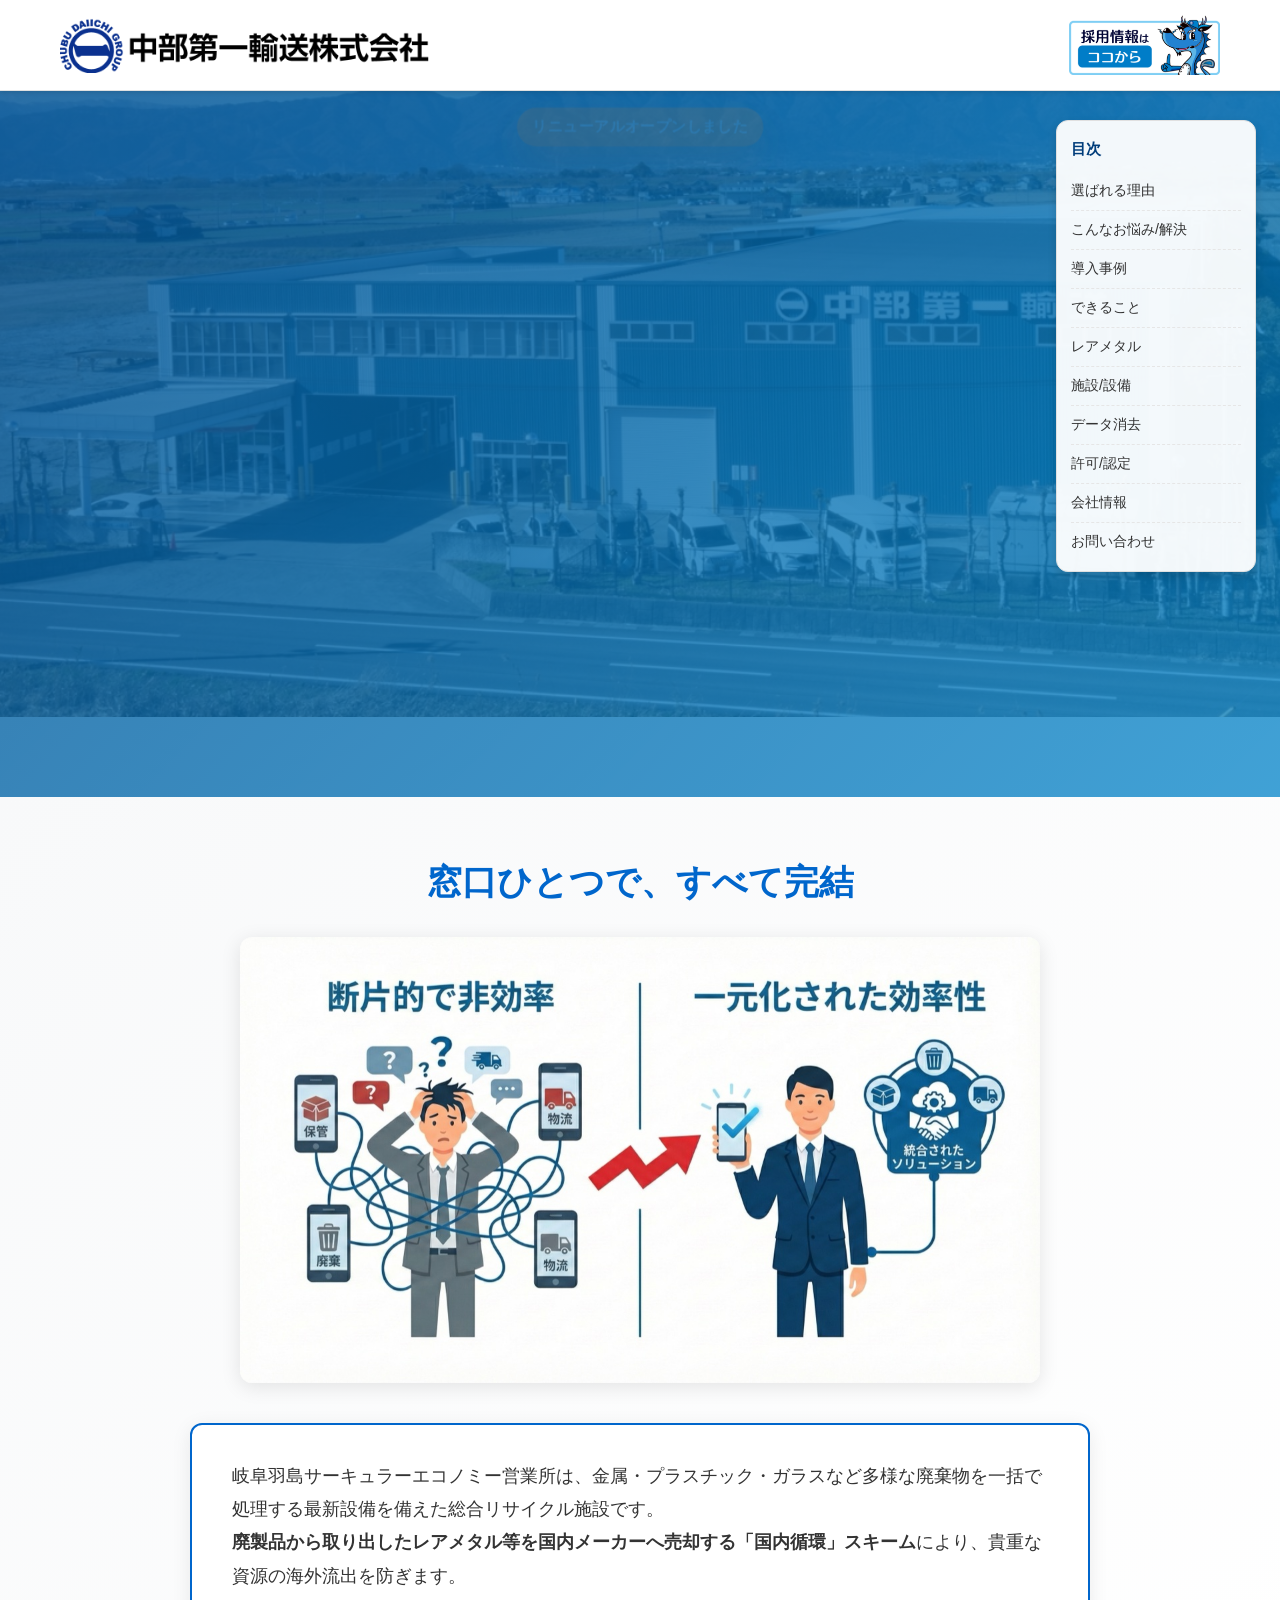
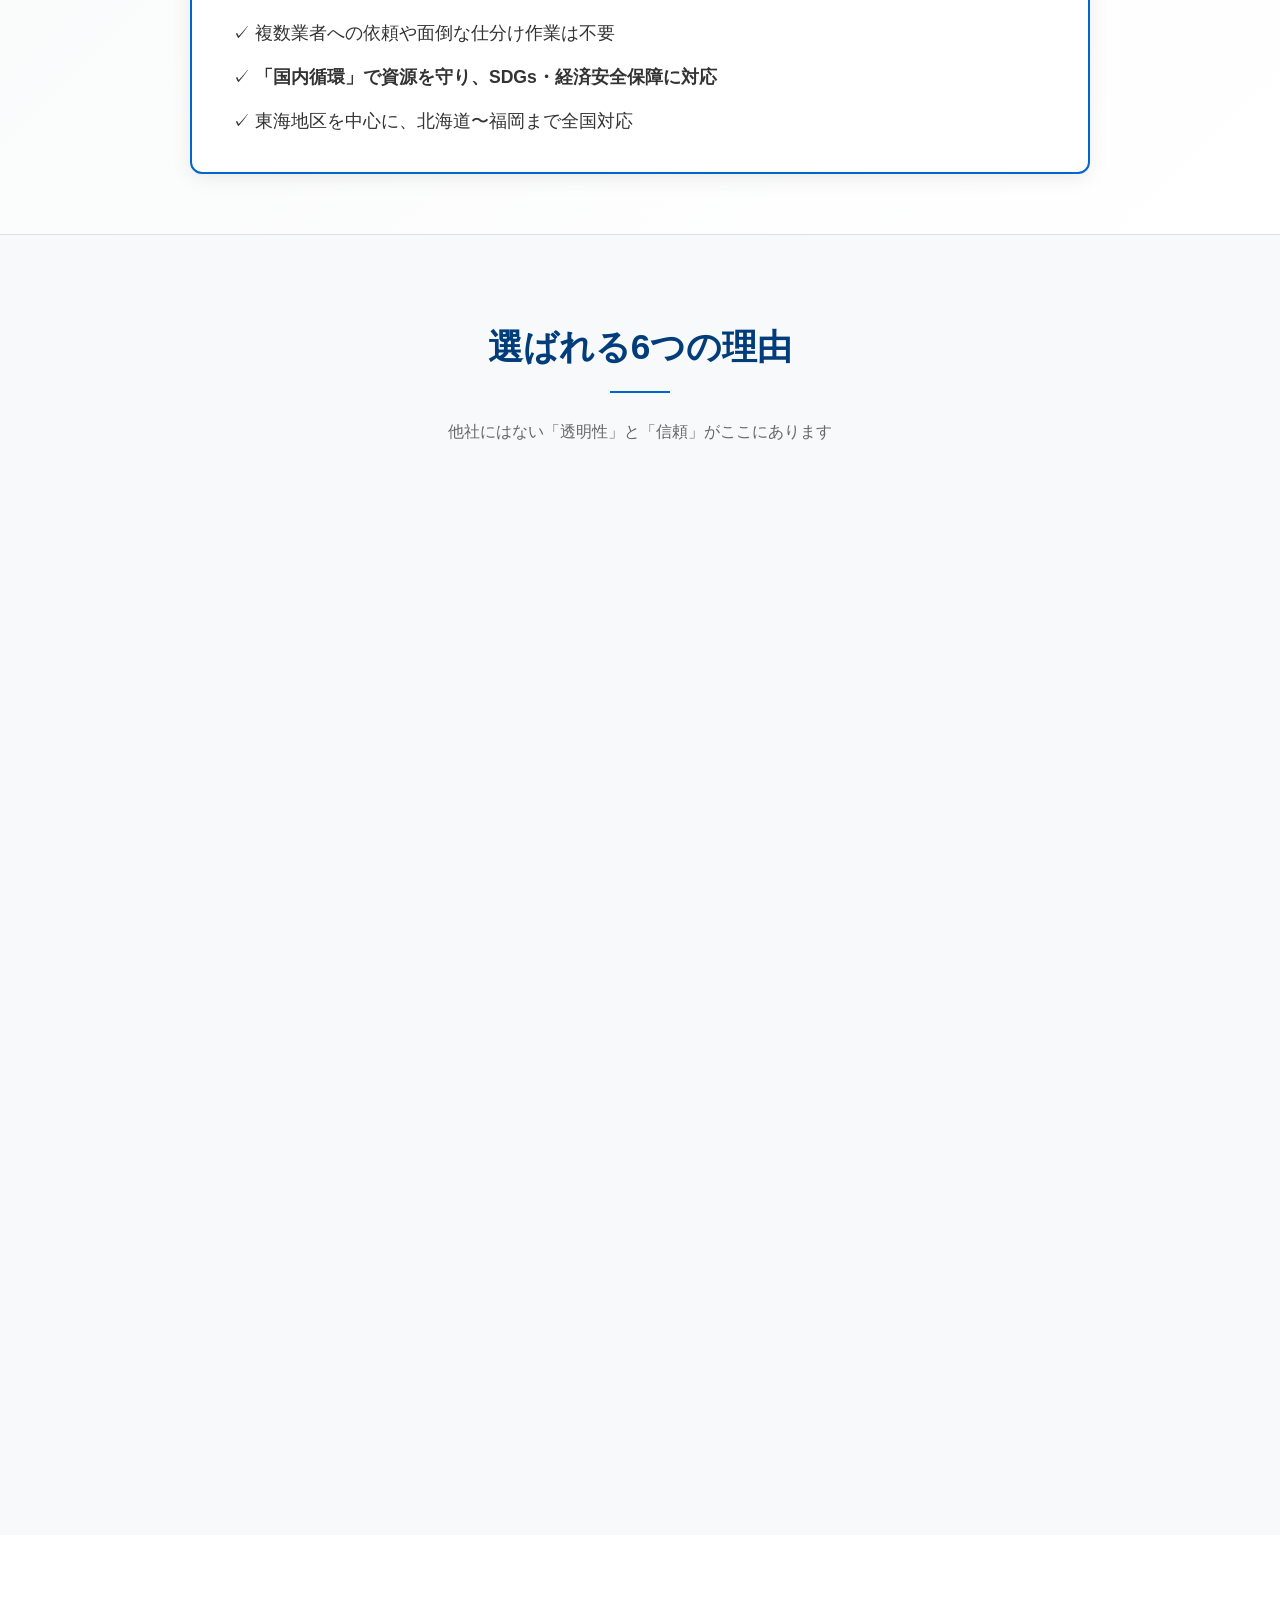
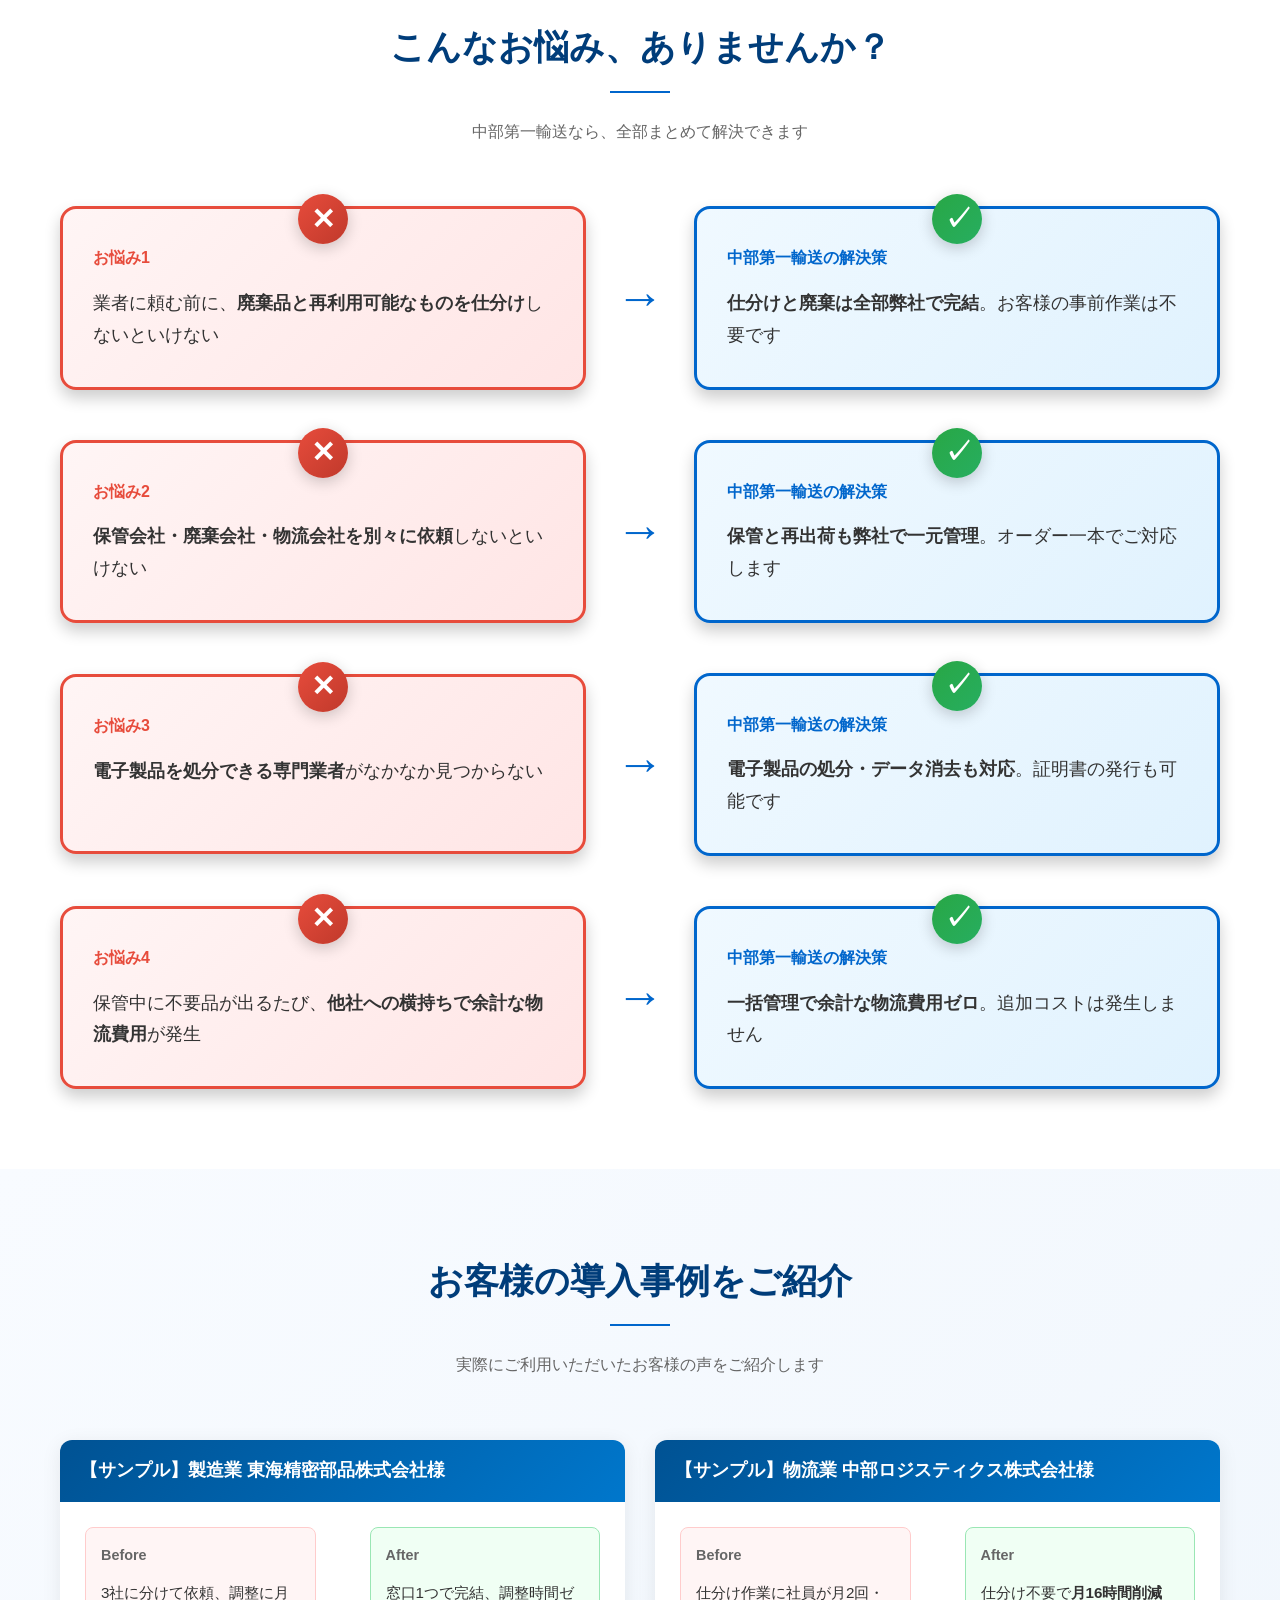
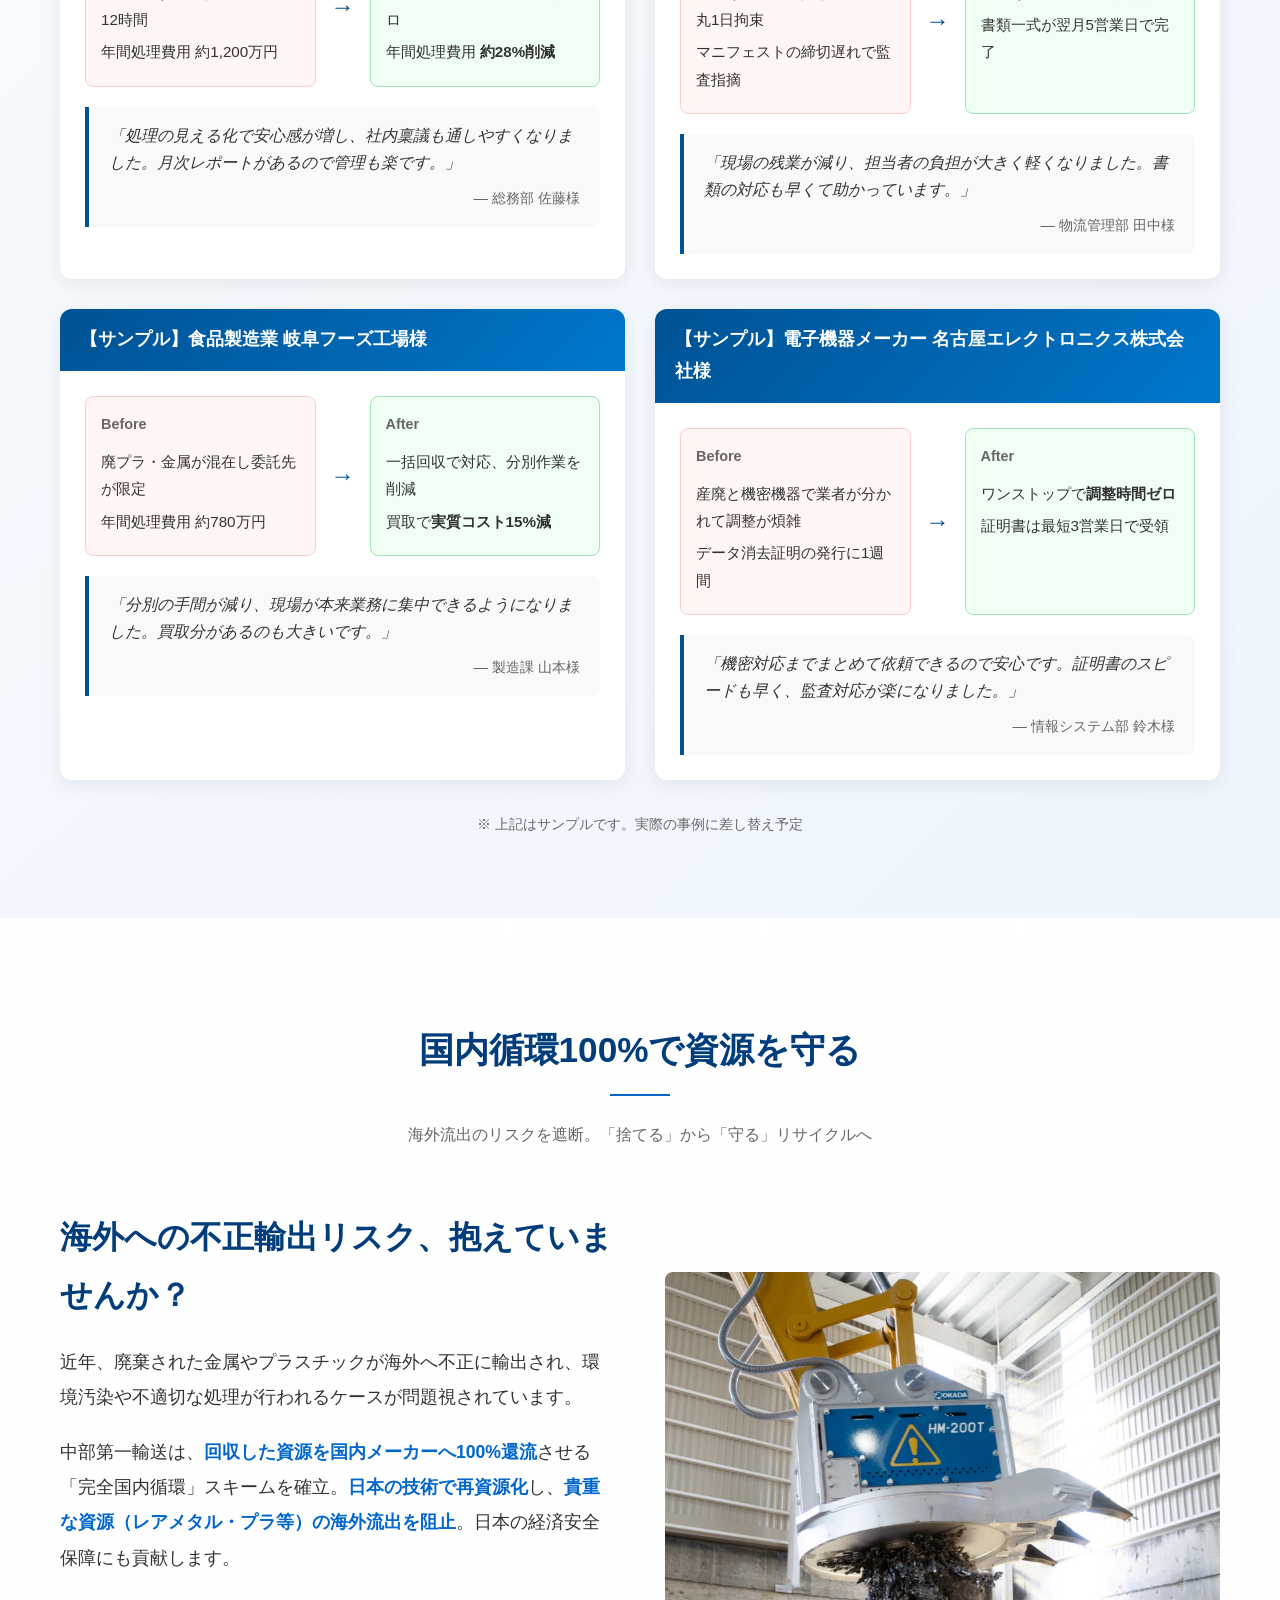
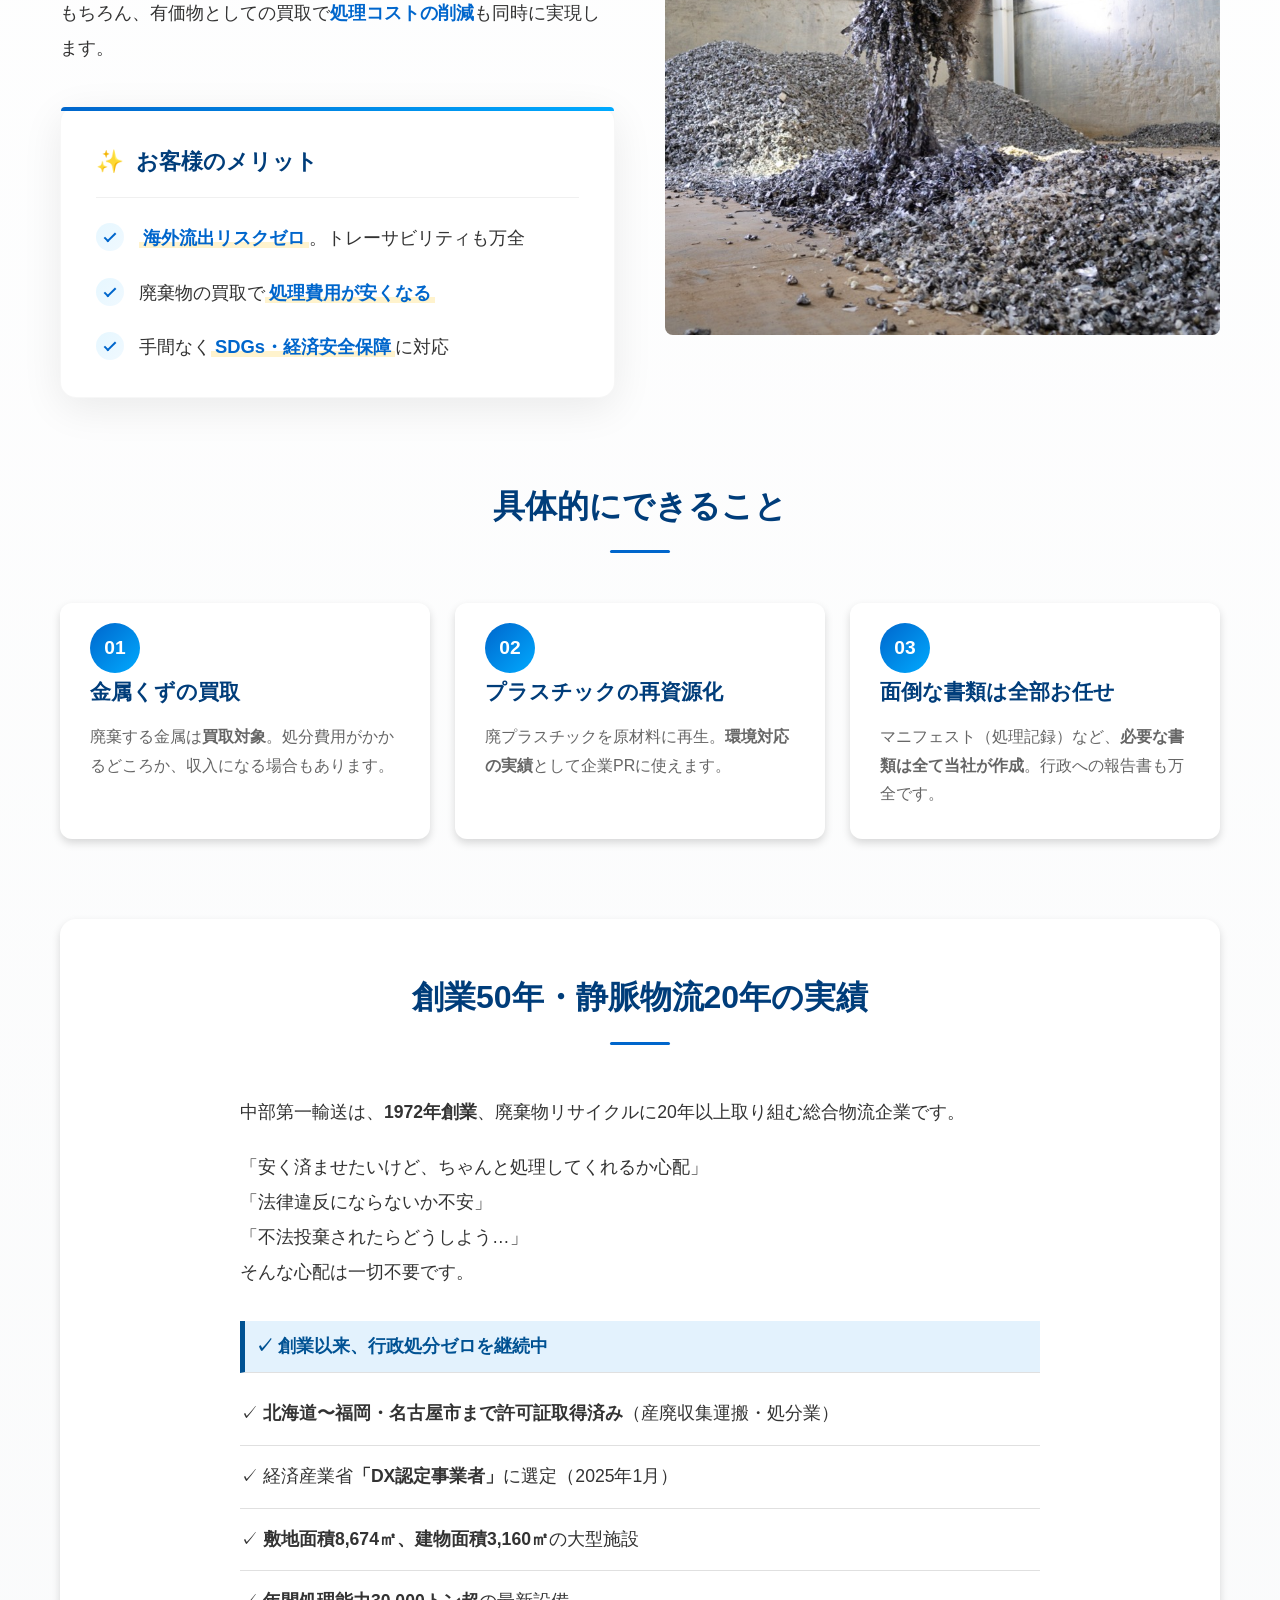
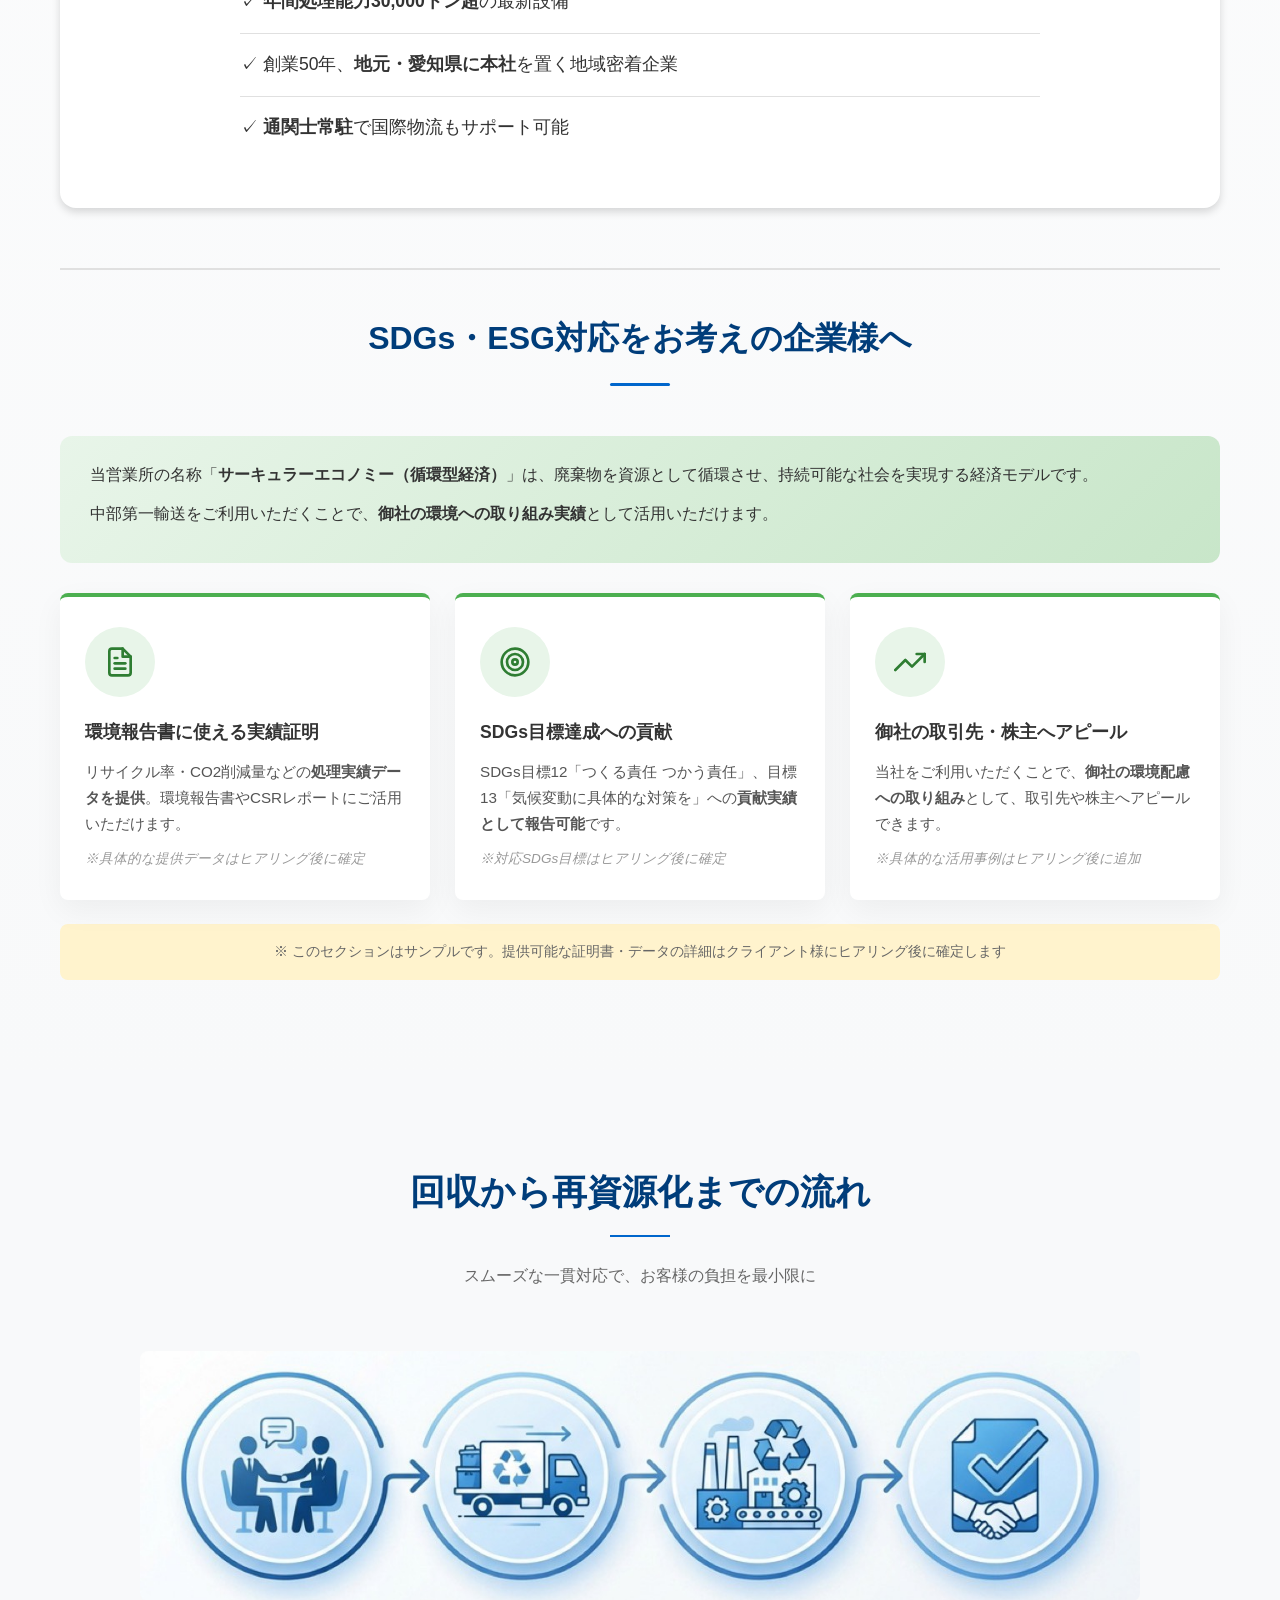
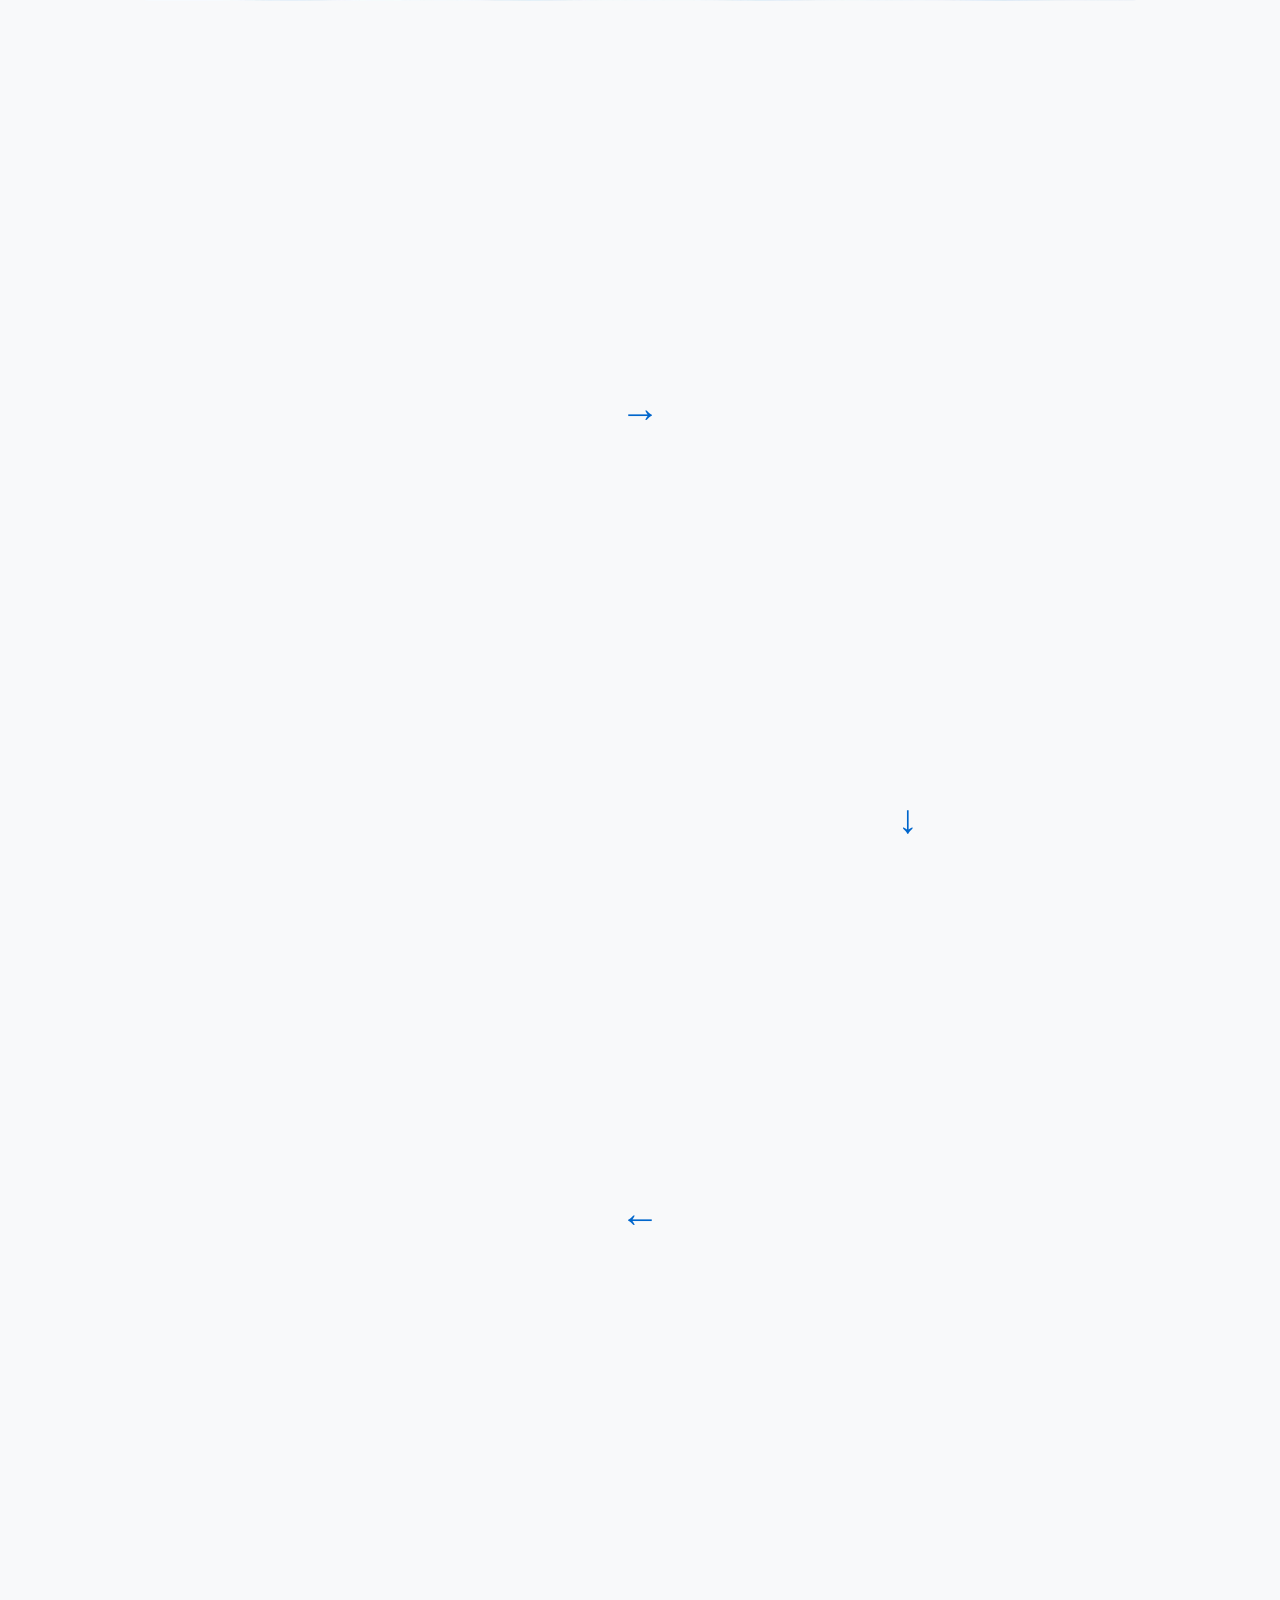
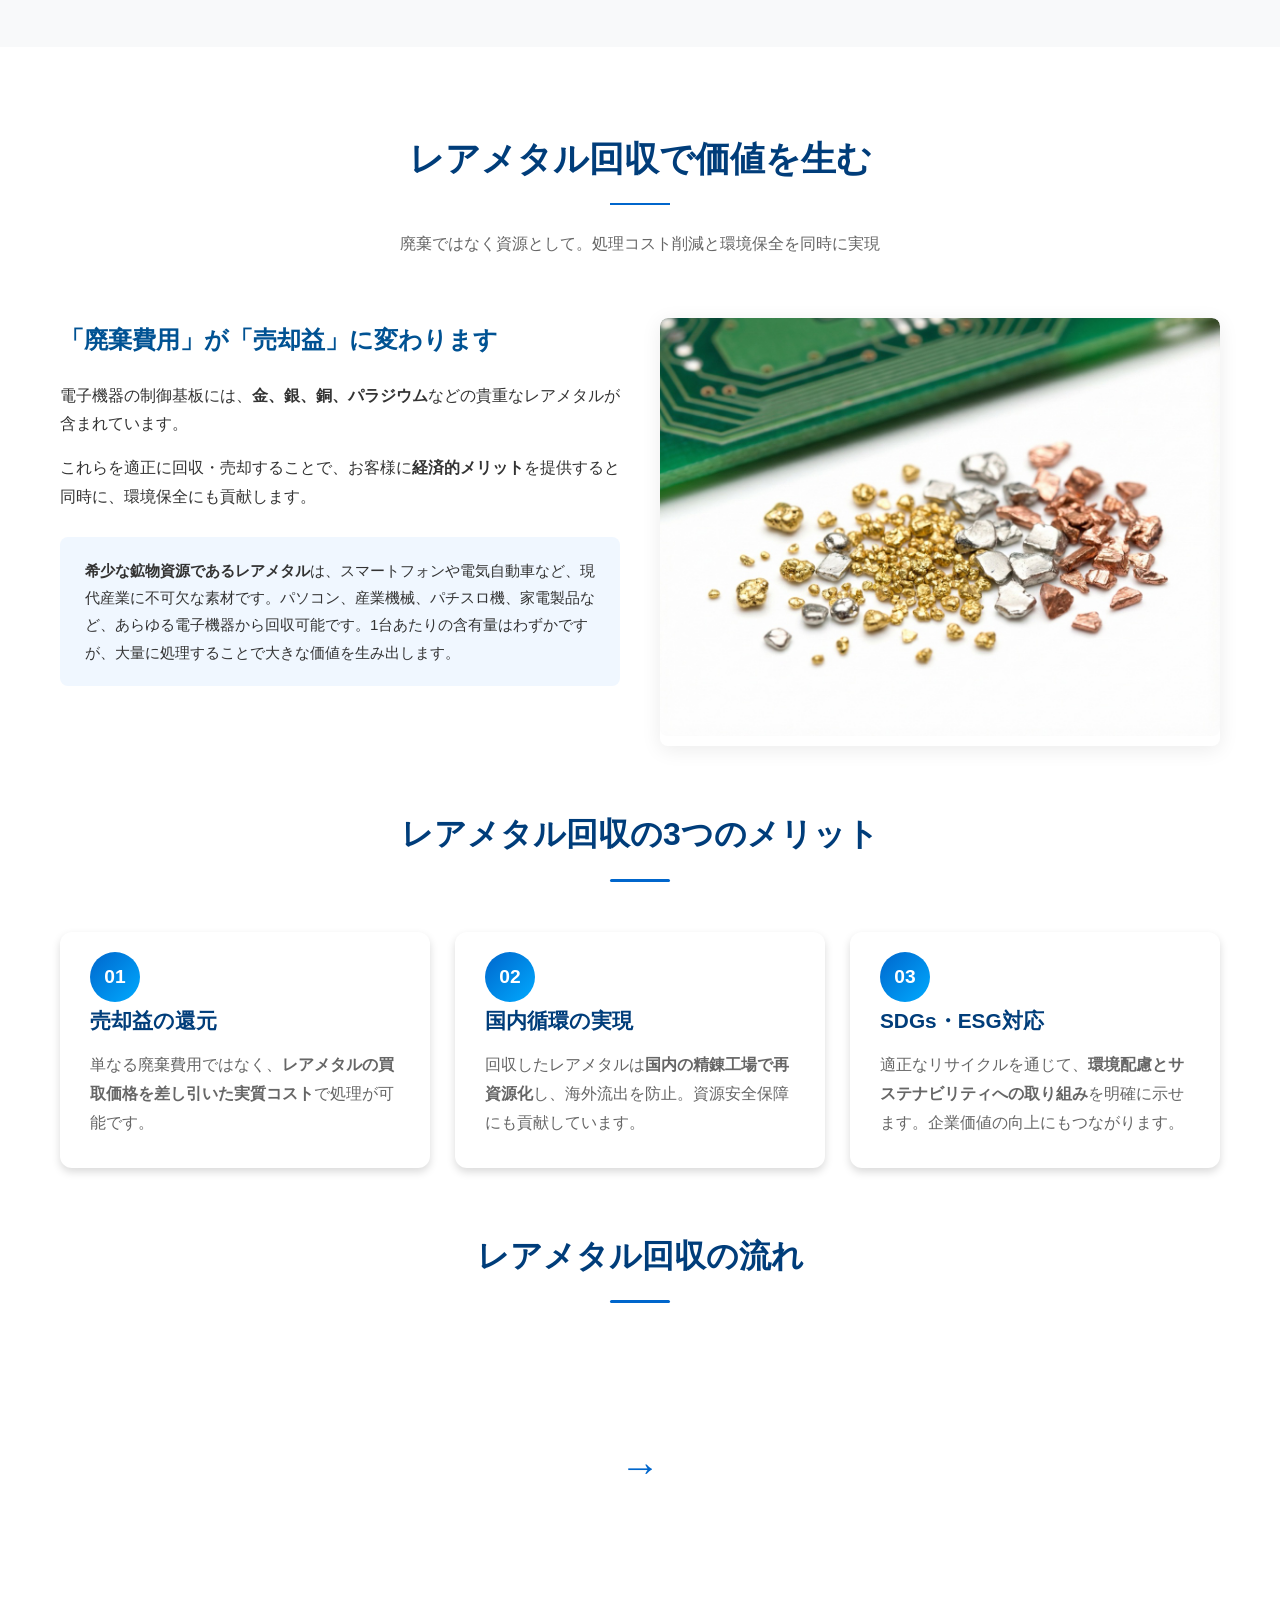
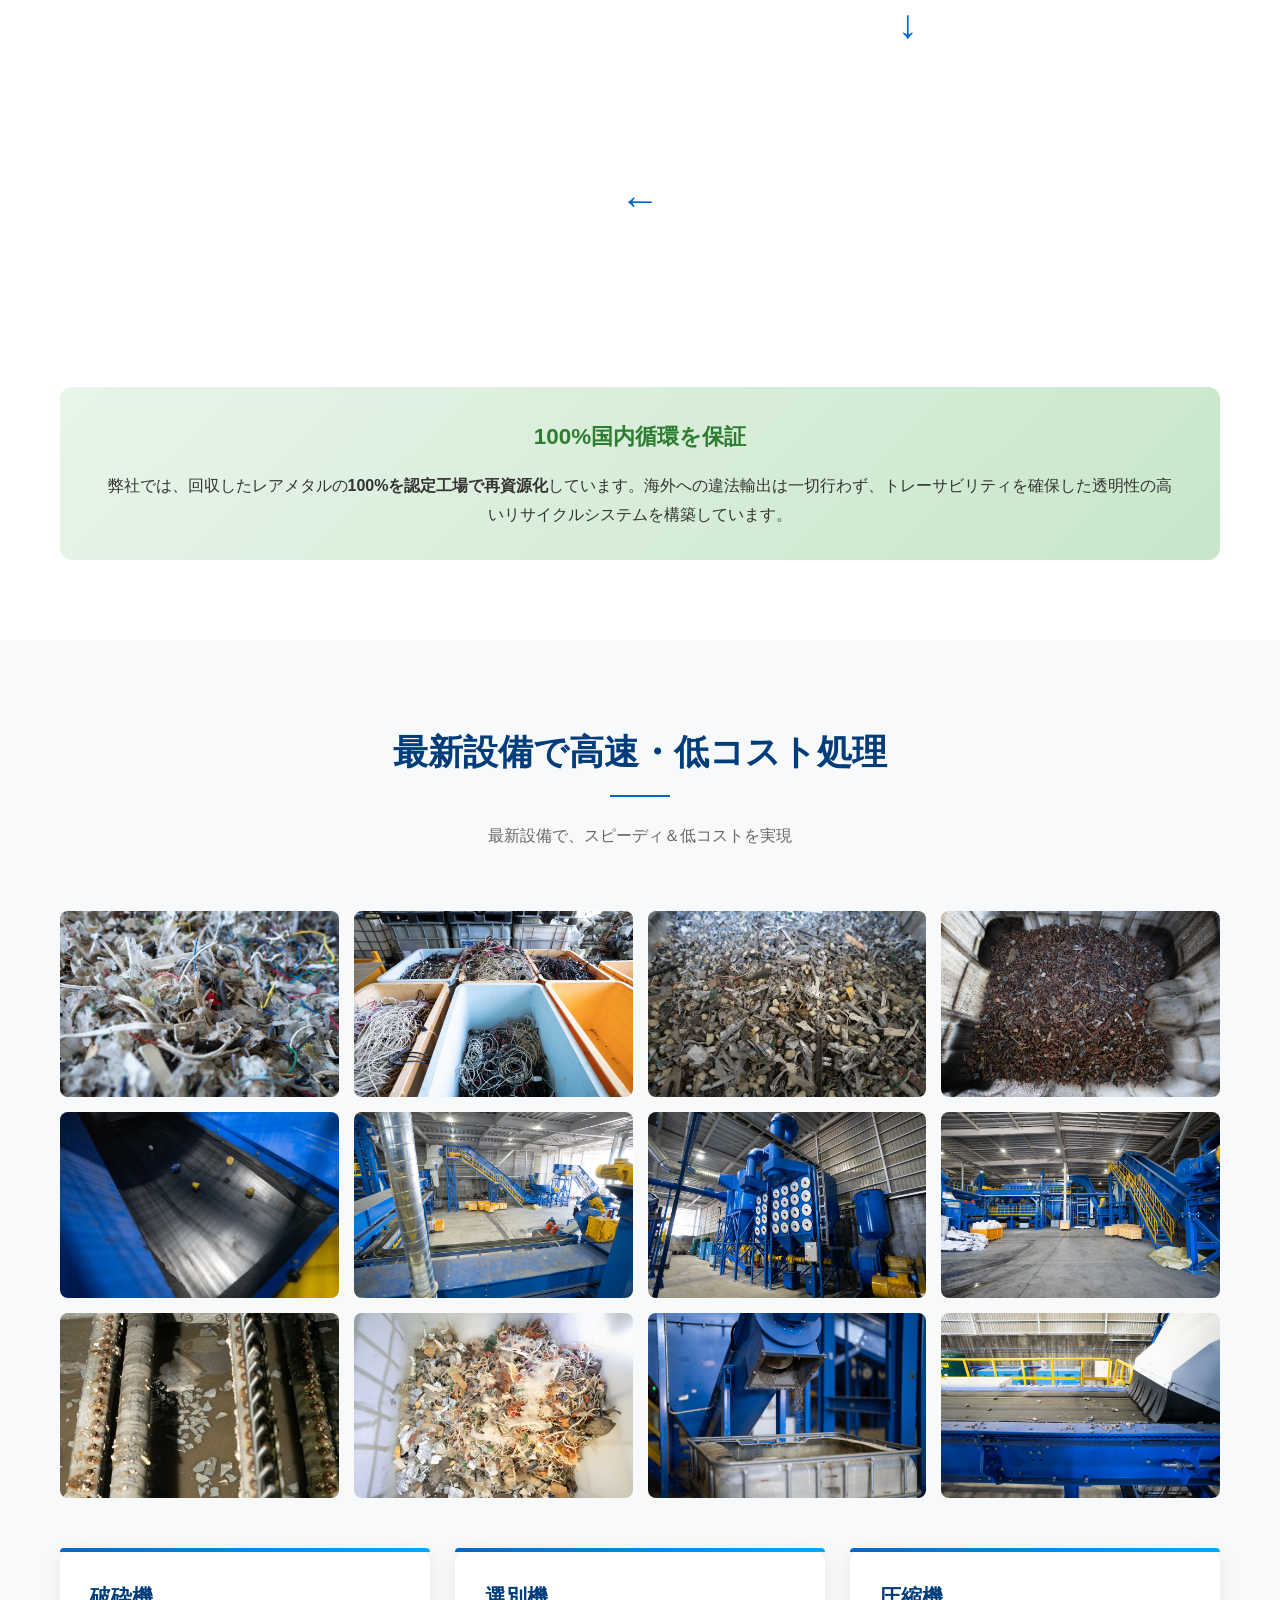
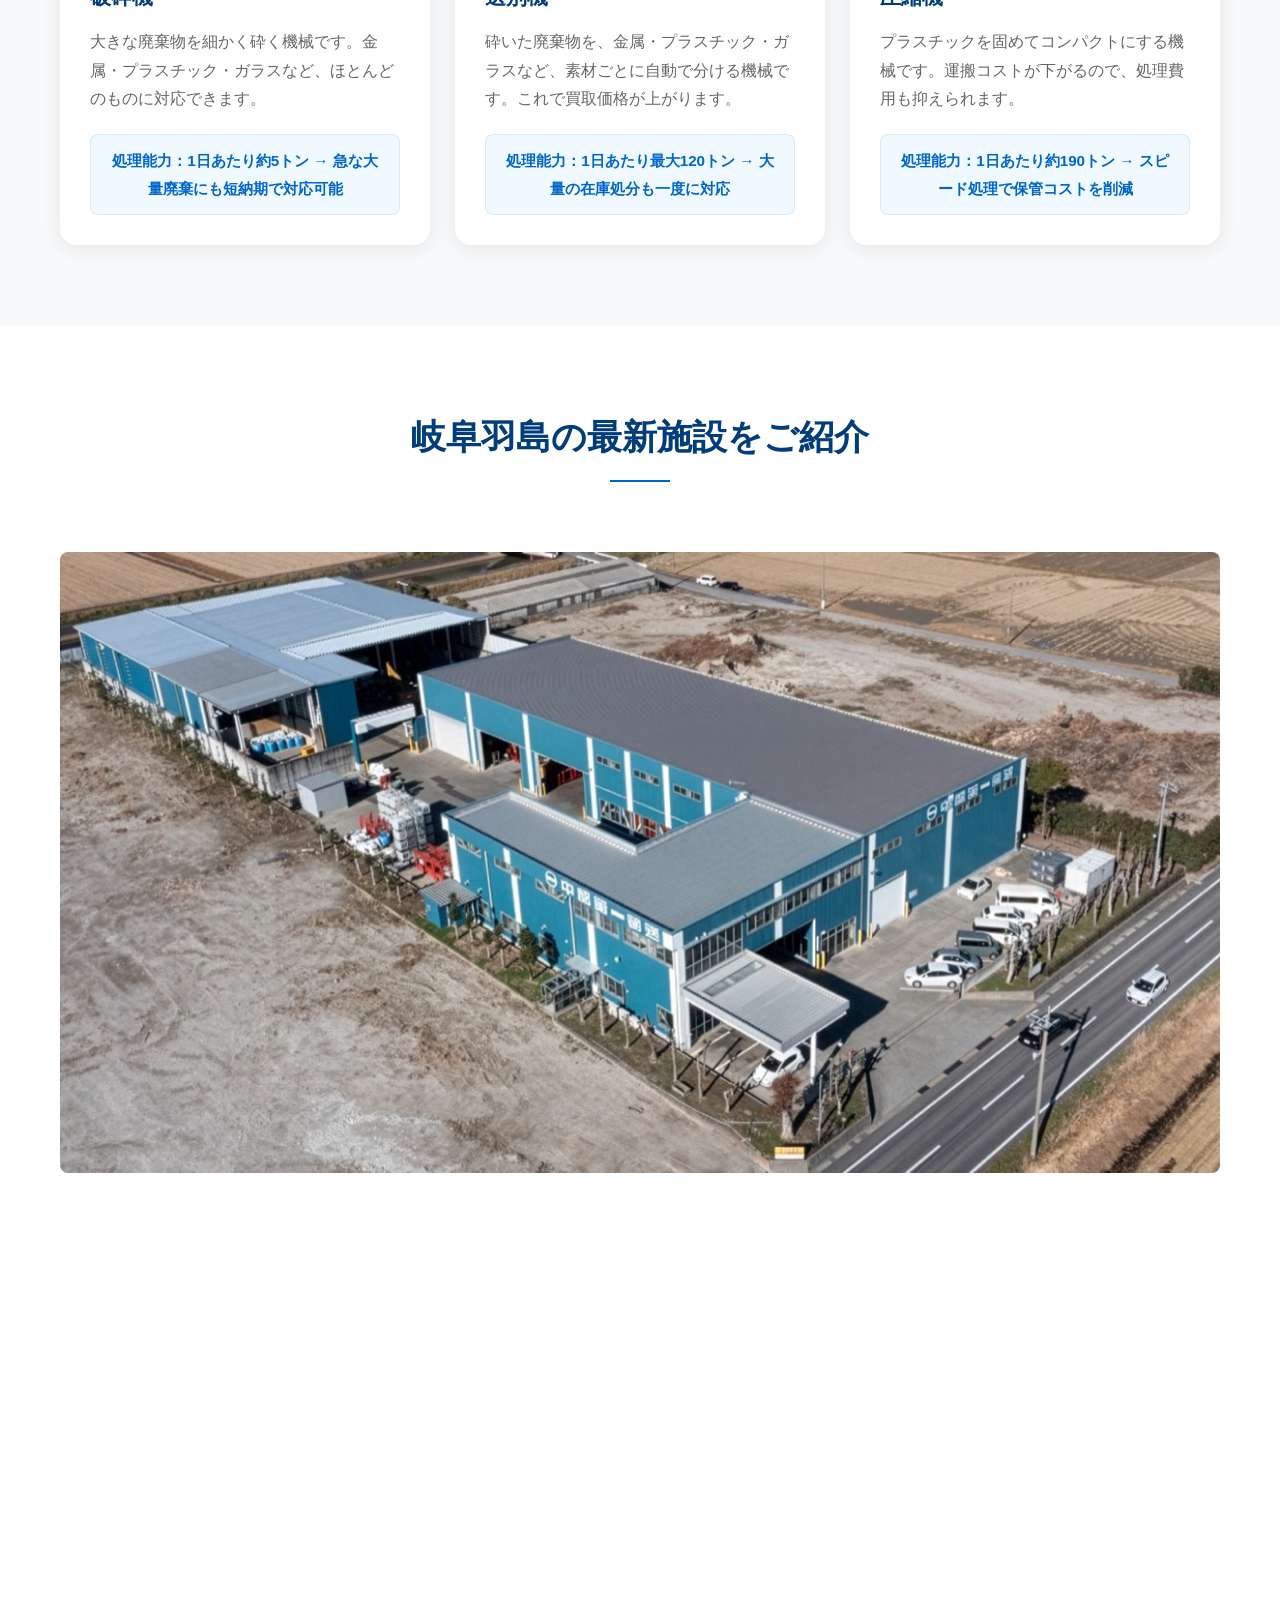
==== index.html @ 8595250b "Fix: ボタンのスタイル競合を解消（btn-whiteクラス導入）" ====
<!DOCTYPE html>
<html lang="ja">

<head>
    <meta charset="UTF-8">
    <meta name="viewport" content="width=device-width, initial-scale=1.0">
    <meta name="robots" content="noindex, nofollow">
    <meta name="googlebot" content="noindex, nofollow">
    <title>産業廃棄物処理・リサイクル｜岐阜羽島サーキュラーエコノミー営業所｜中部第一輸送</title>
    <meta name="description"
        content="岐阜羽島の産業廃棄物処理・リサイクル施設。金属・プラスチック・電子機器の一括処理、レアメタル回収、データ消去サービス。創業50年・行政処分ゼロの信頼。国内循環100%でSDGs・経済安全保障に対応。東海地区から全国対応可能。">
    <meta name="keywords" content="産業廃棄物処理,リサイクル,岐阜,羽島,レアメタル回収,データ消去,電子機器処理,国内循環,SDGs,経済安全保障,東海,中部第一輸送">
    <meta name="author" content="中部第一輸送株式会社">
    <link rel="canonical" href="https://cdy.co.jp/hashima/">

    <!-- Open Graph / Facebook -->
    <meta property="og:type" content="website">
    <meta property="og:url" content="https://cdy.co.jp/hashima/">
    <meta property="og:title" content="産業廃棄物処理・リサイクル｜岐阜羽島サーキュラーエコノミー営業所｜中部第一輸送">
    <meta property="og:description" content="岐阜羽島の産業廃棄物処理・リサイクル施設。創業50年・行政処分ゼロの信頼。国内循環100%でSDGs・経済安全保障に対応。">
    <meta property="og:image" content="https://cdy.co.jp/hashima/images/common/ogp_image.png">
    <meta property="og:locale" content="ja_JP">
    <meta property="og:site_name" content="中部第一輸送株式会社">

    <!-- Twitter Card -->
    <meta name="twitter:card" content="summary_large_image">
    <meta name="twitter:url" content="https://cdy.co.jp/hashima/">
    <meta name="twitter:title" content="産業廃棄物処理・リサイクル｜岐阜羽島サーキュラーエコノミー営業所">
    <meta name="twitter:description" content="岐阜羽島の産業廃棄物処理・リサイクル施設。創業50年・行政処分ゼロの信頼。国内循環100%でSDGs対応。">
    <meta name="twitter:image" content="https://cdy.co.jp/hashima/images/common/ogp_image.png">

    <!-- Additional SEO Meta Tags -->
    <meta name="theme-color" content="#0066cc">
    <meta name="format-detection" content="telephone=no">
    <link rel="stylesheet" href="style.css">
    <link rel="preconnect" href="https://fonts.googleapis.com">
    <link rel="preconnect" href="https://fonts.gstatic.com" crossorigin>
    <link href="https://fonts.googleapis.com/css2?family=Noto+Sans+JP:wght@400;500;700;900&display=swap"
        rel="stylesheet">
    <style>
        /* ヒーロー画像設定 */
        .hero {
            /* 白オーバーレイなし：背景画像用 */
            background-image: url('images/hero/hero_front.jpg');
            background-size: cover;
            background-position: center calc(50% - 80px);
            background-repeat: no-repeat;
        }

        /* スマホ表示用画像の不透明度設定 */
        .hero-image-mobile {
            position: relative;
        }

        .hero-image-mobile::after {
            content: '';
            position: absolute;
            top: 0;
            left: 0;
            width: 100%;
            height: 100%;
            background-color: transparent;
            pointer-events: none;
        }

        /* ヒーローボタンの視認性改善 */
        .hero .btn-secondary {
            background-color: rgba(0, 102, 204, 0.15) !important;
            border: 3px solid white !important;
            color: white !important;
            font-weight: 700 !important;
        }

        .hero .btn-secondary:hover {
            background-color: white !important;
            color: var(--primary-color) !important;
        }

        /* hero-overlayの不透明度を軽く */
        .hero-overlay {
            background: linear-gradient(135deg, rgba(0, 82, 147, 0.8) 0%, rgba(0, 130, 200, 0.75) 100%) !important;
        }

        /* 権威性バッジ（シンプル・信頼重視） */
        .authority-badges {
            display: flex;
            flex-wrap: wrap;
            gap: 10px;
            margin: 0 auto 20px auto;
            justify-content: center;
            max-width: 800px;
        }

        .badge-item {
            display: inline-block;
            background: #005293;
            /* 信頼の濃紺 */
            color: white;
            padding: 6px 14px;
            border-radius: 4px;
            /* ビジネスライクな角丸 */
            font-weight: 700;
            font-size: 0.9rem;
            border: 1px solid rgba(255, 255, 255, 0.4);
            letter-spacing: 0.05em;
        }

        @media (max-width: 768px) {
            .authority-badges {
                gap: 6px;
                margin-bottom: 15px;
            }

            .badge-item {
                font-size: 0.75rem;
                padding: 4px 10px;
            }
        }

        /* 導入事例セクション */
        .case-studies-section {
            padding: 80px 0;
            background: linear-gradient(135deg, #f8fbff 0%, #eef5fc 100%);
        }

        .case-studies-grid {
            display: grid;
            grid-template-columns: repeat(auto-fit, minmax(400px, 1fr));
            gap: 30px;
            margin-top: 40px;
        }

        .case-study-card {
            background: white;
            border-radius: 12px;
            box-shadow: 0 4px 20px rgba(0, 0, 0, 0.08);
            overflow: hidden;
        }

        .case-study-header {
            background: linear-gradient(135deg, #005293 0%, #0077cc 100%);
            color: white;
            padding: 15px 20px;
        }

        .case-industry {
            font-weight: 600;
            font-size: 1.1rem;
        }

        .case-study-content {
            padding: 25px;
        }

        .case-before-after {
            display: flex;
            align-items: stretch;
            gap: 15px;
            margin-bottom: 20px;
        }

        .case-before,
        .case-after {
            flex: 1;
            padding: 15px;
            border-radius: 8px;
        }

        .case-before {
            background: #fff5f5;
            border: 1px solid #ffcccc;
        }

        .case-after {
            background: #f0fff4;
            border: 1px solid #9ae6b4;
        }

        .case-before h4,
        .case-after h4 {
            font-size: 0.9rem;
            margin-bottom: 10px;
            color: #666;
        }

        .case-before ul,
        .case-after ul {
            list-style: none;
            padding: 0;
            margin: 0;
            font-size: 0.95rem;
        }

        .case-before ul li,
        .case-after ul li {
            margin-bottom: 5px;
        }

        .case-arrow {
            display: flex;
            align-items: center;
            font-size: 1.5rem;
            color: #005293;
            font-weight: bold;
        }

        .case-voice {
            background: #f9f9f9;
            border-left: 4px solid #005293;
            padding: 15px 20px;
            border-radius: 0 8px 8px 0;
        }

        .voice-text {
            font-style: italic;
            color: #333;
            margin-bottom: 10px;
            line-height: 1.7;
            overflow-wrap: anywhere;
        }

        .voice-person {
            text-align: right;
            color: #666;
            font-size: 0.9rem;
        }

        @media (max-width: 768px) {
            .case-studies-grid {
                grid-template-columns: 1fr;
            }

            .case-before-after {
                flex-direction: column;
            }

            .case-arrow {
                justify-content: center;
                transform: rotate(90deg);
            }
        }

        /* SDGs/ESGセクション */
        .sdgs-section {
            margin-top: 60px;
            padding-top: 40px;
            border-top: 2px solid #e0e0e0;
        }

        .sdgs-content {
            margin-top: 30px;
        }

        .sdgs-intro {
            background: linear-gradient(135deg, #e8f5e9 0%, #c8e6c9 100%);
            padding: 25px 30px;
            border-radius: 12px;
            margin-bottom: 30px;
        }

        .sdgs-intro p {
            margin-bottom: 10px;
            line-height: 1.8;
        }

        .sdgs-benefits {
            display: grid;
            grid-template-columns: repeat(auto-fit, minmax(280px, 1fr));
            gap: 25px;
        }

        .sdgs-benefit-item {
            background: white;
            padding: 30px 25px;
            border-radius: 8px;
            box-shadow: 0 10px 30px rgba(0, 0, 0, 0.05);
            border-top: 4px solid #4caf50;
            border-left: none;
            transition: transform 0.3s ease;
        }

        .sdgs-benefit-item:hover {
            transform: translateY(-5px);
        }

        .sdgs-icon {
            width: 70px;
            height: 70px;
            background: #e8f5e9;
            border-radius: 50%;
            display: flex;
            align-items: center;
            justify-content: center;
            margin-bottom: 20px;
            color: #2e7d32;
        }

        .sdgs-icon svg {
            width: 32px;
            height: 32px;
        }

        .sdgs-benefit-item h4 {
            font-size: 1.1rem;
            color: #333;
            margin-bottom: 10px;
        }

        .sdgs-benefit-item p {
            font-size: 0.95rem;
            color: #555;
            line-height: 1.7;
        }

        .sample-note {
            font-size: 0.85rem !important;
            color: #999 !important;
            font-style: italic;
            margin-top: 10px !important;
        }

        /* レアメタル回収セクション */
        .rare-metal-section {
            padding: 80px 0;
            background: #ffffff;
        }

        .rare-metal-intro {
            display: grid;
            grid-template-columns: 1fr 1fr;
            gap: 40px;
            align-items: start;
            margin-bottom: 60px;
        }

        .rare-metal-intro-text h3 {
            font-size: 1.5rem;
            color: #005293;
            margin-bottom: 20px;
        }

        .rare-metal-intro-text p {
            line-height: 1.8;
            margin-bottom: 15px;
        }

        .rare-metal-highlight {
            background: #f0f7ff;
            padding: 20px 25px;
            border-radius: 8px;
            margin-top: 25px;
        }

        .rare-metal-highlight p {
            margin: 0;
            font-size: 0.95rem;
            line-height: 1.8;
        }

        .rare-metal-intro-image {
            border-radius: 8px;
            overflow: hidden;
            box-shadow: 0 4px 20px rgba(0, 0, 0, 0.08);
        }

        .rare-metal-benefits-section {
            margin-bottom: 60px;
        }

        .rare-metal-process {
            margin-bottom: 60px;
        }

        .rare-metal-assurance {
            margin-top: 40px;
        }

        .assurance-box {
            background: linear-gradient(135deg, #e8f5e9 0%, #c8e6c9 100%);
            padding: 30px 40px;
            border-radius: 12px;
            text-align: center;
        }

        .assurance-box h3 {
            font-size: 1.4rem;
            color: #2e7d32;
            margin-bottom: 15px;
        }

        .assurance-box p {
            font-size: 1rem;
            line-height: 1.8;
            margin: 0;
        }

        @media (max-width: 768px) {
            .rare-metal-intro {
                grid-template-columns: 1fr;
                gap: 30px;
            }

            .rare-metal-intro-text h3 {
                font-size: 1.3rem;
            }

            .assurance-box {
                padding: 25px 20px;
            }

            .assurance-box h3 {
                font-size: 1.2rem;
            }
        }
    </style>

    <!-- Structured Data (JSON-LD) -->
    <script type="application/ld+json">
    {
      "@context": "https://schema.org",
      "@type": "LocalBusiness",
      "name": "岐阜羽島サーキュラーエコノミー営業所",
      "image": "https://cdy.co.jp/hashima/images/hero/hero_front.jpg",
      "description": "産業廃棄物処理・リサイクル施設。金属・プラスチック・電子機器の一括処理、レアメタル回収、データ消去サービスを提供。",
      "@id": "https://cdy.co.jp/hashima/",
      "url": "https://cdy.co.jp/hashima/",
      "telephone": "+81-567-96-0081",
      "priceRange": "$$",
      "address": {
        "@type": "PostalAddress",
        "streetAddress": "桑原町小沼午南1156番1",
        "addressLocality": "羽島市",
        "addressRegion": "岐阜県",
        "postalCode": "501-6244",
        "addressCountry": "JP"
      },
      "geo": {
        "@type": "GeoCoordinates",
        "latitude": 35.3194,
        "longitude": 136.7053
      },
      "openingHoursSpecification": {
        "@type": "OpeningHoursSpecification",
        "dayOfWeek": [
          "Monday",
          "Tuesday",
          "Wednesday",
          "Thursday",
          "Friday"
        ],
        "opens": "08:00",
        "closes": "17:00"
      },
      "sameAs": [
        "https://cdy.co.jp/"
      ],
      "parentOrganization": {
        "@type": "Organization",
        "name": "中部第一輸送株式会社",
        "url": "https://cdy.co.jp/"
      },
      "areaServed": {
        "@type": "GeoCircle",
        "geoMidpoint": {
          "@type": "GeoCoordinates",
          "latitude": 35.3194,
          "longitude": 136.7053
        },
        "geoRadius": "500000"
      },
      "serviceType": [
        "産業廃棄物処理",
        "リサイクル",
        "レアメタル回収",
        "データ消去サービス",
        "電子機器処理"
      ]
    }
    </script>
</head>

<body>
    <!-- ヘッダー -->
    <header class="header">
        <div class="container">
            <div class="header-content">
                <div class="logo">
                    <img src="images/common/chubu-daiichi_logo.png" alt="中部第一輸送株式会社" class="logo-image">
                </div>
                <!-- PC用ナビゲーション（モバイルでは非表示） -->
                <!-- <nav class="nav">
                    <a href="https://cdy.co.jp/">トップ</a>
                    <a href="#about">選ばれる理由</a>
                    <a href="#circular">環境への取り組み</a>
                    <a href="#capabilities">できること</a>
                    <a href="#facilities">設備紹介</a>
                    <a href="#contact">お問い合わせ</a>
                </nav> -->
                <div class="header-right">
                    <a href="https://cdy.co.jp/recruit/" class="recruit-banner" target="_blank">
                        <img src="images/common/recruit_banner-300x119.png" alt="採用情報はココから" class="recruit-banner-img">
                    </a>
                    <button class="mobile-menu-toggle" aria-label="メニューを開く">
                        <span></span>
                        <span></span>
                        <span></span>
                    </button>
                </div>
            </div>
        </div>
        <!-- モバイルメニュー -->
        <nav class="mobile-nav">
            <a href="https://cdy.co.jp/">トップ</a>
            <a href="#about">選ばれる理由</a>
            <a href="#circular">環境への取り組み</a>
            <a href="#capabilities">できること</a>
            <a href="#facilities">設備紹介</a>
            <a href="#contact">お問い合わせ</a>
            <a href="https://cdy.co.jp/recruit/" target="_blank" class="mobile-recruit-link">
                <img src="images/common/recruit_banner-300x119.png" alt="採用情報はココから">
            </a>
        </nav>
    </header>

    <!-- ページ目次（PCは固定、スマホはボタン展開） -->
    <nav class="outline-nav" aria-label="ページ目次">
        <div class="outline-title">目次</div>
        <a href="#about">選ばれる理由</a>
        <a href="#solution">こんなお悩み/解決</a>
        <a href="#case-studies">導入事例</a>
        <a href="#capabilities">できること</a>
        <a href="#rare-metal">レアメタル</a>
        <a href="#facilities">施設/設備</a>
        <a href="#data-deletion">データ消去</a>
        <a href="#permits">許可/認定</a>
        <a href="#company">会社情報</a>
        <a href="#contact">お問い合わせ</a>
    </nav>
    <button class="outline-toggle" aria-expanded="false" aria-controls="outline-panel">目次</button>
    <div class="outline-overlay" hidden></div>
    <div id="outline-panel" class="outline-panel" aria-hidden="true">
        <div class="outline-panel-header">
            <span>目次</span>
            <button class="outline-panel-close" aria-label="目次を閉じる">X</button>
        </div>
        <nav class="outline-panel-links">
            <a href="#about">選ばれる理由</a>
            <a href="#solution">こんなお悩み/解決</a>
            <a href="#case-studies">導入事例</a>
            <a href="#capabilities">できること</a>
            <a href="#rare-metal">レアメタル</a>
            <a href="#facilities">施設/設備</a>
            <a href="#data-deletion">データ消去</a>
            <a href="#permits">許可/認定</a>
            <a href="#company">会社情報</a>
            <a href="#contact">お問い合わせ</a>
        </nav>
    </div>

    <button class="back-to-top" aria-label="ページ先頭へ">▲ 上へ</button>

    <!-- ヒーローセクション -->
    <section class="hero">
        <div class="limited-banner" role="note" aria-label="リニューアルオープンのお知らせ">
            <span class="limited-text">リニューアルオープンしました</span>
        </div>
        <div class="hero-overlay"></div>
        <!-- PC表示用の画像 -->
        <div class="hero-image-pc"></div>
        <!-- スマホ表示用の画像 -->
        <div class="hero-image-mobile">
            <img src="images/hero/hero_front.jpg" alt="岐阜羽島サーキュラーエコノミー営業所">
        </div>
        <div class="container">
            <div class="hero-content">
                <!-- 権威性バッジエリア -->
                <div class="authority-badges">
                    <div class="badge-item">創業50年の信頼</div>
                    <div class="badge-item">経済産業省 DX認定事業者</div>
                    <div class="badge-item">国内循環100%</div>
                </div>

                <h1 class="hero-title">岐阜羽島サーキュラーエコノミー営業所<br>産業廃棄物処理・リサイクル</h1>

                <p class="hero-catchphrase">仕分け不要・窓口1つ・書類もお任せ<br><strong>お電話一本で、廃棄物処理が全部完結</strong></p>
                <div class="hero-buttons">
                    <a href="#contact" class="btn btn-white"
                        style="background-color: #ffffff; color: #0066cc; border-color: #ffffff;">相談・見積もり（無料）</a>
                    <a href="#facilities" class="btn btn-primary"
                        style="background-color: #ff9800; border-color: #ff9800;">施設見学を申し込む</a>
                </div>
            </div>
        </div>
    </section>

    <!-- リードセクション -->
    <section class="lead-section">
        <div class="container">
            <div class="lead-content">
                <h2 class="lead-heading">窓口ひとつで、すべて完結</h2>
                <div class="lead-visual" style="text-align: center; margin-bottom: 30px;">
                    <img src="images/one_stop_solution_workflow_diagram.jpg"
                        alt="One-stop waste management solution - from fragmented multi-vendor approach to unified efficient service"
                        style="width: 100%; max-width: 800px; height: auto; border-radius: 12px; box-shadow: 0 4px 20px rgba(0,0,0,0.1);">
                </div>
                <div class="lead-box">
                    <p class="lead-description">
                        岐阜羽島サーキュラーエコノミー営業所は、金属・プラスチック・ガラスなど多様な廃棄物を一括で処理する最新設備を備えた総合リサイクル施設です。<br>
                        <strong>廃製品から取り出したレアメタル等を国内メーカーへ売却する「国内循環」スキーム</strong>により、貴重な資源の海外流出を防ぎます。
                    </p>
                    <ul class="lead-simple-list">
                        <li>✓ 複数業者への依頼や面倒な仕分け作業は不要</li>
                        <li>✓ <strong>「国内循環」で資源を守り、SDGs・経済安全保障に対応</strong></li>
                        <li>✓ 東海地区を中心に、北海道〜福岡まで全国対応</li>
                    </ul>
                </div>
            </div>
        </div>
    </section>

    <!-- 特徴セクション -->
    <section id="about" class="features-section">
        <div class="container">
            <div class="section-header">
                <h2 class="section-title">選ばれる6つの理由</h2>
                <p class="section-subtitle">他社にはない「透明性」と「信頼」がここにあります</p>
            </div>
            <div class="features-grid">
                <!-- 1. 遠隔監視（最強の武器） -->
                <div class="feature-card" style="position: relative; overflow: visible;">
                    <div
                        style="position: absolute; top: -15px; left: 50%; transform: translateX(-50%); background: #005293; color: white; padding: 5px 15px; border-radius: 20px; font-weight: bold; font-size: 0.9rem; white-space: nowrap; box-shadow: 0 2px 5px rgba(0,0,0,0.2);">
                        不法投棄の不安ゼロ</div>
                    <div class="feature-image diagram-container">
                        <img src="images/facilities/remote_monitoring_system_24_7.jpg"
                            alt="Industrial waste remote monitoring system with 24/7 smartphone access for real-time tracking"
                            style="width: 100%; height: auto; border-radius: 8px;">
                    </div>
                    <h3>スマホで24時間処理を確認</h3>
                    <p>クラウドカメラにより、<strong>廃棄物の処理をスマホやPCからリアルタイムで監視可能</strong>。「ブラックボックス」になりがちな業界で、透明性を実現しています。</p>
                </div>

                <!-- 2. 行政処分ゼロ（信頼の証） -->
                <div class="feature-card" style="position: relative; overflow: visible;">
                    <div
                        style="position: absolute; top: -15px; left: 50%; transform: translateX(-50%); background: #005293; color: white; padding: 5px 15px; border-radius: 20px; font-weight: bold; font-size: 0.9rem; white-space: nowrap; box-shadow: 0 2px 5px rgba(0,0,0,0.2);">
                        創業50年の信頼</div>
                    <div class="feature-image">
                        <img src="images/facilities/zero_administrative_penalties_compliance.jpg"
                            alt="Zero administrative penalties - 50 years of compliance in industrial waste management"
                            style="width: 100%; height: auto; border-radius: 8px;">
                    </div>
                    <h3>創業50年で行政処分ゼロ</h3>
                    <p>コンプライアンスを最優先に経営し、<strong>行政処分を一度も受けたことがありません</strong>。上場企業様や官公庁様にも選ばれています。</p>
                </div>

                <!-- 3. 国内循環（安全保障） -->
                <div class="feature-card" style="position: relative; overflow: visible;">
                    <div
                        style="position: absolute; top: -15px; left: 50%; transform: translateX(-50%); background: #005293; color: white; padding: 5px 15px; border-radius: 20px; font-weight: bold; font-size: 0.9rem; white-space: nowrap; box-shadow: 0 2px 5px rgba(0,0,0,0.2);">
                        経済安全保障に対応</div>
                    <div class="feature-image">
                        <img src="images/facilities/domestic_recycling_circular_economy.jpg"
                            alt="100% domestic circular economy recycling system for resource recovery"
                            style="width: 100%; height: auto; border-radius: 8px;">
                    </div>
                    <h3>国内技術で資源を100%循環</h3>
                    <p>回収した資源は<strong>日本の技術で100%国内再資源化</strong>。海外への不正輸出リスクを遮断し、御社のCSR活動や経済安全保障に貢献します。</p>
                </div>

                <!-- 4. 窓口一本化（利便性） -->
                <div class="feature-card" style="position: relative; overflow: visible;">
                    <div
                        style="position: absolute; top: -15px; left: 50%; transform: translateX(-50%); background: #005293; color: white; padding: 5px 15px; border-radius: 20px; font-weight: bold; font-size: 0.9rem; white-space: nowrap; box-shadow: 0 2px 5px rgba(0,0,0,0.2);">
                        面倒な手間ゼロ</div>
                    <div class="feature-image">
                        <img src="images/features/reason_one_stop_staff_phone.png" alt="オフィスでの打ち合わせ風景"
                            style="width: 100%; height: auto; aspect-ratio: 16/9; object-fit: cover; border-radius: 8px;">
                    </div>
                    <h3>お電話一本で全てが完結</h3>
                    <p>仕分け、運搬、処理、書類手続きまで全部お任せ。<strong>複数の業者に連絡する必要はありません</strong>。少量からでもお気軽にご依頼いただけます。</p>
                </div>

                <!-- 5. 最新設備（経済性） -->
                <div class="feature-card" style="position: relative; overflow: visible;">
                    <div
                        style="position: absolute; top: -15px; left: 50%; transform: translateX(-50%); background: #005293; color: white; padding: 5px 15px; border-radius: 20px; font-weight: bold; font-size: 0.9rem; white-space: nowrap; box-shadow: 0 2px 5px rgba(0,0,0,0.2);">
                        処理費用を削減</div>
                    <div class="feature-image">
                        <img src="images/features/feature_equipment_real.jpg" alt="最新の破砕機・選別機の稼働写真"
                            style="width: 100%; height: auto; border-radius: 8px;">
                    </div>
                    <h3>最新設備で高速・低コスト</h3>
                    <p>最新の破砕・選別設備により、<strong>スピーディで経済的な処理</strong>を実現。金属・プラスチック・ガラスなど、多様な廃棄物に対応しています。</p>
                </div>

                <!-- 6. データ消去（機密性） -->
                <div class="feature-card" style="position: relative; overflow: visible;">
                    <div
                        style="position: absolute; top: -15px; left: 50%; transform: translateX(-50%); background: #005293; color: white; padding: 5px 15px; border-radius: 20px; font-weight: bold; font-size: 0.9rem; white-space: nowrap; box-shadow: 0 2px 5px rgba(0,0,0,0.2);">
                        情報漏洩リスクゼロ</div>
                    <div class="feature-image">
                        <img src="images/facilities/data_erasure_certificate_security.jpg"
                            alt="Data erasure certificate issuance service for secure electronic waste disposal"
                            style="width: 100%; height: auto; aspect-ratio: 16/9; object-fit: cover; border-radius: 8px; border: 1px solid #e0e0e0;">
                    </div>
                    <h3>データ消去で証明書を発行</h3>
                    <p>電子機器のデータ消去に対応し、<strong>電子証明書を発行</strong>します。物理破壊と論理消去を組み合わせ、機密情報を完全に保護します。</p>
                </div>
            </div>
        </div>
    </section>

    <!-- 課題と解決策セクション -->
    <section id="solution" class="solution-section">
        <div class="container">
            <div class="section-header">
                <h2 class="section-title">こんなお悩み、ありませんか？</h2>
                <p class="section-subtitle">中部第一輸送なら、全部まとめて解決できます</p>
            </div>

            <!-- 問題と解決のペア1 -->
            <div class="problem-solution-pair">
                <div class="problem-box">
                    <div class="problem-icon">✕</div>
                    <h3>お悩み1</h3>
                    <p class="problem-text">業者に頼む前に、<strong>廃棄品と再利用可能なものを仕分け</strong>しないといけない</p>
                </div>
                <div class="arrow-down">→</div>
                <div class="solution-box">
                    <div class="solution-icon">✓</div>
                    <h3>中部第一輸送の解決策</h3>
                    <p class="solution-text"><strong>仕分けと廃棄は全部弊社で完結</strong>。お客様の事前作業は不要です</p>
                </div>
            </div>

            <!-- 問題と解決のペア2 -->
            <div class="problem-solution-pair">
                <div class="problem-box">
                    <div class="problem-icon">✕</div>
                    <h3>お悩み2</h3>
                    <p class="problem-text"><strong>保管会社・廃棄会社・物流会社を別々に依頼</strong>しないといけない</p>
                </div>
                <div class="arrow-down">→</div>
                <div class="solution-box">
                    <div class="solution-icon">✓</div>
                    <h3>中部第一輸送の解決策</h3>
                    <p class="solution-text"><strong>保管と再出荷も弊社で一元管理</strong>。オーダー一本でご対応します</p>
                </div>
            </div>

            <!-- 問題と解決のペア3 -->
            <div class="problem-solution-pair">
                <div class="problem-box">
                    <div class="problem-icon">✕</div>
                    <h3>お悩み3</h3>
                    <p class="problem-text"><strong>電子製品を処分できる専門業者</strong>がなかなか見つからない</p>
                </div>
                <div class="arrow-down">→</div>
                <div class="solution-box">
                    <div class="solution-icon">✓</div>
                    <h3>中部第一輸送の解決策</h3>
                    <p class="solution-text"><strong>電子製品の処分・データ消去も対応</strong>。証明書の発行も可能です</p>
                </div>
            </div>

            <!-- 問題と解決のペア4 -->
            <div class="problem-solution-pair">
                <div class="problem-box">
                    <div class="problem-icon">✕</div>
                    <h3>お悩み4</h3>
                    <p class="problem-text">保管中に不要品が出るたび、<strong>他社への横持ちで余計な物流費用</strong>が発生</p>
                </div>
                <div class="arrow-down">→</div>
                <div class="solution-box">
                    <div class="solution-icon">✓</div>
                    <h3>中部第一輸送の解決策</h3>
                    <p class="solution-text"><strong>一括管理で余計な物流費用ゼロ</strong>。追加コストは発生しません</p>
                </div>
            </div>
        </div>
    </section>

    <!-- 導入事例セクション -->
    <section id="case-studies" class="case-studies-section">
        <div class="container">
            <div class="section-header">
                <h2 class="section-title">お客様の導入事例をご紹介</h2>
                <p class="section-subtitle">実際にご利用いただいたお客様の声をご紹介します</p>
            </div>
            <div class="case-studies-grid">
                <!-- 事例1 -->
                <div class="case-study-card">
                    <div class="case-study-header">
                        <span class="case-industry">【サンプル】製造業 東海精密部品株式会社様</span>
                    </div>
                    <div class="case-study-content">
                        <div class="case-before-after">
                            <div class="case-before">
                                <h4>Before</h4>
                                <ul>
                                    <li>3社に分けて依頼、調整に月12時間</li>
                                    <li>年間処理費用 約1,200万円</li>
                                </ul>
                            </div>
                            <div class="case-arrow">→</div>
                            <div class="case-after">
                                <h4>After</h4>
                                <ul>
                                    <li>窓口1つで完結、調整時間ゼロ</li>
                                    <li>年間処理費用 <strong>約28%削減</strong></li>
                                </ul>
                            </div>
                        </div>
                        <div class="case-voice">
                            <p class="voice-text">「処理の見える化で安心感が増し、社内稟議も通しやすくなりました。月次レポートがあるので管理も楽です。」</p>
                            <p class="voice-person">— 総務部 佐藤様</p>
                        </div>
                    </div>
                </div>

                <!-- 事例2 -->
                <div class="case-study-card">
                    <div class="case-study-header">
                        <span class="case-industry">【サンプル】物流業 中部ロジスティクス株式会社様</span>
                    </div>
                    <div class="case-study-content">
                        <div class="case-before-after">
                            <div class="case-before">
                                <h4>Before</h4>
                                <ul>
                                    <li>仕分け作業に社員が月2回・丸1日拘束</li>
                                    <li>マニフェストの締切遅れで監査指摘</li>
                                </ul>
                            </div>
                            <div class="case-arrow">→</div>
                            <div class="case-after">
                                <h4>After</h4>
                                <ul>
                                    <li>仕分け不要で<strong>月16時間削減</strong></li>
                                    <li>書類一式が翌月5営業日で完了</li>
                                </ul>
                            </div>
                        </div>
                        <div class="case-voice">
                            <p class="voice-text">「現場の残業が減り、担当者の負担が大きく軽くなりました。書類の対応も早くて助かっています。」</p>
                            <p class="voice-person">— 物流管理部 田中様</p>
                        </div>
                    </div>
                </div>

                <!-- 事例3 -->
                <div class="case-study-card">
                    <div class="case-study-header">
                        <span class="case-industry">【サンプル】食品製造業 岐阜フーズ工場様</span>
                    </div>
                    <div class="case-study-content">
                        <div class="case-before-after">
                            <div class="case-before">
                                <h4>Before</h4>
                                <ul>
                                    <li>廃プラ・金属が混在し委託先が限定</li>
                                    <li>年間処理費用 約780万円</li>
                                </ul>
                            </div>
                            <div class="case-arrow">→</div>
                            <div class="case-after">
                                <h4>After</h4>
                                <ul>
                                    <li>一括回収で対応、分別作業を削減</li>
                                    <li>買取で<strong>実質コスト15%減</strong></li>
                                </ul>
                            </div>
                        </div>
                        <div class="case-voice">
                            <p class="voice-text">「分別の手間が減り、現場が本来業務に集中できるようになりました。買取分があるのも大きいです。」</p>
                            <p class="voice-person">— 製造課 山本様</p>
                        </div>
                    </div>
                </div>

                <!-- 事例4 -->
                <div class="case-study-card">
                    <div class="case-study-header">
                        <span class="case-industry">【サンプル】電子機器メーカー 名古屋エレクトロニクス株式会社様</span>
                    </div>
                    <div class="case-study-content">
                        <div class="case-before-after">
                            <div class="case-before">
                                <h4>Before</h4>
                                <ul>
                                    <li>産廃と機密機器で業者が分かれて調整が煩雑</li>
                                    <li>データ消去証明の発行に1週間</li>
                                </ul>
                            </div>
                            <div class="case-arrow">→</div>
                            <div class="case-after">
                                <h4>After</h4>
                                <ul>
                                    <li>ワンストップで<strong>調整時間ゼロ</strong></li>
                                    <li>証明書は最短3営業日で受領</li>
                                </ul>
                            </div>
                        </div>
                        <div class="case-voice">
                            <p class="voice-text">「機密対応までまとめて依頼できるので安心です。証明書のスピードも早く、監査対応が楽になりました。」</p>
                            <p class="voice-person">— 情報システム部 鈴木様</p>
                        </div>
                    </div>
                </div>
            </div>
            <p class="case-note" style="text-align: center; margin-top: 2rem; color: #666; font-size: 0.9rem;">※
                上記はサンプルです。実際の事例に差し替え予定</p>
        </div>
    </section>

    <!-- 環境への取り組みセクション -->
    <section id="circular" class="circular-economy-section">
        <div class="container">
            <div class="section-header">
                <h2 class="section-title">国内循環100%で資源を守る</h2>
                <p class="section-subtitle">海外流出のリスクを遮断。「捨てる」から「守る」リサイクルへ</p>
            </div>

            <div class="circular-intro">
                <div class="circular-intro-text">
                    <h3>海外への不正輸出リスク、抱えていませんか？</h3>
                    <p>近年、廃棄された金属やプラスチックが海外へ不正に輸出され、環境汚染や不適切な処理が行われるケースが問題視されています。</p>
                    <p>中部第一輸送は、<strong>回収した資源を国内メーカーへ100%還流</strong>させる「完全国内循環」スキームを確立。<strong>日本の技術で再資源化</strong>し、<strong>貴重な資源（レアメタル・プラ等）の海外流出を阻止</strong>。日本の経済安全保障にも貢献します。
                    </p>
                    <p>もちろん、有価物としての買取で<strong>処理コストの削減</strong>も同時に実現します。</p>
                    <div class="merit-highlight-box">
                        <h4 class="merit-title">
                            <span class="merit-icon">✨</span> お客様のメリット
                        </h4>
                        <ul class="merit-points">
                            <li>
                                <div class="check-mark-wrapper">
                                    <span class="check-mark"></span>
                                </div>
                                <span class="text"><strong>海外流出リスクゼロ</strong>。トレーサビリティも万全</span>
                            </li>
                            <li>
                                <div class="check-mark-wrapper">
                                    <span class="check-mark"></span>
                                </div>
                                <span class="text">廃棄物の買取で<strong>処理費用が安くなる</strong></span>
                            </li>
                            <li>
                                <div class="check-mark-wrapper">
                                    <span class="check-mark"></span>
                                </div>
                                <span class="text">手間なく<strong>SDGs・経済安全保障</strong>に対応</span>
                            </li>
                        </ul>
                    </div>
                </div>
                <div class="circular-intro-image">
                    <img src="images/facilities/circular_materials_real.jpg" alt="リサイクル素材・再生品"
                        style="width: 100%; height: auto; border-radius: 8px;">
                </div>
            </div>

            <div class="circular-benefits" id="capabilities">
                <h3 class="subsection-title">具体的にできること</h3>
                <div class="simple-benefits-grid">
                    <div class="simple-benefit-item">
                        <div class="benefit-number">01</div>
                        <h4>金属くずの買取</h4>
                        <p>廃棄する金属は<strong>買取対象</strong>。処分費用がかかるどころか、収入になる場合もあります。</p>
                    </div>
                    <div class="simple-benefit-item">
                        <div class="benefit-number">02</div>
                        <h4>プラスチックの再資源化</h4>
                        <p>廃プラスチックを原材料に再生。<strong>環境対応の実績</strong>として企業PRに使えます。</p>
                    </div>
                    <div class="simple-benefit-item">
                        <div class="benefit-number">03</div>
                        <h4>面倒な書類は全部お任せ</h4>
                        <p>マニフェスト（処理記録）など、<strong>必要な書類は全て当社が作成</strong>。行政への報告書も万全です。</p>
                    </div>
                </div>
            </div>

            <div class="why-choose-us">
                <h3 class="subsection-title">創業50年・静脈物流20年の実績</h3>
                <div class="trust-content">
                    <p>中部第一輸送は、<strong>1972年創業</strong>、廃棄物リサイクルに20年以上取り組む総合物流企業です。</p>
                    <p>「安く済ませたいけど、ちゃんと処理してくれるか心配」<br>
                        「法律違反にならないか不安」<br>
                        「不法投棄されたらどうしよう…」<br>
                        そんな心配は一切不要です。</p>
                    <ul class="trust-points">
                        <li
                            style="background: #e3f2fd; border-left: 5px solid #005293; padding: 10px; font-weight: bold; font-size: 1.1em; margin-bottom: 10px; color: #005293;">
                            ✓ 創業以来、行政処分ゼロを継続中</li>
                        <li>✓ <strong>北海道〜福岡・名古屋市まで許可証取得済み</strong>（産廃収集運搬・処分業）</li>
                        <li>✓ 経済産業省<strong>「DX認定事業者」</strong>に選定（2025年1月）</li>
                        <li>✓ <strong>敷地面積8,674㎡、建物面積3,160㎡</strong>の大型施設</li>
                        <li>✓ <strong>年間処理能力30,000トン超</strong>の最新設備</li>
                        <li>✓ 創業50年、<strong>地元・愛知県に本社</strong>を置く地域密着企業</li>
                        <li>✓ <strong>通関士常駐</strong>で国際物流もサポート可能</li>
                    </ul>
                </div>
            </div>

            <!-- SDGs/ESG対応セクション -->
            <div class="sdgs-section">
                <h3 class="subsection-title">SDGs・ESG対応をお考えの企業様へ</h3>
                <div class="sdgs-content">
                    <div class="sdgs-intro">
                        <p>当営業所の名称「<strong>サーキュラーエコノミー（循環型経済）</strong>」は、廃棄物を資源として循環させ、持続可能な社会を実現する経済モデルです。</p>
                        <p>中部第一輸送をご利用いただくことで、<strong>御社の環境への取り組み実績</strong>として活用いただけます。</p>
                    </div>
                    <div class="sdgs-benefits">
                        <div class="sdgs-benefit-item">
                            <div class="sdgs-icon">
                                <svg xmlns="http://www.w3.org/2000/svg" viewBox="0 0 24 24" fill="none"
                                    stroke="currentColor" stroke-width="2" stroke-linecap="round"
                                    stroke-linejoin="round">
                                    <path d="M14 2H6a2 2 0 0 0-2 2v16a2 2 0 0 0 2 2h12a2 2 0 0 0 2-2V8z"></path>
                                    <polyline points="14 2 14 8 20 8"></polyline>
                                    <line x1="16" y1="13" x2="8" y2="13"></line>
                                    <line x1="16" y1="17" x2="8" y2="17"></line>
                                    <polyline points="10 9 9 9 8 9"></polyline>
                                </svg>
                            </div>
                            <h4>環境報告書に使える実績証明</h4>
                            <p>リサイクル率・CO2削減量などの<strong>処理実績データを提供</strong>。環境報告書やCSRレポートにご活用いただけます。</p>
                            <p class="sample-note">※具体的な提供データはヒアリング後に確定</p>
                        </div>
                        <div class="sdgs-benefit-item">
                            <div class="sdgs-icon">
                                <svg xmlns="http://www.w3.org/2000/svg" viewBox="0 0 24 24" fill="none"
                                    stroke="currentColor" stroke-width="2" stroke-linecap="round"
                                    stroke-linejoin="round">
                                    <circle cx="12" cy="12" r="10"></circle>
                                    <circle cx="12" cy="12" r="6"></circle>
                                    <circle cx="12" cy="12" r="2"></circle>
                                </svg>
                            </div>
                            <h4>SDGs目標達成への貢献</h4>
                            <p>SDGs目標12「つくる責任 つかう責任」、目標13「気候変動に具体的な対策を」への<strong>貢献実績として報告可能</strong>です。</p>
                            <p class="sample-note">※対応SDGs目標はヒアリング後に確定</p>
                        </div>
                        <div class="sdgs-benefit-item">
                            <div class="sdgs-icon">
                                <svg xmlns="http://www.w3.org/2000/svg" viewBox="0 0 24 24" fill="none"
                                    stroke="currentColor" stroke-width="2" stroke-linecap="round"
                                    stroke-linejoin="round">
                                    <polyline points="23 6 13.5 15.5 8.5 10.5 1 18"></polyline>
                                    <polyline points="17 6 23 6 23 12"></polyline>
                                </svg>
                            </div>
                            <h4>御社の取引先・株主へアピール</h4>
                            <p>当社をご利用いただくことで、<strong>御社の環境配慮への取り組み</strong>として、取引先や株主へアピールできます。</p>
                            <p class="sample-note">※具体的な活用事例はヒアリング後に追加</p>
                        </div>
                    </div>
                    <p class="sdgs-note"
                        style="text-align: center; margin-top: 1.5rem; color: #666; font-size: 0.9rem; background: #fff3cd; padding: 15px; border-radius: 8px;">
                        ※ このセクションはサンプルです。提供可能な証明書・データの詳細はクライアント様にヒアリング後に確定します</p>
                </div>
            </div>
        </div>
    </section>

    <!-- サービスフローセクション -->
    <section id="workflow" class="workflow-section">
        <div class="container">
            <div class="section-header">
                <h2 class="section-title">回収から再資源化までの流れ</h2>
                <p class="section-subtitle">スムーズな一貫対応で、お客様の負担を最小限に</p>
            </div>
            <div class="workflow-visual">
                <img src="images/workflow/workflow_diagram.png" alt="サービスフロー全体図"
                    style="width: 100%; height: auto; border-radius: 8px;">
            </div>
            <div class="workflow-steps">
                <div class="workflow-step">
                    <div class="workflow-image">
                        <img src="images/workflow/workflow_meeting_uniform.png" alt="打ち合わせ風景"
                            style="width: 100%; height: auto; border-radius: 8px;">
                    </div>
                    <div class="step-number">STEP 1</div>
                    <div class="step-title">お打ち合わせ・お見積り</div>
                    <div class="step-content">
                        <p>廃棄資料に基づくお打ち合わせを行い、お見積りを提出いたします。</p>
                    </div>
                </div>
                <div class="workflow-arrow">→</div>
                <div class="workflow-step">
                    <div class="workflow-image">
                        <img src="images/workflow/workflow_truck_real_style.png" alt="中部第一輸送のトラック"
                            style="width: 100%; height: auto; border-radius: 8px;">
                    </div>
                    <div class="step-number">STEP 2</div>
                    <div class="step-title">回収・輸送</div>
                    <div class="step-content">
                        <p>お客様の工場・倉庫・事業所・店舗へ回収に伺い、トラックにて弊社リサイクル工場へ輸送します。トラック1台からの少量回収もOK。段ボールゴミや周辺機器も同時に回収可能です。</p>
                    </div>
                </div>
                <div class="workflow-arrow">→</div>
                <div class="workflow-step">
                    <div class="workflow-image">
                        <img src="images/workflow/workflow_processing_uniform.png" alt="処理工程の作業風景"
                            style="width: 100%; height: auto; border-radius: 8px;">
                    </div>
                    <div class="step-number">STEP 3</div>
                    <div class="step-title">処理・リサイクル</div>
                    <div class="step-content">
                        <p>中部第一輸送倉庫にて解体作業を実施。マテリアル・サーマルリサイクル、国内処理先・メーカーへの部品売却、パーツリサイクル、残渣処理を行います。</p>
                    </div>
                </div>
                <div class="workflow-arrow">→</div>
                <div class="workflow-step">
                    <div class="workflow-image">
                        <img src="images/workflow/workflow_payment_uniform.png" alt="明細確認・お支払い"
                            style="width: 100%; height: auto; border-radius: 8px;">
                    </div>
                    <div class="step-number">STEP 4</div>
                    <div class="step-title">明細確認・お支払い</div>
                    <div class="step-content">
                        <p>引取明細書をご確認いただき、お支払いとなります。</p>
                    </div>
                </div>
            </div>
        </div>
    </section>

    <!-- レアメタル回収セクション -->
    <section id="rare-metal" class="rare-metal-section">
        <div class="container">
            <div class="section-header">
                <h2 class="section-title">レアメタル回収で価値を生む</h2>
                <p class="section-subtitle">廃棄ではなく資源として。処理コスト削減と環境保全を同時に実現</p>
            </div>

            <div class="rare-metal-intro">
                <div class="rare-metal-intro-text">
                    <h3>「廃棄費用」が「売却益」に変わります</h3>
                    <p>電子機器の制御基板には、<strong>金、銀、銅、パラジウム</strong>などの貴重なレアメタルが含まれています。</p>
                    <p>これらを適正に回収・売却することで、お客様に<strong>経済的メリット</strong>を提供すると同時に、環境保全にも貢献します。</p>
                    <div class="rare-metal-highlight">
                        <p><strong>希少な鉱物資源であるレアメタル</strong>は、スマートフォンや電気自動車など、現代産業に不可欠な素材です。パソコン、産業機械、パチスロ機、家電製品など、あらゆる電子機器から回収可能です。1台あたりの含有量はわずかですが、大量に処理することで大きな価値を生み出します。
                        </p>
                    </div>
                </div>
                <div class="rare-metal-intro-image">
                    <img src="images/rare_metals_recovery_recycling.jpg"
                        alt="Rare metals recovery from electronic circuit boards - gold, silver, copper recycling"
                        style="width: 100%; height: auto; border-radius: 8px;">
                </div>
            </div>

            <div class="rare-metal-benefits-section">
                <h3 class="subsection-title">レアメタル回収の3つのメリット</h3>
                <div class="simple-benefits-grid">
                    <div class="simple-benefit-item">
                        <div class="benefit-number">01</div>
                        <h4>売却益の還元</h4>
                        <p>単なる廃棄費用ではなく、<strong>レアメタルの買取価格を差し引いた実質コスト</strong>で処理が可能です。</p>
                    </div>
                    <div class="simple-benefit-item">
                        <div class="benefit-number">02</div>
                        <h4>国内循環の実現</h4>
                        <p>回収したレアメタルは<strong>国内の精錬工場で再資源化</strong>し、海外流出を防止。資源安全保障にも貢献しています。</p>
                    </div>
                    <div class="simple-benefit-item">
                        <div class="benefit-number">03</div>
                        <h4>SDGs・ESG対応</h4>
                        <p>適正なリサイクルを通じて、<strong>環境配慮とサステナビリティへの取り組み</strong>を明確に示せます。企業価値の向上にもつながります。</p>
                    </div>
                </div>
            </div>

            <div class="rare-metal-process">
                <h3 class="subsection-title">レアメタル回収の流れ</h3>
                <div class="workflow-steps">
                    <div class="workflow-step">
                        <div class="step-number">01</div>
                        <div class="step-title">回収・搬入</div>
                        <div class="step-content">
                            <p>廃棄予定の電子機器を弊社施設へ搬入します。</p>
                        </div>
                    </div>
                    <div class="workflow-arrow">→</div>
                    <div class="workflow-step">
                        <div class="step-number">02</div>
                        <div class="step-title">解体・選別</div>
                        <div class="step-content">
                            <p>制御基板など、レアメタルを含む部品を丁寧に選別します。</p>
                        </div>
                    </div>
                    <div class="workflow-arrow">→</div>
                    <div class="workflow-step">
                        <div class="step-number">03</div>
                        <div class="step-title">国内工場へ売却</div>
                        <div class="step-content">
                            <p>選別したレアメタルは国内の精錬工場へ売却し、新たな製品へと生まれ変わります。</p>
                        </div>
                    </div>
                    <div class="workflow-arrow">→</div>
                    <div class="workflow-step">
                        <div class="step-number">04</div>
                        <div class="step-title">証明書発行</div>
                        <div class="step-content">
                            <p>適正処理とリサイクル実績を証明する書類を発行します。</p>
                        </div>
                    </div>
                </div>
            </div>

            <div class="rare-metal-assurance">
                <div class="assurance-box">
                    <h3>100%国内循環を保証</h3>
                    <p>弊社では、回収したレアメタルの<strong>100%を認定工場で再資源化</strong>しています。海外への違法輸出は一切行わず、トレーサビリティを確保した透明性の高いリサイクルシステムを構築しています。
                    </p>
                </div>
            </div>
        </div>
    </section>

    <!-- 処理設備詳細セクション -->
    <section id="facilities" class="facilities-section">
        <div class="container">
            <div class="section-header">
                <h2 class="section-title">最新設備で高速・低コスト処理</h2>
                <p class="section-subtitle">最新設備で、スピーディ＆低コストを実現</p>
            </div>

            <!-- フォトギャラリー -->
            <div class="photo-gallery">
                <div class="gallery-grid-4col">
                    <!-- 実際の画像 -->
                    <div class="gallery-item" onclick="openLightbox(this)">
                        <img src="images/gallery/recycling_materials_sorted.jpg"
                            alt="Sorted recycling materials at industrial waste processing facility">
                    </div>
                    <div class="gallery-item" onclick="openLightbox(this)">
                        <img src="images/gallery/cable_wire_collection.jpg"
                            alt="Cable and wire collection for metal recovery and recycling">
                    </div>
                    <div class="gallery-item" onclick="openLightbox(this)">
                        <img src="images/gallery/shredded_materials_processing.jpg"
                            alt="Shredded materials after industrial crushing process">
                    </div>
                    <div class="gallery-item" onclick="openLightbox(this)">
                        <img src="images/gallery/metal_recovery_collection.jpg"
                            alt="Metal recovery and collection from industrial waste">
                    </div>
                    <div class="gallery-item" onclick="openLightbox(this)">
                        <img src="images/gallery/conveyor_belt_system.jpg"
                            alt="Conveyor belt system for automated waste sorting">
                    </div>
                    <!-- プレースホルダー（追加画像用） -->
                    <div class="gallery-item" onclick="openLightbox(this)">
                        <img src="images/gallery/facility_exterior_overview.jpg"
                            alt="Recycling facility exterior overview and warehouse">
                    </div>
                    <div class="gallery-item" onclick="openLightbox(this)">
                        <img src="images/gallery/dust_collector_equipment.jpg"
                            alt="Dust collector equipment for clean air processing">
                    </div>
                    <div class="gallery-item" onclick="openLightbox(this)">
                        <img src="images/gallery/processing_line_operation.jpg"
                            alt="Processing line operation in recycling facility">
                    </div>
                    <div class="gallery-item" onclick="openLightbox(this)">
                        <img src="images/gallery/facility_interior_warehouse.jpg"
                            alt="Facility interior warehouse with organized waste storage">
                    </div>
                    <div class="gallery-item" onclick="openLightbox(this)">
                        <img src="images/gallery/recovered_materials_storage.jpg"
                            alt="Recovered materials storage and inventory management">
                    </div>
                    <div class="gallery-item" onclick="openLightbox(this)">
                        <img src="images/gallery/material_input_feeding.jpg"
                            alt="Material input and feeding system for processing">
                    </div>
                    <div class="gallery-item" onclick="openLightbox(this)">
                        <img src="images/gallery/conveyor_system_automation.jpg"
                            alt="Automated conveyor system for efficient material handling">
                    </div>
                </div>
            </div>

            <!-- 設備説明（テキストのみ） -->
            <div class="equipment-list">
                <div class="equipment-item">
                    <h3>破砕機</h3>
                    <p class="equipment-description">大きな廃棄物を細かく砕く機械です。金属・プラスチック・ガラスなど、ほとんどのものに対応できます。</p>
                    <p class="equipment-capacity"><strong>処理能力：1日あたり約5トン</strong> → 急な大量廃棄にも短納期で対応可能</p>
                </div>
                <div class="equipment-item">
                    <h3>選別機</h3>
                    <p class="equipment-description">砕いた廃棄物を、金属・プラスチック・ガラスなど、素材ごとに自動で分ける機械です。これで買取価格が上がります。</p>
                    <p class="equipment-capacity"><strong>処理能力：1日あたり最大120トン</strong> → 大量の在庫処分も一度に対応</p>
                </div>
                <div class="equipment-item">
                    <h3>圧縮機</h3>
                    <p class="equipment-description">プラスチックを固めてコンパクトにする機械です。運搬コストが下がるので、処理費用も抑えられます。</p>
                    <p class="equipment-capacity"><strong>処理能力：1日あたり約190トン</strong> → スピード処理で保管コストを削減</p>
                </div>
            </div>
        </div>
    </section>

    <!-- 施設概要セクション -->
    <section id="office" class="office-info-section">
        <div class="container">
            <div class="section-header">
                <h2 class="section-title">岐阜羽島の最新施設をご紹介</h2>
            </div>
            <div class="office-info-visual">
                <div class="office-grid-images">
                    <img src="images/facilities/facility_aerial.jpg" alt="施設の航空写真"
                        style="width: 100%; height: auto; border-radius: 8px;">
                </div>
                <div class="office-map-embed" style="margin-top: 2rem;">
                    <iframe
                        src="https://www.google.com/maps/embed?pb=!1m14!1m8!1m3!1d1839.7231557993903!2d136.67809629715416!3d35.26073325975561!3m2!1i1024!2i768!4f13.1!3m3!1m2!1s0x6003a53b9b385c05%3A0x6333c746b1cb41b2!2z5Lit6YOo56ys5LiA6Ly46YCBIOagquW8j-S8muekvue-veWztuWWtualreaJgA!5e0!3m2!1sja!2smy!4v1768592801949!5m2!1sja!2smy"
                        width="100%" height="450" style="border:0; border-radius: 8px;" allowfullscreen=""
                        loading="lazy" referrerpolicy="no-referrer-when-downgrade"></iframe>
                </div>
                <div class="access-map-image" style="margin-top: 2rem;">
                    <img src="images/facilities/access_map.png" alt="アクセスマップ"
                        style="width: 100%; max-width: 600px; height: auto; border-radius: 8px; display: block; margin: 0 auto;">
                </div>
            </div>
            <div class="office-info-content">
                <div class="info-grid">
                    <div class="info-item">
                        <div class="info-label">営業所名</div>
                        <div class="info-value">岐阜羽島サーキュラーエコノミー営業所</div>
                    </div>
                    <div class="info-item">
                        <div class="info-label">所在地</div>
                        <div class="info-value">岐阜県羽島市桑原町小沼午南1156番1</div>
                    </div>
                    <div class="info-item">
                        <div class="info-label">敷地面積</div>
                        <div class="info-value">8,674㎡</div>
                    </div>
                    <div class="info-item">
                        <div class="info-label">建物面積</div>
                        <div class="info-value">3,160㎡</div>
                    </div>
                    <div class="info-item">
                        <div class="info-label">積替え保管容量</div>
                        <div class="info-value">3,621.6㎡</div>
                    </div>
                    <div class="info-item">
                        <div class="info-label">保管面積</div>
                        <div class="info-value">649.8㎡</div>
                    </div>
                </div>
                <div class="handled-waste">
                    <h3>取扱品目</h3>
                    <div class="waste-tags">
                        <span class="waste-tag">金属くず</span>
                        <span class="waste-tag">廃プラスチック類</span>
                        <span class="waste-tag">ガラスくず・コンクリートくず・陶磁器くず</span>
                    </div>
                </div>
            </div>
        </div>
        </div>
    </section>

    <!-- データ消去サービスセクション -->
    <section id="data-deletion" class="data-deletion-section">
        <div class="container">
            <div class="section-header">
                <h2 class="section-title">データ消去で情報を完全保護</h2>
                <p class="section-subtitle">情報保護を最優先に、安全・確実な処理をお約束します</p>
            </div>
            <div class="data-deletion-content">
                <div class="data-deletion-intro">
                    <p>電子製品の処理に特化し、各種証明書の発行に対応しています。ご売却いただいた製品に記録されたデータを適正に消去し、電子証明書を発行します。</p>
                </div>

                <!-- データ消去フロー図 -->
                <div class="data-wiping-visual" style="text-align: center; margin: 30px 0;">
                    <img src="images/facilities/data_wiping_flow.jpg"
                        alt="Data wiping and erasure service workflow diagram for secure disposal"
                        style="width: 100%; max-width: 900px; height: auto; border-radius: 8px; box-shadow: 0 4px 12px rgba(0,0,0,0.1);">
                </div>

                <div class="data-deletion-steps">
                    <div class="data-step">
                        <div class="data-step-number">1</div>
                        <div class="data-step-content">
                            <h4>お申込み及びお品物のご売却</h4>
                            <p>まずはお問い合わせください。廃棄予定の電子製品をお預かりします。</p>
                        </div>
                    </div>
                    <div class="data-step">
                        <div class="data-step-number">2</div>
                        <div class="data-step-content">
                            <h4>専用センターにてデータ消去作業</h4>
                            <p>政府機関採用の専用ソフトウェアを使用し、確実にデータを消去します。</p>
                        </div>
                    </div>
                    <div class="data-step">
                        <div class="data-step-number">3</div>
                        <div class="data-step-content">
                            <h4>データ消去証明書（電子証明書）を発行</h4>
                            <p>Eメールにて電子証明書を発行。情報漏洩のリスクをゼロにします。</p>
                        </div>
                    </div>
                </div>
            </div>
        </div>
    </section>

    <!-- 許可取得セクション -->
    <section id="permits" class="permits-section">
        <div class="container">
            <div class="section-header">
                <h2 class="section-title">許可取得一覧</h2>
                <p class="section-subtitle">全国ネットワークで迅速な回収が可能です</p>
            </div>
            <div class="permits-content">
                <div class="permits-description">
                    <p>
                        北海道から福岡県、名古屋市まで、産業廃棄物収集運搬業許可および<br>処分業許可を多数取得しています。<br>
                        総合物流企業として、全国どこからでも迅速な回収が可能です。
                    </p>
                    <div class="permits-visual" style="margin-top: 30px; text-align: center;">
                        <img src="images/common/permits_network_visual.jpg"
                            alt="Nationwide industrial waste collection and transport permits network map"
                            style="width: 100%; height: auto; border-radius: 8px; box-shadow: 0 4px 12px rgba(0,0,0,0.05);">
                    </div>
                </div>
            </div>
        </div>
    </section>

    <!-- 会社概要セクション -->
    <section id="company" class="company-info-section">
        <div class="container">
            <div class="section-header">
                <h2 class="section-title">中部第一輸送について</h2>
            </div>
            <div class="company-visual" style="text-align: center;">
                <img src="images/common/chubu-daiichi.jpg" alt="中部第一輸送 本社外観"
                    style="width: 100%; height: auto; border-radius: 8px; box-shadow: 0 4px 6px rgba(0,0,0,0.1);">
            </div>
            <div class="company-info-content">
                <div class="info-grid">
                    <div class="info-item">
                        <div class="info-label">会社名</div>
                        <div class="info-value">中部第一輸送株式会社</div>
                    </div>
                    <div class="info-item">
                        <div class="info-label">所在地</div>
                        <div class="info-value">愛知県海部郡蟹江町須成西十丁目8番地</div>
                    </div>
                    <div class="info-item">
                        <div class="info-label">設立</div>
                        <div class="info-value">1972年11月</div>
                    </div>
                    <div class="info-item">
                        <div class="info-label">代表取締役会長</div>
                        <div class="info-value">森 敏彦</div>
                    </div>
                    <div class="info-item">
                        <div class="info-label">代表取締役社長</div>
                        <div class="info-value">森 英貴</div>
                    </div>
                    <div class="info-item">
                        <div class="info-label">資本金</div>
                        <div class="info-value">1,000万円</div>
                    </div>
                    <div class="info-item">
                        <div class="info-label">従業員</div>
                        <div class="info-value">正社員110名、パート30名</div>
                    </div>
                    <div class="info-item">
                        <div class="info-label">経営理念</div>
                        <div class="info-value">「人に寄り添い、地球に寄り添う」</div>
                    </div>
                    <div class="info-item">
                        <div class="info-label">認定</div>
                        <div class="info-value">経済産業省「DX認定事業者」（2025年1月取得）</div>
                    </div>
                </div>
                <div class="company-achievements">
                    <h3>認定・実績</h3>
                    <div class="achievements-grid">
                        <div style="display: flex; flex-direction: column; height: 100%;">
                            <h4
                                style="font-size: 0.95rem; font-weight: 600; color: #333; margin-bottom: 10px; text-align: center;">
                                経済産業省 DX認定</h4>
                            <a href="https://cdy.co.jp/news/dx-nintei-chubu-daiichi/" target="_blank"
                                rel="noopener noreferrer"
                                style="text-decoration: none; display: flex; flex-direction: column; flex: 1;">
                                <div class="achievement-media"
                                    style="display: flex; align-items: center; justify-content: center; background: #fff; padding: 20px; border-radius: 8px; border: 1px solid #ddd;">
                                    <img src="images/common/dx_logo_square.jpg" alt="DX認定（経済産業省）"
                                        style="width: 100%; height: auto; max-width: 220px;">
                                </div>
                                <p
                                    style="text-align: right; color: #005293; font-weight: bold; margin: 8px 0 0 0; display: flex; align-items: center; justify-content: flex-end; gap: 4px;">
                                    DX認定の詳細はこちら
                                    <svg xmlns="http://www.w3.org/2000/svg" width="16" height="16" viewBox="0 0 24 24"
                                        fill="none" stroke="currentColor" stroke-width="2" stroke-linecap="round"
                                        stroke-linejoin="round">
                                        <path d="M18 13v6a2 2 0 0 1-2 2H5a2 2 0 0 1-2-2V8a2 2 0 0 1 2-2h6"></path>
                                        <polyline points="15 3 21 3 21 9"></polyline>
                                        <line x1="10" y1="14" x2="21" y2="3"></line>
                                    </svg>
                                </p>
                            </a>
                        </div>
                        <div style="display: flex; flex-direction: column; height: 100%;">
                            <h4
                                style="font-size: 0.95rem; font-weight: 600; color: #333; margin-bottom: 10px; text-align: center;">
                                産業廃棄物処理業 許可証</h4>
                            <a href="https://cdy.co.jp/permit/" target="_blank" rel="noopener noreferrer"
                                style="text-decoration: none; display: flex; flex-direction: column; transition: opacity 0.3s; flex: 1;">
                                <div class="license-images achievement-media"
                                    style="text-align: center; margin-bottom: 20px; display: flex; align-items: center; justify-content: center;">
                                    <img src="images/common/license_collage_16_9.png" alt="産業廃棄物処理業等の許可証一覧"
                                        style="width: 100%; height: auto; border-radius: 6px; box-shadow: var(--shadow-sm);">
                                </div>
                                <p
                                    style="text-align: right; color: #005293; font-weight: bold; margin: 0; display: flex; align-items: center; justify-content: flex-end; gap: 4px;">
                                    許可証一覧はこちら
                                    <svg xmlns="http://www.w3.org/2000/svg" width="16" height="16" viewBox="0 0 24 24"
                                        fill="none" stroke="currentColor" stroke-width="2" stroke-linecap="round"
                                        stroke-linejoin="round">
                                        <path d="M18 13v6a2 2 0 0 1-2 2H5a2 2 0 0 1-2-2V8a2 2 0 0 1 2-2h6"></path>
                                        <polyline points="15 3 21 3 21 9"></polyline>
                                        <line x1="10" y1="14" x2="21" y2="3"></line>
                                    </svg>
                                </p>
                            </a>
                        </div>
                        <div style="display: flex; flex-direction: column; height: 100%;">
                            <h4
                                style="font-size: 0.95rem; font-weight: 600; color: #333; margin-bottom: 10px; text-align: center;">
                                事業所ネットワーク</h4>
                            <div class="network-diagram-container" style="cursor: zoom-in;"
                                onclick="openNetworkLightbox()">
                                <div class="network-diagram achievement-media"
                                    style="text-align: center; margin-bottom: 20px;">
                                    <img src="images/common/group_network_diagram.png" alt="中部第一グループの事業所ネットワーク図"
                                        style="width: 100%; height: auto; border-radius: 6px; box-shadow: var(--shadow-sm);">
                                </div>
                                <p style="text-align: center; color: #666; font-size: 0.9em; margin-top: 5px;">
                                    ※クリック等で拡大表示</p>
                            </div>
                        </div>
                    </div>
                </div>
            </div>
        </div>
    </section>

    <!-- お問い合わせセクション -->
    <section id="contact" class="contact-section">
        <div class="container">
            <div class="section-header">
                <h2 class="section-title">まずはお気軽にご相談ください</h2>
                <p class="section-subtitle">
                    <strong>まずは無料で「見積・相談」</strong>。今月中のお見積もりで、現在の処理費用と比較できます<br>お急ぎの方はお電話でもすぐ対応します（相談・見積もり無料）
                </p>
            </div>
            <div class="contact-content">
                <div class="contact-visual" style="text-align: center; margin-bottom: 30px;">
                    <img src="images/contact/consultation_staff_phone.jpg" alt="お電話でのお問い合わせ対応（女性スタッフ）"
                        style="width: 70%; max-width: 600px; height: auto; border-radius: 16px; box-shadow: 0 4px 12px rgba(0,0,0,0.1);">
                </div>
                <div class="consultation-box">
                    <h3>よくあるご相談内容</h3>
                    <ul class="consultation-examples">
                        <li>✓ 「今の処理費用が高すぎる。削減できる？」</li>
                        <li>✓ 「複数業者に依頼しているのを1社にまとめたい」</li>
                        <li>✓ 「金属くずを買い取ってもらえる？」</li>
                        <li>✓ 「マニフェスト管理が面倒。代行してほしい」</li>
                        <li>✓ 「少量だけど頼める？」</li>
                        <li>✓ 「見積もりだけでもOK？」</li>
                    </ul>
                    <p class="consultation-note"><strong>年間100社以上</strong>のお悩みを解決しています。まずはお気軽にご相談ください。</p>
                </div>
                <div class="contact-buttons-grid">
                    <a href="https://cdy.co.jp/contact_form/" class="contact-btn contact-btn-email" target="_blank">
                        <svg viewBox="0 0 24 24" fill="none" stroke="currentColor" stroke-width="2">
                            <path d="M4 4h16c1.1 0 2 .9 2 2v12c0 1.1-.9 2-2 2H4c-1.1 0-2-.9-2-2V6c0-1.1.9-2 2-2z">
                            </path>
                            <polyline points="22,6 12,13 2,6"></polyline>
                        </svg>
                        <span class="btn-text">見積・相談フォーム（無料）</span>
                    </a>
                    <a href="tel:058-260-9337" class="contact-btn contact-btn-phone">
                        <svg viewBox="0 0 24 24" fill="none" stroke="currentColor" stroke-width="2">
                            <path
                                d="M22 16.92v3a2 2 0 0 1-2.18 2 19.79 19.79 0 0 1-8.63-3.07 19.5 19.5 0 0 1-6-6 19.79 19.79 0 0 1-3.07-8.67A2 2 0 0 1 4.11 2h3a2 2 0 0 1 2 1.72 12.84 12.84 0 0 0 .7 2.81 2 2 0 0 1-.45 2.11L8.09 9.91a16 16 0 0 0 6 6l1.27-1.27a2 2 0 0 1 2.11-.45 12.84 12.84 0 0 0 2.81.7A2 2 0 0 1 22 16.92z">
                            </path>
                        </svg>
                        <span class="btn-number">058-260-9337</span>
                        <span class="btn-label">羽島営業所へ直通｜営業時間 9:00〜17:00（日祝日休み）</span>
                    </a>
                    <a href="https://cdy.co.jp/request_pickup/" class="contact-btn contact-btn-request" target="_blank">
                        <svg viewBox="0 0 24 24" fill="none" stroke="currentColor" stroke-width="2">
                            <rect x="1" y="3" width="15" height="13"></rect>
                            <polygon points="16 8 20 8 23 11 23 16 16 16 16 8"></polygon>
                            <circle cx="5.5" cy="18.5" r="2.5"></circle>
                            <circle cx="18.5" cy="18.5" r="2.5"></circle>
                        </svg>
                        <span class="btn-text">引取依頼（お急ぎの方）</span>
                    </a>
                </div>
                <div class="facility-visit">
                    <h3>施設見学も大歓迎です</h3>
                    <div class="feature-image">
                        <img src="images/facilities/facility_tour_visit.png" alt="施設見学の様子（ヘルメットをかぶった見学者とガイドスタッフ）"
                            style="width: 100%; height: auto; border-radius: 8px;">
                    </div>
                    <div class="visit-text">
                        <p>「実際にどんな風に処理しているのか見てみたい」という方、大歓迎です。</p>
                        <p>最新設備をご自身の目でご確認いただけます。<strong>見学は無料</strong>です。</p>
                        <ul>
                            <li>✓ スタッフが分かりやすく説明します</li>
                            <li>✓ 最新機械を間近で見られます</li>
                            <li>✓ その場でお見積りも可能です</li>
                            <li>✓ 安全対策もバッチリ</li>
                        </ul>
                    </div>
                </div>
            </div>
            <div class="cta-buttons">
                <a href="https://cdy.co.jp/" class="btn btn-primary btn-large" target="_blank">公式サイトへ戻る</a>
            </div>
        </div>
        </div>
    </section>

    <!-- 事業カテゴリーナビ -->
    <section class="business-nav">
        <div class="container">
            <div class="business-nav-grid">
                <a href="https://cdy.co.jp/transport/" class="business-nav-item">
                    <svg viewBox="0 0 24 24" fill="none" stroke="currentColor" stroke-width="2">
                        <rect x="1" y="3" width="15" height="13"></rect>
                        <polygon points="16 8 20 8 23 11 23 16 16 16 16 8"></polygon>
                        <circle cx="5.5" cy="18.5" r="2.5"></circle>
                        <circle cx="18.5" cy="18.5" r="2.5"></circle>
                    </svg>
                    <span>輸送事業</span>
                </a>
                <a href="https://cdy.co.jp/warehouse/" class="business-nav-item">
                    <svg viewBox="0 0 24 24" fill="none" stroke="currentColor" stroke-width="2">
                        <rect x="2" y="7" width="20" height="14" rx="2" ry="2"></rect>
                        <path d="M16 21V5a2 2 0 0 0-2-2h-4a2 2 0 0 0-2 2v16"></path>
                    </svg>
                    <span>倉庫・流通加工事業</span>
                </a>
                <a href="https://cdy.co.jp/trade/" class="business-nav-item">
                    <svg viewBox="0 0 24 24" fill="none" stroke="currentColor" stroke-width="2">
                        <path d="M3 9l9-7 9 7v11a2 2 0 0 1-2 2H5a2 2 0 0 1-2-2z"></path>
                        <polyline points="9 22 9 12 15 12 15 22"></polyline>
                    </svg>
                    <span>貿易支援事業</span>
                </a>
                <a href="https://cdy.co.jp/environment/" class="business-nav-item active">
                    <svg viewBox="0 0 24 24" fill="none" stroke="currentColor" stroke-width="2">
                        <path
                            d="M21 16V8a2 2 0 0 0-1-1.73l-7-4a2 2 0 0 0-2 0l-7 4A2 2 0 0 0 3 8v8a2 2 0 0 0 1 1.73l7 4a2 2 0 0 0 2 0l7-4A2 2 0 0 0 21 16z">
                        </path>
                        <polyline points="3.27 6.96 12 12.01 20.73 6.96"></polyline>
                        <line x1="12" y1="22.08" x2="12" y2="12"></line>
                    </svg>
                    <span>環境保全事業</span>
                </a>
                <a href="https://cdy.co.jp/cleaning/" class="business-nav-item">
                    <svg viewBox="0 0 24 24" fill="none" stroke="currentColor" stroke-width="2">
                        <circle cx="12" cy="12" r="10"></circle>
                        <path d="M12 6v6l4 2"></path>
                    </svg>
                    <span>クリーン事業</span>
                </a>
            </div>
        </div>
    </section>

    <!-- ギャラリーライトボックス -->
    <div id="gallery-lightbox" class="gallery-lightbox" onclick="closeLightbox()">
        <span class="lightbox-close">&times;</span>
        <img id="lightbox-img" class="lightbox-image" onclick="event.stopPropagation()">
    </div>

    <!-- フッター -->
    <footer class="footer">
        <div class="container">
            <div class="footer-content">
                <div class="footer-company">
                    <h3>中部第一輸送株式会社</h3>
                    <p>岐阜羽島サーキュラーエコノミー営業所</p>
                    <p>〒501-6244 岐阜県羽島市桑原町小沼午南1156番1</p>
                    <p style="margin-top: 15px;">TEL: (0567) 96-0081（本社代表） / FAX: (0567) 96-3357</p>
                </div>
                <div class="footer-links">
                    <a href="https://cdy.co.jp/" target="_blank">トップページ</a>
                    <a href="https://cdy.co.jp/company/" target="_blank">会社紹介</a>
                    <a href="#about">選ばれる理由</a>
                    <a href="#circular">環境への取り組み</a>
                    <a href="#capabilities">できること</a>
                    <a href="#contact">お問い合わせ</a>
                </div>
            </div>
            <div class="footer-bottom">
                <p>&copy; 2025 CHUBU DAIICHI UNSOU CO.,LTD. All rights reserved.</p>
            </div>
        </div>
    </footer>

    <script src="script.js"></script>
    <script>
        // モバイルメニューの開閉
        document.addEventListener('DOMContentLoaded', function () {
            const menuToggle = document.querySelector('.mobile-menu-toggle');
            const mobileNav = document.querySelector('.mobile-nav');
            const outlineToggle = document.querySelector('.outline-toggle');
            const outlinePanel = document.querySelector('.outline-panel');
            const outlineOverlay = document.querySelector('.outline-overlay');
            const outlineClose = document.querySelector('.outline-panel-close');
            const backToTop = document.querySelector('.back-to-top');

            if (menuToggle && mobileNav) {
                menuToggle.addEventListener('click', function () {
                    this.classList.toggle('active');
                    mobileNav.classList.toggle('active');
                });

                // メニュー内のリンクをクリックしたらメニューを閉じる
                const mobileNavLinks = mobileNav.querySelectorAll('a');
                mobileNavLinks.forEach(link => {
                    link.addEventListener('click', function () {
                        menuToggle.classList.remove('active');
                        mobileNav.classList.remove('active');
                    });
                });
            }

            if (outlineToggle && outlinePanel && outlineOverlay && outlineClose) {
                const openOutline = () => {
                    outlinePanel.classList.add('active');
                    outlineOverlay.classList.add('active');
                    outlineOverlay.hidden = false;
                    outlinePanel.setAttribute('aria-hidden', 'false');
                    outlineToggle.setAttribute('aria-expanded', 'true');
                };

                const closeOutline = () => {
                    outlinePanel.classList.remove('active');
                    outlineOverlay.classList.remove('active');
                    outlineOverlay.hidden = true;
                    outlinePanel.setAttribute('aria-hidden', 'true');
                    outlineToggle.setAttribute('aria-expanded', 'false');
                };

                outlineToggle.addEventListener('click', openOutline);
                outlineClose.addEventListener('click', closeOutline);
                outlineOverlay.addEventListener('click', closeOutline);

                outlinePanel.querySelectorAll('a').forEach(link => {
                    link.addEventListener('click', closeOutline);
                });
            }

            if (backToTop) {
                const toggleBackToTop = () => {
                    if (window.scrollY > 400) {
                        backToTop.classList.add('is-visible');
                    } else {
                        backToTop.classList.remove('is-visible');
                    }
                };

                toggleBackToTop();
                window.addEventListener('scroll', toggleBackToTop, { passive: true });
                backToTop.addEventListener('click', () => {
                    window.scrollTo({ top: 0, behavior: 'smooth' });
                });
            }
        });
    </script>
    <script>
        // ギャラリーライトボックス
        function openLightbox(element) {
            const img = element.querySelector('img');
            if (img) {
                const lightbox = document.getElementById('gallery-lightbox');
                const lightboxImg = document.getElementById('lightbox-img');
                lightboxImg.src = img.src;
                lightbox.classList.add('active');
                document.body.style.overflow = 'hidden';
            }
        }

        function closeLightbox() {
            const lightbox = document.getElementById('gallery-lightbox');
            lightbox.classList.remove('active');
            document.body.style.overflow = '';
        }

        // ESCキーでライトボックスを閉じる
        document.addEventListener('keydown', function (e) {
            if (e.key === 'Escape') {
                closeLightbox();
            }
        });
    </script>
    <!-- Network Diagram Lightbox Modal -->
    <div id="networkLightbox" class="lightbox-modal" onclick="closeNetworkLightbox()">
        <span class="close-lightbox">&times;</span>
        <img class="lightbox-content" id="img01">
        <div id="caption"></div>
    </div>

    <style>
        /* Lightbox Styles */
        .lightbox-modal {
            display: none;
            position: fixed;
            z-index: 9999;
            padding-top: 50px;
            left: 0;
            top: 0;
            width: 100%;
            height: 100%;
            overflow: auto;
            background-color: rgb(0, 0, 0);
            background-color: rgba(0, 0, 0, 0.9);
        }

        .lightbox-content {
            margin: auto;
            display: block;
            width: 80%;
            max-width: 900px;
            max-height: 80vh;
            object-fit: contain;
        }

        #caption {
            margin: auto;
            display: block;
            width: 80%;
            max-width: 700px;
            text-align: center;
            color: #ccc;
            padding: 10px 0;
            height: 150px;
        }

        .lightbox-content,
        #caption {
            animation-name: zoom;
            animation-duration: 0.3s;
        }

        @keyframes zoom {
            from {
                transform: scale(0)
            }

            to {
                transform: scale(1)
            }
        }

        .close-lightbox {
            position: absolute;
            top: 15px;
            right: 35px;
            color: #f1f1f1;
            font-size: 40px;
            font-weight: bold;
            transition: 0.3s;
        }

        .close-lightbox:hover,
        .close-lightbox:focus {
            color: #bbb;
            text-decoration: none;
            cursor: pointer;
        }

        @media only screen and (max-width: 700px) {
            .lightbox-content {
                width: 100%;
            }
        }
    </style>

    <script>
        // Lightbox Functions
        function openNetworkLightbox() {
            var modal = document.getElementById("networkLightbox");
            var img = document.querySelector(".network-diagram-container img");
            var modalImg = document.getElementById("img01");
            var captionText = document.getElementById("caption");

            modal.style.display = "block";
            modalImg.src = img.src;
            captionText.innerHTML = img.alt;
        }

        function closeNetworkLightbox() {
            var modal = document.getElementById("networkLightbox");
            modal.style.display = "none";
        }
    </script>
</body>

</html>
---- style.css ----
/* リセットとベース設定 */
* {
    margin: 0;
    padding: 0;
    box-sizing: border-box;
}

:root {
    --primary-color: #0066cc;
    --secondary-color: #003d7a;
    --accent-color: #00aaff;
    --success-color: #28a745;
    --danger-color: #dc3545;
    --text-color: #333;
    --text-light: #666;
    --bg-light: #f8f9fa;
    --bg-white: #ffffff;
    --border-color: #e0e0e0;
    --shadow-sm: 0 2px 4px rgba(0, 0, 0, 0.1);
    --shadow-md: 0 4px 8px rgba(0, 0, 0, 0.15);
    --shadow-lg: 0 8px 16px rgba(0, 0, 0, 0.2);
}

html {
    scroll-behavior: smooth;
    -webkit-overflow-scrolling: touch;
}

body {
    font-family: 'Noto Sans JP', sans-serif;
    color: var(--text-color);
    line-height: 1.8;
    overflow-x: hidden;
    -webkit-overflow-scrolling: touch;
}

.container {
    max-width: 1200px;
    margin: 0 auto;
    padding: 0 20px;
}

/* ヘッダー */
.header {
    background-color: var(--bg-white);
    box-shadow: var(--shadow-sm);
    position: sticky;
    top: 0;
    z-index: 1000;
    border-bottom: 1px solid #e0e0e0;
}

/* ページ目次 */
.outline-nav {
    position: fixed;
    top: 120px;
    right: 24px;
    width: 200px;
    background: rgba(255, 255, 255, 0.95);
    border: 1px solid var(--border-color);
    border-radius: 12px;
    padding: 14px 14px 10px;
    box-shadow: var(--shadow-md);
    z-index: 900;
}

.outline-title {
    font-weight: 700;
    color: var(--secondary-color);
    margin-bottom: 10px;
    font-size: 0.95rem;
}

.outline-nav a {
    display: block;
    text-decoration: none;
    color: var(--text-color);
    font-size: 0.9rem;
    padding: 6px 0;
    border-bottom: 1px dashed #e6e6e6;
}

.outline-nav a:last-child {
    border-bottom: none;
}

.outline-nav a:hover {
    color: var(--primary-color);
}

.outline-toggle {
    position: fixed;
    right: 16px;
    bottom: 16px;
    border: none;
    background: var(--primary-color);
    color: white;
    font-weight: 700;
    padding: 12px 16px;
    border-radius: 999px;
    box-shadow: var(--shadow-lg);
    z-index: 950;
}

.outline-panel {
    position: fixed;
    left: 0;
    right: 0;
    bottom: 0;
    background: white;
    border-radius: 16px 16px 0 0;
    box-shadow: 0 -8px 24px rgba(0, 0, 0, 0.2);
    transform: translateY(100%);
    transition: transform 0.3s ease;
    z-index: 960;
    max-height: 70vh;
    overflow: auto;
}

.outline-panel.active {
    transform: translateY(0);
}

.outline-panel-header {
    display: flex;
    justify-content: space-between;
    align-items: center;
    padding: 16px 20px;
    border-bottom: 1px solid var(--border-color);
    font-weight: 700;
}

.outline-panel-close {
    border: none;
    background: transparent;
    font-size: 1rem;
    font-weight: 700;
    cursor: pointer;
}

.outline-panel-links {
    display: grid;
    gap: 6px;
    padding: 10px 20px 20px;
}

.outline-panel-links a {
    text-decoration: none;
    color: var(--text-color);
    padding: 8px 0;
    border-bottom: 1px dashed #e6e6e6;
    font-size: 0.95rem;
}

.outline-panel-links a:last-child {
    border-bottom: none;
}

.outline-overlay {
    position: fixed;
    inset: 0;
    background: rgba(0, 0, 0, 0.4);
    opacity: 0;
    pointer-events: none;
    transition: opacity 0.2s ease;
    z-index: 955;
}

.outline-overlay.active {
    opacity: 1;
    pointer-events: auto;
}

/* ページ先頭へ戻るボタン */
.back-to-top {
    position: fixed;
    right: 16px;
    bottom: 70px;
    border: none;
    background: #1f3f6b;
    color: white;
    font-weight: 700;
    padding: 10px 14px;
    border-radius: 999px;
    box-shadow: var(--shadow-lg);
    z-index: 940;
    opacity: 0;
    pointer-events: none;
    transform: translateY(6px);
    transition: opacity 0.2s ease, transform 0.2s ease;
}

.back-to-top.is-visible {
    opacity: 1;
    pointer-events: auto;
    transform: translateY(0);
}

.header-content {
    display: flex;
    justify-content: space-between;
    align-items: center;
    padding: 15px 0;
    gap: 30px;
}

.logo {
    display: flex;
    align-items: center;
}

.logo-image {
    height: 55px;
    width: auto;
    display: block;
}

.nav {
    display: flex;
    gap: 25px;
    align-items: center;
    flex: 1;
    justify-content: center;
}

.nav a {
    color: var(--text-color);
    text-decoration: none;
    font-weight: 500;
    font-size: 0.95rem;
    transition: color 0.3s;
    white-space: nowrap;
}

.nav a:hover {
    color: var(--primary-color);
}

.header-right {
    display: flex;
    align-items: center;
    gap: 15px;
}

.recruit-banner {
    display: block;
    transition: all 0.3s;
}

.recruit-banner:hover {
    transform: translateY(-2px);
    opacity: 0.9;
}

.recruit-banner-img {
    height: 60px;
    width: auto;
    display: block;
}

/* モバイルメニュートグル */
.mobile-menu-toggle {
    display: none;
    flex-direction: column;
    justify-content: space-around;
    width: 32px;
    height: 28px;
    background: transparent;
    border: none;
    cursor: pointer;
    padding: 5px;
    z-index: 1001;
}

.mobile-menu-toggle span {
    width: 100%;
    height: 3px;
    background-color: var(--primary-color);
    border-radius: 2px;
    transition: all 0.3s;
}

.mobile-menu-toggle.active span:nth-child(1) {
    transform: rotate(45deg) translate(8px, 8px);
}

.mobile-menu-toggle.active span:nth-child(2) {
    opacity: 0;
}

.mobile-menu-toggle.active span:nth-child(3) {
    transform: rotate(-45deg) translate(7px, -7px);
}

/* モバイルナビゲーション */
.mobile-nav {
    display: none;
    position: fixed;
    top: 80px;
    left: 0;
    right: 0;
    background-color: white;
    box-shadow: 0 4px 20px rgba(0, 0, 0, 0.1);
    max-height: 0;
    overflow: hidden;
    transition: max-height 0.3s ease;
    z-index: 1000;
}

.mobile-nav.active {
    max-height: 500px;
}

.mobile-nav a {
    display: block;
    padding: 15px 20px;
    color: var(--text-dark);
    text-decoration: none;
    border-bottom: 1px solid var(--border-color);
    transition: background-color 0.3s;
}

.mobile-nav a:hover {
    background-color: var(--bg-light);
}

.mobile-recruit-link {
    padding: 20px !important;
    text-align: center;
    background-color: var(--bg-light);
}

.mobile-recruit-link img {
    height: 50px;
    width: auto;
}

/* ヒーローセクション */
.hero {
    position: relative;
    background: linear-gradient(135deg, var(--primary-color) 0%, var(--secondary-color) 100%);
    background-size: 100% auto;
    background-position: center top;
    background-repeat: no-repeat;
    color: white;
    padding: 120px 0 120px;
    overflow: hidden;
    min-height: 600px;
    margin-bottom: 0;
    z-index: 0;
}

.limited-banner {
    position: absolute;
    top: 18px;
    left: 50%;
    transform: translateX(-50%);
    display: inline-flex;
    align-items: center;
    gap: 10px;
    padding: 6px 14px;
    border-radius: 999px;
    background: rgba(255, 255, 255, 0.9);
    color: #1f3f6b;
    font-weight: 700;
    font-size: 0.85rem;
    letter-spacing: 0.02em;
    box-shadow: 0 6px 18px rgba(0, 0, 0, 0.15);
    z-index: 2;
    animation: bannerFlash 2.4s ease-out 0.1s 1 both, bannerGlow 1.6s ease-in-out 0.1s 2;
    overflow: hidden;
}

.limited-text {
    white-space: nowrap;
}

.limited-banner::before,
.limited-banner::after {
    content: '';
    position: absolute;
    top: -40%;
    width: 34px;
    height: 34px;
    background: radial-gradient(circle, rgba(255, 255, 255, 0.95) 0%, rgba(255, 255, 255, 0) 70%);
    opacity: 0;
    pointer-events: none;
    filter: drop-shadow(0 0 16px rgba(255, 255, 255, 0.95));
}

.limited-banner::before {
    left: 8%;
    animation: sparkleLeft 1.8s ease-out 0.1s 1 both;
}

.limited-banner::after {
    right: 10%;
    animation: sparkleRight 1.8s ease-out 0.25s 1 both;
}

@keyframes sparkleLeft {
    0% {
        transform: scale(0.2) rotate(0deg);
        opacity: 0;
    }

    30% {
        opacity: 1;
    }

    60% {
        transform: scale(1.6) rotate(25deg);
        opacity: 0.9;
    }

    100% {
        transform: scale(0.3) rotate(40deg);
        opacity: 0;
    }
}

@keyframes sparkleRight {
    0% {
        transform: scale(0.2) rotate(0deg);
        opacity: 0;
    }

    35% {
        opacity: 1;
    }

    70% {
        transform: scale(1.8) rotate(-30deg);
        opacity: 0.9;
    }

    100% {
        transform: scale(0.3) rotate(-45deg);
        opacity: 0;
    }
}

@keyframes bannerFlash {
    0% {
        transform: translateX(-50%) scale(1.08);
        background: #ff7a00;
        color: white;
        box-shadow: 0 14px 36px rgba(255, 122, 0, 0.7);
        opacity: 0.1;
    }

    40% {
        opacity: 1;
    }

    70% {
        transform: translateX(-50%) scale(1);
        background: rgba(255, 255, 255, 0.95);
        color: #1f3f6b;
        box-shadow: 0 8px 22px rgba(0, 0, 0, 0.18);
    }

    100% {
        transform: translateX(-50%);
        background: rgba(255, 255, 255, 0.9);
        color: #1f3f6b;
        box-shadow: 0 6px 18px rgba(0, 0, 0, 0.15);
        opacity: 1;
    }
}

@keyframes bannerGlow {
    0% {
        box-shadow: 0 10px 30px rgba(255, 122, 0, 0.65), 0 0 0 rgba(255, 255, 255, 0);
    }

    50% {
        box-shadow: 0 18px 44px rgba(255, 122, 0, 0.85), 0 0 22px rgba(255, 255, 255, 0.8);
    }

    100% {
        box-shadow: 0 8px 22px rgba(255, 122, 0, 0.6), 0 0 0 rgba(255, 255, 255, 0);
    }
}

.hero-image-pc {
    display: block;
}

.hero-image-mobile {
    display: none;
}

.hero-image-mobile img {
    width: 100%;
    height: auto;
    display: block;
}

.hero::before {
    content: '';
    position: absolute;
    top: 0;
    left: 0;
    right: 0;
    bottom: 0;
    background-image:
        radial-gradient(circle at 20% 50%, rgba(255, 255, 255, 0.1) 0%, transparent 50%),
        radial-gradient(circle at 80% 80%, rgba(255, 255, 255, 0.1) 0%, transparent 50%);
    pointer-events: none;
}

.hero-overlay {
    position: absolute;
    top: 0;
    left: 0;
    right: 0;
    bottom: 0;
    background: linear-gradient(135deg, rgba(0, 82, 147, 0.9) 0%, rgba(0, 130, 200, 0.85) 100%);
    background-image: url('data:image/svg+xml,%3Csvg width="60" height="60" viewBox="0 0 60 60" xmlns="http://www.w3.org/2000/svg"%3E%3Cg fill="none" fill-rule="evenodd"%3E%3Cg fill="%23ffffff" fill-opacity="0.05"%3E%3Cpath d="M36 34v-4h-2v4h-4v2h4v4h2v-4h4v-2h-4zm0-30V0h-2v4h-4v2h4v4h2V6h4V4h-4zM6 34v-4H4v4H0v2h4v4h2v-4h4v-2H6zM6 4V0H4v4H0v2h4v4h2V6h4V4H6z"/%3E%3C/g%3E%3C/g%3E%3C/svg%3E');
}

.hero-content {
    position: relative;
    z-index: 1;
    text-align: center;
    max-width: 1100px;
    margin: 0 auto;
}

.renewal-badge {
    display: inline-block;
    background: linear-gradient(135deg, #FF6B35 0%, #FF8E53 100%);
    backdrop-filter: blur(10px);
    color: white;
    padding: 16px 48px;
    border-radius: 50px;
    font-weight: 900;
    font-size: 1.3rem;
    letter-spacing: 4px;
    margin-bottom: 30px;
    border: 3px solid rgba(255, 255, 255, 0.9);
    box-shadow: 0 8px 32px rgba(255, 107, 53, 0.6),
        0 0 40px rgba(255, 107, 53, 0.4),
        inset 0 0 20px rgba(255, 255, 255, 0.2);
    animation: renewalPulse 2s ease-in-out infinite, renewalGlow 3s ease-in-out infinite;
    transform-origin: center;
    position: relative;
}

.renewal-badge::before {
    content: '✨';
    position: absolute;
    left: 15px;
    font-size: 1.2rem;
    animation: sparkle 1.5s ease-in-out infinite;
}

.renewal-badge::after {
    content: '✨';
    position: absolute;
    right: 15px;
    font-size: 1.2rem;
    animation: sparkle 1.5s ease-in-out infinite 0.75s;
}

@keyframes renewalPulse {

    0%,
    100% {
        transform: scale(1);
    }

    50% {
        transform: scale(1.08);
    }
}

@keyframes renewalGlow {

    0%,
    100% {
        box-shadow: 0 8px 32px rgba(255, 107, 53, 0.6),
            0 0 40px rgba(255, 107, 53, 0.4),
            inset 0 0 20px rgba(255, 255, 255, 0.2);
    }

    50% {
        box-shadow: 0 8px 40px rgba(255, 107, 53, 0.9),
            0 0 60px rgba(255, 107, 53, 0.7),
            inset 0 0 30px rgba(255, 255, 255, 0.3);
    }
}

@keyframes sparkle {

    0%,
    100% {
        opacity: 0.3;
        transform: scale(0.8);
    }

    50% {
        opacity: 1;
        transform: scale(1.2);
    }
}

.hero-title {
    font-size: 3.5rem;
    font-weight: 900;
    margin-bottom: 10px;
    text-shadow: 0 4px 20px rgba(0, 0, 0, 0.8), 0 2px 10px rgba(0, 0, 0, 0.6);
}

.hero-subtitle {
    font-size: 1.2rem;
    margin-bottom: 30px;
    opacity: 0.9;
    text-shadow: 0 2px 10px rgba(0, 0, 0, 0.6);
}

.hero-catchphrase {
    font-size: 1.8rem;
    font-weight: 700;
    margin-bottom: 20px;
    line-height: 1.6;
    text-shadow: 0 3px 15px rgba(0, 0, 0, 0.7);
}

.hero-description {
    font-size: 1.1rem;
    line-height: 2;
    margin-bottom: 40px;
    max-width: 800px;
    margin-left: auto;
    margin-right: auto;
    opacity: 0.95;
    text-shadow: 0 2px 10px rgba(0, 0, 0, 0.6);
}

.hero-buttons {
    display: flex;
    gap: 20px;
    justify-content: center;
    margin-top: 40px;
    position: relative;
    z-index: 10;
}

/* リードセクション */
.lead-section {
    padding: 60px 0;
    background: linear-gradient(135deg, #f8f9fa 0%, #ffffff 100%);
    border-bottom: 1px solid var(--border-color);
    position: relative;
    z-index: 1;
}

.lead-content {
    max-width: 900px;
    margin: 0 auto;
}

.lead-heading {
    font-size: 2.2rem;
    font-weight: 900;
    color: var(--primary-color);
    text-align: center;
    margin-bottom: 30px;
    line-height: 1.4;
}

.lead-box {
    background: white;
    border-radius: 12px;
    padding: 35px 40px;
    box-shadow: 0 4px 20px rgba(0, 0, 0, 0.08);
    border: 2px solid var(--primary-color);
}

.lead-description {
    font-size: 1.1rem;
    line-height: 1.9;
    color: var(--text-dark);
    margin: 0 0 25px 0;
    text-align: left;
}

.lead-benefits {
    display: flex;
    flex-direction: column;
    gap: 15px;
}

.lead-benefit-item {
    display: flex;
    align-items: flex-start;
    gap: 12px;
}

.benefit-icon {
    font-size: 1.4rem;
    color: var(--secondary-color);
    font-weight: 900;
    flex-shrink: 0;
}

.benefit-text {
    font-size: 1.05rem;
    color: var(--text-dark);
    line-height: 1.7;
    font-weight: 500;
}

/* Hero詳細情報（モバイル用） */
.hero-details-mobile {
    display: none;
    background-color: var(--bg-light);
    padding: 0;
}

.hero-details-box {
    background: white;
    border-radius: 16px;
    padding: 35px 30px;
    box-shadow: var(--shadow-md);
    border-left: 5px solid var(--primary-color);
}

.hero-details-box h3 {
    font-size: 1.4rem;
    font-weight: 700;
    color: var(--primary-color);
    margin-bottom: 25px;
    line-height: 1.5;
}

.details-intro {
    font-size: 1.05rem;
    line-height: 2;
    margin-bottom: 25px;
    color: var(--text-dark);
}

.details-list {
    list-style: none;
    padding: 0;
    margin: 0;
}

.details-list li {
    font-size: 1rem;
    line-height: 2;
    margin-bottom: 12px;
    color: var(--text-dark);
}

.details-list li:last-child {
    margin-bottom: 0;
}

.details-credential {
    font-size: 0.95rem;
    color: var(--text-light);
    margin: 0;
    padding-top: 20px;
    border-top: 1px solid var(--border-color);
    line-height: 1.8;
}

/* ボタンスタイル */
.btn {
    display: inline-block;
    padding: 15px 40px;
    border-radius: 50px;
    text-decoration: none;
    font-weight: 700;
    font-size: 1rem;
    transition: all 0.3s;
    border: 2px solid transparent;
}

.btn-primary {
    background-color: white;
    color: var(--primary-color);
}

.btn-primary:hover {
    background-color: transparent;
    color: white;
    border-color: white;
    transform: translateY(-2px);
    box-shadow: 0 4px 12px rgba(0, 0, 0, 0.2);
}

.btn-secondary {
    background-color: transparent;
    color: white;
    border-color: white;
}

.btn-secondary:hover {
    background-color: white;
    color: var(--primary-color);
    transform: translateY(-2px);
    box-shadow: 0 4px 12px rgba(0, 0, 0, 0.2);
}

.btn-white {
    background-color: white !important;
    color: var(--primary-color) !important;
    border: 2px solid white !important;
}

.btn-white:hover {
    background-color: #f0f0f0 !important;
    transform: translateY(-2px);
    box-shadow: 0 4px 12px rgba(0, 0, 0, 0.2);
}

.btn-large {
    padding: 18px 50px;
    font-size: 1.1rem;
}

/* セクション共通スタイル */
section {
    padding: 80px 0;
    scroll-margin-top: 100px;
    position: relative;
    background-color: white;
}

#capabilities {
    scroll-margin-top: 100px;
}

.section-header {
    text-align: center;
    margin-bottom: 60px;
}

.section-title {
    font-size: 2.2rem;
    font-weight: 700;
    color: var(--secondary-color);
    margin-bottom: 10px;
    position: relative;
    display: inline-block;
}

.section-title::after {
    content: '';
    display: block;
    width: 60px;
    height: 2px;
    background: var(--primary-color);
    margin: 12px auto 0;
}

.section-subtitle {
    font-size: 1rem;
    color: var(--text-light);
    margin-top: 15px;
}

/* 特徴セクション */
.features-section {
    background-color: var(--bg-light);
    position: relative;
    z-index: 3;
}

.features-grid {
    display: grid;
    grid-template-columns: repeat(auto-fit, minmax(320px, 1fr));
    gap: 50px;
}

.feature-card {
    background-color: white;
    padding: 40px 30px;
    border-radius: 16px;
    box-shadow: var(--shadow-md);
    transition: all 0.3s;
    text-align: center;
}

.feature-card:hover {
    transform: translateY(-8px);
    box-shadow: var(--shadow-lg);
}

.feature-icon {
    width: 80px;
    height: 80px;
    margin: 0 auto 25px;
    background: linear-gradient(135deg, var(--primary-color), var(--accent-color));
    border-radius: 50%;
    display: flex;
    align-items: center;
    justify-content: center;
    color: white;
}

.feature-icon svg {
    width: 40px;
    height: 40px;
}

.feature-card h3 {
    font-size: 1.5rem;
    font-weight: 700;
    margin-bottom: 15px;
    color: var(--secondary-color);
}

.feature-card p {
    color: var(--text-light);
    line-height: 1.8;
}

/* 遠隔監視画像の枠線 */
.diagram-container img {
    border: 1px solid var(--border-color);
}

/* 課題と解決策セクション */
.solution-section {
    background-color: var(--bg-white);
}

/* 導入事例セクション */
.case-studies-section {
    background-color: var(--bg-light);
}

/* レアメタル回収セクション */
.rare-metal-section {
    background-color: var(--bg-white);
}

/* 問題と解決のペア */
.problem-solution-pair {
    display: grid;
    grid-template-columns: 1fr auto 1fr;
    gap: 30px;
    align-items: center;
    max-width: 1200px;
    margin: 0 auto 50px;
}

/* Data Deletion Diagram Labels */
.label-step1 {
    bottom: 25%;
    left: 10%;
}

.label-step2 {
    bottom: 25%;
    left: 50%;
    transform: translateX(-50%);
}

.label-step3 {
    bottom: 25%;
    right: 10%;
}

.diagram-steps-text {
    display: flex;
    justify-content: space-between;
    margin-top: 15px;
    padding: 0 10px;
}

.step-text-item {
    font-size: 14px;
    font-weight: bold;
    color: var(--text-color);
    text-align: center;
    width: 30%;
}

@media (max-width: 600px) {
    .data-deletion-diagram .diagram-label {
        font-size: 12px;
        padding: 2px 6px;
        bottom: 30%;
    }

    .diagram-steps-text {
        flex-direction: column;
        gap: 10px;
    }

    .step-text-item {
        width: 100%;
        text-align: left;
        border-bottom: 1px dotted #ccc;
        padding-bottom: 5px;
        font-size: 0.95rem;
    }
}

.problem-solution-pair:last-child {
    margin-bottom: 0;
}

.problem-box,
.solution-box {
    background-color: white;
    border-radius: 16px;
    padding: 35px 30px;
    box-shadow: var(--shadow-lg);
    position: relative;
    min-height: 180px;
    display: flex;
    flex-direction: column;
}

.problem-box {
    background: linear-gradient(135deg, #fff5f5 0%, #ffe5e5 100%);
    border: 3px solid #e74c3c;
}

.solution-box {
    background: linear-gradient(135deg, #f0f9ff 0%, #e0f2fe 100%);
    border: 3px solid var(--primary-color);
}

.problem-box h3,
.solution-box h3 {
    font-size: 1rem;
    font-weight: 700;
    margin-bottom: 15px;
    color: var(--text-dark);
}

.problem-box h3 {
    color: #e74c3c;
}

.solution-box h3 {
    color: var(--primary-color);
}

.problem-text,
.solution-text {
    font-size: 1.1rem;
    line-height: 1.8;
    color: var(--text-dark);
}

.problem-icon,
.solution-icon {
    position: absolute;
    top: -15px;
    left: 50%;
    transform: translateX(-50%);
    width: 50px;
    height: 50px;
    border-radius: 50%;
    display: flex;
    align-items: center;
    justify-content: center;
    font-weight: 900;
    font-size: 1.8rem;
    box-shadow: 0 4px 15px rgba(0, 0, 0, 0.2);
}

.problem-icon {
    background: linear-gradient(135deg, #e74c3c, #c0392b);
    color: white;
}

.solution-icon {
    background: linear-gradient(135deg, var(--success-color), #27ae60);
    color: white;
}

.arrow-down {
    font-size: 3rem;
    color: var(--primary-color);
    font-weight: 900;
    display: flex;
    align-items: center;
    justify-content: center;
    animation: arrowPulse 2s ease-in-out infinite;
}

@keyframes arrowPulse {

    0%,
    100% {
        transform: translateX(0);
    }

    50% {
        transform: translateX(10px);
    }
}

/* ワークフローセクション */
.workflow-section {
    background-color: var(--bg-light);
}

.workflow-steps {
    display: grid;
    grid-template-columns: 1fr auto 1fr;
    grid-template-rows: auto auto auto;
    gap: 30px 20px;
    padding: 20px 0;
    max-width: 1000px;
    margin: 0 auto;
}

.workflow-step {
    background-color: white;
    padding: 30px 25px;
    border-radius: 16px;
    box-shadow: var(--shadow-md);
    position: relative;
    display: flex;
    flex-direction: column;
}

.workflow-step:nth-child(1) {
    grid-column: 1;
    grid-row: 1;
}

.workflow-step:nth-child(3) {
    grid-column: 3;
    grid-row: 1;
}

.workflow-step:nth-child(5) {
    grid-column: 3;
    grid-row: 3;
}

.workflow-step:nth-child(7) {
    grid-column: 1;
    grid-row: 3;
}

.step-number {
    display: inline-block;
    background: linear-gradient(135deg, var(--primary-color), var(--accent-color));
    color: white;
    padding: 8px 20px;
    border-radius: 30px;
    font-weight: 700;
    font-size: 0.85rem;
    margin-bottom: 15px;
    letter-spacing: 1px;
}

.step-title {
    font-size: 1.2rem;
    font-weight: 700;
    color: var(--secondary-color);
    margin-bottom: 12px;
}

.workflow-step .image-placeholder {
    margin-bottom: 20px;
    min-height: 120px;
    display: flex;
    align-items: center;
    justify-content: center;
}

.workflow-step .image-placeholder p {
    font-size: 0.75rem;
    line-height: 1.4;
}

.step-content {
    flex: 1;
    display: flex;
    flex-direction: column;
}

.step-content p {
    color: var(--text-light);
    font-size: 0.95rem;
    line-height: 1.7;
}

.workflow-arrow {
    font-size: 2.5rem;
    color: var(--primary-color);
    font-weight: 700;
    display: flex;
    align-items: center;
    justify-content: center;
}

.workflow-arrow:nth-child(2) {
    grid-column: 2;
    grid-row: 1;
}

.workflow-arrow:nth-child(4) {
    grid-column: 3;
    grid-row: 2;
    transform: rotate(90deg);
}

.workflow-arrow:nth-child(6) {
    grid-column: 2;
    grid-row: 3;
    transform: scaleX(-1);
}

/* 強みセクション */
.strengths-section {
    background-color: var(--bg-white);
}

.strengths-grid {
    display: grid;
    grid-template-columns: repeat(auto-fit, minmax(280px, 1fr));
    gap: 30px;
}

.strength-card {
    background-color: var(--bg-light);
    padding: 35px 25px;
    border-radius: 16px;
    text-align: center;
    transition: all 0.3s;
    border: 2px solid transparent;
}

.strength-card:hover {
    background-color: white;
    border-color: var(--primary-color);
    box-shadow: var(--shadow-md);
    transform: translateY(-5px);
}

.strength-icon {
    width: 70px;
    height: 70px;
    margin: 0 auto 20px;
    background: linear-gradient(135deg, var(--primary-color), var(--accent-color));
    border-radius: 50%;
    display: flex;
    align-items: center;
    justify-content: center;
    color: white;
}

.strength-icon svg {
    width: 35px;
    height: 35px;
}

.strength-card h3 {
    font-size: 1.3rem;
    font-weight: 700;
    color: var(--secondary-color);
    margin-bottom: 12px;
}

.strength-card p {
    color: var(--text-light);
    font-size: 0.95rem;
    line-height: 1.7;
}

/* 処理設備セクション */
.facilities-section {
    background-color: var(--bg-light);
}

.facilities-grid {
    display: grid;
    grid-template-columns: repeat(auto-fit, minmax(350px, 1fr));
    gap: 30px;
}

.facility-card {
    background-color: white;
    padding: 35px;
    border-radius: 16px;
    box-shadow: var(--shadow-md);
}

.facility-card h3 {
    font-size: 1.5rem;
    font-weight: 700;
    color: var(--secondary-color);
    margin-bottom: 25px;
    padding-bottom: 15px;
    border-bottom: 3px solid var(--primary-color);
}

.facility-specs {
    display: flex;
    flex-direction: column;
    gap: 18px;
}

.spec-item {
    display: flex;
    justify-content: space-between;
    align-items: center;
    padding: 15px;
    background-color: var(--bg-light);
    border-radius: 8px;
}

.spec-label {
    font-weight: 500;
    color: var(--text-color);
    flex: 1;
}

.spec-value {
    font-weight: 700;
    color: var(--primary-color);
    font-size: 1.1rem;
}

.lead-simple-list {
    list-style: none;
    padding: 0;
    margin: 20px 0 0 0;
}

.lead-simple-list li {
    font-size: 1.1rem;
    line-height: 1.8;
    color: var(--text-color);
    margin-bottom: 12px;
    padding-left: 0;
}

.lead-simple-list li:last-child {
    margin-bottom: 0;
}

/* 処理工程ギャラリー */
.process-gallery {
    margin-bottom: 50px;
}

.process-gallery-grid {
    display: grid;
    grid-template-columns: repeat(3, 1fr);
    gap: 25px;
}

.process-gallery-item {
    text-align: center;
}

.process-gallery-item p {
    margin-top: 12px;
    font-weight: 600;
    color: var(--secondary-color);
}

/* フォトギャラリー（4列グリッド） */
.photo-gallery {
    margin-bottom: 50px;
}

.gallery-grid-4col {
    display: grid;
    grid-template-columns: repeat(4, 1fr);
    gap: 15px;
}

.gallery-item {
    position: relative;
    overflow: hidden;
    border-radius: 8px;
    cursor: pointer;
    aspect-ratio: 3/2;
}

.gallery-item img {
    width: 100%;
    height: 100%;
    object-fit: cover;
    transition: transform 0.3s ease, filter 0.3s ease;
}

.gallery-item:hover img {
    transform: scale(1.08);
    filter: brightness(1.1);
}

.gallery-item::after {
    content: '';
    position: absolute;
    inset: 0;
    background: linear-gradient(180deg, transparent 60%, rgba(0, 0, 0, 0.3) 100%);
    opacity: 0;
    transition: opacity 0.3s ease;
}

.gallery-item:hover::after {
    opacity: 1;
}

/* プレースホルダー */
.gallery-placeholder {
    width: 100%;
    height: 100%;
    background: linear-gradient(135deg, #e0e5ec 0%, #c8d0d8 100%);
    display: flex;
    align-items: center;
    justify-content: center;
    color: #888;
    font-size: 1.5rem;
    font-weight: 700;
}

/* ライトボックス */
.lightbox {
    display: none;
    position: fixed;
    inset: 0;
    background: rgba(0, 0, 0, 0.9);
    z-index: 9999;
    align-items: center;
    justify-content: center;
    padding: 40px;
}

.lightbox.active {
    display: flex;
}

.lightbox img {
    max-width: 90%;
    max-height: 90vh;
    border-radius: 8px;
    box-shadow: 0 20px 60px rgba(0, 0, 0, 0.5);
}

.lightbox-close {
    position: absolute;
    top: 20px;
    right: 30px;
    font-size: 3rem;
    color: white;
    cursor: pointer;
    transition: transform 0.2s;
}

.lightbox-close:hover {
    transform: scale(1.2);
}

/* レスポンシブ対応 */
@media (max-width: 1024px) {
    .gallery-grid-4col {
        grid-template-columns: repeat(3, 1fr);
    }
}

@media (max-width: 768px) {
    .gallery-grid-4col {
        grid-template-columns: repeat(2, 1fr);
        gap: 10px;
    }
}

/* 設備説明リスト（テキストのみ） */
.equipment-list {
    display: grid;
    grid-template-columns: repeat(auto-fit, minmax(300px, 1fr));
    gap: 25px;
}

.equipment-item {
    background-color: white;
    padding: 30px;
    border-radius: 16px;
    box-shadow: 0 4px 20px rgba(0, 0, 0, 0.08);
    position: relative;
}

.equipment-item::before {
    content: '';
    position: absolute;
    top: 0;
    left: 0;
    width: 100%;
    height: 4px;
    background: linear-gradient(90deg, var(--primary-color), var(--accent-color));
    border-radius: 16px 16px 0 0;
}

.equipment-item h3 {
    font-size: 1.3rem;
    font-weight: 700;
    color: var(--secondary-color);
    margin-bottom: 12px;
}

.equipment-description {
    color: var(--text-light);
    line-height: 1.8;
    margin-bottom: 20px;
}

.equipment-capacity {
    background: #f0f9ff;
    color: var(--primary-color);
    padding: 12px 16px;
    border-radius: 8px;
    text-align: center;
    font-size: 0.95rem;
    font-weight: 700;
    border: 1px solid rgba(0, 102, 204, 0.1);
}

/* データ消去サービスセクション */
.data-deletion-section {
    background: linear-gradient(135deg, var(--bg-light) 0%, white 100%);
}

.data-deletion-intro {
    text-align: center;
    max-width: 800px;
    margin: 0 auto 50px;
    font-size: 1.1rem;
    line-height: 2;
    color: var(--text-color);
}

.data-deletion-steps {
    display: grid;
    grid-template-columns: repeat(auto-fit, minmax(300px, 1fr));
    gap: 30px;
}

.data-step {
    background-color: white;
    padding: 35px;
    border-radius: 16px;
    box-shadow: var(--shadow-md);
    position: relative;
}

.data-step-number {
    width: 50px;
    height: 50px;
    background: linear-gradient(135deg, var(--primary-color), var(--accent-color));
    color: white;
    border-radius: 50%;
    display: flex;
    align-items: center;
    justify-content: center;
    font-weight: 900;
    font-size: 1.3rem;
    margin-bottom: 20px;
}

.data-step-content h4 {
    font-size: 1.2rem;
    font-weight: 700;
    color: var(--secondary-color);
    margin-bottom: 12px;
}

.data-step-content p {
    color: var(--text-light);
    line-height: 1.8;
}

/* 許可取得セクション */
.permits-section {
    background-color: var(--bg-light);
}

.permits-content {
    max-width: 900px;
    margin: 0 auto;
    text-align: center;
}

.permits-description {
    font-size: 1.1rem;
    line-height: 2;
    color: var(--text-color);
    background-color: white;
    padding: 40px;
    border-radius: 16px;
    box-shadow: 0 4px 20px rgba(0, 0, 0, 0.08);
    position: relative;
}

.permits-description::before {
    content: '';
    position: absolute;
    top: 0;
    left: 0;
    width: 100%;
    height: 4px;
    background: linear-gradient(90deg, var(--primary-color), var(--accent-color));
    border-radius: 16px 16px 0 0;
}

/* 施設概要セクション */
.office-info-section {
    background-color: var(--bg-white);
}

.office-info-content {
    max-width: 900px;
    margin: 0 auto;
}

.info-grid {
    display: grid;
    grid-template-columns: repeat(auto-fit, minmax(280px, 1fr));
    gap: 20px;
    margin-bottom: 40px;
}

.info-item {
    background-color: white;
    padding: 25px;
    border-radius: 12px;
    box-shadow: var(--shadow-sm);
}

.info-item.full-width {
    grid-column: 1 / -1;
}

.info-label {
    font-weight: 700;
    color: var(--primary-color);
    font-size: 0.9rem;
    margin-bottom: 8px;
    text-transform: uppercase;
    letter-spacing: 1px;
}

.info-value {
    font-size: 1.1rem;
    color: var(--text-color);
    font-weight: 500;
}

.handled-waste {
    background-color: white;
    padding: 35px;
    border-radius: 12px;
    box-shadow: var(--shadow-sm);
}

.handled-waste h3 {
    font-size: 1.3rem;
    font-weight: 700;
    color: var(--secondary-color);
    margin-bottom: 20px;
}

.waste-tags {
    display: flex;
    flex-wrap: wrap;
    gap: 12px;
}

.waste-tag {
    display: inline-block;
    background: linear-gradient(135deg, var(--primary-color), var(--accent-color));
    color: white;
    padding: 10px 20px;
    border-radius: 30px;
    font-weight: 500;
    font-size: 0.95rem;
}

/* 会社概要セクション */
.company-info-section {
    background-color: var(--bg-white);
}

.company-info-content {
    max-width: 900px;
    margin: 0 auto;
}

/* お問い合わせセクション */
.contact-section {
    background: linear-gradient(135deg, var(--primary-color) 0%, var(--secondary-color) 100%);
    color: white;
}

.contact-section .section-title {
    color: white;
}

.contact-section .section-title::after {
    background: white;
}

.contact-section .section-subtitle {
    color: rgba(255, 255, 255, 0.9);
}

.contact-content {
    max-width: 1000px;
    margin: 0 auto;
}

.contact-methods {
    display: grid;
    grid-template-columns: repeat(auto-fit, minmax(280px, 1fr));
    gap: 30px;
    margin-bottom: 50px;
}

.contact-method {
    background-color: rgba(255, 255, 255, 0.1);
    backdrop-filter: blur(10px);
    padding: 40px 30px;
    border-radius: 16px;
    text-align: center;
    border: 2px solid rgba(255, 255, 255, 0.2);
    transition: all 0.3s;
}

.contact-method:hover {
    background-color: rgba(255, 255, 255, 0.15);
    transform: translateY(-5px);
}

.contact-icon {
    width: 70px;
    height: 70px;
    margin: 0 auto 20px;
    background-color: rgba(255, 255, 255, 0.2);
    border-radius: 50%;
    display: flex;
    align-items: center;
    justify-content: center;
}

.contact-icon svg {
    width: 35px;
    height: 35px;
}

.contact-method h3 {
    font-size: 1.2rem;
    font-weight: 700;
    margin-bottom: 15px;
}

.contact-detail {
    font-size: 1.5rem;
    font-weight: 700;
    margin-bottom: 10px;
    display: block;
    color: white;
    text-decoration: none;
}

.contact-detail:hover {
    text-decoration: underline;
}

.contact-note {
    font-size: 0.9rem;
    opacity: 0.8;
}

.cta-buttons {
    text-align: center;
    margin-top: 50px;
}

/* 事業カテゴリーナビ */
.business-nav {
    background-color: var(--bg-white);
    padding: 40px 0;
    border-top: 1px solid var(--border-color);
}

.business-nav-grid {
    display: grid;
    grid-template-columns: repeat(5, 1fr);
    gap: 0;
}

.business-nav-item {
    display: flex;
    flex-direction: column;
    align-items: center;
    justify-content: center;
    padding: 30px 20px;
    text-decoration: none;
    color: var(--text-color);
    border-right: 1px solid var(--border-color);
    transition: all 0.3s;
    text-align: center;
}

.business-nav-item:last-child {
    border-right: none;
}

.business-nav-item svg {
    width: 50px;
    height: 50px;
    margin-bottom: 15px;
    stroke: #4a90e2;
    transition: all 0.3s;
}

.business-nav-item span {
    font-size: 0.95rem;
    font-weight: 600;
    line-height: 1.4;
}

.business-nav-item:hover {
    background-color: var(--bg-light);
}

.business-nav-item:hover svg {
    stroke: var(--primary-color);
    transform: scale(1.1);
}

.business-nav-item.active {
    background-color: #e8f4fd;
}

.business-nav-item.active svg {
    stroke: var(--primary-color);
}

/* フッター */
.footer {
    background-color: #2c3e50;
    color: white;
    padding: 50px 0 30px;
}

.footer-content {
    display: flex;
    justify-content: space-between;
    margin-bottom: 30px;
    padding-bottom: 30px;
    border-bottom: 1px solid rgba(255, 255, 255, 0.2);
}

.footer-company h3 {
    font-size: 1.3rem;
    font-weight: 700;
    margin-bottom: 15px;
    color: white;
}

.footer-company p {
    color: rgba(255, 255, 255, 0.8);
    margin-bottom: 8px;
    font-size: 0.95rem;
}

.footer-links {
    display: flex;
    gap: 30px;
    align-items: center;
    flex-wrap: wrap;
}

.footer-links a {
    color: rgba(255, 255, 255, 0.8);
    text-decoration: none;
    transition: color 0.3s;
    font-size: 0.95rem;
}

.footer-links a:hover {
    color: white;
}

.footer-bottom {
    text-align: center;
}

.footer-bottom p {
    color: rgba(255, 255, 255, 0.6);
    font-size: 0.9rem;
}

/* レスポンシブ対応 */
@media (max-width: 1024px) {
    .outline-nav {
        display: none;
    }

    .header-content {
        flex-wrap: nowrap;
        justify-content: space-between;
    }

    .nav {
        display: none !important;
    }

    .mobile-menu-toggle {
        display: flex;
    }

    .workflow-steps {
        max-width: 900px;
        gap: 20px 15px;
    }

    .workflow-step {
        padding: 25px 20px;
    }

    .workflow-step .image-placeholder {
        min-height: 100px;
    }

    .step-content p {
        font-size: 0.9rem;
    }
}

@media (min-width: 1025px) {

    .outline-toggle,
    .outline-panel,
    .outline-overlay {
        display: none;
    }

    .back-to-top {
        right: 24px;
        bottom: 24px;
    }
}

@media (max-width: 768px) {
    .header {
        position: sticky;
        top: 0;
        z-index: 100;
        transform: translateZ(0);
        -webkit-transform: translateZ(0);
    }

    .header-content {
        justify-content: space-between;
        align-items: center;
        padding: 12px 0;
    }

    .logo-image {
        height: 50px;
        max-width: 250px;
        object-fit: contain;
    }

    .nav {
        display: none !important;
    }

    .header-right {
        display: flex;
        justify-content: flex-end;
        align-items: center;
        margin-left: auto;
    }

    .recruit-banner {
        display: none !important;
    }

    .mobile-menu-toggle {
        display: flex;
        margin-left: 0;
    }

    .mobile-nav {
        display: block;
    }

    .hero {
        background-image: none !important;
        padding: 0;
        min-height: auto;
        overflow: visible;
        margin-bottom: 0;
        transform: translateZ(0);
        -webkit-transform: translateZ(0);
    }

    .limited-banner {
        display: inline-flex;
        justify-content: center;
        align-items: center;
        position: relative;
        top: 0;
        left: 50%;
        /* Force center even without width */
        transform: translateX(-50%);
        /* Center align correction */
        right: auto;
        width: auto;
        max-width: 90%;
        margin: 15px 0 20px;
        /* Remove auto margins */
        font-size: 11px;
        padding: 8px 16px;
        white-space: nowrap;
    }

    .limited-text {
        white-space: nowrap;
        text-align: center;
    }

    .hero .container {
        padding: 0;
    }

    .hero-image-pc {
        display: none;
    }

    .hero-image-mobile {
        display: block;
        margin: 0;
        padding: 0;
        line-height: 0;
    }

    .hero-overlay {
        display: none;
    }

    .hero-content {
        padding: 25px 20px 40px;
        background-color: white;
        color: var(--text-dark);
        box-shadow: 0 -4px 20px rgba(0, 0, 0, 0.1);
        position: relative;
        z-index: 1;
    }

    .renewal-badge {
        font-size: 1.1rem;
        padding: 14px 40px;
        letter-spacing: 3px;
        background: linear-gradient(135deg, #FF6B35 0%, #FF8E53 100%);
        color: white;
        margin-bottom: 25px;
    }

    .renewal-badge::before,
    .renewal-badge::after {
        font-size: 1rem;
    }

    .hero-title {
        font-size: 1.8rem;
        color: var(--primary-color);
        text-shadow: none;
        font-weight: 900;
        line-height: 1.4;
        margin-bottom: 15px;
    }

    .hero-subtitle {
        font-size: 1.2rem;
        color: var(--text-dark);
        opacity: 1;
        text-shadow: none;
        font-weight: 700;
        line-height: 1.6;
        margin-bottom: 25px;
    }

    .hero-catchphrase {
        display: none;
        margin: 0;
    }

    .hero-description {
        display: none;
        margin: 0;
    }

    .hero-buttons {
        flex-direction: column;
        margin-top: 25px;
        gap: 12px;
        width: 100%;
    }

    .hero-buttons .btn-primary {
        background-color: var(--primary-color);
        color: white;
        border-color: var(--primary-color);
    }

    .hero-buttons .btn-secondary {
        background-color: white;
        color: var(--primary-color);
        border-color: var(--primary-color);
    }

    .hero-details-mobile {
        display: block;
        padding: 30px 0;
    }

    /* リードセクション（モバイル） */
    .lead-section {
        padding: 40px 0;
        position: relative;
        z-index: 2;
        background-color: #f8f9fa;
        transform: translateZ(0);
        -webkit-transform: translateZ(0);
    }

    .lead-heading {
        font-size: 1.6rem;
        margin-bottom: 20px;
        padding: 0 15px;
    }

    .lead-box {
        padding: 25px 20px;
        margin: 0 15px;
    }

    .lead-description {
        font-size: 1rem;
        line-height: 1.8;
        margin-bottom: 20px;
    }

    .benefit-icon {
        font-size: 1.2rem;
    }

    .benefit-text {
        font-size: 0.95rem;
        line-height: 1.6;
    }

    .section-subtitle {
        font-size: 0.95rem;
    }

    .step-number {
        font-size: 0.9rem;
    }

    .step-content p {
        font-size: 1rem;
    }

    .workflow-step .image-placeholder p {
        font-size: 0.85rem;
    }

    .section-title {
        font-size: 2rem;
    }

    .problem-solution-pair {
        grid-template-columns: 1fr;
        gap: 20px;
    }

    .problem-box,
    .solution-box {
        padding: 25px 20px;
        min-height: auto;
    }

    .problem-box,
    .solution-box {
        padding-top: 50px;
    }

    .problem-icon,
    .solution-icon {
        top: -20px;
        width: 44px;
        height: 44px;
        font-size: 1.6rem;
    }

    .problem-text,
    .solution-text {
        font-size: 1rem;
    }

    .arrow-down {
        font-size: 2.5rem;
        transform: rotate(90deg);
    }

    @keyframes arrowPulse {

        0%,
        100% {
            transform: rotate(90deg) translateX(0);
        }

        50% {
            transform: rotate(90deg) translateX(10px);
        }
    }

    .workflow-steps {
        grid-template-columns: 1fr;
        grid-template-rows: auto;
        gap: 15px;
    }

    .workflow-step:nth-child(1),
    .workflow-step:nth-child(3),
    .workflow-step:nth-child(5),
    .workflow-step:nth-child(7) {
        grid-column: 1;
        grid-row: auto;
    }

    .workflow-arrow {
        transform: rotate(90deg);
    }

    .workflow-arrow:nth-child(2),
    .workflow-arrow:nth-child(4),
    .workflow-arrow:nth-child(6) {
        grid-column: 1;
        grid-row: auto;
        transform: rotate(90deg);
    }

    .workflow-step .image-placeholder {
        min-height: 120px;
    }

    .contact-buttons-grid {
        grid-template-columns: 1fr;
        gap: 15px;
    }

    .contact-btn {
        min-height: 120px;
    }

    .btn-label {
        font-size: 0.9rem;
    }

    .btn-text {
        font-size: 1.15rem;
    }

    .business-nav-grid {
        grid-template-columns: 1fr;
    }

    .business-nav-item {
        border-right: none;
        border-bottom: 1px solid var(--border-color);
    }

    .business-nav-item:last-child {
        border-bottom: none;
    }

    .footer-content {
        flex-direction: column;
        gap: 30px;
    }

    .footer-links {
        flex-direction: column;
        gap: 15px;
        align-items: flex-start;
    }
}

@media (max-width: 480px) {
    .logo-image {
        height: 45px;
        max-width: 220px;
        object-fit: contain;
    }

    .hero {
        padding: 0;
    }

    .renewal-badge {
        font-size: 1rem;
        padding: 12px 32px;
        letter-spacing: 2px;
        margin-bottom: 20px;
    }

    .renewal-badge::before,
    .renewal-badge::after {
        font-size: 0.9rem;
        left: 10px;
    }

    .renewal-badge::after {
        right: 10px;
    }

    .hero-title {
        font-size: 1.5rem;
        line-height: 1.3;
        margin-bottom: 12px;
    }

    .hero-subtitle {
        font-size: 1.1rem;
        margin-bottom: 20px;
    }

    .hero-content {
        padding: 20px 15px 40px;
    }

    .btn {
        padding: 16px 28px;
        font-size: 1.05rem;
        width: 100%;
        display: block;
        font-weight: 600;
    }

    .hero-buttons {
        gap: 15px;
        width: 100%;
        margin-top: 30px;
    }

    .hero-details-mobile {
        padding: 20px 0;
    }

    .hero-details-box {
        padding: 25px 20px;
    }

    .hero-details-box h3 {
        font-size: 1.2rem;
        margin-bottom: 20px;
    }

    .details-intro {
        font-size: 1rem;
        line-height: 1.9;
    }

    .details-list li {
        font-size: 0.95rem;
        line-height: 1.9;
    }

    /* リードセクション（480px以下） */
    .lead-heading {
        font-size: 1.4rem;
    }

    .lead-box {
        padding: 20px 15px;
        margin: 0 10px;
    }

    section {
        padding: 60px 0;
        scroll-margin-top: 80px;
        transform: translateZ(0);
        -webkit-transform: translateZ(0);
        will-change: transform;
    }

    #capabilities {
        scroll-margin-top: 80px;
    }

    .features-grid,
    .strengths-grid,
    .facilities-grid,
    .contact-methods {
        grid-template-columns: 1fr;
    }

    .recruit-banner-img {
        height: 40px;
    }

    .workflow-step {
        padding: 20px 15px;
    }

    .workflow-step .image-placeholder {
        min-height: 100px;
    }

    .step-content p {
        font-size: 0.85rem;
    }
}

/* アニメーション */
@keyframes fadeInUp {
    from {
        opacity: 0;
        transform: translateY(30px);
    }

    to {
        opacity: 1;
        transform: translateY(0);
    }
}

.hero-content,
.feature-card,
.strength-card,
.facility-card {
    animation: fadeInUp 0.8s ease-out;
}

/* スムーズスクロール */
html {
    scroll-behavior: smooth;
}

/* 画像プレースホルダー（薄いグレー） */
.image-placeholder {
    background-color: #e8e8e8;
    border: 2px dashed #c0c0c0;
    border-radius: 8px;
    padding: 40px 20px;
    display: flex;
    align-items: center;
    justify-content: center;
    text-align: center;
    min-height: 200px;
    margin-bottom: 20px;
    transition: all 0.3s;
}

.image-placeholder:hover {
    background-color: #f0f0f0;
    border-color: #a0a0a0;
}

.image-placeholder p {
    color: #888;
    font-size: 0.95rem;
    line-height: 1.6;
    font-weight: 500;
    margin: 0;
}

.image-placeholder.large {
    min-height: 300px;
    padding: 60px 30px;
}

.image-placeholder.extra-large {
    min-height: 400px;
    padding: 80px 40px;
}

.image-placeholder.large p,
.image-placeholder.extra-large p {
    font-size: 1.05rem;
}

/* ヒーローセクション画像プレースホルダー */
.hero-image-placeholder {
    position: absolute;
    top: 0;
    left: 0;
    right: 0;
    bottom: 0;
    background-color: #d0d0d0;
    display: flex;
    align-items: center;
    justify-content: center;
    z-index: 0;
}

.hero-image-placeholder p {
    color: #666;
    font-size: 1.1rem;
    font-weight: 600;
    text-align: center;
    padding: 20px;
    background-color: rgba(255, 255, 255, 0.9);
    border-radius: 8px;
    max-width: 600px;
    margin: 0 20px;
}

/* サーキュラーエコノミーセクション */
.circular-economy-section {
    background: linear-gradient(180deg, var(--bg-white) 0%, var(--bg-light) 100%);
    padding: 100px 0;
}

.circular-intro {
    display: grid;
    grid-template-columns: 1fr 1fr;
    gap: 50px;
    margin-bottom: 80px;
    align-items: center;
}

.circular-intro-text h3 {
    font-size: 2rem;
    font-weight: 700;
    color: var(--secondary-color);
    margin-bottom: 20px;
}

.circular-intro-text p {
    font-size: 1.1rem;
    line-height: 2;
    margin-bottom: 20px;
    color: var(--text-color);
}

.circular-intro-text strong {
    color: var(--primary-color);
    font-weight: 700;
}

.circular-intro-image {
    display: flex;
    align-items: center;
    justify-content: center;
}

.circular-benefits {
    margin-bottom: 80px;
}

.subsection-title {
    font-size: 2rem;
    font-weight: 700;
    color: var(--secondary-color);
    text-align: center;
    margin-bottom: 50px;
    position: relative;
}

.subsection-title::after {
    content: '';
    display: block;
    width: 60px;
    height: 3px;
    background: var(--primary-color);
    margin: 15px auto 0;
    border-radius: 2px;
}

.benefits-grid {
    display: grid;
    grid-template-columns: repeat(auto-fit, minmax(350px, 1fr));
    gap: 30px;
}

.benefit-card {
    background-color: white;
    border-radius: 16px;
    padding: 30px;
    box-shadow: var(--shadow-md);
    transition: all 0.3s;
    position: relative;
    overflow: hidden;
}

.benefit-card:hover {
    transform: translateY(-5px);
    box-shadow: var(--shadow-lg);
}

.benefit-card::before {
    content: '';
    position: absolute;
    top: 0;
    left: 0;
    width: 5px;
    height: 100%;
    background: linear-gradient(180deg, var(--primary-color), var(--accent-color));
}

.benefit-number {
    display: inline-block;
    width: 50px;
    height: 50px;
    background: linear-gradient(135deg, var(--primary-color), var(--accent-color));
    color: white;
    border-radius: 50%;
    font-size: 1.2rem;
    font-weight: 900;
    display: flex;
    align-items: center;
    justify-content: center;
    margin-bottom: 20px;
}

.benefit-card h4 {
    font-size: 1.4rem;
    font-weight: 700;
    color: var(--secondary-color);
    margin-bottom: 15px;
}

.benefit-card p {
    color: var(--text-light);
    line-height: 1.8;
}

.circular-stats {
    margin-bottom: 80px;
}

.circular-vision {
    background-color: white;
    border-radius: 16px;
    padding: 50px;
    box-shadow: var(--shadow-md);
}

.vision-content {
    text-align: center;
    margin-bottom: 40px;
}

.vision-content p {
    font-size: 1.2rem;
    line-height: 2;
    color: var(--text-color);
    margin-bottom: 20px;
}

/* 中小企業向けスタイル追加 */
/* お客様のメリット（リデザイン） */
.merit-highlight-box {
    background-color: white;
    border-radius: 16px;
    padding: 35px;
    margin-top: 40px;
    box-shadow: 0 10px 40px rgba(0, 0, 0, 0.08);
    position: relative;
    border: 1px solid rgba(0, 0, 0, 0.03);
}

.merit-highlight-box::before {
    content: '';
    position: absolute;
    top: 0;
    left: 0;
    width: 100%;
    height: 4px;
    background: linear-gradient(90deg, var(--primary-color), var(--accent-color));
    border-radius: 16px 16px 0 0;
}

.merit-title {
    font-size: 1.4rem;
    font-weight: 800;
    color: var(--secondary-color);
    margin-bottom: 25px;
    display: flex;
    align-items: center;
    gap: 12px;
    padding-bottom: 15px;
    border-bottom: 1px solid #f0f0f0;
}

.merit-icon {
    font-size: 1.4rem;
}

.merit-points {
    list-style: none;
    padding: 0;
}

.merit-points li {
    display: flex;
    align-items: flex-start;
    margin-bottom: 25px;
    gap: 15px;
}

.merit-points li:last-child {
    margin-bottom: 0;
}

.check-mark-wrapper {
    flex-shrink: 0;
    width: 28px;
    height: 28px;
    background: linear-gradient(135deg, #e6f7ff, #f0f9ff);
    border-radius: 50%;
    display: flex;
    align-items: center;
    justify-content: center;
}

.check-mark {
    display: block;
    width: 6px;
    height: 12px;
    border: solid var(--primary-color);
    border-width: 0 2px 2px 0;
    transform: rotate(45deg);
    margin-top: -2px;
}

.merit-points .text {
    font-size: 1.15rem;
    font-weight: 500;
    line-height: 1.6;
    color: var(--text-color);
}

.merit-points strong {
    color: var(--primary-color);
    background: linear-gradient(transparent 70%, #fff3cd 70%);
    padding: 0 4px;
    font-weight: 700;
}

.merit-points .sub-text {
    font-size: 0.95rem;
    color: #888;
    font-weight: normal;
    display: inline-block;
    margin-top: 4px;
}

.simple-benefits-grid {
    display: grid;
    grid-template-columns: repeat(auto-fit, minmax(300px, 1fr));
    gap: 25px;
    margin-top: 40px;
}

.simple-benefit-item {
    background-color: white;
    padding: 30px;
    border-radius: 12px;
    box-shadow: var(--shadow-md);
    position: relative;
    padding-top: 70px;
}

.simple-benefit-item .benefit-number {
    position: absolute;
    top: 20px;
    left: 30px;
}

.simple-benefit-item h4 {
    font-size: 1.3rem;
    font-weight: 700;
    color: var(--secondary-color);
    margin-bottom: 12px;
}

.simple-benefit-item p {
    color: var(--text-light);
    line-height: 1.8;
}

.why-choose-us {
    margin-top: 60px;
    background-color: white;
    padding: 50px;
    border-radius: 16px;
    box-shadow: var(--shadow-md);
}

.trust-content {
    max-width: 800px;
    margin: 0 auto;
}

.trust-content p {
    font-size: 1.1rem;
    line-height: 2;
    margin-bottom: 20px;
    color: var(--text-color);
}

.trust-points {
    list-style: none;
    padding: 0;
    margin-top: 30px;
}

.trust-points li {
    padding: 15px 0;
    font-size: 1.1rem;
    line-height: 1.8;
    border-bottom: 1px solid var(--border-color);
}

.trust-points li:last-child {
    border-bottom: none;
}

/* ワークフローセクションの追加スタイル */
.workflow-visual {
    margin-bottom: 40px;
    max-width: 1000px;
    margin-left: auto;
    margin-right: auto;
}

.workflow-visual .extra-large {
    min-height: 200px;
}

/* 施設設備セクションの追加スタイル */
.facilities-overview {
    margin-bottom: 50px;
}

.facility-description {
    color: var(--text-light);
    margin-bottom: 15px;
    line-height: 1.8;
}

.facility-capacity {
    color: var(--primary-color);
    font-size: 1.1rem;
    margin-top: 15px;
    padding: 15px;
    background-color: #e8f4fd;
    border-radius: 8px;
    text-align: center;
}

.facilities-gallery {
    margin-top: 60px;
}

.gallery-grid {
    display: grid;
    grid-template-columns: repeat(auto-fit, minmax(250px, 1fr));
    gap: 25px;
}

.gallery-item {
    text-align: center;
}

.gallery-item p {
    font-weight: 600;
    color: var(--secondary-color);
    margin-top: 15px;
}

/* 施設概要セクションの追加スタイル */
.office-info-visual {
    margin-bottom: 50px;
}

.office-map-container {
    margin-bottom: 30px;
}

.office-photos {
    display: grid;
    grid-template-columns: repeat(auto-fit, minmax(300px, 1fr));
    gap: 20px;
}

.access-info {
    margin-top: 40px;
}

.access-info h3 {
    font-size: 1.5rem;
    font-weight: 700;
    color: var(--secondary-color);
    margin-bottom: 25px;
}

/* 会社概要セクションの追加スタイル */
.company-visual {
    margin-bottom: 50px;
}

.company-achievements {
    margin-top: 40px;
}

.company-achievements h3 {
    font-size: 1.5rem;
    font-weight: 700;
    color: var(--secondary-color);
    margin-bottom: 25px;
}

.achievements-grid {
    display: grid;
    grid-template-columns: repeat(auto-fit, minmax(250px, 1fr));
    gap: 25px;
    align-items: stretch;
}

.achievements-grid>div {
    display: flex;
    flex-direction: column;
    height: 100%;
}

.achievements-grid>div>a {
    flex: 1;
    display: flex;
    flex-direction: column;
}

.achievement-media {
    display: flex;
    align-items: center;
    justify-content: center;
    padding: 0 !important;
    width: 100%;
    aspect-ratio: 1 / 1;
}

.achievement-media img {
    max-height: 100%;
    width: 100%;
    height: 100%;
    display: block;
    object-fit: contain;
}

/* お問い合わせセクションの追加スタイル */
.contact-visual {
    margin-bottom: 40px;
}

.contact-intro {
    text-align: center;
    font-size: 1.2rem;
    margin-bottom: 40px;
    color: white;
    font-weight: 500;
}

.consultation-box {
    background-color: #fff3cd;
    border-radius: 12px;
    padding: 35px;
    margin-bottom: 40px;
    box-shadow: var(--shadow-md);
}

.consultation-box h3 {
    font-size: 1.5rem;
    font-weight: 700;
    color: var(--secondary-color);
    margin-bottom: 20px;
    text-align: center;
}

.consultation-examples {
    list-style: none;
    padding: 0;
    margin: 0 0 20px 0;
}

.consultation-examples li {
    padding: 15px 0;
    font-size: 1.1rem;
    line-height: 1.8;
    color: var(--text-color);
    border-bottom: 1px dashed #ccc;
}

.consultation-examples li:last-child {
    border-bottom: none;
}

.consultation-note {
    text-align: center;
    font-size: 1.15rem;
    font-weight: 700;
    color: var(--primary-color);
    margin-top: 20px;
    margin-bottom: 0;
}

.contact-buttons-grid {
    display: grid;
    grid-template-columns: repeat(3, 1fr);
    gap: 20px;
    max-width: 1000px;
    margin: 0 auto 60px;
}

@media (max-width: 768px) {
    .contact-buttons-grid {
        grid-template-columns: 1fr;
        gap: 15px;
    }
}

.contact-btn {
    display: flex;
    flex-direction: column;
    align-items: center;
    justify-content: center;
    padding: 15px 20px;
    border-radius: 8px;
    text-decoration: none;
    color: white;
    font-weight: 700;
    transition: all 0.3s;
    text-align: center;
}

.contact-btn svg {
    width: 36px;
    height: 36px;
    margin-bottom: 8px;
}

.contact-btn-phone {
    background-color: #4a90e2;
}

.contact-btn-phone:hover {
    background-color: #357abd;
    transform: translateY(-5px);
    box-shadow: 0 8px 16px rgba(74, 144, 226, 0.4);
}

.contact-btn-email {
    background-color: #e74c3c;
}

.contact-btn-email:hover {
    background-color: #c0392b;
    transform: translateY(-5px);
    box-shadow: 0 8px 16px rgba(231, 76, 60, 0.4);
}

.contact-btn-request {
    background-color: #27ae60;
}

.contact-btn-request:hover {
    background-color: #229954;
    transform: translateY(-5px);
    box-shadow: 0 8px 16px rgba(39, 174, 96, 0.4);
}

.btn-number {
    font-size: 1.8rem;
    font-weight: 900;
    margin-bottom: 10px;
    display: block;
}

.btn-label {
    font-size: 0.85rem;
    font-weight: 400;
    opacity: 0.9;
}

.btn-text {
    font-size: 1.2rem;
}

.facility-visit {
    background-color: rgba(255, 255, 255, 0.1);
    backdrop-filter: blur(10px);
    padding: 40px;
    border-radius: 16px;
    margin-top: 40px;
    border: 2px solid rgba(255, 255, 255, 0.2);
    display: grid;
    grid-template-columns: 1fr 1fr;
    gap: 40px;
    align-items: center;
}

.facility-visit h3 {
    font-size: 1.5rem;
    font-weight: 700;
    margin-bottom: 25px;
    text-align: left;
    grid-column: 1 / -1;
}

.facility-visit .feature-image {
    order: 2;
}

.facility-visit .visit-text {
    order: 1;
}

.visit-info {
    display: grid;
    grid-template-columns: 1fr 1fr;
    gap: 40px;
    align-items: center;
}

.visit-text p {
    margin-bottom: 15px;
    line-height: 1.8;
}

.visit-text ul {
    list-style: none;
    padding: 0;
    margin-top: 20px;
}

.visit-text ul li {
    padding: 12px 0;
    font-weight: 500;
    font-size: 1.05rem;
    border-bottom: 1px dashed rgba(255, 255, 255, 0.3);
}

.visit-text ul li:last-child {
    border-bottom: none;
}

/* レスポンシブ調整の追加 */
@media (max-width: 968px) {
    .circular-intro {
        grid-template-columns: 1fr;
    }

    .benefits-grid {
        grid-template-columns: 1fr;
    }

    .visit-info {
        grid-template-columns: 1fr;
    }

    .office-photos {
        grid-template-columns: 1fr;
    }

    .facility-visit {
        grid-template-columns: 1fr;
    }

    .facility-visit .feature-image,
    .facility-visit .visit-text {
        order: unset;
    }
}

@media (max-width: 768px) {
    .circular-intro-text h3 {
        font-size: 1.5rem;
    }

    .subsection-title {
        font-size: 1.5rem;
    }

    .circular-vision {
        padding: 30px 20px;
    }

    .vision-content p {
        font-size: 1rem;
    }

    .image-placeholder {
        min-height: 150px;
        padding: 30px 15px;
    }

    .image-placeholder.large {
        min-height: 200px;
        padding: 40px 20px;
    }

    .image-placeholder.extra-large {
        min-height: 250px;
        padding: 50px 25px;
    }

    .image-placeholder p {
        font-size: 0.85rem;
    }
}

/* ギャラリーライトボックス */
.gallery-lightbox {
    display: none;
    position: fixed;
    z-index: 9999;
    left: 0;
    top: 0;
    width: 100%;
    height: 100%;
    background-color: rgba(0, 0, 0, 0.95);
    cursor: pointer;
}

.gallery-lightbox.active {
    display: flex;
    align-items: center;
    justify-content: center;
}

.lightbox-close {
    position: absolute;
    top: 20px;
    right: 40px;
    color: white;
    font-size: 40px;
    font-weight: bold;
    cursor: pointer;
    z-index: 10000;
    transition: color 0.3s;
}

.lightbox-close:hover {
    color: #ccc;
}

.lightbox-image {
    max-width: 90%;
    max-height: 90%;
    object-fit: contain;
    cursor: default;
    box-shadow: 0 0 50px rgba(0, 0, 0, 0.5);
}

@media (max-width: 768px) {
    .lightbox-close {
        top: 10px;
        right: 20px;
        font-size: 30px;
    }

    .lightbox-image {
        max-width: 95%;
        max-height: 95%;
    }
}
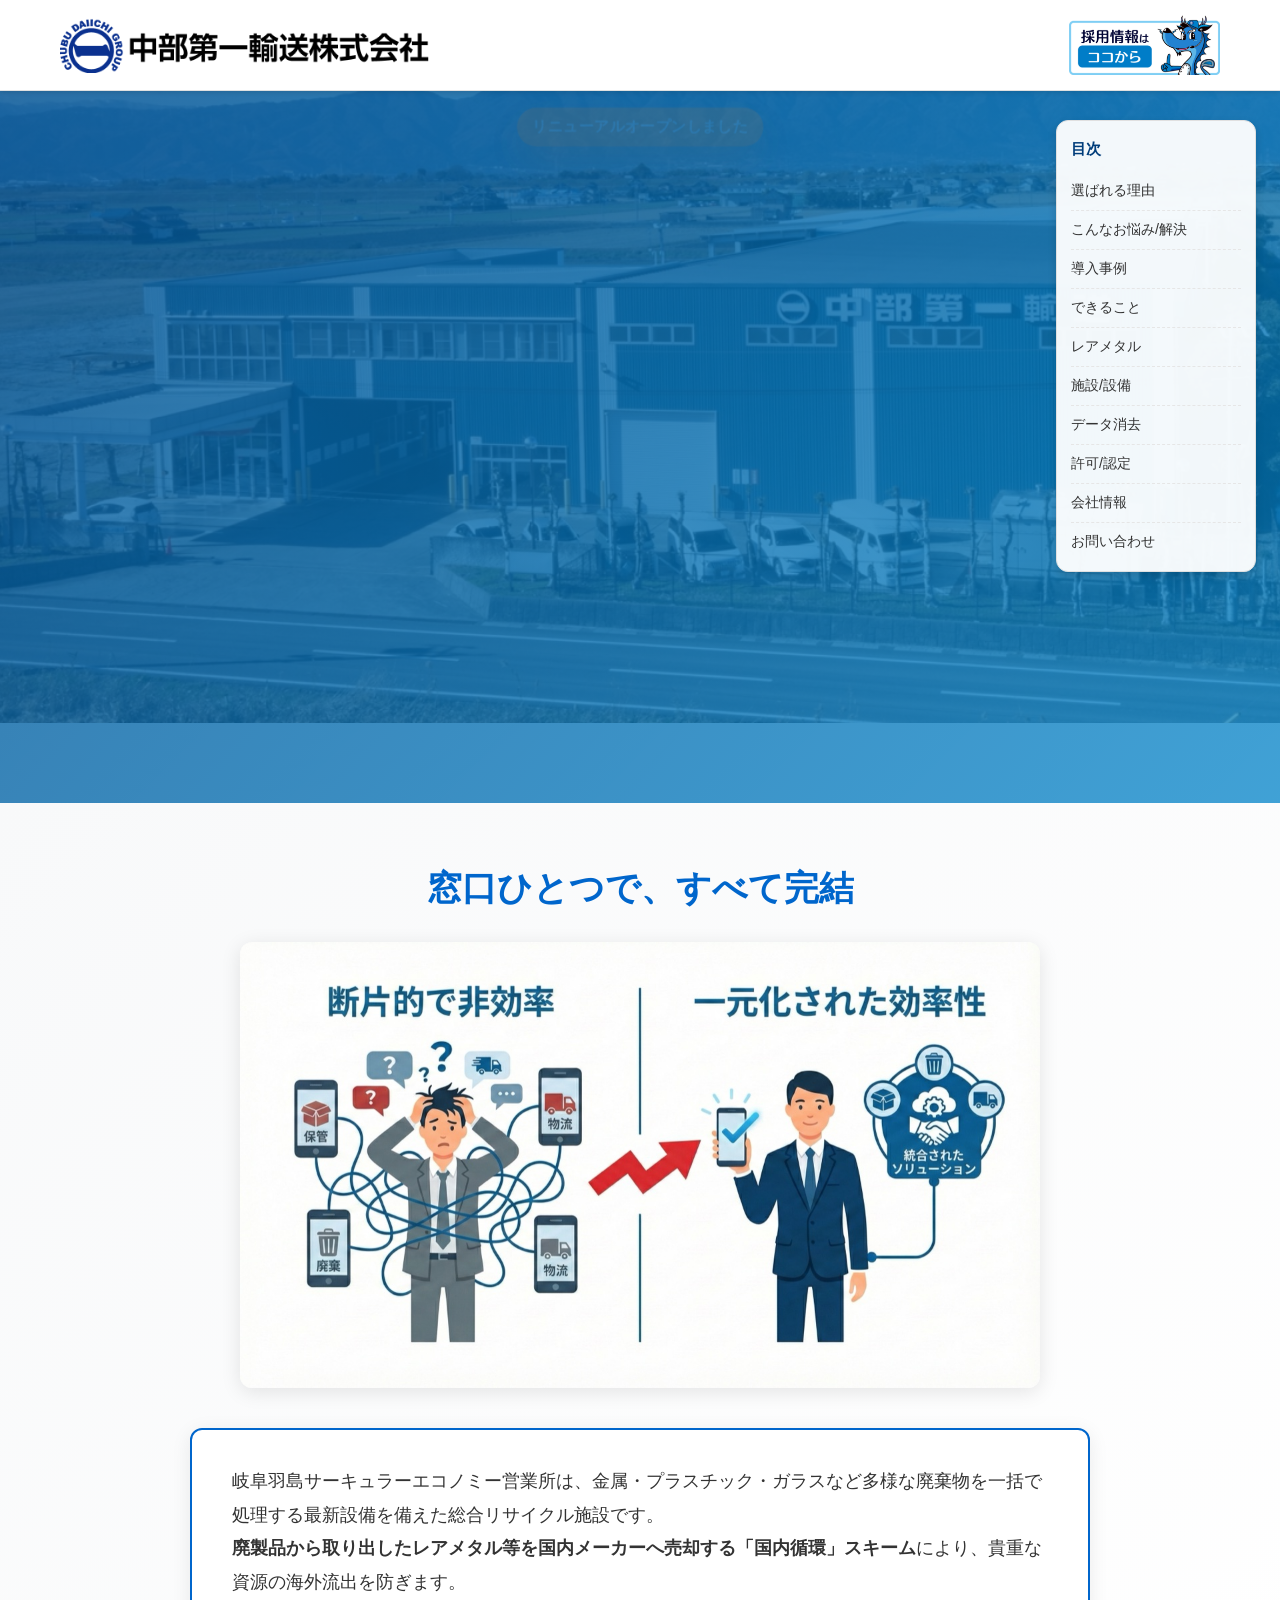
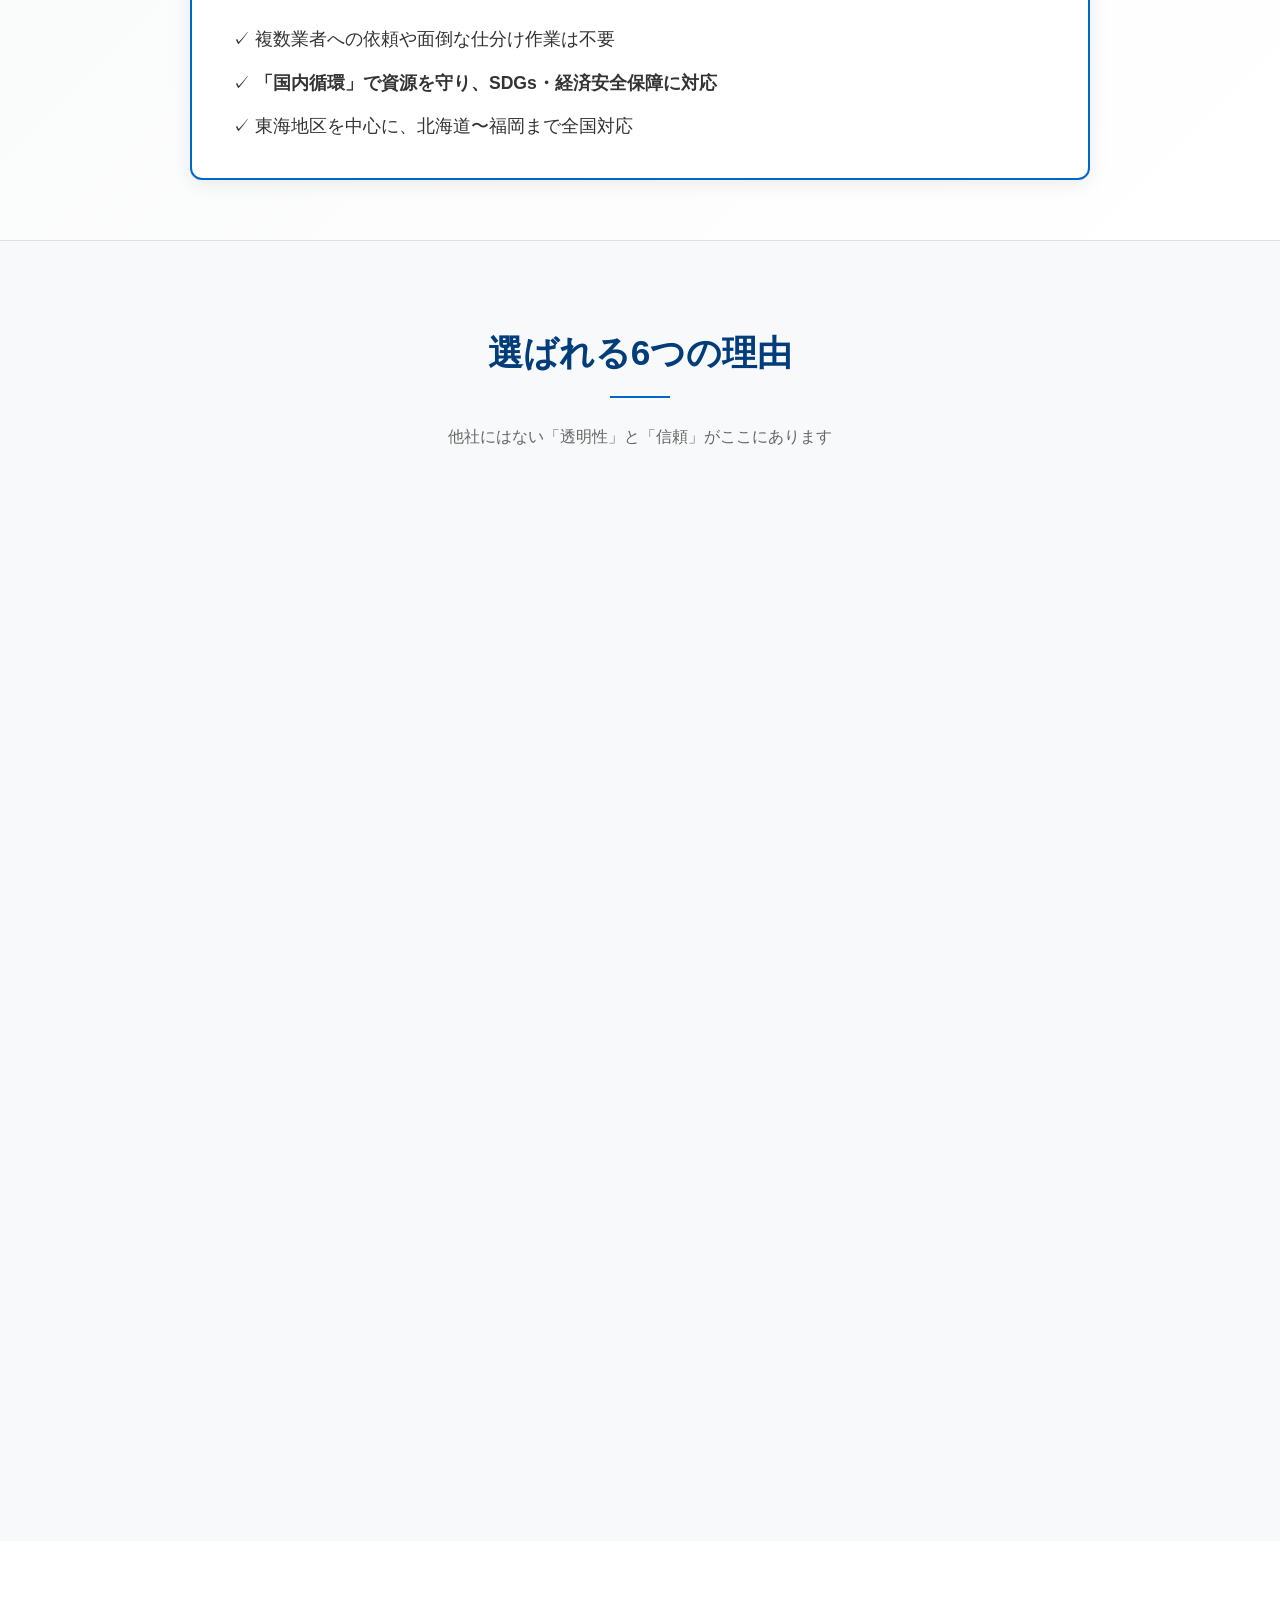
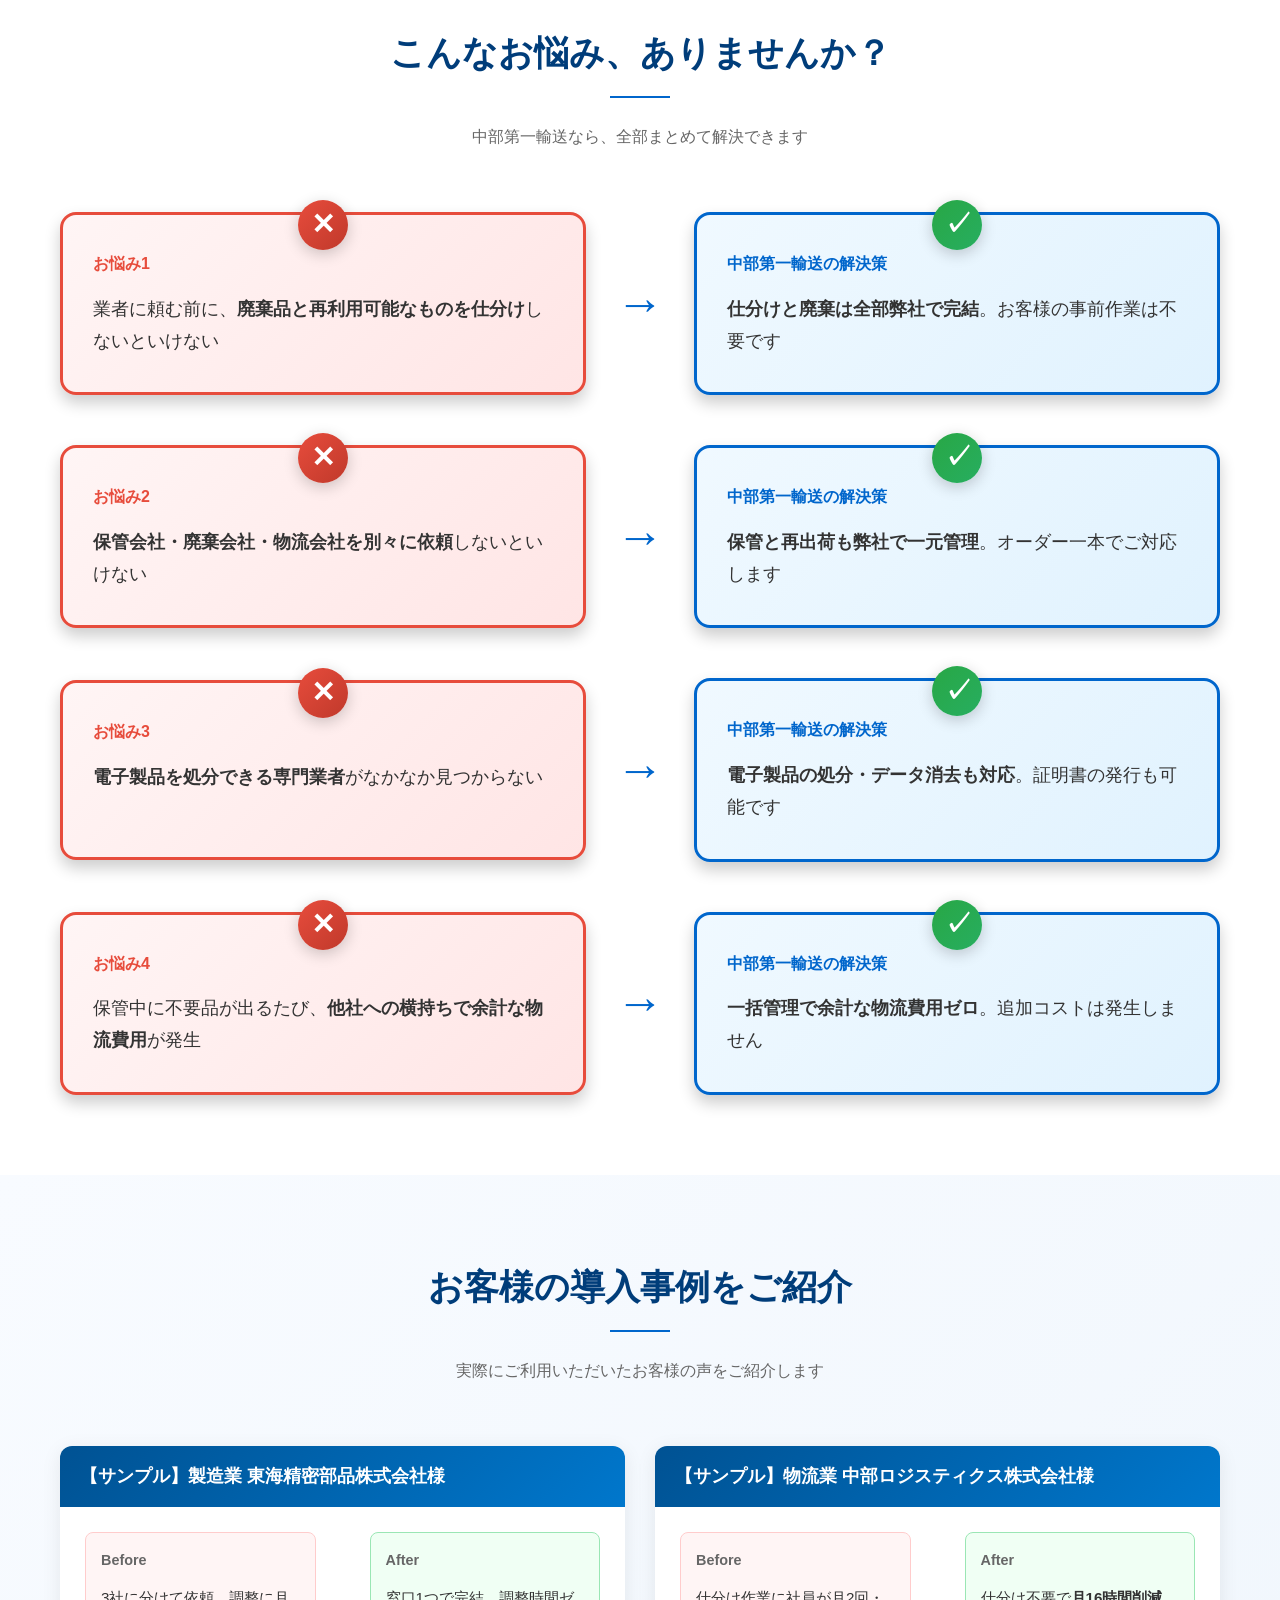
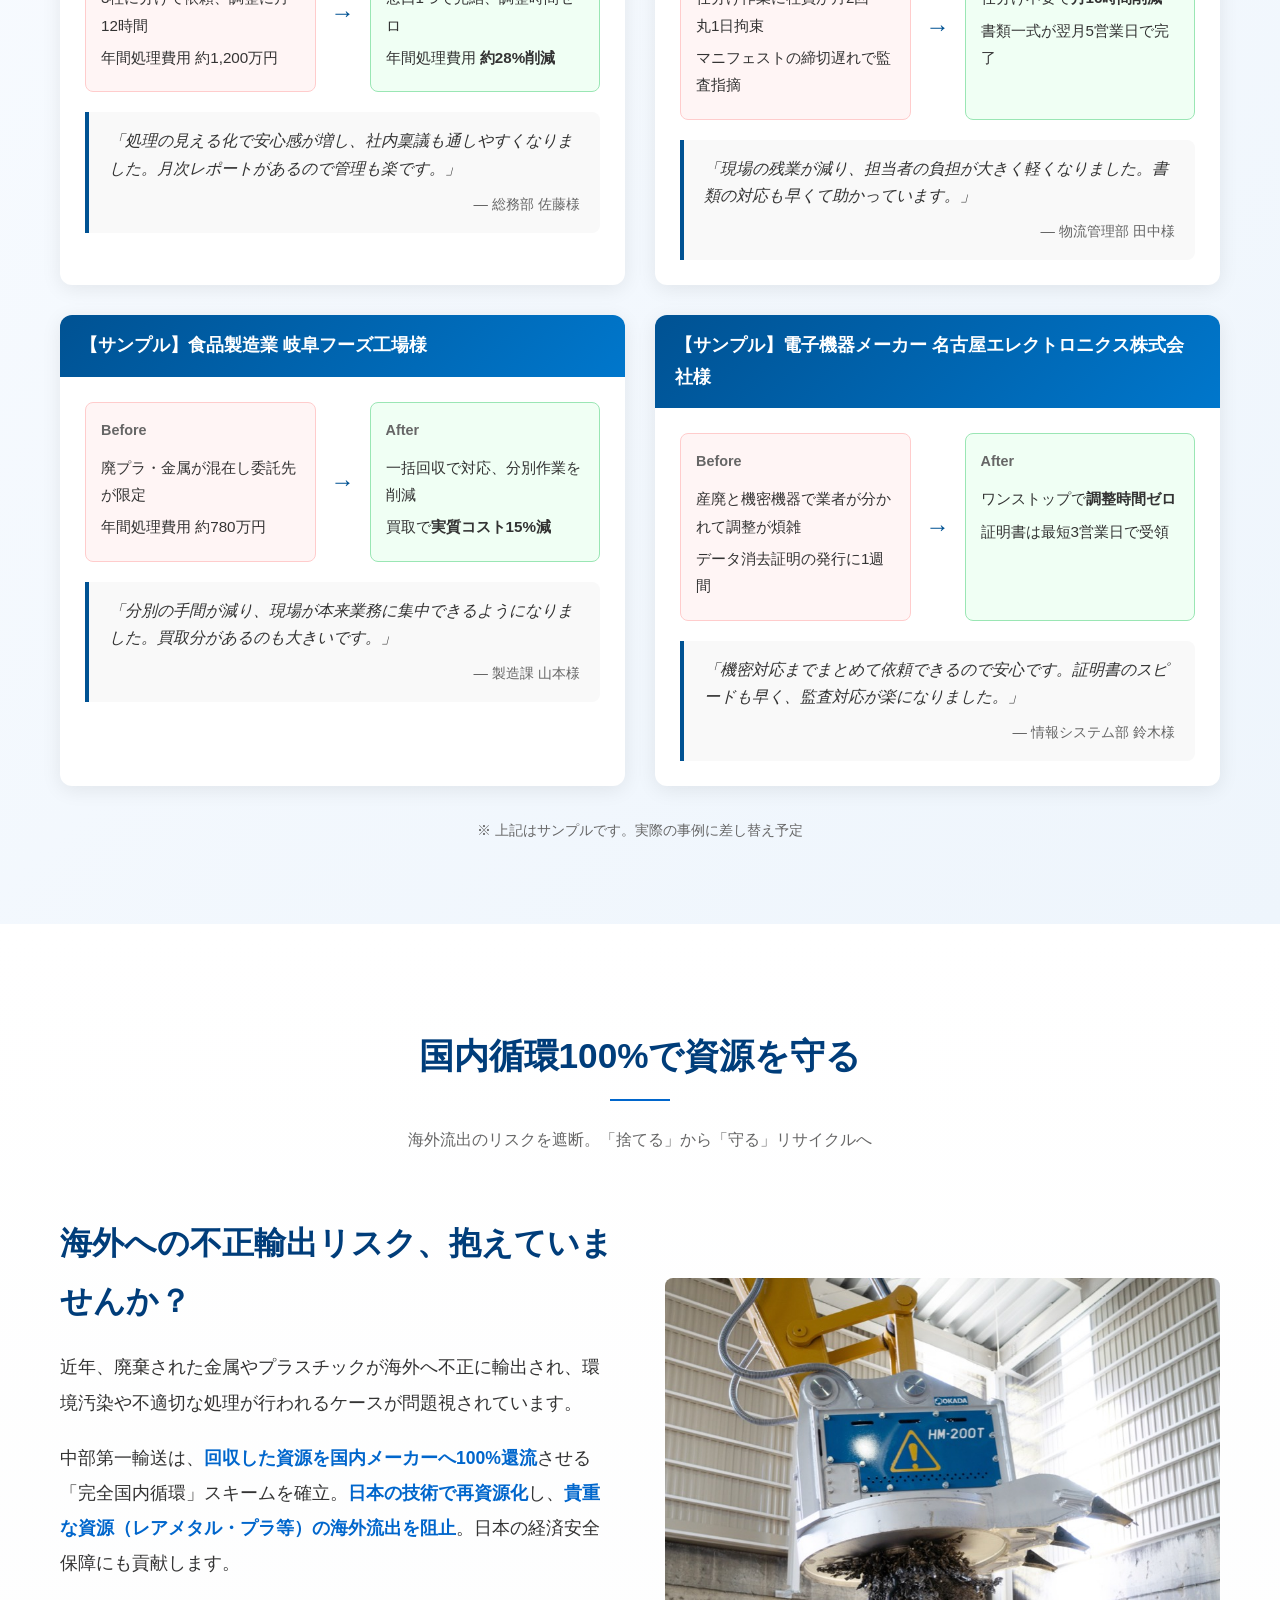
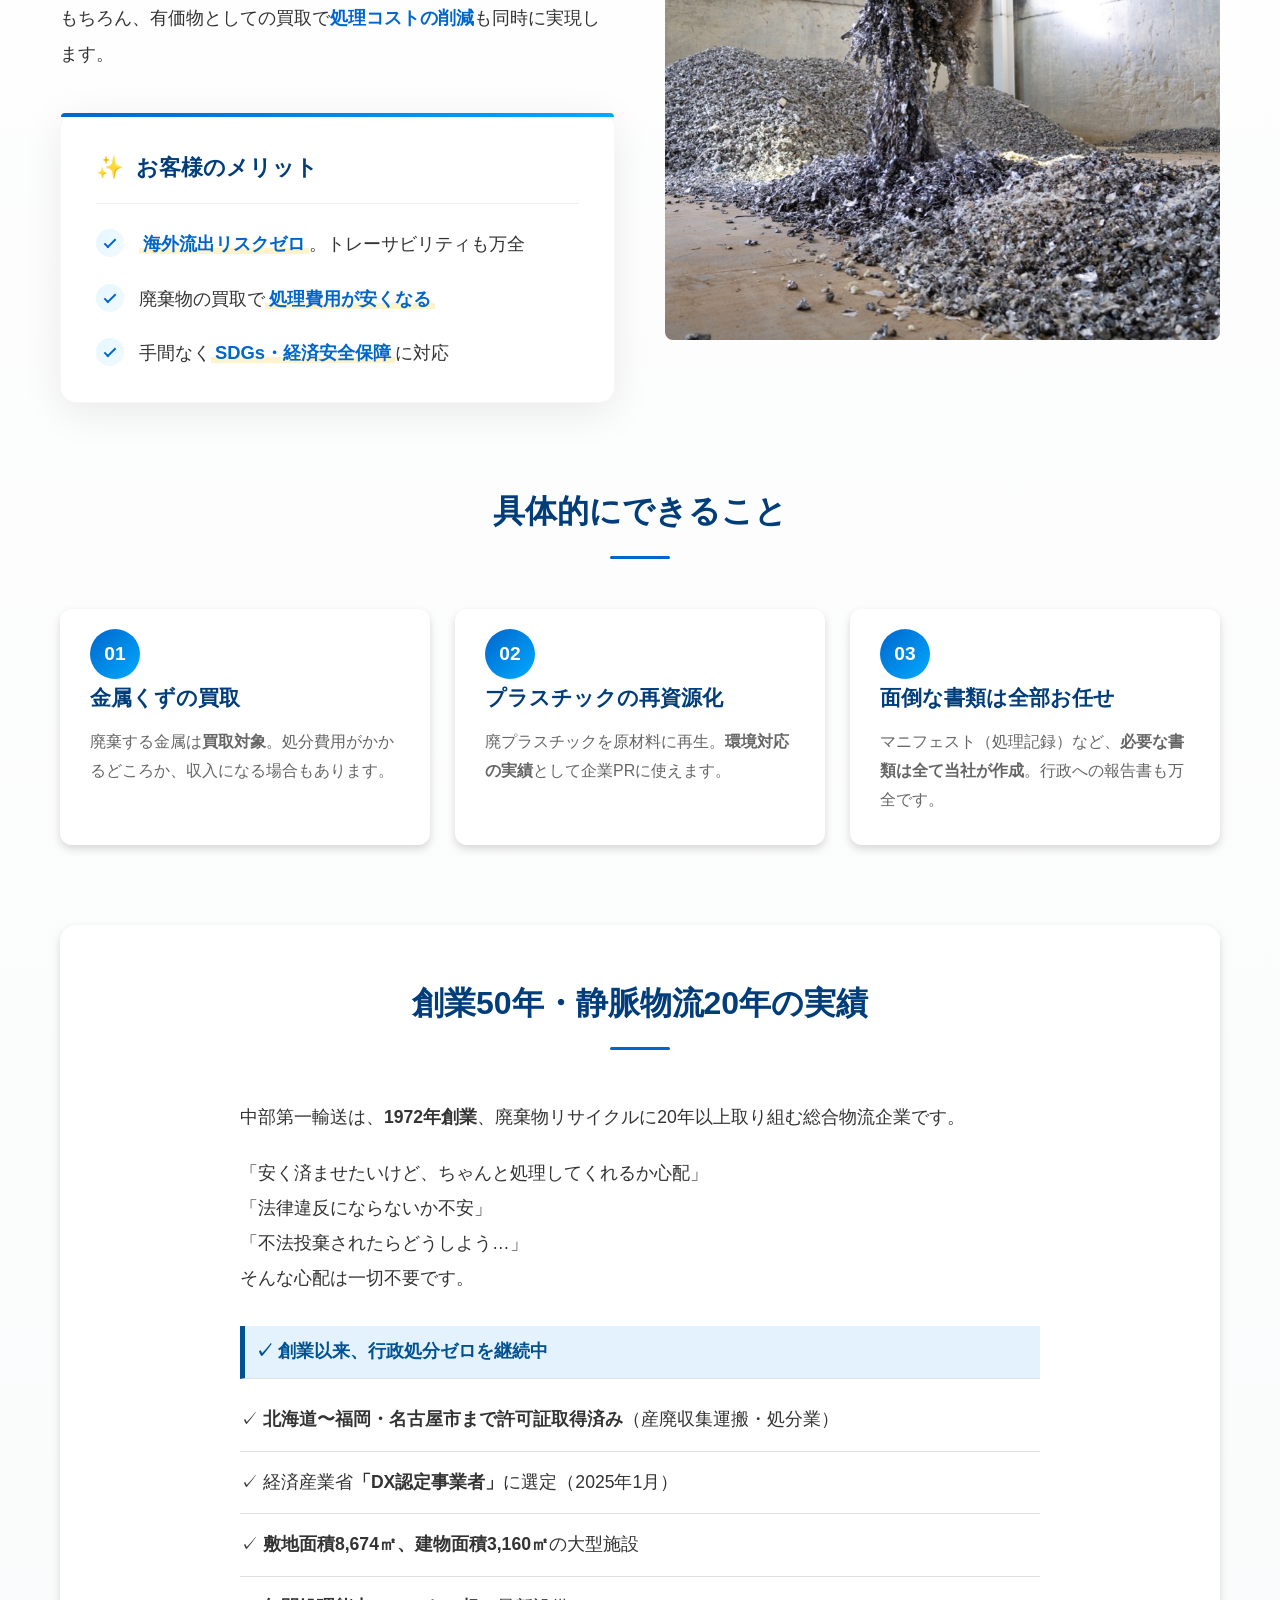
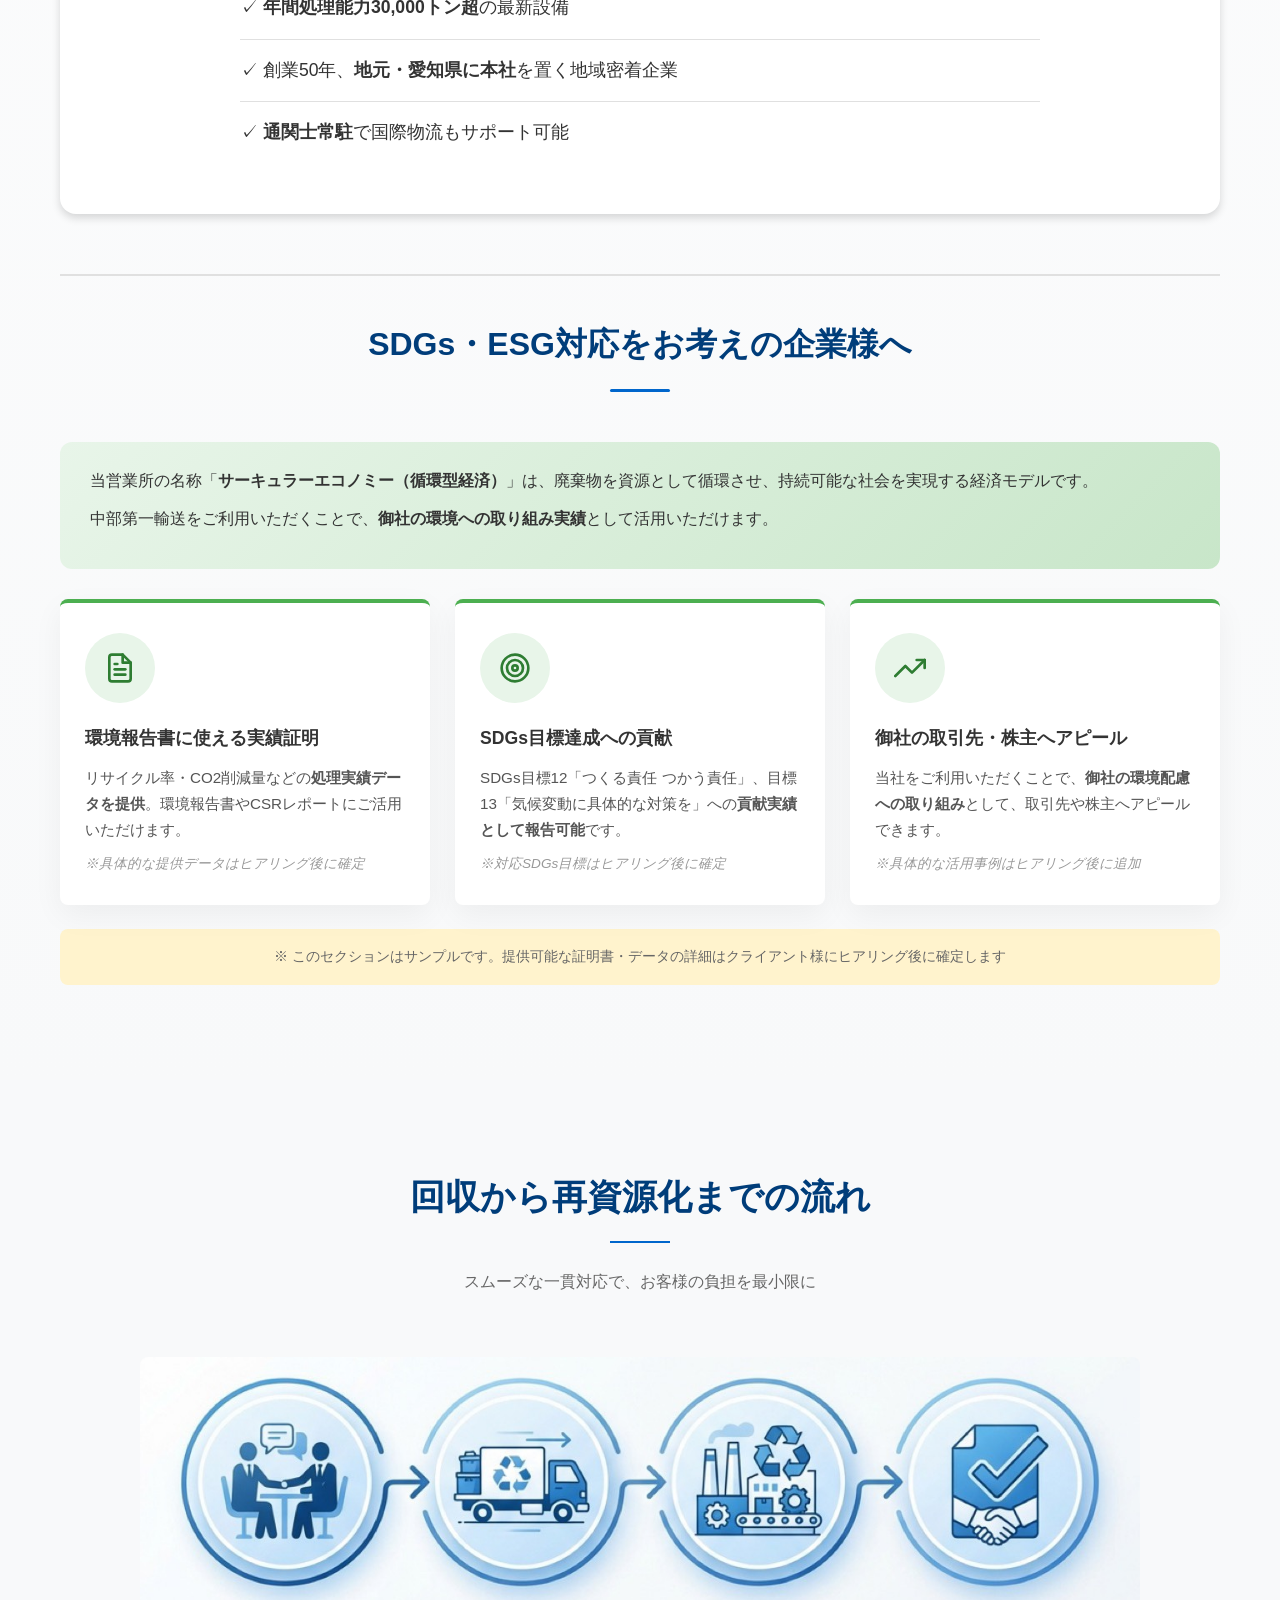
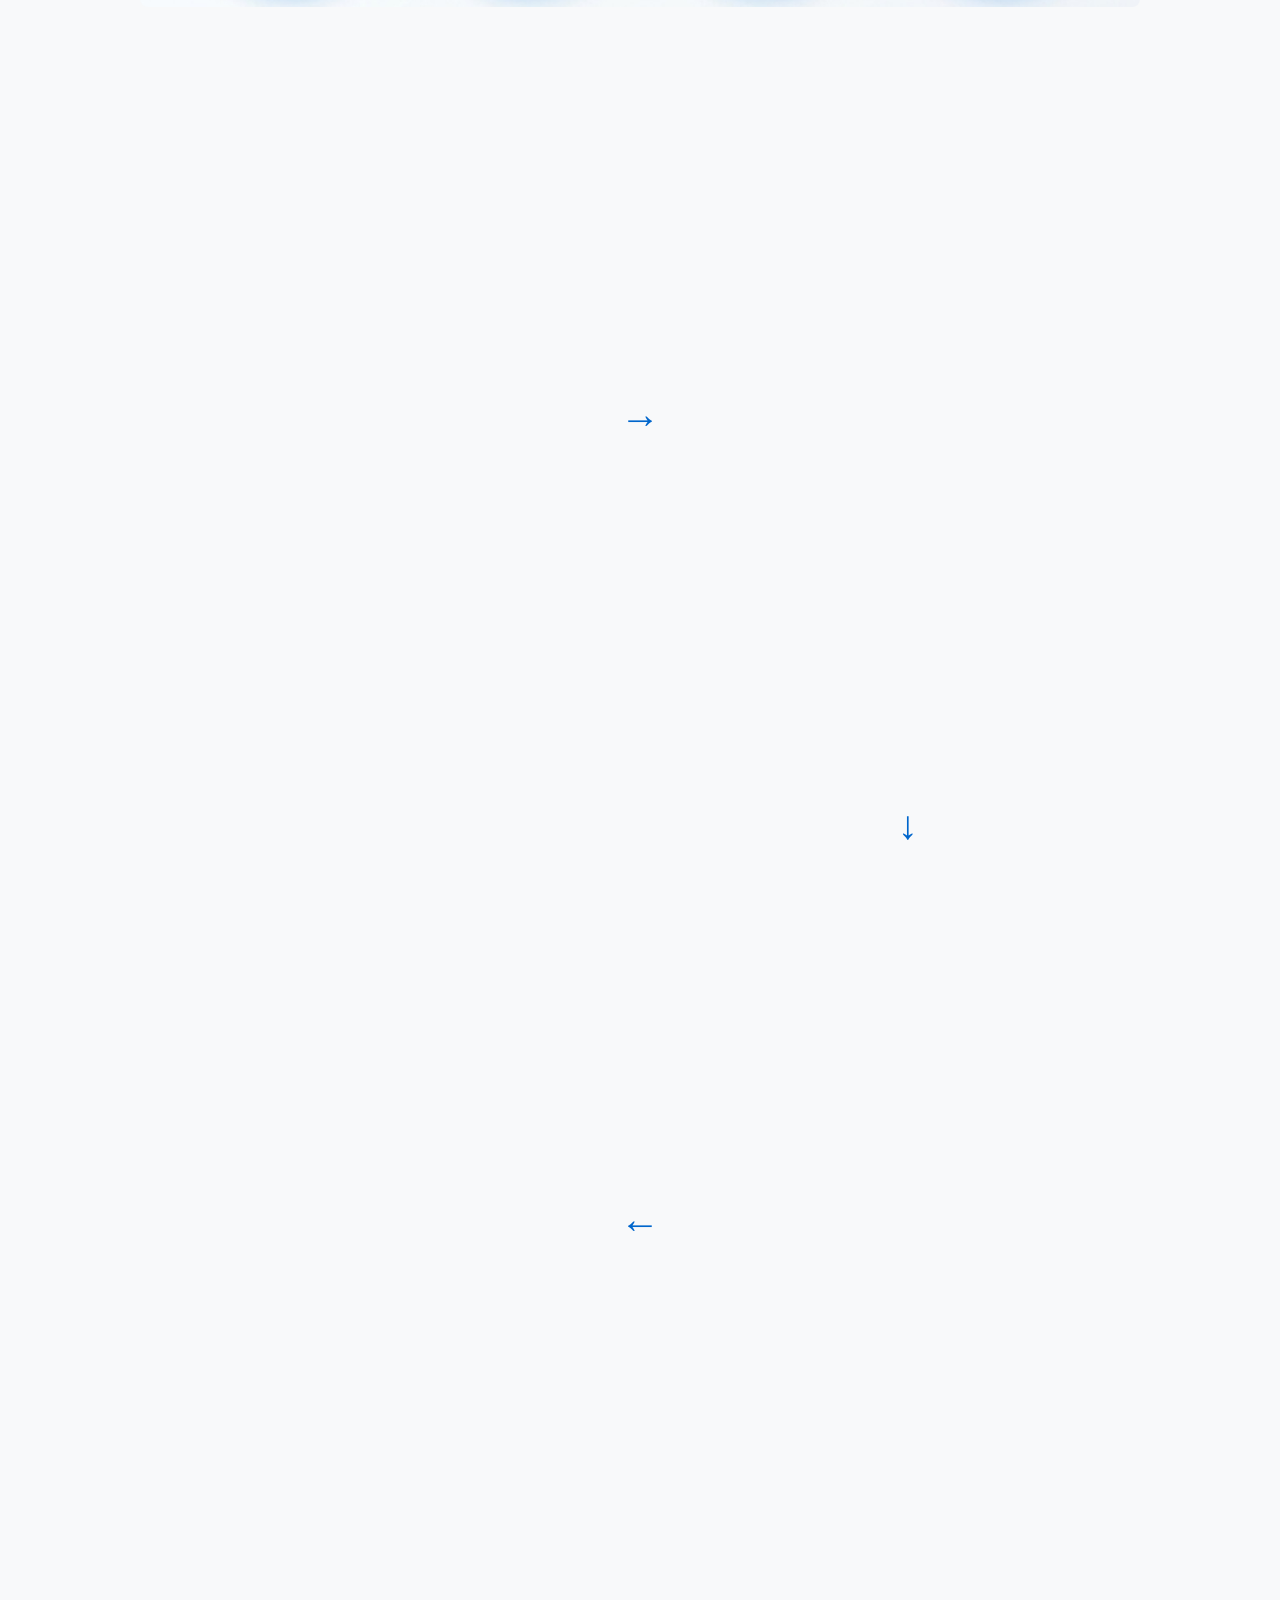
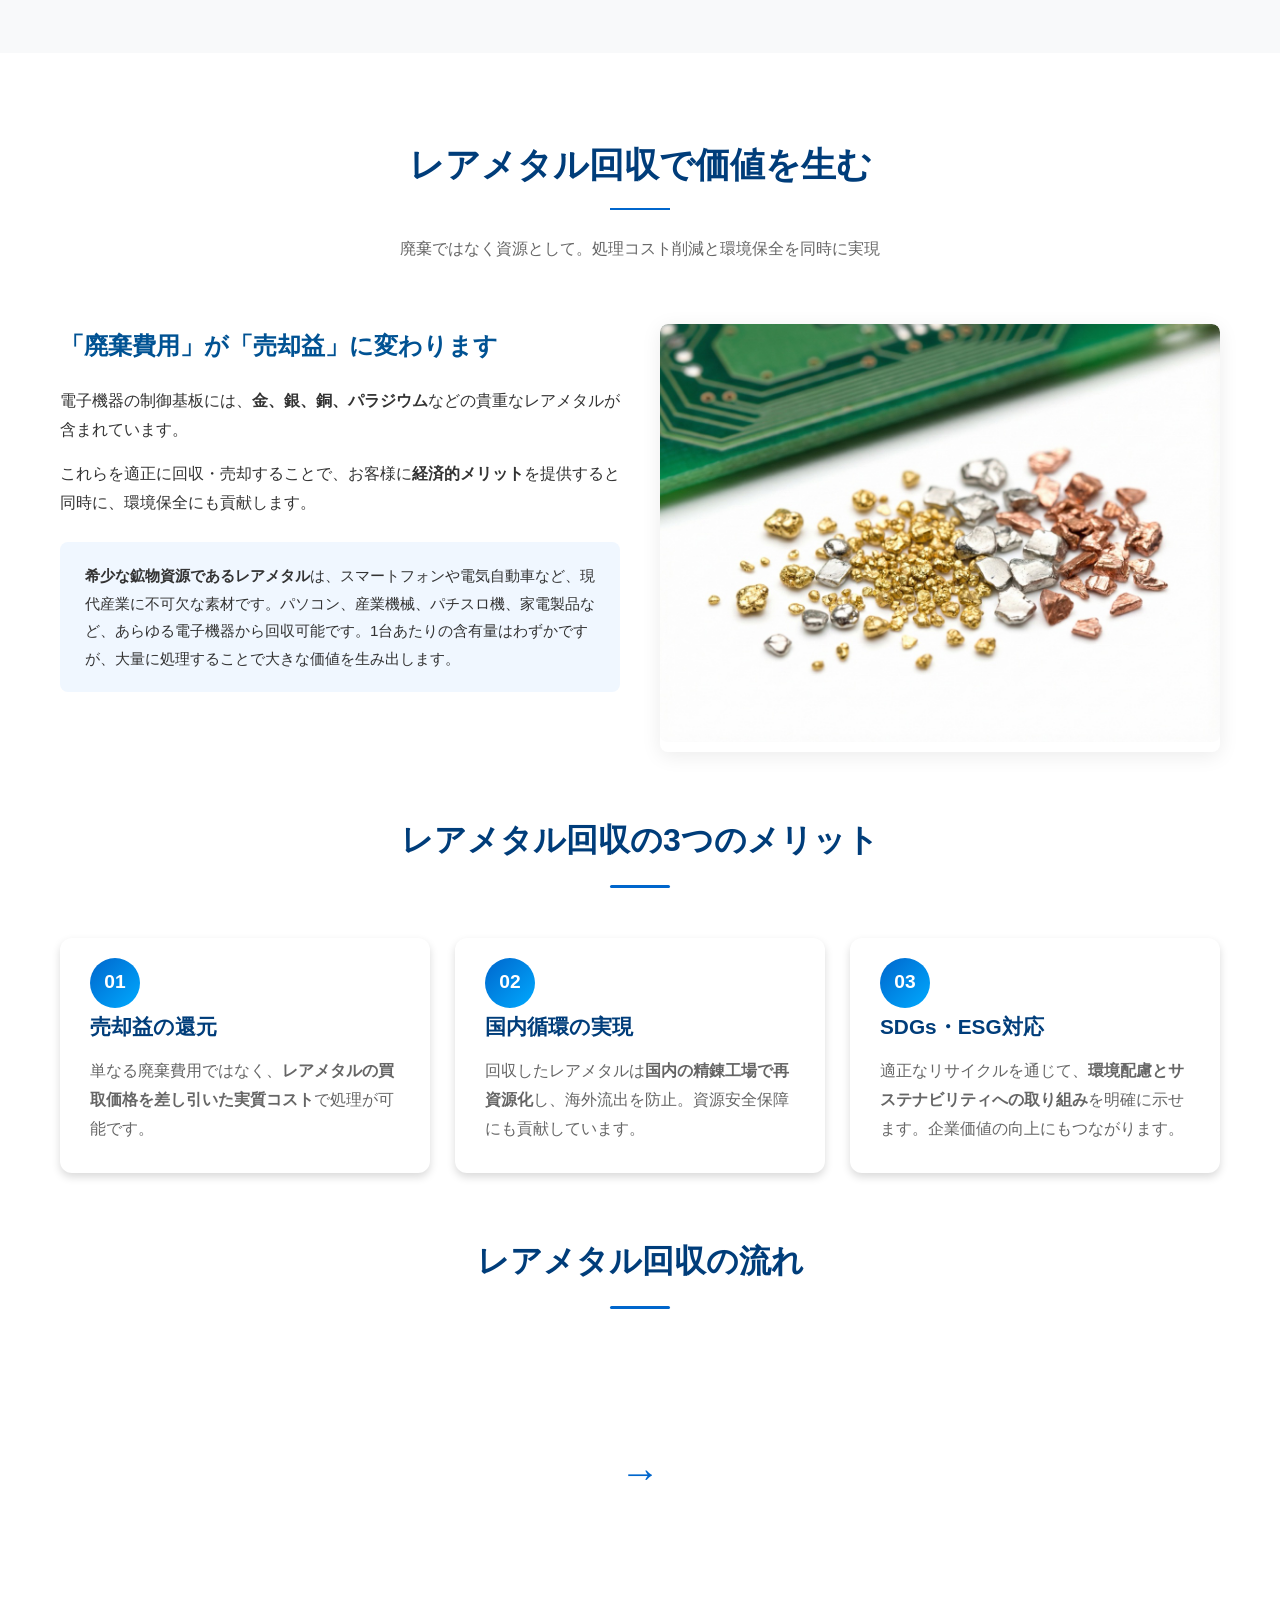
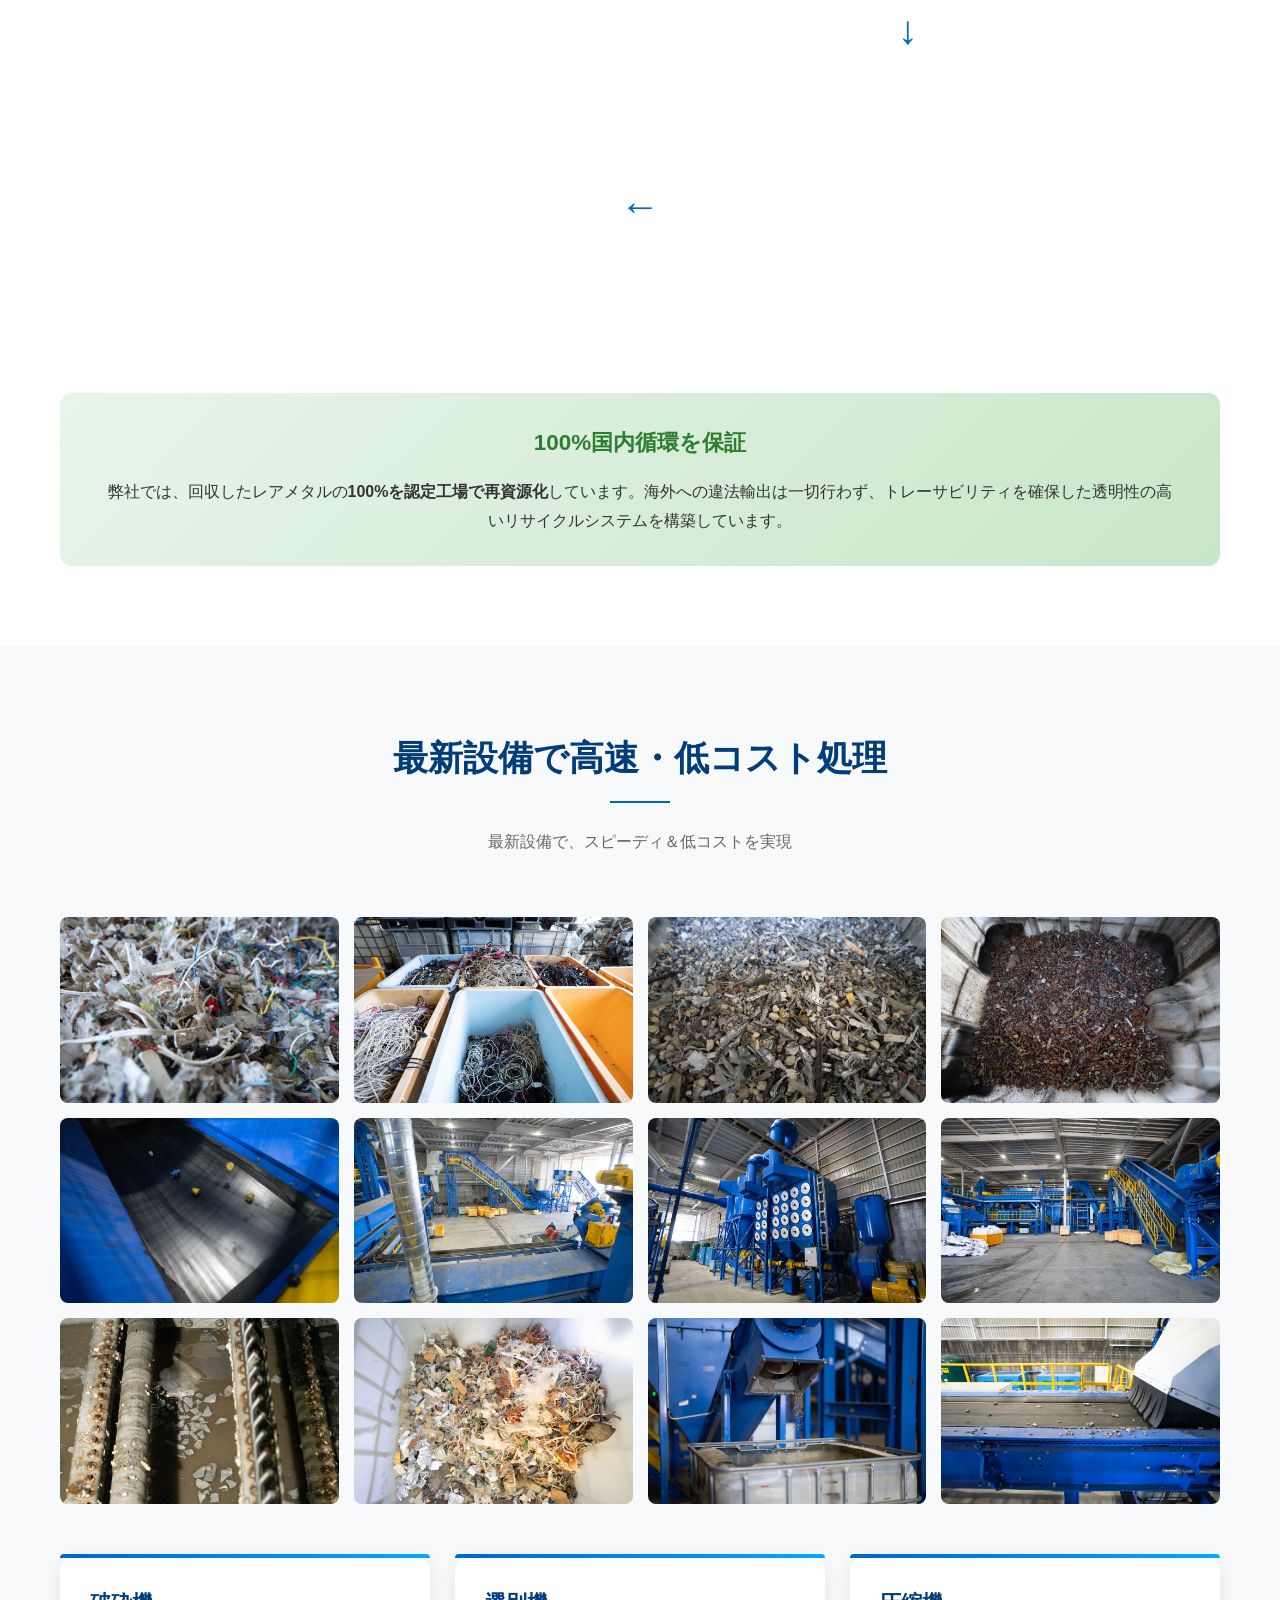
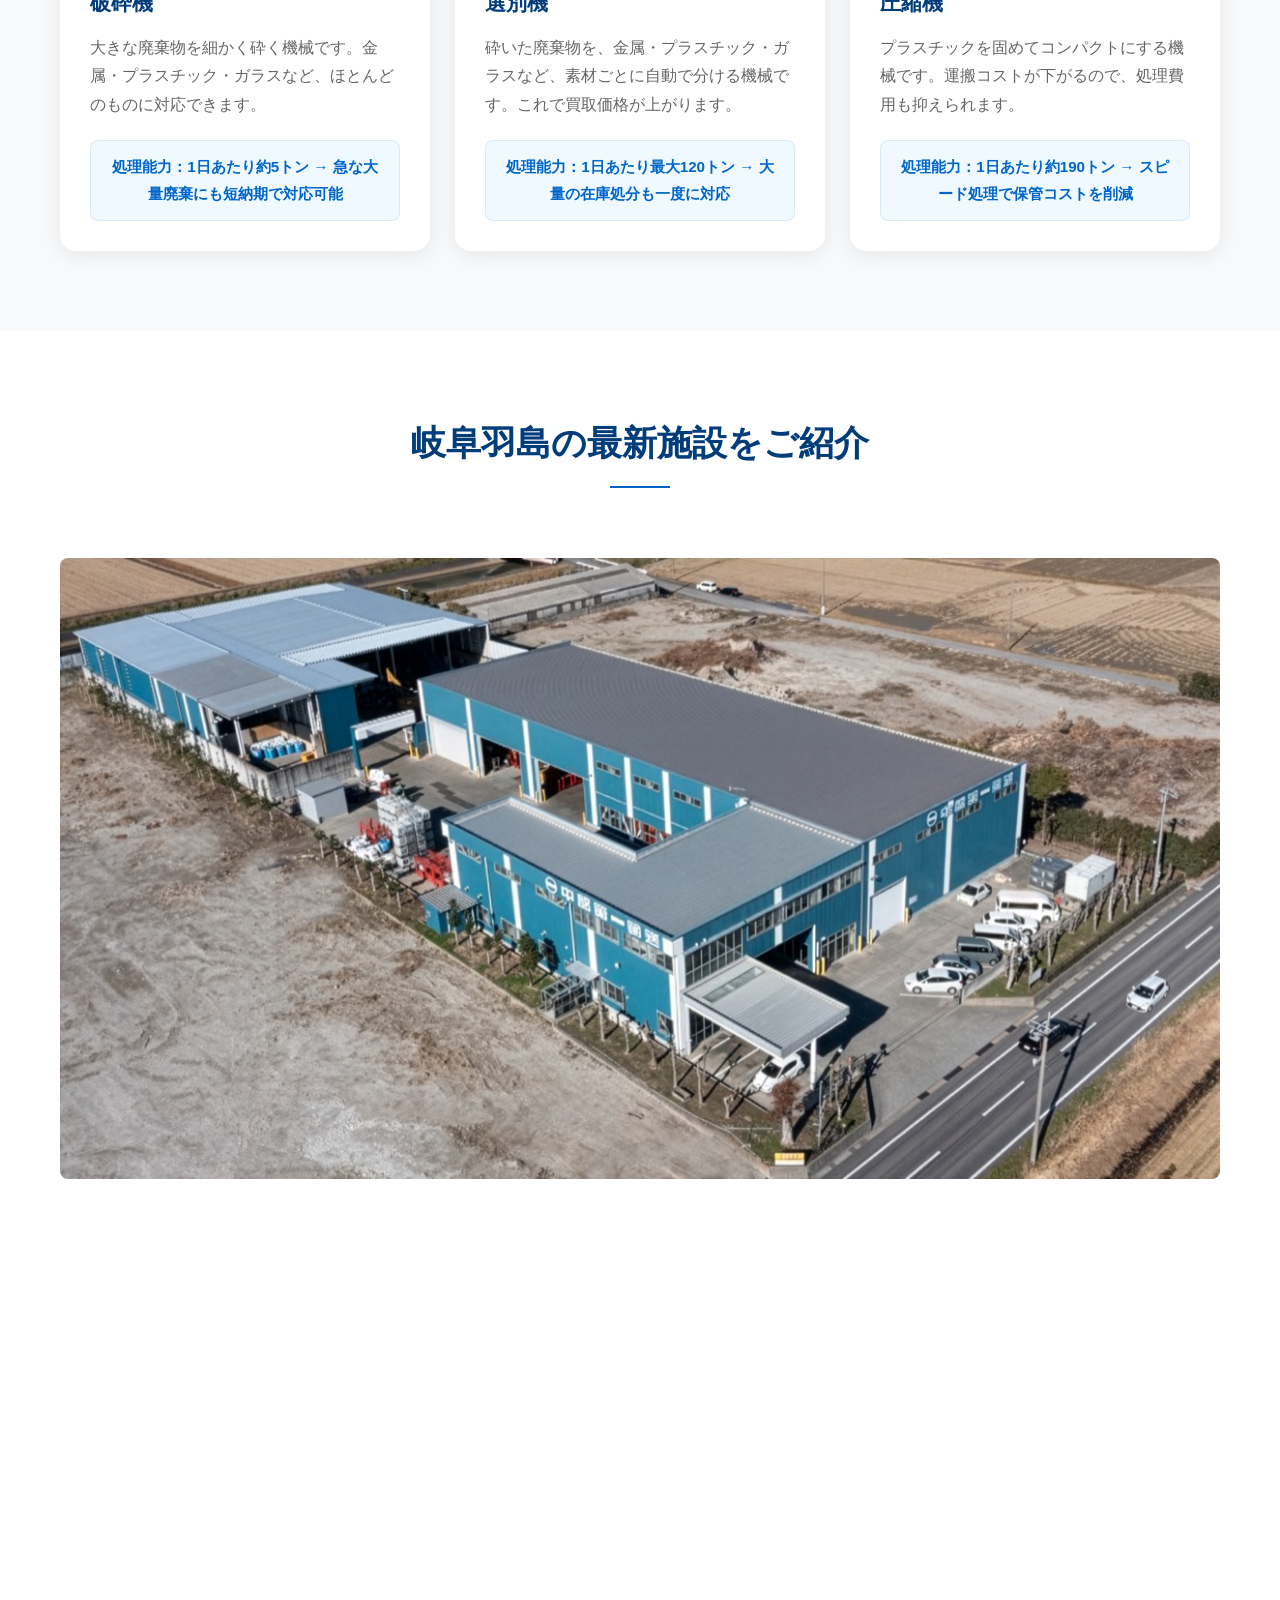
==== commit 27ca764a: "Update: 最新版をデプロイ（ユーザー編集を反映）" ====
--- a/index.html
+++ b/index.html
@@ -584,8 +584,14 @@
 
                 <p class="hero-catchphrase">仕分け不要・窓口1つ・書類もお任せ<br><strong>お電話一本で、廃棄物処理が全部完結</strong></p>
                 <div class="hero-buttons">
-                    <a href="#contact" class="btn btn-white"
-                        style="background-color: #ffffff; color: #0066cc; border-color: #ffffff;">相談・見積もり（無料）</a>
+                    <a href="#contact" class="btn btn-white btn-with-icon"
+                        style="background-color: #ffffff; color: #0066cc; border-color: #ffffff;">
+                        <svg viewBox="0 0 24 24" fill="none" stroke="currentColor" stroke-width="2"
+                            stroke-linecap="round" stroke-linejoin="round" aria-hidden="true">
+                            <path d="M21 15a2 2 0 0 1-2 2H7l-4 4V5a2 2 0 0 1 2-2h14a2 2 0 0 1 2 2z"></path>
+                        </svg>
+                        <span class="btn-text">相談・見積もり（無料）</span>
+                    </a>
                     <a href="#facilities" class="btn btn-primary"
                         style="background-color: #ff9800; border-color: #ff9800;">施設見学を申し込む</a>
                 </div>
@@ -1728,6 +1734,8 @@
             const outlineOverlay = document.querySelector('.outline-overlay');
             const outlineClose = document.querySelector('.outline-panel-close');
             const backToTop = document.querySelector('.back-to-top');
+            const prefersReducedMotion = window.matchMedia('(prefers-reduced-motion: reduce)').matches;
+            const scrollBehavior = prefersReducedMotion ? 'auto' : 'smooth';
 
             if (menuToggle && mobileNav) {
                 menuToggle.addEventListener('click', function () {
@@ -1783,7 +1791,7 @@
                 toggleBackToTop();
                 window.addEventListener('scroll', toggleBackToTop, { passive: true });
                 backToTop.addEventListener('click', () => {
-                    window.scrollTo({ top: 0, behavior: 'smooth' });
+                    window.scrollTo({ top: 0, behavior: scrollBehavior });
                 });
             }
         });
@@ -1917,4 +1925,4 @@
     </script>
 </body>
 
-</html>+</html>
--- a/style.css
+++ b/style.css
@@ -781,6 +781,18 @@
     border: 2px solid transparent;
 }
 
+.btn-with-icon {
+    display: inline-flex;
+    align-items: center;
+    gap: 10px;
+}
+
+.btn-with-icon svg {
+    width: 18px;
+    height: 18px;
+    flex-shrink: 0;
+}
+
 .btn-primary {
     background-color: white;
     color: var(--primary-color);
@@ -3279,4 +3291,67 @@
         max-width: 95%;
         max-height: 95%;
     }
-}+}
+
+@media (max-width: 768px) {
+    html {
+        scroll-behavior: auto;
+    }
+
+    *, *::before, *::after {
+        animation: none !important;
+        transition: none !important;
+    }
+
+    section {
+        transform: none;
+        will-change: auto;
+    }
+
+    .mobile-menu-toggle span {
+        transition: all 0.3s !important;
+    }
+
+    .mobile-nav {
+        transition: max-height 0.3s ease !important;
+    }
+
+    .mobile-nav a {
+        transition: background-color 0.3s !important;
+    }
+
+    .outline-panel {
+        transition: transform 0.3s ease !important;
+    }
+
+    .outline-overlay {
+        transition: opacity 0.2s ease !important;
+    }
+
+    .back-to-top {
+        transition: opacity 0.2s ease, transform 0.2s ease !important;
+    }
+
+    .limited-banner {
+        animation: bannerFlash 2.4s ease-out 0.1s 1 both, bannerGlow 1.6s ease-in-out 0.1s 2 !important;
+    }
+
+    .limited-banner::before {
+        animation: sparkleLeft 1.8s ease-out 0.1s 1 both !important;
+    }
+
+    .limited-banner::after {
+        animation: sparkleRight 1.8s ease-out 0.25s 1 both !important;
+    }
+}
+
+@media (prefers-reduced-motion: reduce) {
+    html {
+        scroll-behavior: auto;
+    }
+
+    *, *::before, *::after {
+        animation: none !important;
+        transition: none !important;
+    }
+}
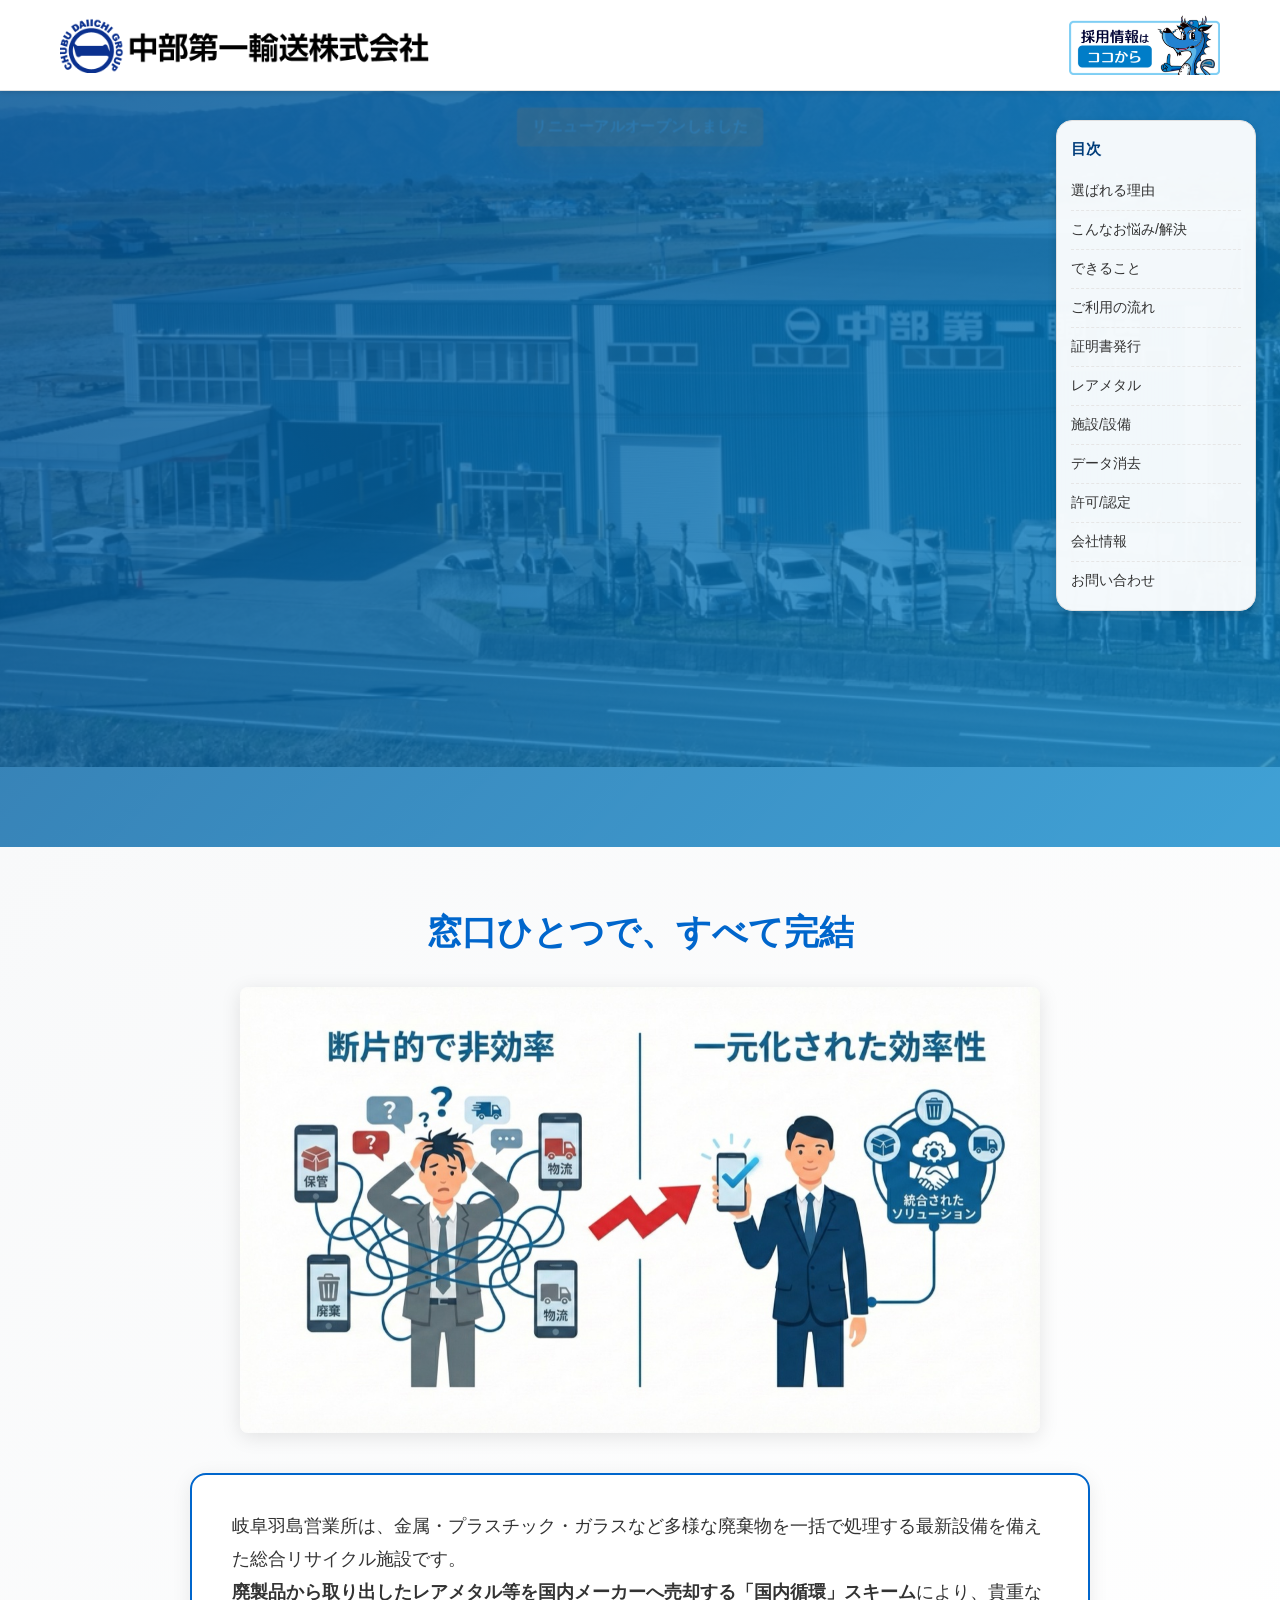
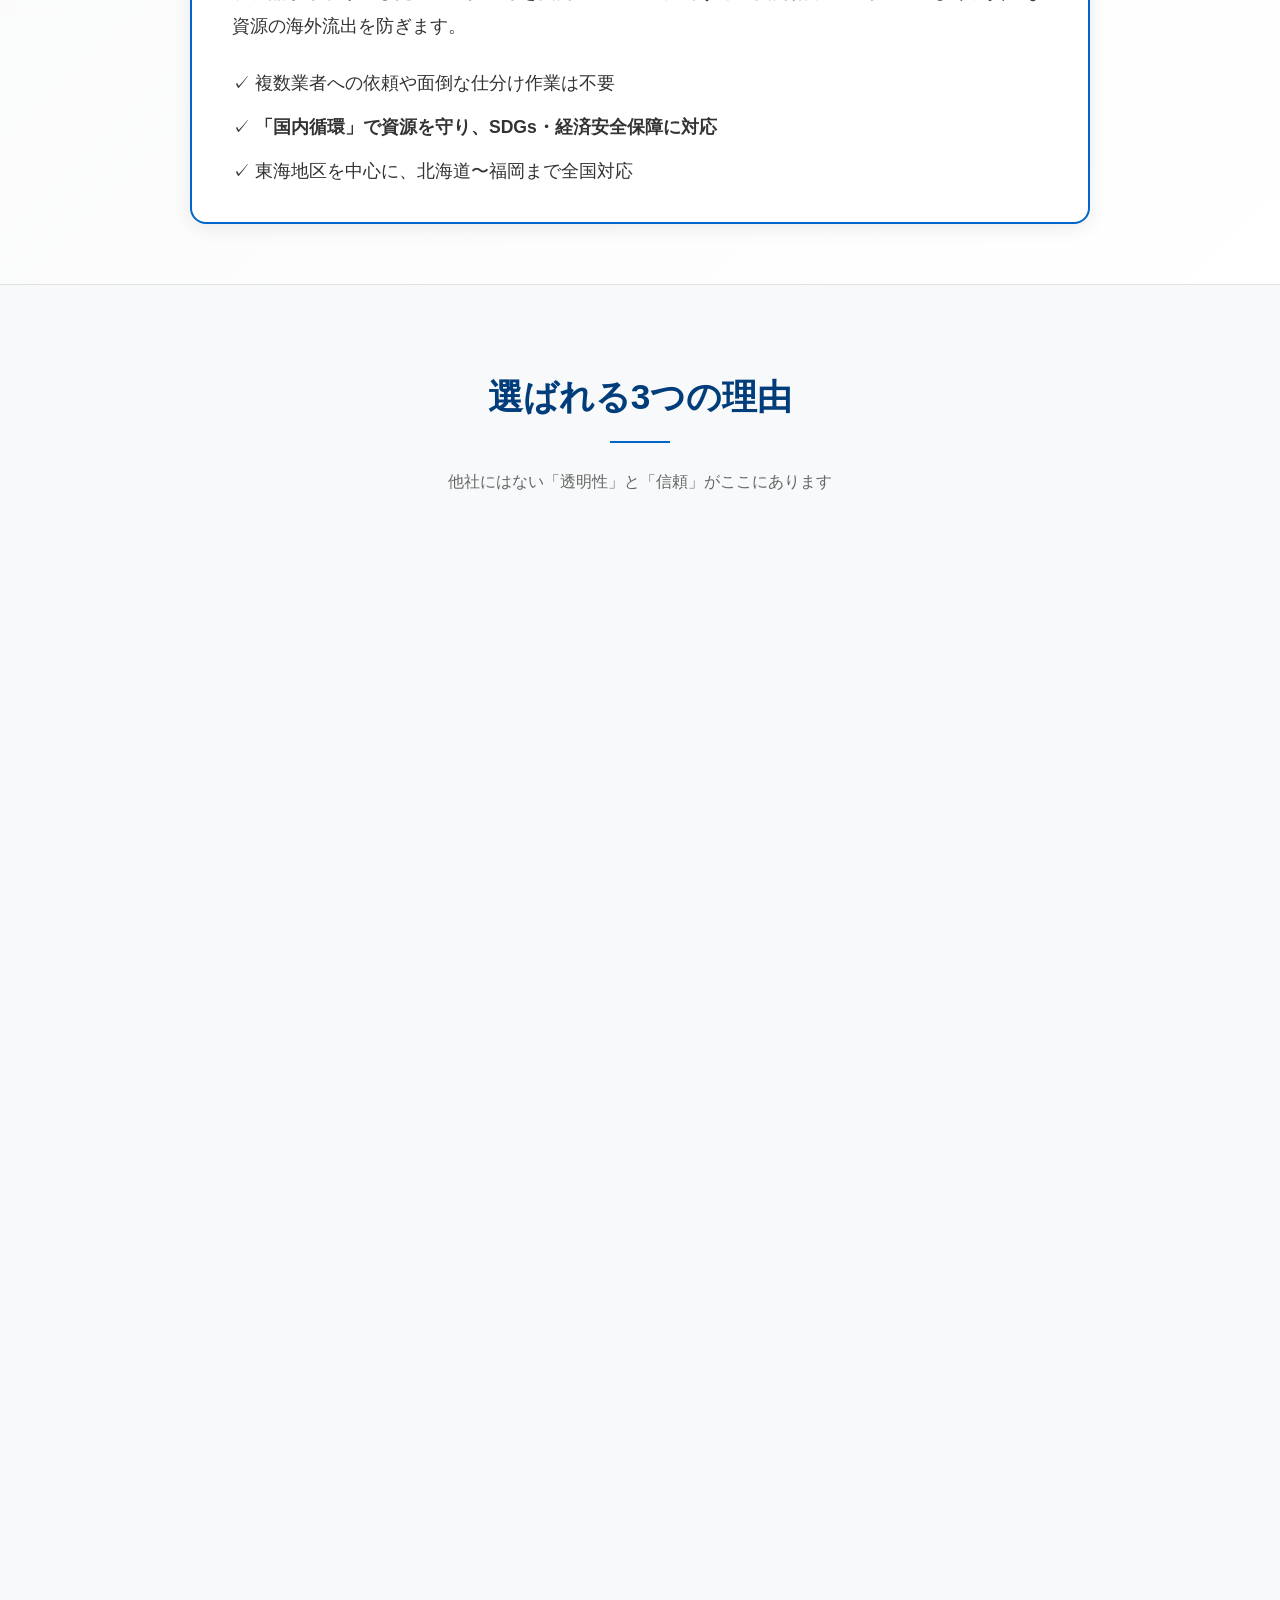
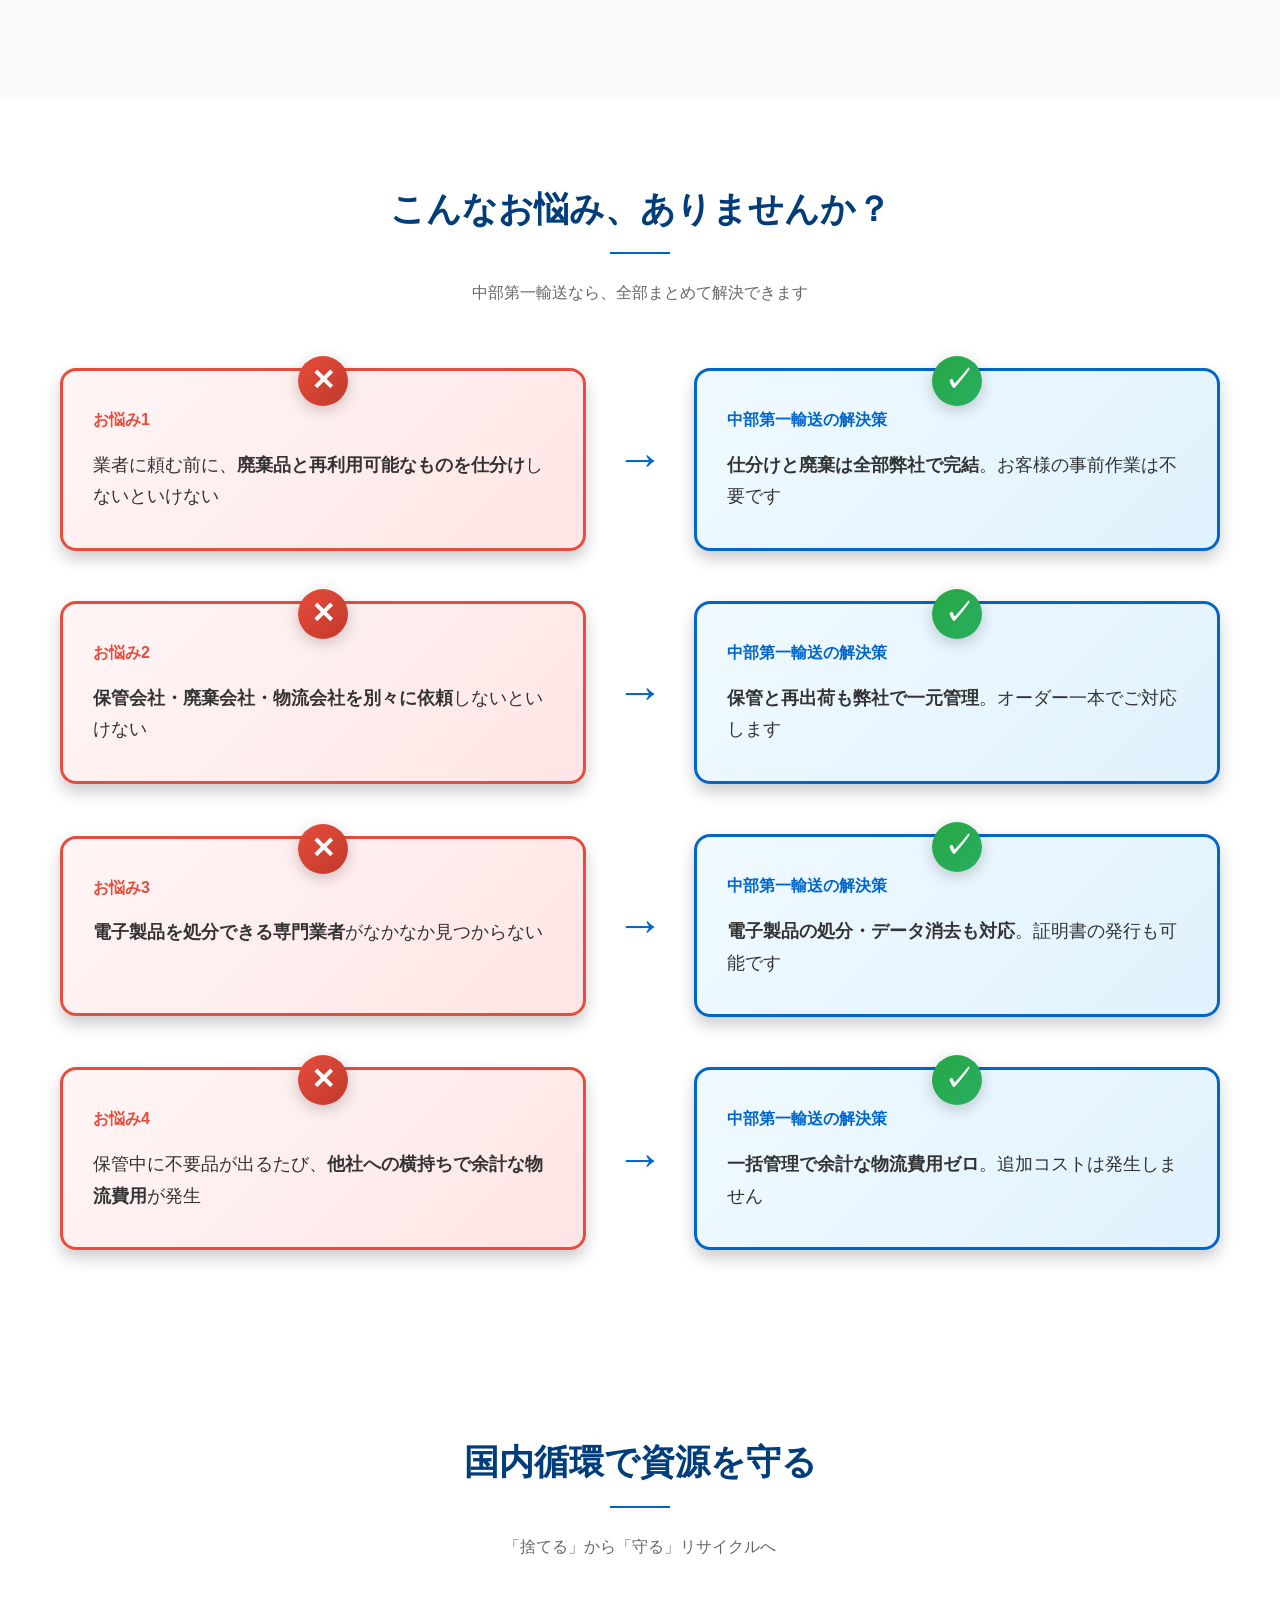
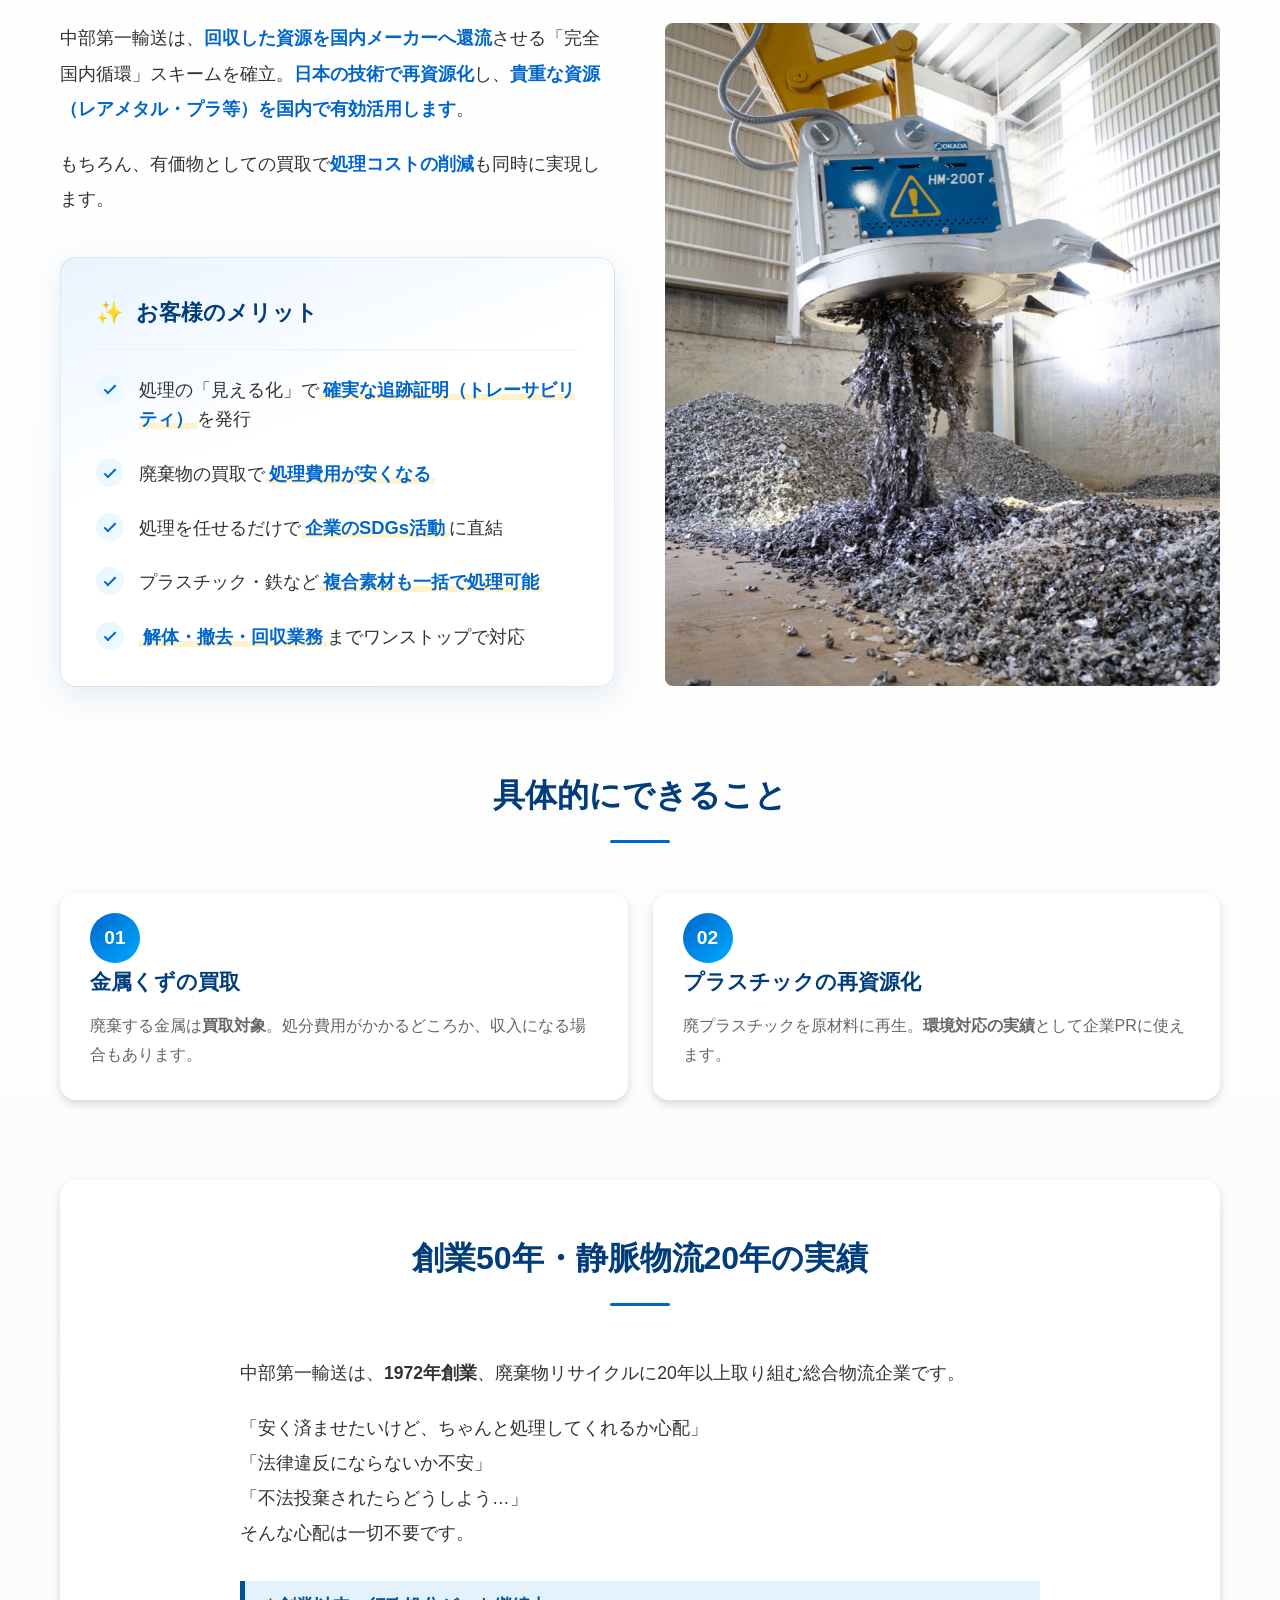
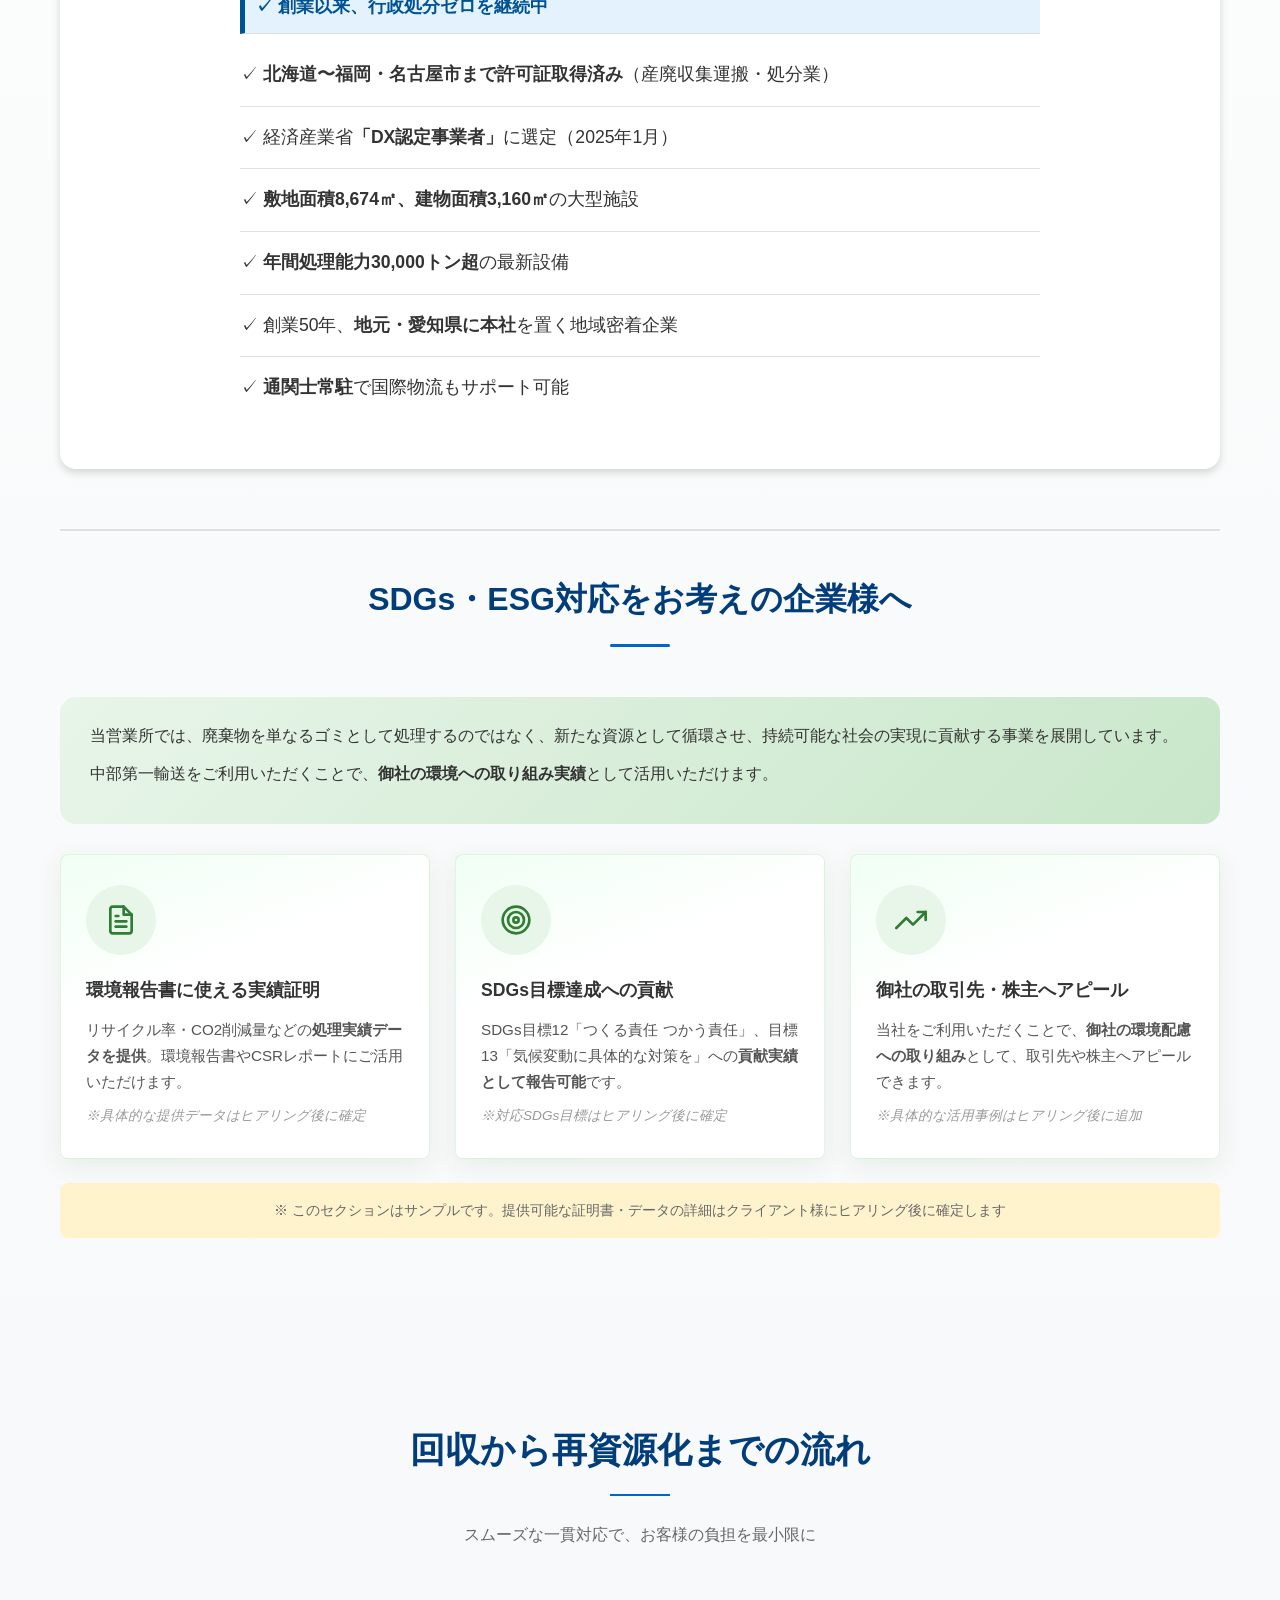
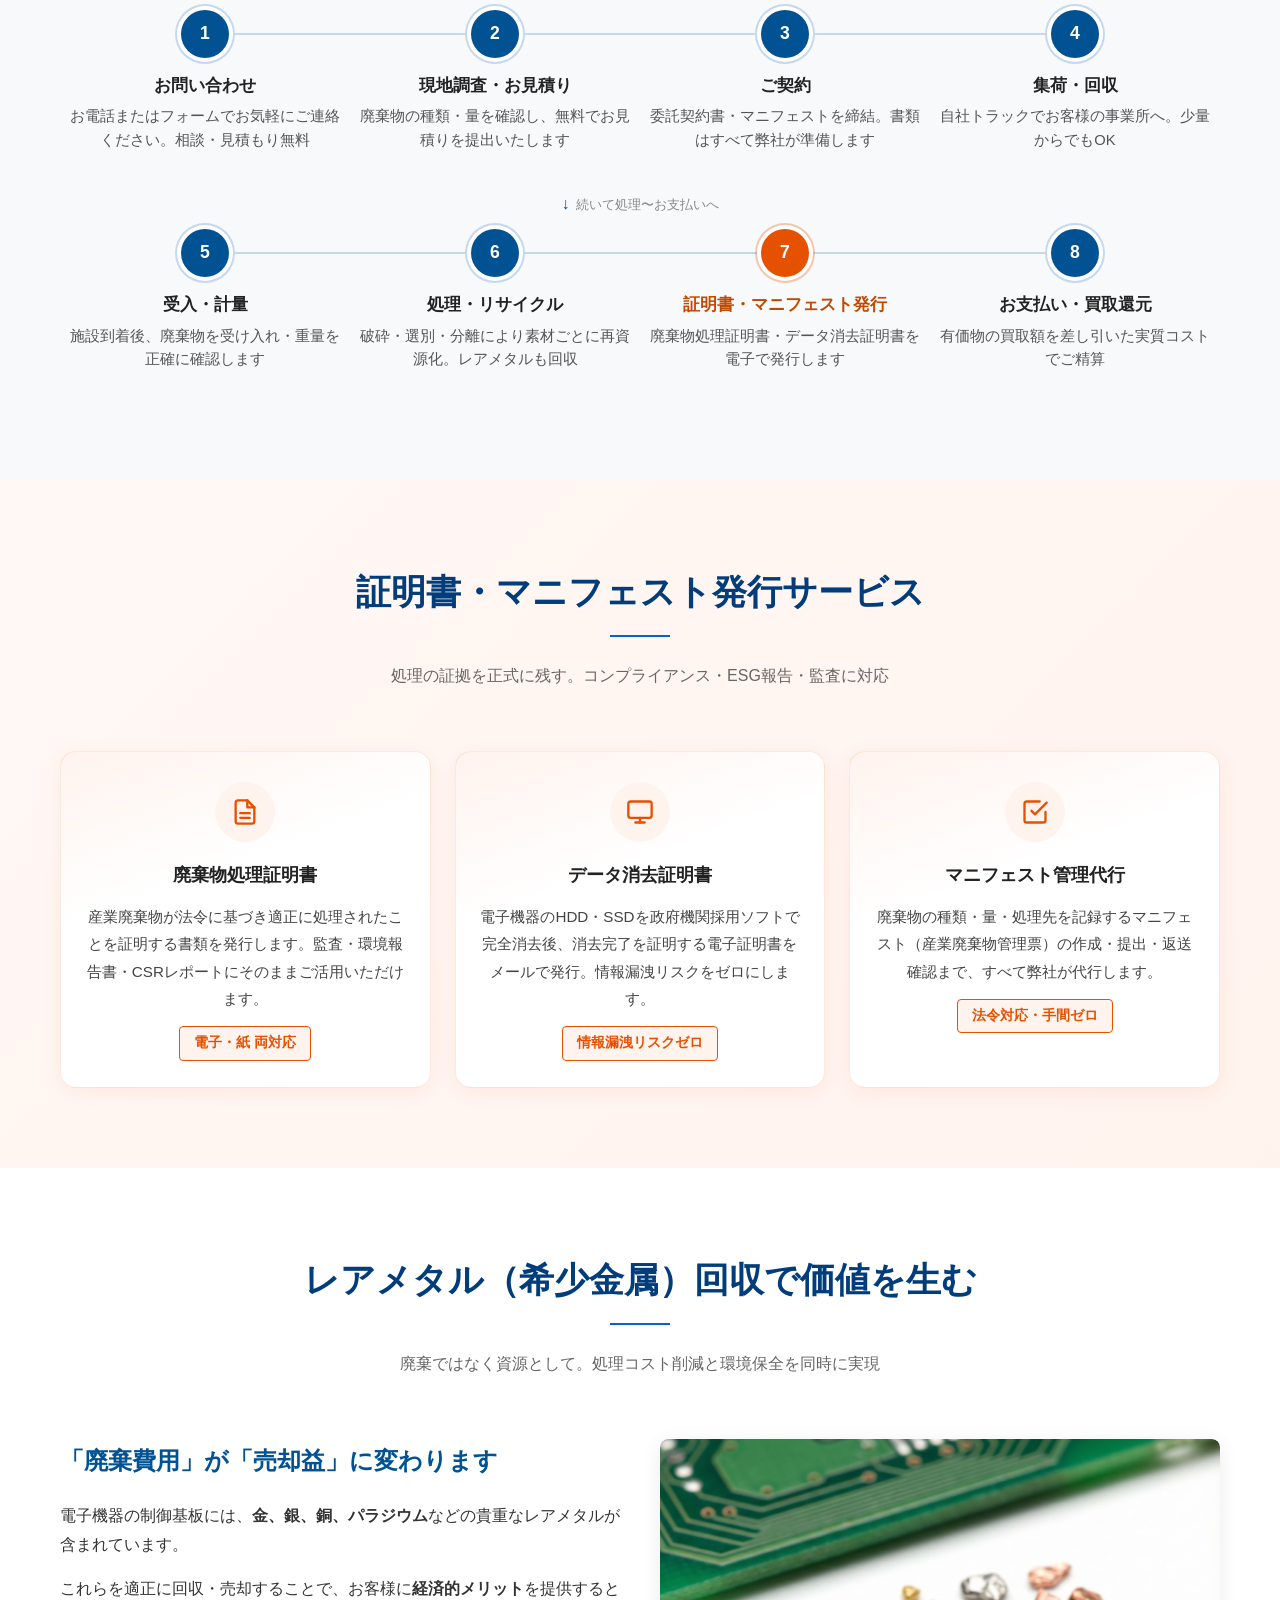
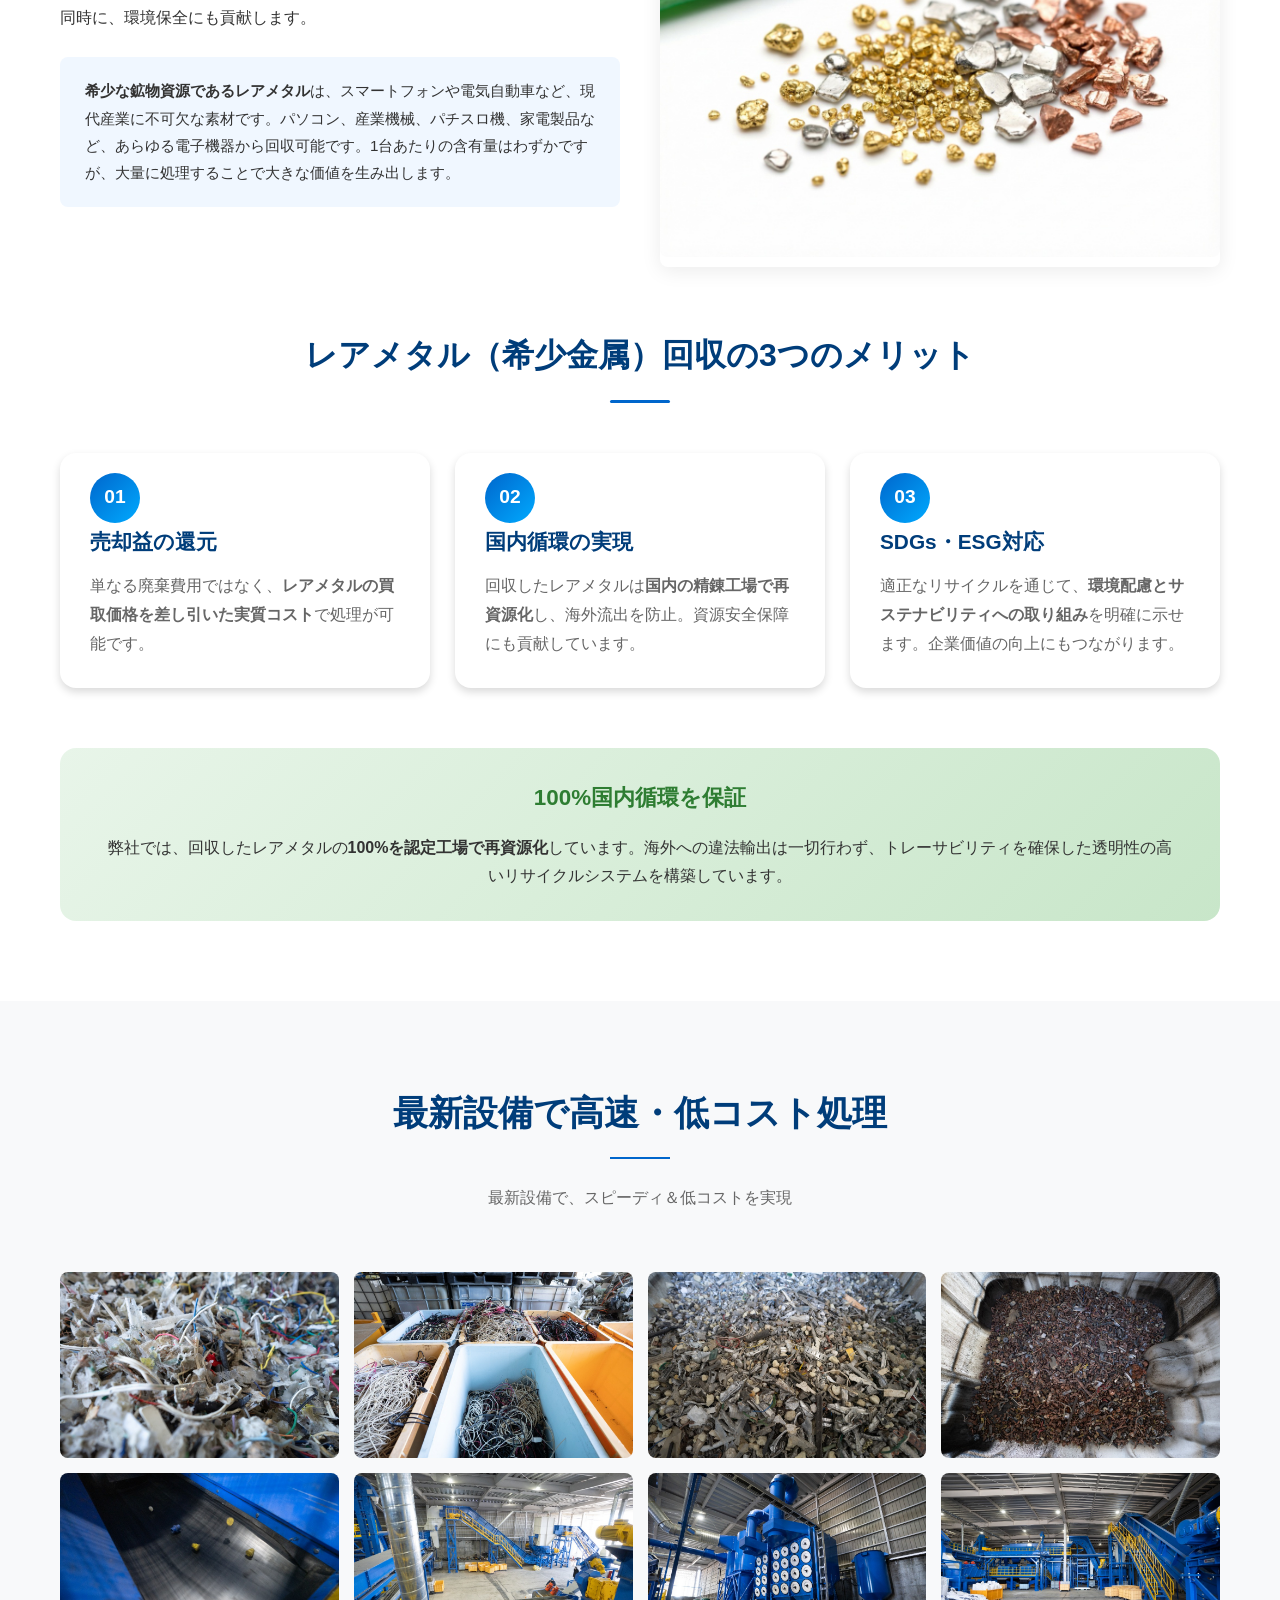
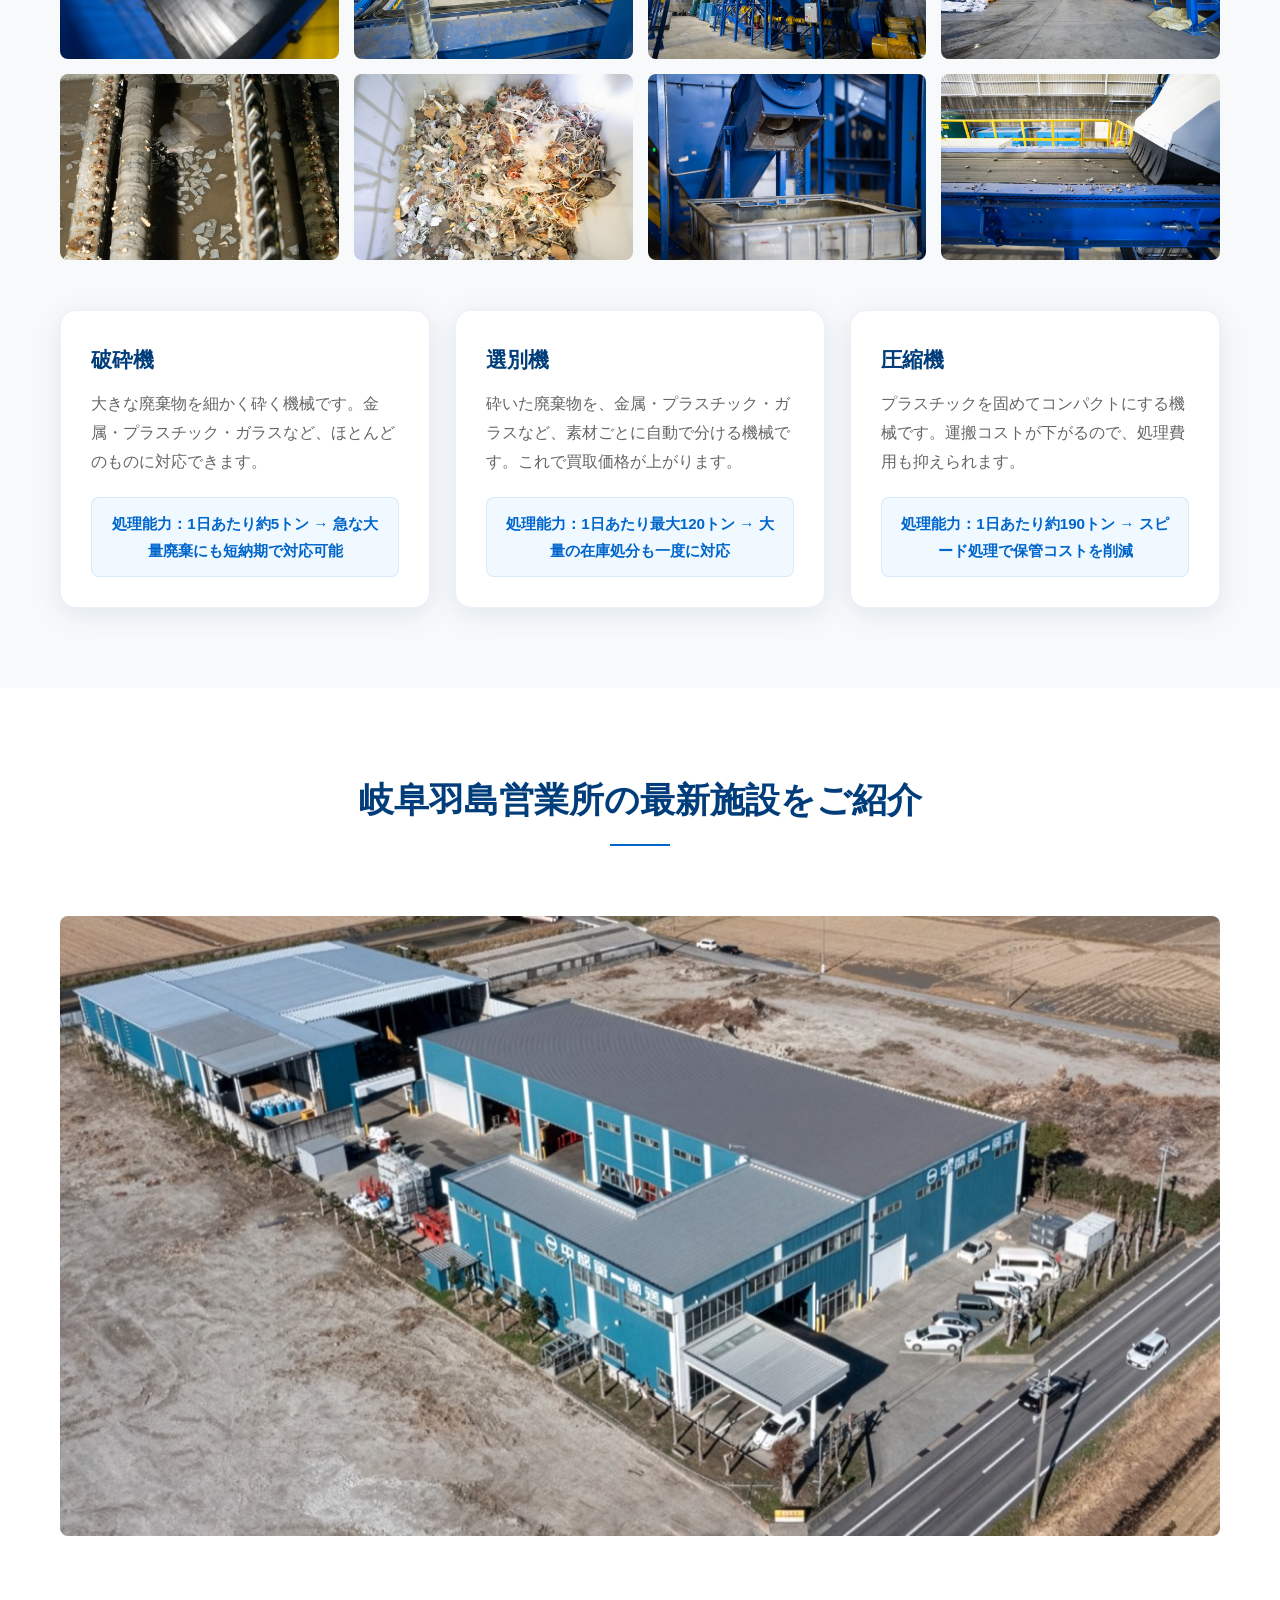
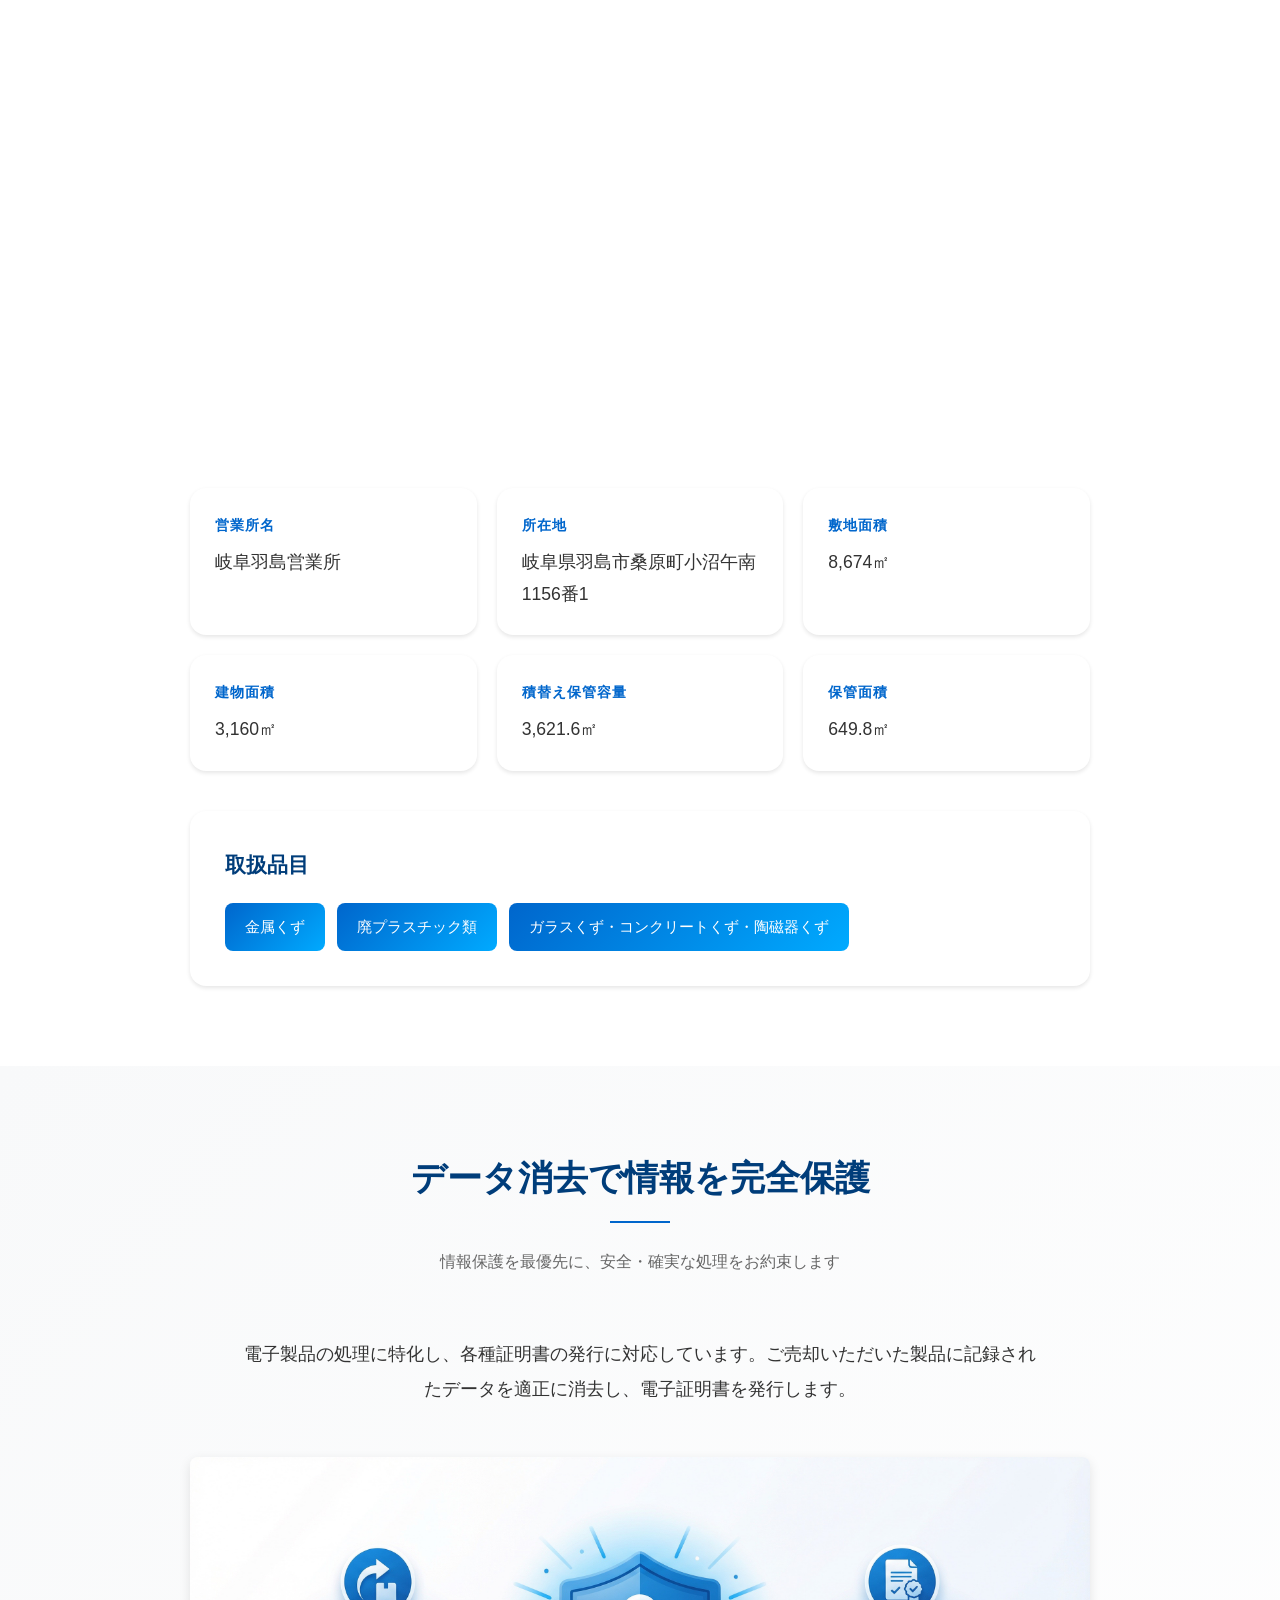
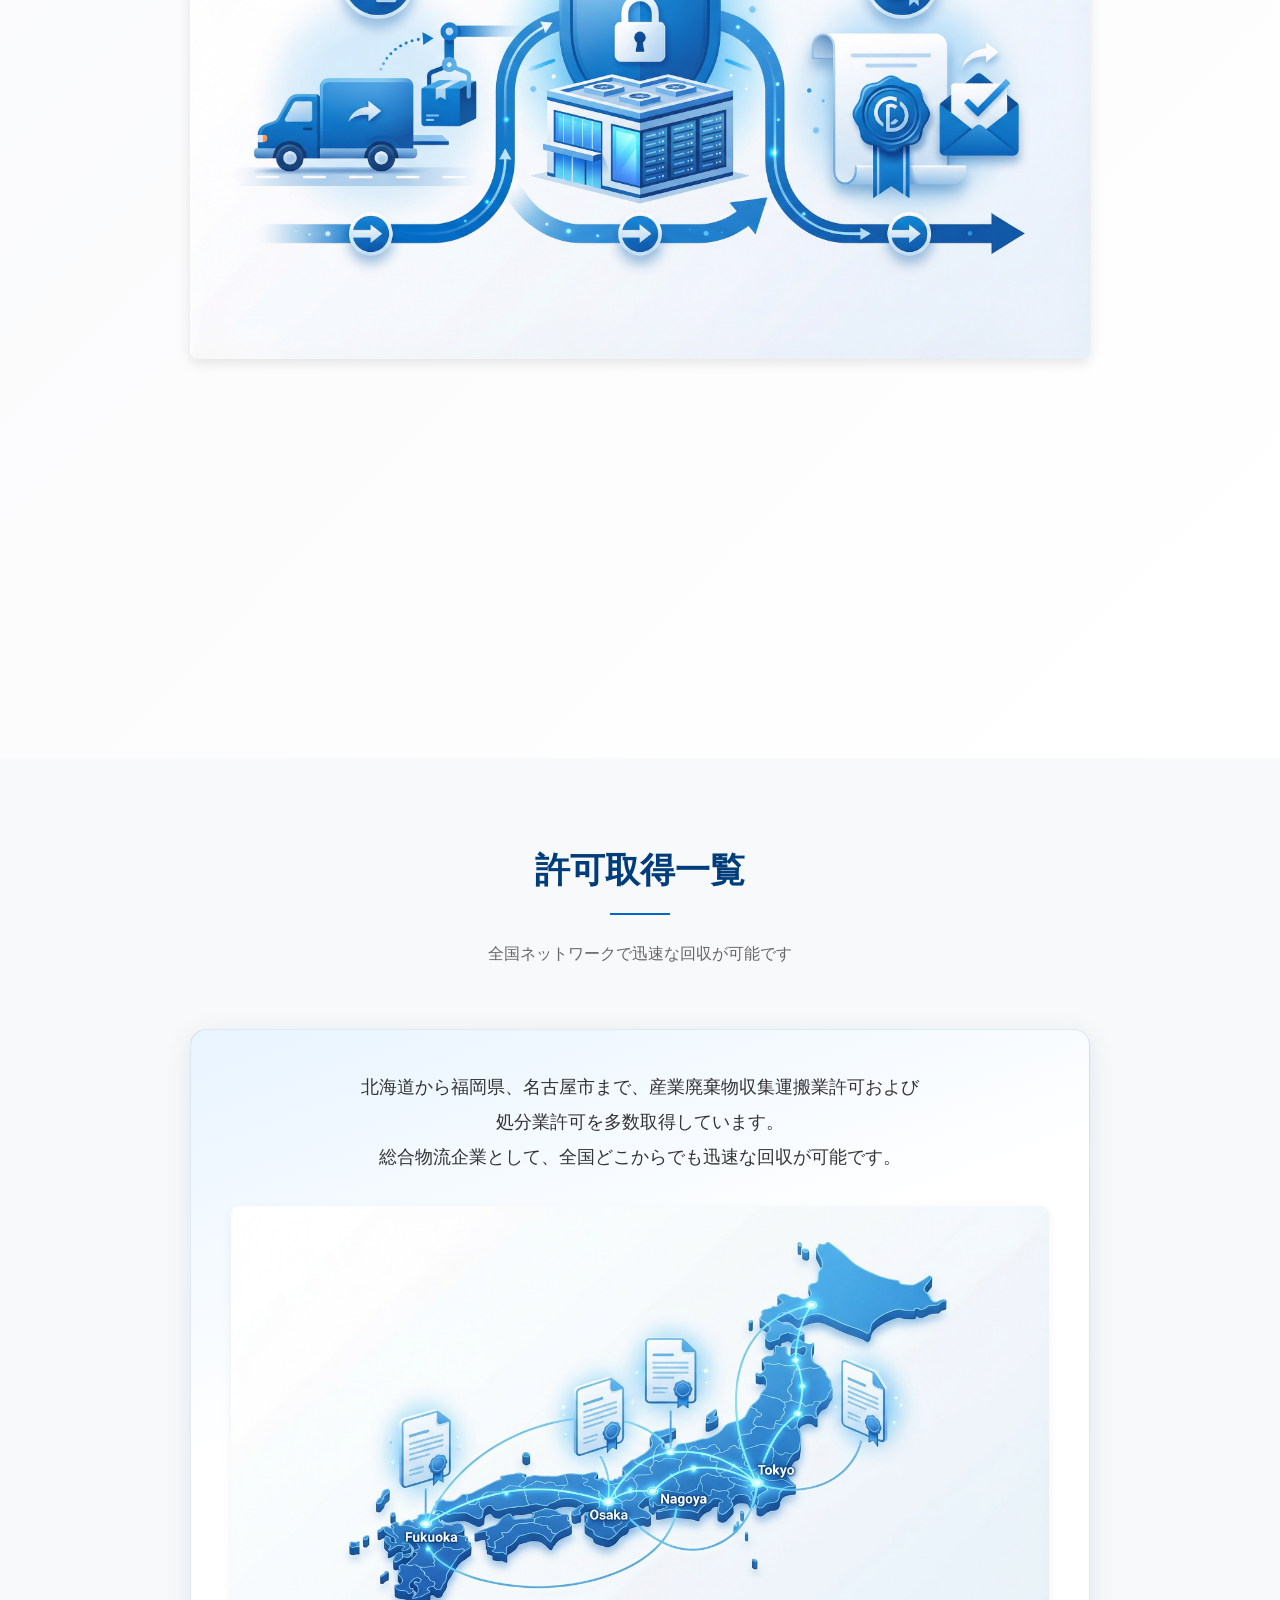
==== commit 17bc1879: "Deploy v2 redesign of 岐阜羽島営業所 site to repo root - Moved site files from chubudaiichi/ to root for Gi" ====
--- a/index.html
+++ b/index.html
@@ -6,7 +6,7 @@
     <meta name="viewport" content="width=device-width, initial-scale=1.0">
     <meta name="robots" content="noindex, nofollow">
     <meta name="googlebot" content="noindex, nofollow">
-    <title>産業廃棄物処理・リサイクル｜岐阜羽島サーキュラーエコノミー営業所｜中部第一輸送</title>
+    <title>産業廃棄物処理・リサイクル｜岐阜羽島営業所｜中部第一輸送</title>
     <meta name="description"
         content="岐阜羽島の産業廃棄物処理・リサイクル施設。金属・プラスチック・電子機器の一括処理、レアメタル回収、データ消去サービス。創業50年・行政処分ゼロの信頼。国内循環100%でSDGs・経済安全保障に対応。東海地区から全国対応可能。">
     <meta name="keywords" content="産業廃棄物処理,リサイクル,岐阜,羽島,レアメタル回収,データ消去,電子機器処理,国内循環,SDGs,経済安全保障,東海,中部第一輸送">
@@ -16,7 +16,7 @@
     <!-- Open Graph / Facebook -->
     <meta property="og:type" content="website">
     <meta property="og:url" content="https://cdy.co.jp/hashima/">
-    <meta property="og:title" content="産業廃棄物処理・リサイクル｜岐阜羽島サーキュラーエコノミー営業所｜中部第一輸送">
+    <meta property="og:title" content="産業廃棄物処理・リサイクル｜岐阜羽島営業所｜中部第一輸送">
     <meta property="og:description" content="岐阜羽島の産業廃棄物処理・リサイクル施設。創業50年・行政処分ゼロの信頼。国内循環100%でSDGs・経済安全保障に対応。">
     <meta property="og:image" content="https://cdy.co.jp/hashima/images/common/ogp_image.png">
     <meta property="og:locale" content="ja_JP">
@@ -25,7 +25,7 @@
     <!-- Twitter Card -->
     <meta name="twitter:card" content="summary_large_image">
     <meta name="twitter:url" content="https://cdy.co.jp/hashima/">
-    <meta name="twitter:title" content="産業廃棄物処理・リサイクル｜岐阜羽島サーキュラーエコノミー営業所">
+    <meta name="twitter:title" content="産業廃棄物処理・リサイクル｜岐阜羽島営業所">
     <meta name="twitter:description" content="岐阜羽島の産業廃棄物処理・リサイクル施設。創業50年・行政処分ゼロの信頼。国内循環100%でSDGs対応。">
     <meta name="twitter:image" content="https://cdy.co.jp/hashima/images/common/ogp_image.png">
 
@@ -132,7 +132,7 @@
 
         .case-study-card {
             background: white;
-            border-radius: 12px;
+            border-radius: 16px;
             box-shadow: 0 4px 20px rgba(0, 0, 0, 0.08);
             overflow: hidden;
         }
@@ -254,7 +254,7 @@
         .sdgs-intro {
             background: linear-gradient(135deg, #e8f5e9 0%, #c8e6c9 100%);
             padding: 25px 30px;
-            border-radius: 12px;
+            border-radius: 16px;
             margin-bottom: 30px;
         }
 
@@ -270,16 +270,16 @@
         }
 
         .sdgs-benefit-item {
-            background: white;
+            background: linear-gradient(160deg, #f0fff4 0%, #ffffff 38%);
             padding: 30px 25px;
             border-radius: 8px;
-            box-shadow: 0 10px 30px rgba(0, 0, 0, 0.05);
-            border-top: 4px solid #4caf50;
-            border-left: none;
-            transition: transform 0.3s ease;
+            box-shadow: 0 6px 24px rgba(46, 125, 50, 0.09);
+            border: 1px solid rgba(76, 175, 80, 0.15);
+            transition: box-shadow 0.25s, transform 0.25s;
         }
 
         .sdgs-benefit-item:hover {
+            box-shadow: 0 12px 32px rgba(46, 125, 50, 0.16);
             transform: translateY(-5px);
         }
 
@@ -378,7 +378,7 @@
         .assurance-box {
             background: linear-gradient(135deg, #e8f5e9 0%, #c8e6c9 100%);
             padding: 30px 40px;
-            border-radius: 12px;
+            border-radius: 16px;
             text-align: center;
         }
 
@@ -412,6 +412,187 @@
                 font-size: 1.2rem;
             }
         }
+
+        /* ─── タイムライン（8ステップ） ──────────── */
+        .timeline-wrapper {
+            margin-top: 40px;
+        }
+
+        .timeline-row {
+            display: flex;
+            position: relative;
+        }
+
+        .timeline-step {
+            flex: 1;
+            display: flex;
+            flex-direction: column;
+            align-items: center;
+            text-align: center;
+            padding: 0 8px 28px;
+            position: relative;
+        }
+
+        /* 水平接続線 */
+        .timeline-step::before {
+            content: '';
+            position: absolute;
+            top: 23px;
+            left: 0;
+            right: 0;
+            height: 2px;
+            background: #c5d8ec;
+            z-index: 0;
+        }
+
+        .timeline-step:first-child::before { left: 50%; }
+        .timeline-step:last-child::before  { right: 50%; }
+
+        .timeline-circle {
+            width: 48px;
+            height: 48px;
+            border-radius: 50%;
+            background: #005293;
+            color: white;
+            display: flex;
+            align-items: center;
+            justify-content: center;
+            font-weight: 800;
+            font-size: 1.1rem;
+            margin-bottom: 16px;
+            flex-shrink: 0;
+            position: relative;
+            z-index: 1;
+            box-shadow: 0 0 0 4px white, 0 0 0 6px #c5d8ec;
+        }
+
+        .timeline-step.is-cert .timeline-circle {
+            background: #e65100;
+            box-shadow: 0 0 0 4px white, 0 0 0 6px rgba(230, 81, 0, 0.3);
+        }
+
+        .timeline-title {
+            font-size: 1.05rem;
+            font-weight: 700;
+            color: #222;
+            line-height: 1.4;
+            margin-bottom: 8px;
+        }
+
+        .timeline-step.is-cert .timeline-title {
+            color: #c04a00;
+        }
+
+        .timeline-desc {
+            font-size: 0.92rem;
+            color: #555;
+            line-height: 1.6;
+        }
+
+        .timeline-connector {
+            display: flex;
+            align-items: center;
+            justify-content: center;
+            gap: 6px;
+            padding: 10px 0;
+            color: #005293;
+            font-size: 1rem;
+            font-weight: 600;
+        }
+
+        .timeline-connector span {
+            font-size: 0.82rem;
+            color: #888;
+            font-weight: normal;
+        }
+
+        @media (max-width: 768px) {
+            .timeline-row {
+                display: grid;
+                grid-template-columns: repeat(2, 1fr);
+                gap: 20px;
+            }
+
+            .timeline-step::before { display: none; }
+            .timeline-step { padding-bottom: 0; }
+        }
+
+        /* ─── 証明書発行サービスセクション ──────────── */
+        .cert-service-section {
+            padding: 80px 0;
+            background: linear-gradient(135deg, #fff8f5 0%, #fff3ee 100%);
+        }
+
+        .cert-service-grid {
+            display: grid;
+            grid-template-columns: repeat(3, 1fr);
+            gap: 24px;
+            margin-top: 40px;
+        }
+
+        .cert-service-card {
+            background: linear-gradient(160deg, #fff3ee 0%, #ffffff 38%);
+            border-radius: 16px;
+            padding: 30px 22px 26px;
+            box-shadow: 0 4px 20px rgba(230, 81, 0, 0.08);
+            border: 1px solid rgba(230, 81, 0, 0.12);
+            text-align: center;
+            transition: box-shadow 0.25s, transform 0.25s;
+        }
+
+        .cert-service-card:hover {
+            box-shadow: 0 10px 32px rgba(230, 81, 0, 0.15);
+            transform: translateY(-4px);
+        }
+
+        .cert-service-icon {
+            width: 60px;
+            height: 60px;
+            border-radius: 50%;
+            background: #fff3ee;
+            display: flex;
+            align-items: center;
+            justify-content: center;
+            margin: 0 auto 16px;
+            color: #e65100;
+        }
+
+        .cert-service-icon svg {
+            width: 28px;
+            height: 28px;
+        }
+
+        .cert-service-card h3 {
+            font-size: 1.15rem;
+            color: #222;
+            margin-bottom: 12px;
+            font-weight: 700;
+        }
+
+        .cert-service-card p {
+            font-size: 0.95rem;
+            color: #444;
+            line-height: 1.8;
+        }
+
+        .cert-badge {
+            display: inline-block;
+            margin-top: 14px;
+            background: #fff3ee;
+            color: #e65100;
+            font-size: 0.85rem;
+            font-weight: 700;
+            padding: 4px 14px;
+            border-radius: 4px;
+            border: 1px solid #e65100;
+        }
+
+        @media (max-width: 768px) {
+            .cert-service-grid {
+                grid-template-columns: 1fr;
+                gap: 16px;
+            }
+        }
     </style>
 
     <!-- Structured Data (JSON-LD) -->
@@ -419,7 +600,7 @@
     {
       "@context": "https://schema.org",
       "@type": "LocalBusiness",
-      "name": "岐阜羽島サーキュラーエコノミー営業所",
+      "name": "岐阜羽島営業所",
       "image": "https://cdy.co.jp/hashima/images/hero/hero_front.jpg",
       "description": "産業廃棄物処理・リサイクル施設。金属・プラスチック・電子機器の一括処理、レアメタル回収、データ消去サービスを提供。",
       "@id": "https://cdy.co.jp/hashima/",
@@ -485,7 +666,9 @@
         <div class="container">
             <div class="header-content">
                 <div class="logo">
-                    <img src="images/common/chubu-daiichi_logo.png" alt="中部第一輸送株式会社" class="logo-image">
+                    <a href="https://cdy.co.jp/" aria-label="中部第一輸送株式会社 公式サイト">
+                        <img src="images/common/chubu-daiichi_logo.png" alt="中部第一輸送株式会社" class="logo-image">
+                    </a>
                 </div>
                 <!-- PC用ナビゲーション（モバイルでは非表示） -->
                 <!-- <nav class="nav">
@@ -527,8 +710,9 @@
         <div class="outline-title">目次</div>
         <a href="#about">選ばれる理由</a>
         <a href="#solution">こんなお悩み/解決</a>
-        <a href="#case-studies">導入事例</a>
         <a href="#capabilities">できること</a>
+        <a href="#workflow">ご利用の流れ</a>
+        <a href="#certificates">証明書発行</a>
         <a href="#rare-metal">レアメタル</a>
         <a href="#facilities">施設/設備</a>
         <a href="#data-deletion">データ消去</a>
@@ -546,8 +730,9 @@
         <nav class="outline-panel-links">
             <a href="#about">選ばれる理由</a>
             <a href="#solution">こんなお悩み/解決</a>
-            <a href="#case-studies">導入事例</a>
             <a href="#capabilities">できること</a>
+            <a href="#workflow">ご利用の流れ</a>
+            <a href="#certificates">証明書発行</a>
             <a href="#rare-metal">レアメタル</a>
             <a href="#facilities">施設/設備</a>
             <a href="#data-deletion">データ消去</a>
@@ -569,7 +754,7 @@
         <div class="hero-image-pc"></div>
         <!-- スマホ表示用の画像 -->
         <div class="hero-image-mobile">
-            <img src="images/hero/hero_front.jpg" alt="岐阜羽島サーキュラーエコノミー営業所">
+            <img src="images/hero/hero_front.jpg" alt="岐阜羽島営業所">
         </div>
         <div class="container">
             <div class="hero-content">
@@ -577,12 +762,16 @@
                 <div class="authority-badges">
                     <div class="badge-item">創業50年の信頼</div>
                     <div class="badge-item">経済産業省 DX認定事業者</div>
-                    <div class="badge-item">国内循環100%</div>
-                </div>
-
-                <h1 class="hero-title">岐阜羽島サーキュラーエコノミー営業所<br>産業廃棄物処理・リサイクル</h1>
-
-                <p class="hero-catchphrase">仕分け不要・窓口1つ・書類もお任せ<br><strong>お電話一本で、廃棄物処理が全部完結</strong></p>
+                    <div class="badge-item">資源の国内循環</div>
+                </div>
+
+                <h1 class="hero-title">岐阜羽島営業所<br>産業廃棄物処理・リサイクル</h1>
+
+                <p class="hero-catchphrase" style="line-height: 1.6; display: block !important;">
+                    仕分け不要
+                    <span style="display: block !important; font-size: 0.7em; font-weight: normal; margin: 8px 0; line-height: 1.4;">（プラスチック・金属など複合素材もそのまま一括処理）</span>
+                    窓口1つ・お電話一本で、廃棄物処理が全部完結
+                </p>
                 <div class="hero-buttons">
                     <a href="#contact" class="btn btn-white btn-with-icon"
                         style="background-color: #ffffff; color: #0066cc; border-color: #ffffff;">
@@ -592,7 +781,7 @@
                         </svg>
                         <span class="btn-text">相談・見積もり（無料）</span>
                     </a>
-                    <a href="#facilities" class="btn btn-primary"
+                    <a href="#facility-visit" class="btn btn-primary"
                         style="background-color: #ff9800; border-color: #ff9800;">施設見学を申し込む</a>
                 </div>
             </div>
@@ -606,12 +795,12 @@
                 <h2 class="lead-heading">窓口ひとつで、すべて完結</h2>
                 <div class="lead-visual" style="text-align: center; margin-bottom: 30px;">
                     <img src="images/one_stop_solution_workflow_diagram.jpg"
-                        alt="One-stop waste management solution - from fragmented multi-vendor approach to unified efficient service"
-                        style="width: 100%; max-width: 800px; height: auto; border-radius: 12px; box-shadow: 0 4px 20px rgba(0,0,0,0.1);">
+                        alt="ワンストップ廃棄物処理ソリューションのワークフロー図。複数業者への依頼から、岐阜羽島営業所への一括窓口化による効率化を表現。"
+                        style="width: 100%; max-width: 800px; height: auto; border-radius: 8px; box-shadow: 0 4px 20px rgba(0,0,0,0.1);">
                 </div>
                 <div class="lead-box">
                     <p class="lead-description">
-                        岐阜羽島サーキュラーエコノミー営業所は、金属・プラスチック・ガラスなど多様な廃棄物を一括で処理する最新設備を備えた総合リサイクル施設です。<br>
+                        岐阜羽島営業所は、金属・プラスチック・ガラスなど多様な廃棄物を一括で処理する最新設備を備えた総合リサイクル施設です。<br>
                         <strong>廃製品から取り出したレアメタル等を国内メーカーへ売却する「国内循環」スキーム</strong>により、貴重な資源の海外流出を防ぎます。
                     </p>
                     <ul class="lead-simple-list">
@@ -628,90 +817,48 @@
     <section id="about" class="features-section">
         <div class="container">
             <div class="section-header">
-                <h2 class="section-title">選ばれる6つの理由</h2>
+                <h2 class="section-title">選ばれる3つの理由</h2>
                 <p class="section-subtitle">他社にはない「透明性」と「信頼」がここにあります</p>
             </div>
-            <div class="features-grid">
-                <!-- 1. 遠隔監視（最強の武器） -->
-                <div class="feature-card" style="position: relative; overflow: visible;">
-                    <div
-                        style="position: absolute; top: -15px; left: 50%; transform: translateX(-50%); background: #005293; color: white; padding: 5px 15px; border-radius: 20px; font-weight: bold; font-size: 0.9rem; white-space: nowrap; box-shadow: 0 2px 5px rgba(0,0,0,0.2);">
-                        不法投棄の不安ゼロ</div>
-                    <div class="feature-image diagram-container">
-                        <img src="images/facilities/remote_monitoring_system_24_7.jpg"
-                            alt="Industrial waste remote monitoring system with 24/7 smartphone access for real-time tracking"
-                            style="width: 100%; height: auto; border-radius: 8px;">
-                    </div>
-                    <h3>スマホで24時間処理を確認</h3>
-                    <p>クラウドカメラにより、<strong>廃棄物の処理をスマホやPCからリアルタイムで監視可能</strong>。「ブラックボックス」になりがちな業界で、透明性を実現しています。</p>
-                </div>
-
-                <!-- 2. 行政処分ゼロ（信頼の証） -->
-                <div class="feature-card" style="position: relative; overflow: visible;">
-                    <div
-                        style="position: absolute; top: -15px; left: 50%; transform: translateX(-50%); background: #005293; color: white; padding: 5px 15px; border-radius: 20px; font-weight: bold; font-size: 0.9rem; white-space: nowrap; box-shadow: 0 2px 5px rgba(0,0,0,0.2);">
-                        創業50年の信頼</div>
-                    <div class="feature-image">
-                        <img src="images/facilities/zero_administrative_penalties_compliance.jpg"
-                            alt="Zero administrative penalties - 50 years of compliance in industrial waste management"
-                            style="width: 100%; height: auto; border-radius: 8px;">
-                    </div>
-                    <h3>創業50年で行政処分ゼロ</h3>
-                    <p>コンプライアンスを最優先に経営し、<strong>行政処分を一度も受けたことがありません</strong>。上場企業様や官公庁様にも選ばれています。</p>
-                </div>
-
-                <!-- 3. 国内循環（安全保障） -->
-                <div class="feature-card" style="position: relative; overflow: visible;">
-                    <div
-                        style="position: absolute; top: -15px; left: 50%; transform: translateX(-50%); background: #005293; color: white; padding: 5px 15px; border-radius: 20px; font-weight: bold; font-size: 0.9rem; white-space: nowrap; box-shadow: 0 2px 5px rgba(0,0,0,0.2);">
-                        経済安全保障に対応</div>
-                    <div class="feature-image">
-                        <img src="images/facilities/domestic_recycling_circular_economy.jpg"
-                            alt="100% domestic circular economy recycling system for resource recovery"
-                            style="width: 100%; height: auto; border-radius: 8px;">
-                    </div>
-                    <h3>国内技術で資源を100%循環</h3>
-                    <p>回収した資源は<strong>日本の技術で100%国内再資源化</strong>。海外への不正輸出リスクを遮断し、御社のCSR活動や経済安全保障に貢献します。</p>
-                </div>
-
-                <!-- 4. 窓口一本化（利便性） -->
-                <div class="feature-card" style="position: relative; overflow: visible;">
-                    <div
-                        style="position: absolute; top: -15px; left: 50%; transform: translateX(-50%); background: #005293; color: white; padding: 5px 15px; border-radius: 20px; font-weight: bold; font-size: 0.9rem; white-space: nowrap; box-shadow: 0 2px 5px rgba(0,0,0,0.2);">
-                        面倒な手間ゼロ</div>
-                    <div class="feature-image">
-                        <img src="images/features/reason_one_stop_staff_phone.png" alt="オフィスでの打ち合わせ風景"
-                            style="width: 100%; height: auto; aspect-ratio: 16/9; object-fit: cover; border-radius: 8px;">
-                    </div>
-                    <h3>お電話一本で全てが完結</h3>
-                    <p>仕分け、運搬、処理、書類手続きまで全部お任せ。<strong>複数の業者に連絡する必要はありません</strong>。少量からでもお気軽にご依頼いただけます。</p>
-                </div>
-
-                <!-- 5. 最新設備（経済性） -->
-                <div class="feature-card" style="position: relative; overflow: visible;">
-                    <div
-                        style="position: absolute; top: -15px; left: 50%; transform: translateX(-50%); background: #005293; color: white; padding: 5px 15px; border-radius: 20px; font-weight: bold; font-size: 0.9rem; white-space: nowrap; box-shadow: 0 2px 5px rgba(0,0,0,0.2);">
-                        処理費用を削減</div>
-                    <div class="feature-image">
-                        <img src="images/features/feature_equipment_real.jpg" alt="最新の破砕機・選別機の稼働写真"
-                            style="width: 100%; height: auto; border-radius: 8px;">
-                    </div>
-                    <h3>最新設備で高速・低コスト</h3>
-                    <p>最新の破砕・選別設備により、<strong>スピーディで経済的な処理</strong>を実現。金属・プラスチック・ガラスなど、多様な廃棄物に対応しています。</p>
-                </div>
-
-                <!-- 6. データ消去（機密性） -->
-                <div class="feature-card" style="position: relative; overflow: visible;">
-                    <div
-                        style="position: absolute; top: -15px; left: 50%; transform: translateX(-50%); background: #005293; color: white; padding: 5px 15px; border-radius: 20px; font-weight: bold; font-size: 0.9rem; white-space: nowrap; box-shadow: 0 2px 5px rgba(0,0,0,0.2);">
-                        情報漏洩リスクゼロ</div>
-                    <div class="feature-image">
+            <div class="reasons-list">
+                <!-- 理由1 -->
+                <div class="reason-item">
+                    <div class="reason-image">
+                        <img src="images/features/reason_one_stop_staff_phone.png" alt="オフィスでの打ち合わせ風景">
+                    </div>
+                    <div class="reason-content">
+                        <span class="reason-badge">面倒な手間ゼロ</span>
+                        <div class="reason-number">01</div>
+                        <h3>お電話一本で全てが完結</h3>
+                        <p>仕分け、運搬、処理、書類手続きまで全部お任せ。<strong>複数の業者に連絡する必要はありません</strong>。少量からでもお気軽にご依頼いただけます。</p>
+                    </div>
+                </div>
+
+                <!-- 理由2 -->
+                <div class="reason-item">
+                    <div class="reason-image">
+                        <img src="images/features/feature_equipment_real.jpg" alt="岐阜羽島営業所の最新鋭の破砕機・自動選別機が稼働している様子">
+                    </div>
+                    <div class="reason-content">
+                        <span class="reason-badge">処理費用を削減</span>
+                        <div class="reason-number">02</div>
+                        <h3>最新設備で高速・低コスト</h3>
+                        <p>最新の破砕・選別設備により、<strong>スピーディで経済的な処理</strong>を実現。金属・プラスチック・ガラスなど、多様な廃棄物に対応しています。</p>
+                    </div>
+                </div>
+
+                <!-- 理由3 -->
+                <div class="reason-item">
+                    <div class="reason-image" style="border: 1px solid #e0e0e0;">
                         <img src="images/facilities/data_erasure_certificate_security.jpg"
-                            alt="Data erasure certificate issuance service for secure electronic waste disposal"
-                            style="width: 100%; height: auto; aspect-ratio: 16/9; object-fit: cover; border-radius: 8px; border: 1px solid #e0e0e0;">
-                    </div>
-                    <h3>データ消去で証明書を発行</h3>
-                    <p>電子機器のデータ消去に対応し、<strong>電子証明書を発行</strong>します。物理破壊と論理消去を組み合わせ、機密情報を完全に保護します。</p>
+                            alt="機密情報・データの適正処理を証明するデータ消去証明書の見本。情報漏洩対策の信頼性を表現。">
+                    </div>
+                    <div class="reason-content">
+                        <span class="reason-badge">情報漏洩リスクゼロ</span>
+                        <div class="reason-number">03</div>
+                        <h3>データ消去で証明書を発行</h3>
+                        <p>電子機器のデータ消去に対応し、<strong>電子証明書を発行</strong>します。物理破壊と論理消去を組み合わせ、機密情報を完全に保護します。</p>
+                    </div>
                 </div>
             </div>
         </div>
@@ -787,152 +934,21 @@
         </div>
     </section>
 
-    <!-- 導入事例セクション -->
-    <section id="case-studies" class="case-studies-section">
-        <div class="container">
-            <div class="section-header">
-                <h2 class="section-title">お客様の導入事例をご紹介</h2>
-                <p class="section-subtitle">実際にご利用いただいたお客様の声をご紹介します</p>
-            </div>
-            <div class="case-studies-grid">
-                <!-- 事例1 -->
-                <div class="case-study-card">
-                    <div class="case-study-header">
-                        <span class="case-industry">【サンプル】製造業 東海精密部品株式会社様</span>
-                    </div>
-                    <div class="case-study-content">
-                        <div class="case-before-after">
-                            <div class="case-before">
-                                <h4>Before</h4>
-                                <ul>
-                                    <li>3社に分けて依頼、調整に月12時間</li>
-                                    <li>年間処理費用 約1,200万円</li>
-                                </ul>
-                            </div>
-                            <div class="case-arrow">→</div>
-                            <div class="case-after">
-                                <h4>After</h4>
-                                <ul>
-                                    <li>窓口1つで完結、調整時間ゼロ</li>
-                                    <li>年間処理費用 <strong>約28%削減</strong></li>
-                                </ul>
-                            </div>
-                        </div>
-                        <div class="case-voice">
-                            <p class="voice-text">「処理の見える化で安心感が増し、社内稟議も通しやすくなりました。月次レポートがあるので管理も楽です。」</p>
-                            <p class="voice-person">— 総務部 佐藤様</p>
-                        </div>
-                    </div>
-                </div>
-
-                <!-- 事例2 -->
-                <div class="case-study-card">
-                    <div class="case-study-header">
-                        <span class="case-industry">【サンプル】物流業 中部ロジスティクス株式会社様</span>
-                    </div>
-                    <div class="case-study-content">
-                        <div class="case-before-after">
-                            <div class="case-before">
-                                <h4>Before</h4>
-                                <ul>
-                                    <li>仕分け作業に社員が月2回・丸1日拘束</li>
-                                    <li>マニフェストの締切遅れで監査指摘</li>
-                                </ul>
-                            </div>
-                            <div class="case-arrow">→</div>
-                            <div class="case-after">
-                                <h4>After</h4>
-                                <ul>
-                                    <li>仕分け不要で<strong>月16時間削減</strong></li>
-                                    <li>書類一式が翌月5営業日で完了</li>
-                                </ul>
-                            </div>
-                        </div>
-                        <div class="case-voice">
-                            <p class="voice-text">「現場の残業が減り、担当者の負担が大きく軽くなりました。書類の対応も早くて助かっています。」</p>
-                            <p class="voice-person">— 物流管理部 田中様</p>
-                        </div>
-                    </div>
-                </div>
-
-                <!-- 事例3 -->
-                <div class="case-study-card">
-                    <div class="case-study-header">
-                        <span class="case-industry">【サンプル】食品製造業 岐阜フーズ工場様</span>
-                    </div>
-                    <div class="case-study-content">
-                        <div class="case-before-after">
-                            <div class="case-before">
-                                <h4>Before</h4>
-                                <ul>
-                                    <li>廃プラ・金属が混在し委託先が限定</li>
-                                    <li>年間処理費用 約780万円</li>
-                                </ul>
-                            </div>
-                            <div class="case-arrow">→</div>
-                            <div class="case-after">
-                                <h4>After</h4>
-                                <ul>
-                                    <li>一括回収で対応、分別作業を削減</li>
-                                    <li>買取で<strong>実質コスト15%減</strong></li>
-                                </ul>
-                            </div>
-                        </div>
-                        <div class="case-voice">
-                            <p class="voice-text">「分別の手間が減り、現場が本来業務に集中できるようになりました。買取分があるのも大きいです。」</p>
-                            <p class="voice-person">— 製造課 山本様</p>
-                        </div>
-                    </div>
-                </div>
-
-                <!-- 事例4 -->
-                <div class="case-study-card">
-                    <div class="case-study-header">
-                        <span class="case-industry">【サンプル】電子機器メーカー 名古屋エレクトロニクス株式会社様</span>
-                    </div>
-                    <div class="case-study-content">
-                        <div class="case-before-after">
-                            <div class="case-before">
-                                <h4>Before</h4>
-                                <ul>
-                                    <li>産廃と機密機器で業者が分かれて調整が煩雑</li>
-                                    <li>データ消去証明の発行に1週間</li>
-                                </ul>
-                            </div>
-                            <div class="case-arrow">→</div>
-                            <div class="case-after">
-                                <h4>After</h4>
-                                <ul>
-                                    <li>ワンストップで<strong>調整時間ゼロ</strong></li>
-                                    <li>証明書は最短3営業日で受領</li>
-                                </ul>
-                            </div>
-                        </div>
-                        <div class="case-voice">
-                            <p class="voice-text">「機密対応までまとめて依頼できるので安心です。証明書のスピードも早く、監査対応が楽になりました。」</p>
-                            <p class="voice-person">— 情報システム部 鈴木様</p>
-                        </div>
-                    </div>
-                </div>
-            </div>
-            <p class="case-note" style="text-align: center; margin-top: 2rem; color: #666; font-size: 0.9rem;">※
-                上記はサンプルです。実際の事例に差し替え予定</p>
-        </div>
-    </section>
+
 
     <!-- 環境への取り組みセクション -->
     <section id="circular" class="circular-economy-section">
         <div class="container">
             <div class="section-header">
-                <h2 class="section-title">国内循環100%で資源を守る</h2>
-                <p class="section-subtitle">海外流出のリスクを遮断。「捨てる」から「守る」リサイクルへ</p>
+                <h2 class="section-title">国内循環で資源を守る</h2>
+                <p class="section-subtitle">「捨てる」から「守る」リサイクルへ</p>
             </div>
 
             <div class="circular-intro">
                 <div class="circular-intro-text">
-                    <h3>海外への不正輸出リスク、抱えていませんか？</h3>
-                    <p>近年、廃棄された金属やプラスチックが海外へ不正に輸出され、環境汚染や不適切な処理が行われるケースが問題視されています。</p>
-                    <p>中部第一輸送は、<strong>回収した資源を国内メーカーへ100%還流</strong>させる「完全国内循環」スキームを確立。<strong>日本の技術で再資源化</strong>し、<strong>貴重な資源（レアメタル・プラ等）の海外流出を阻止</strong>。日本の経済安全保障にも貢献します。
+
+
+                    <p>中部第一輸送は、<strong>回収した資源を国内メーカーへ還流</strong>させる「完全国内循環」スキームを確立。<strong>日本の技術で再資源化</strong>し、<strong>貴重な資源（レアメタル・プラ等）を国内で有効活用します</strong>。
                     </p>
                     <p>もちろん、有価物としての買取で<strong>処理コストの削減</strong>も同時に実現します。</p>
                     <div class="merit-highlight-box">
@@ -944,7 +960,7 @@
                                 <div class="check-mark-wrapper">
                                     <span class="check-mark"></span>
                                 </div>
-                                <span class="text"><strong>海外流出リスクゼロ</strong>。トレーサビリティも万全</span>
+                                <span class="text">処理の「見える化」で<strong>確実な追跡証明（トレーサビリティ）</strong>を発行</span>
                             </li>
                             <li>
                                 <div class="check-mark-wrapper">
@@ -956,7 +972,19 @@
                                 <div class="check-mark-wrapper">
                                     <span class="check-mark"></span>
                                 </div>
-                                <span class="text">手間なく<strong>SDGs・経済安全保障</strong>に対応</span>
+                                <span class="text">処理を任せるだけで<strong>企業のSDGs活動</strong>に直結</span>
+                            </li>
+                            <li>
+                                <div class="check-mark-wrapper">
+                                    <span class="check-mark"></span>
+                                </div>
+                                <span class="text">プラスチック・鉄など<strong>複合素材も一括で処理可能</strong></span>
+                            </li>
+                            <li>
+                                <div class="check-mark-wrapper">
+                                    <span class="check-mark"></span>
+                                </div>
+                                <span class="text"><strong>解体・撤去・回収業務</strong>までワンストップで対応</span>
                             </li>
                         </ul>
                     </div>
@@ -980,11 +1008,7 @@
                         <h4>プラスチックの再資源化</h4>
                         <p>廃プラスチックを原材料に再生。<strong>環境対応の実績</strong>として企業PRに使えます。</p>
                     </div>
-                    <div class="simple-benefit-item">
-                        <div class="benefit-number">03</div>
-                        <h4>面倒な書類は全部お任せ</h4>
-                        <p>マニフェスト（処理記録）など、<strong>必要な書類は全て当社が作成</strong>。行政への報告書も万全です。</p>
-                    </div>
+
                 </div>
             </div>
 
@@ -1015,7 +1039,7 @@
                 <h3 class="subsection-title">SDGs・ESG対応をお考えの企業様へ</h3>
                 <div class="sdgs-content">
                     <div class="sdgs-intro">
-                        <p>当営業所の名称「<strong>サーキュラーエコノミー（循環型経済）</strong>」は、廃棄物を資源として循環させ、持続可能な社会を実現する経済モデルです。</p>
+                        <p>当営業所では、廃棄物を単なるゴミとして処理するのではなく、新たな資源として循環させ、持続可能な社会の実現に貢献する事業を展開しています。</p>
                         <p>中部第一輸送をご利用いただくことで、<strong>御社の環境への取り組み実績</strong>として活用いただけます。</p>
                     </div>
                     <div class="sdgs-benefits">
@@ -1078,57 +1102,102 @@
                 <h2 class="section-title">回収から再資源化までの流れ</h2>
                 <p class="section-subtitle">スムーズな一貫対応で、お客様の負担を最小限に</p>
             </div>
-            <div class="workflow-visual">
-                <img src="images/workflow/workflow_diagram.png" alt="サービスフロー全体図"
-                    style="width: 100%; height: auto; border-radius: 8px;">
-            </div>
-            <div class="workflow-steps">
-                <div class="workflow-step">
-                    <div class="workflow-image">
-                        <img src="images/workflow/workflow_meeting_uniform.png" alt="打ち合わせ風景"
-                            style="width: 100%; height: auto; border-radius: 8px;">
-                    </div>
-                    <div class="step-number">STEP 1</div>
-                    <div class="step-title">お打ち合わせ・お見積り</div>
-                    <div class="step-content">
-                        <p>廃棄資料に基づくお打ち合わせを行い、お見積りを提出いたします。</p>
-                    </div>
-                </div>
-                <div class="workflow-arrow">→</div>
-                <div class="workflow-step">
-                    <div class="workflow-image">
-                        <img src="images/workflow/workflow_truck_real_style.png" alt="中部第一輸送のトラック"
-                            style="width: 100%; height: auto; border-radius: 8px;">
-                    </div>
-                    <div class="step-number">STEP 2</div>
-                    <div class="step-title">回収・輸送</div>
-                    <div class="step-content">
-                        <p>お客様の工場・倉庫・事業所・店舗へ回収に伺い、トラックにて弊社リサイクル工場へ輸送します。トラック1台からの少量回収もOK。段ボールゴミや周辺機器も同時に回収可能です。</p>
-                    </div>
-                </div>
-                <div class="workflow-arrow">→</div>
-                <div class="workflow-step">
-                    <div class="workflow-image">
-                        <img src="images/workflow/workflow_processing_uniform.png" alt="処理工程の作業風景"
-                            style="width: 100%; height: auto; border-radius: 8px;">
-                    </div>
-                    <div class="step-number">STEP 3</div>
-                    <div class="step-title">処理・リサイクル</div>
-                    <div class="step-content">
-                        <p>中部第一輸送倉庫にて解体作業を実施。マテリアル・サーマルリサイクル、国内処理先・メーカーへの部品売却、パーツリサイクル、残渣処理を行います。</p>
-                    </div>
-                </div>
-                <div class="workflow-arrow">→</div>
-                <div class="workflow-step">
-                    <div class="workflow-image">
-                        <img src="images/workflow/workflow_payment_uniform.png" alt="明細確認・お支払い"
-                            style="width: 100%; height: auto; border-radius: 8px;">
-                    </div>
-                    <div class="step-number">STEP 4</div>
-                    <div class="step-title">明細確認・お支払い</div>
-                    <div class="step-content">
-                        <p>引取明細書をご確認いただき、お支払いとなります。</p>
-                    </div>
+            <div class="timeline-wrapper">
+                <!-- 前半：ステップ1〜4 -->
+                <div class="timeline-row">
+                    <div class="timeline-step">
+                        <div class="timeline-circle">1</div>
+                        <div class="timeline-title">お問い合わせ</div>
+                        <div class="timeline-desc">お電話またはフォームでお気軽にご連絡ください。相談・見積もり無料</div>
+                    </div>
+                    <div class="timeline-step">
+                        <div class="timeline-circle">2</div>
+                        <div class="timeline-title">現地調査・お見積り</div>
+                        <div class="timeline-desc">廃棄物の種類・量を確認し、無料でお見積りを提出いたします</div>
+                    </div>
+                    <div class="timeline-step">
+                        <div class="timeline-circle">3</div>
+                        <div class="timeline-title">ご契約</div>
+                        <div class="timeline-desc">委託契約書・マニフェストを締結。書類はすべて弊社が準備します</div>
+                    </div>
+                    <div class="timeline-step">
+                        <div class="timeline-circle">4</div>
+                        <div class="timeline-title">集荷・回収</div>
+                        <div class="timeline-desc">自社トラックでお客様の事業所へ。少量からでもOK</div>
+                    </div>
+                </div>
+                <!-- 折り返しインジケーター -->
+                <div class="timeline-connector">↓ <span>続いて処理〜お支払いへ</span></div>
+                <!-- 後半：ステップ5〜8 -->
+                <div class="timeline-row">
+                    <div class="timeline-step">
+                        <div class="timeline-circle">5</div>
+                        <div class="timeline-title">受入・計量</div>
+                        <div class="timeline-desc">施設到着後、廃棄物を受け入れ・重量を正確に確認します</div>
+                    </div>
+                    <div class="timeline-step">
+                        <div class="timeline-circle">6</div>
+                        <div class="timeline-title">処理・リサイクル</div>
+                        <div class="timeline-desc">破砕・選別・分離により素材ごとに再資源化。レアメタルも回収</div>
+                    </div>
+                    <div class="timeline-step is-cert">
+                        <div class="timeline-circle">7</div>
+                        <div class="timeline-title">証明書・マニフェスト発行</div>
+                        <div class="timeline-desc">廃棄物処理証明書・データ消去証明書を電子で発行します</div>
+                    </div>
+                    <div class="timeline-step">
+                        <div class="timeline-circle">8</div>
+                        <div class="timeline-title">お支払い・買取還元</div>
+                        <div class="timeline-desc">有価物の買取額を差し引いた実質コストでご精算</div>
+                    </div>
+                </div>
+            </div>
+        </div>
+    </section>
+
+    <!-- 証明書発行サービスセクション -->
+    <section id="certificates" class="cert-service-section">
+        <div class="container">
+            <div class="section-header">
+                <h2 class="section-title">証明書・マニフェスト発行サービス</h2>
+                <p class="section-subtitle">処理の証拠を正式に残す。コンプライアンス・ESG報告・監査に対応</p>
+            </div>
+            <div class="cert-service-grid">
+                <div class="cert-service-card">
+                    <div class="cert-service-icon">
+                        <svg xmlns="http://www.w3.org/2000/svg" viewBox="0 0 24 24" fill="none" stroke="currentColor" stroke-width="2" stroke-linecap="round" stroke-linejoin="round">
+                            <path d="M14 2H6a2 2 0 0 0-2 2v16a2 2 0 0 0 2 2h12a2 2 0 0 0 2-2V8z"></path>
+                            <polyline points="14 2 14 8 20 8"></polyline>
+                            <line x1="16" y1="13" x2="8" y2="13"></line>
+                            <line x1="16" y1="17" x2="8" y2="17"></line>
+                        </svg>
+                    </div>
+                    <h3>廃棄物処理証明書</h3>
+                    <p>産業廃棄物が法令に基づき適正に処理されたことを証明する書類を発行します。監査・環境報告書・CSRレポートにそのままご活用いただけます。</p>
+                    <span class="cert-badge">電子・紙 両対応</span>
+                </div>
+                <div class="cert-service-card">
+                    <div class="cert-service-icon">
+                        <svg xmlns="http://www.w3.org/2000/svg" viewBox="0 0 24 24" fill="none" stroke="currentColor" stroke-width="2" stroke-linecap="round" stroke-linejoin="round">
+                            <rect x="2" y="3" width="20" height="14" rx="2" ry="2"></rect>
+                            <line x1="8" y1="21" x2="16" y2="21"></line>
+                            <line x1="12" y1="17" x2="12" y2="21"></line>
+                        </svg>
+                    </div>
+                    <h3>データ消去証明書</h3>
+                    <p>電子機器のHDD・SSDを政府機関採用ソフトで完全消去後、消去完了を証明する電子証明書をメールで発行。情報漏洩リスクをゼロにします。</p>
+                    <span class="cert-badge">情報漏洩リスクゼロ</span>
+                </div>
+                <div class="cert-service-card">
+                    <div class="cert-service-icon">
+                        <svg xmlns="http://www.w3.org/2000/svg" viewBox="0 0 24 24" fill="none" stroke="currentColor" stroke-width="2" stroke-linecap="round" stroke-linejoin="round">
+                            <polyline points="9 11 12 14 22 4"></polyline>
+                            <path d="M21 12v7a2 2 0 0 1-2 2H5a2 2 0 0 1-2-2V5a2 2 0 0 1 2-2h11"></path>
+                        </svg>
+                    </div>
+                    <h3>マニフェスト管理代行</h3>
+                    <p>廃棄物の種類・量・処理先を記録するマニフェスト（産業廃棄物管理票）の作成・提出・返送確認まで、すべて弊社が代行します。</p>
+                    <span class="cert-badge">法令対応・手間ゼロ</span>
                 </div>
             </div>
         </div>
@@ -1138,7 +1207,7 @@
     <section id="rare-metal" class="rare-metal-section">
         <div class="container">
             <div class="section-header">
-                <h2 class="section-title">レアメタル回収で価値を生む</h2>
+                <h2 class="section-title">レアメタル（希少金属）回収で価値を生む</h2>
                 <p class="section-subtitle">廃棄ではなく資源として。処理コスト削減と環境保全を同時に実現</p>
             </div>
 
@@ -1154,13 +1223,13 @@
                 </div>
                 <div class="rare-metal-intro-image">
                     <img src="images/rare_metals_recovery_recycling.jpg"
-                        alt="Rare metals recovery from electronic circuit boards - gold, silver, copper recycling"
+                        alt="使用済み電子機器から回収された金、銀、銅などのレアメタル・貴金属素材。国内循環100%のリサイクルを象徴。"
                         style="width: 100%; height: auto; border-radius: 8px;">
                 </div>
             </div>
 
             <div class="rare-metal-benefits-section">
-                <h3 class="subsection-title">レアメタル回収の3つのメリット</h3>
+                <h3 class="subsection-title">レアメタル（希少金属）回収の3つのメリット</h3>
                 <div class="simple-benefits-grid">
                     <div class="simple-benefit-item">
                         <div class="benefit-number">01</div>
@@ -1180,42 +1249,7 @@
                 </div>
             </div>
 
-            <div class="rare-metal-process">
-                <h3 class="subsection-title">レアメタル回収の流れ</h3>
-                <div class="workflow-steps">
-                    <div class="workflow-step">
-                        <div class="step-number">01</div>
-                        <div class="step-title">回収・搬入</div>
-                        <div class="step-content">
-                            <p>廃棄予定の電子機器を弊社施設へ搬入します。</p>
-                        </div>
-                    </div>
-                    <div class="workflow-arrow">→</div>
-                    <div class="workflow-step">
-                        <div class="step-number">02</div>
-                        <div class="step-title">解体・選別</div>
-                        <div class="step-content">
-                            <p>制御基板など、レアメタルを含む部品を丁寧に選別します。</p>
-                        </div>
-                    </div>
-                    <div class="workflow-arrow">→</div>
-                    <div class="workflow-step">
-                        <div class="step-number">03</div>
-                        <div class="step-title">国内工場へ売却</div>
-                        <div class="step-content">
-                            <p>選別したレアメタルは国内の精錬工場へ売却し、新たな製品へと生まれ変わります。</p>
-                        </div>
-                    </div>
-                    <div class="workflow-arrow">→</div>
-                    <div class="workflow-step">
-                        <div class="step-number">04</div>
-                        <div class="step-title">証明書発行</div>
-                        <div class="step-content">
-                            <p>適正処理とリサイクル実績を証明する書類を発行します。</p>
-                        </div>
-                    </div>
-                </div>
-            </div>
+
 
             <div class="rare-metal-assurance">
                 <div class="assurance-box">
@@ -1241,52 +1275,51 @@
                     <!-- 実際の画像 -->
                     <div class="gallery-item" onclick="openLightbox(this)">
                         <img src="images/gallery/recycling_materials_sorted.jpg"
-                            alt="Sorted recycling materials at industrial waste processing facility">
+                            alt="岐阜羽島営業所で精密に選別されたリサイクル用のプラスチック・金属素材">
                     </div>
                     <div class="gallery-item" onclick="openLightbox(this)">
                         <img src="images/gallery/cable_wire_collection.jpg"
-                            alt="Cable and wire collection for metal recovery and recycling">
+                            alt="資源回収された大量の銅線・電気ケーブル等のスクラップ素材の見本">
                     </div>
                     <div class="gallery-item" onclick="openLightbox(this)">
                         <img src="images/gallery/shredded_materials_processing.jpg"
-                            alt="Shredded materials after industrial crushing process">
+                            alt="大型破砕機によって細かく粉砕されたミックスメタル・プラスチックの破砕物">
                     </div>
                     <div class="gallery-item" onclick="openLightbox(this)">
                         <img src="images/gallery/metal_recovery_collection.jpg"
-                            alt="Metal recovery and collection from industrial waste">
+                            alt="回収・選別されたアルミ、ステンレス等の非鉄金属スクラップの集積状況">
                     </div>
                     <div class="gallery-item" onclick="openLightbox(this)">
                         <img src="images/gallery/conveyor_belt_system.jpg"
-                            alt="Conveyor belt system for automated waste sorting">
-                    </div>
-                    <!-- プレースホルダー（追加画像用） -->
+                            alt="破砕された素材を効率的に搬送・自動選別するためのコンベアラインシステム">
+                    </div>
                     <div class="gallery-item" onclick="openLightbox(this)">
                         <img src="images/gallery/facility_exterior_overview.jpg"
-                            alt="Recycling facility exterior overview and warehouse">
+                            alt="岐阜羽島営業所の清潔で近代的なリサイクルセンター施設外観">
                     </div>
                     <div class="gallery-item" onclick="openLightbox(this)">
                         <img src="images/gallery/dust_collector_equipment.jpg"
-                            alt="Dust collector equipment for clean air processing">
+                            alt="周辺環境に配慮して設置された、施設内の大規模な集塵・防塵対策設備">
                     </div>
                     <div class="gallery-item" onclick="openLightbox(this)">
                         <img src="images/gallery/processing_line_operation.jpg"
-                            alt="Processing line operation in recycling facility">
+                            alt="廃棄物の一括処理が行われる岐阜羽島営業所のメイン処理ライン全景">
                     </div>
                     <div class="gallery-item" onclick="openLightbox(this)">
                         <img src="images/gallery/facility_interior_warehouse.jpg"
-                            alt="Facility interior warehouse with organized waste storage">
+                            alt="整理整頓され安全管理が徹底された施設内の資材保管用大型倉庫">
                     </div>
                     <div class="gallery-item" onclick="openLightbox(this)">
                         <img src="images/gallery/recovered_materials_storage.jpg"
-                            alt="Recovered materials storage and inventory management">
+                            alt="再資源化のためにフレコンバッグに梱包・ストックされた回収素材">
                     </div>
                     <div class="gallery-item" onclick="openLightbox(this)">
                         <img src="images/gallery/material_input_feeding.jpg"
-                            alt="Material input and feeding system for processing">
+                            alt="重機を使用して破砕機へ廃棄物を投入する初期処理工程の作業">
                     </div>
                     <div class="gallery-item" onclick="openLightbox(this)">
                         <img src="images/gallery/conveyor_system_automation.jpg"
-                            alt="Automated conveyor system for efficient material handling">
+                            alt="施設内を縦横に走る、効率化された自動搬送・仕分け用コンベアシステム網">
                     </div>
                 </div>
             </div>
@@ -1316,7 +1349,7 @@
     <section id="office" class="office-info-section">
         <div class="container">
             <div class="section-header">
-                <h2 class="section-title">岐阜羽島の最新施設をご紹介</h2>
+                <h2 class="section-title">岐阜羽島営業所の最新施設をご紹介</h2>
             </div>
             <div class="office-info-visual">
                 <div class="office-grid-images">
@@ -1329,16 +1362,13 @@
                         width="100%" height="450" style="border:0; border-radius: 8px;" allowfullscreen=""
                         loading="lazy" referrerpolicy="no-referrer-when-downgrade"></iframe>
                 </div>
-                <div class="access-map-image" style="margin-top: 2rem;">
-                    <img src="images/facilities/access_map.png" alt="アクセスマップ"
-                        style="width: 100%; max-width: 600px; height: auto; border-radius: 8px; display: block; margin: 0 auto;">
-                </div>
+
             </div>
             <div class="office-info-content">
                 <div class="info-grid">
                     <div class="info-item">
                         <div class="info-label">営業所名</div>
-                        <div class="info-value">岐阜羽島サーキュラーエコノミー営業所</div>
+                        <div class="info-value">岐阜羽島営業所</div>
                     </div>
                     <div class="info-item">
                         <div class="info-label">所在地</div>
@@ -1389,7 +1419,7 @@
                 <!-- データ消去フロー図 -->
                 <div class="data-wiping-visual" style="text-align: center; margin: 30px 0;">
                     <img src="images/facilities/data_wiping_flow.jpg"
-                        alt="Data wiping and erasure service workflow diagram for secure disposal"
+                        alt="ハードディスクやメディアの物理破壊・磁気消去によるデータ消去プロセスのフロー図"
                         style="width: 100%; max-width: 900px; height: auto; border-radius: 8px; box-shadow: 0 4px 12px rgba(0,0,0,0.1);">
                 </div>
 
@@ -1435,8 +1465,22 @@
                     </p>
                     <div class="permits-visual" style="margin-top: 30px; text-align: center;">
                         <img src="images/common/permits_network_visual.jpg"
-                            alt="Nationwide industrial waste collection and transport permits network map"
+                            alt="中部第一グループの全国対応が可能な産業廃棄物収集運搬・処分許可ネットワークの日本地図"
                             style="width: 100%; height: auto; border-radius: 8px; box-shadow: 0 4px 12px rgba(0,0,0,0.05);">
+                    </div>
+                    <div style="text-align: center; margin-top: 40px;">
+                        <a href="https://cdy.co.jp/permit/" class="btn btn-solid-primary" target="_blank"
+                            rel="noopener noreferrer"
+                            style="display: inline-flex; align-items: center; justify-content: center; gap: 8px; padding: 15px 40px; font-size: 1.1rem; border-radius: 8px;">
+                            <span>許可証一覧はこちら</span>
+                            <svg xmlns="http://www.w3.org/2000/svg" width="18" height="18" viewBox="0 0 24 24"
+                                fill="none" stroke="currentColor" stroke-width="2" stroke-linecap="round"
+                                stroke-linejoin="round">
+                                <path d="M18 13v6a2 2 0 0 1-2 2H5a2 2 0 0 1-2-2V8a2 2 0 0 1 2-2h6"></path>
+                                <polyline points="15 3 21 3 21 9"></polyline>
+                                <line x1="10" y1="14" x2="21" y2="3"></line>
+                            </svg>
+                        </a>
                     </div>
                 </div>
             </div>
@@ -1529,7 +1573,7 @@
                                 <div class="license-images achievement-media"
                                     style="text-align: center; margin-bottom: 20px; display: flex; align-items: center; justify-content: center;">
                                     <img src="images/common/license_collage_16_9.png" alt="産業廃棄物処理業等の許可証一覧"
-                                        style="width: 100%; height: auto; border-radius: 6px; box-shadow: var(--shadow-sm);">
+                                        style="width: 100%; height: auto; border-radius: 8px; box-shadow: var(--shadow-sm);">
                                 </div>
                                 <p
                                     style="text-align: right; color: #005293; font-weight: bold; margin: 0; display: flex; align-items: center; justify-content: flex-end; gap: 4px;">
@@ -1553,7 +1597,7 @@
                                 <div class="network-diagram achievement-media"
                                     style="text-align: center; margin-bottom: 20px;">
                                     <img src="images/common/group_network_diagram.png" alt="中部第一グループの事業所ネットワーク図"
-                                        style="width: 100%; height: auto; border-radius: 6px; box-shadow: var(--shadow-sm);">
+                                        style="width: 100%; height: auto; border-radius: 8px; box-shadow: var(--shadow-sm);">
                                 </div>
                                 <p style="text-align: center; color: #666; font-size: 0.9em; margin-top: 5px;">
                                     ※クリック等で拡大表示</p>
@@ -1619,7 +1663,7 @@
                         <span class="btn-text">引取依頼（お急ぎの方）</span>
                     </a>
                 </div>
-                <div class="facility-visit">
+                <div class="facility-visit" id="facility-visit">
                     <h3>施設見学も大歓迎です</h3>
                     <div class="feature-image">
                         <img src="images/facilities/facility_tour_visit.png" alt="施設見学の様子（ヘルメットをかぶった見学者とガイドスタッフ）"
@@ -1704,7 +1748,7 @@
             <div class="footer-content">
                 <div class="footer-company">
                     <h3>中部第一輸送株式会社</h3>
-                    <p>岐阜羽島サーキュラーエコノミー営業所</p>
+                    <p>岐阜羽島営業所</p>
                     <p>〒501-6244 岐阜県羽島市桑原町小沼午南1156番1</p>
                     <p style="margin-top: 15px;">TEL: (0567) 96-0081（本社代表） / FAX: (0567) 96-3357</p>
                 </div>
@@ -1925,4 +1969,4 @@
     </script>
 </body>
 
-</html>
+</html>
--- a/style.css
+++ b/style.css
@@ -58,7 +58,7 @@
     width: 200px;
     background: rgba(255, 255, 255, 0.95);
     border: 1px solid var(--border-color);
-    border-radius: 12px;
+    border-radius: 16px;
     padding: 14px 14px 10px;
     box-shadow: var(--shadow-md);
     z-index: 900;
@@ -97,7 +97,7 @@
     color: white;
     font-weight: 700;
     padding: 12px 16px;
-    border-radius: 999px;
+    border-radius: 4px;
     box-shadow: var(--shadow-lg);
     z-index: 950;
 }
@@ -181,7 +181,7 @@
     color: white;
     font-weight: 700;
     padding: 10px 14px;
-    border-radius: 999px;
+    border-radius: 4px;
     box-shadow: var(--shadow-lg);
     z-index: 940;
     opacity: 0;
@@ -359,7 +359,7 @@
     align-items: center;
     gap: 10px;
     padding: 6px 14px;
-    border-radius: 999px;
+    border-radius: 4px;
     background: rgba(255, 255, 255, 0.9);
     color: #1f3f6b;
     font-weight: 700;
@@ -534,7 +534,7 @@
     backdrop-filter: blur(10px);
     color: white;
     padding: 16px 48px;
-    border-radius: 50px;
+    border-radius: 8px;
     font-weight: 900;
     font-size: 1.3rem;
     letter-spacing: 4px;
@@ -673,7 +673,7 @@
 
 .lead-box {
     background: white;
-    border-radius: 12px;
+    border-radius: 16px;
     padding: 35px 40px;
     box-shadow: 0 4px 20px rgba(0, 0, 0, 0.08);
     border: 2px solid var(--primary-color);
@@ -773,7 +773,7 @@
 .btn {
     display: inline-block;
     padding: 15px 40px;
-    border-radius: 50px;
+    border-radius: 8px;
     text-decoration: none;
     font-weight: 700;
     font-size: 1rem;
@@ -806,6 +806,20 @@
     box-shadow: 0 4px 12px rgba(0, 0, 0, 0.2);
 }
 
+.btn-solid-primary {
+    background-color: var(--primary-color);
+    color: white;
+    border-color: var(--primary-color);
+}
+
+.btn-solid-primary:hover {
+    background-color: #004a8c;
+    color: white;
+    border-color: #004a8c;
+    transform: translateY(-2px);
+    box-shadow: 0 4px 12px rgba(0, 102, 204, 0.3);
+}
+
 .btn-secondary {
     background-color: transparent;
     color: white;
@@ -829,6 +843,18 @@
     background-color: #f0f0f0 !important;
     transform: translateY(-2px);
     box-shadow: 0 4px 12px rgba(0, 0, 0, 0.2);
+}
+
+.hero .btn-white {
+    background-color: #e9f2ff !important;
+    border-color: #2f6edb !important;
+    color: #1f4fa3 !important;
+    box-shadow: 0 6px 18px rgba(47, 110, 219, 0.25);
+}
+
+.hero .btn-white:hover {
+    background-color: #dbe9ff !important;
+    box-shadow: 0 8px 20px rgba(47, 110, 219, 0.3);
 }
 
 .btn-large {
@@ -884,53 +910,105 @@
     z-index: 3;
 }
 
-.features-grid {
+/* 選ばれる理由（写真＋テキスト 2カラム） */
+.reasons-list {
+    display: flex;
+    flex-direction: column;
+    gap: 64px;
+    margin-top: 48px;
+}
+
+.reason-item {
     display: grid;
-    grid-template-columns: repeat(auto-fit, minmax(320px, 1fr));
-    gap: 50px;
-}
-
-.feature-card {
-    background-color: white;
-    padding: 40px 30px;
-    border-radius: 16px;
-    box-shadow: var(--shadow-md);
-    transition: all 0.3s;
-    text-align: center;
-}
-
-.feature-card:hover {
-    transform: translateY(-8px);
-    box-shadow: var(--shadow-lg);
-}
-
-.feature-icon {
-    width: 80px;
-    height: 80px;
-    margin: 0 auto 25px;
-    background: linear-gradient(135deg, var(--primary-color), var(--accent-color));
-    border-radius: 50%;
-    display: flex;
+    grid-template-columns: 1fr 1fr;
+    gap: 56px;
     align-items: center;
-    justify-content: center;
+}
+
+.reason-item:nth-child(even) .reason-image {
+    order: 2;
+}
+
+.reason-item:nth-child(even) .reason-content {
+    order: 1;
+}
+
+.reason-image {
+    border-radius: 8px;
+    overflow: hidden;
+    box-shadow: 0 10px 36px rgba(0, 0, 0, 0.12);
+}
+
+.reason-image img {
+    width: 100%;
+    height: auto;
+    aspect-ratio: 16 / 9;
+    object-fit: cover;
+    display: block;
+}
+
+.reason-content {
+    padding: 8px 0;
+}
+
+.reason-badge {
+    display: inline-block;
+    background: var(--primary-color);
     color: white;
-}
-
-.feature-icon svg {
-    width: 40px;
-    height: 40px;
-}
-
-.feature-card h3 {
-    font-size: 1.5rem;
-    font-weight: 700;
-    margin-bottom: 15px;
+    padding: 5px 16px;
+    border-radius: 4px;
+    font-size: 0.85rem;
+    font-weight: 700;
+    margin-bottom: 14px;
+    letter-spacing: 0.03em;
+}
+
+.reason-number {
+    font-size: 4.5rem;
+    font-weight: 900;
+    color: rgba(0, 82, 147, 0.07);
+    line-height: 1;
+    margin-bottom: -12px;
+    letter-spacing: -0.02em;
+}
+
+.reason-content h3 {
+    font-size: 1.55rem;
+    font-weight: 700;
     color: var(--secondary-color);
-}
-
-.feature-card p {
+    margin-bottom: 16px;
+    line-height: 1.3;
+}
+
+.reason-content p {
     color: var(--text-light);
-    line-height: 1.8;
+    line-height: 1.85;
+    font-size: 1rem;
+}
+
+@media (max-width: 768px) {
+    .reasons-list {
+        gap: 48px;
+    }
+
+    .reason-item,
+    .reason-item:nth-child(even) {
+        grid-template-columns: 1fr;
+        gap: 20px;
+    }
+
+    .reason-item:nth-child(even) .reason-image,
+    .reason-item:nth-child(even) .reason-content {
+        order: unset;
+    }
+
+    .reason-number {
+        font-size: 3rem;
+    }
+
+    .reason-content h3 {
+        font-size: 1.3rem;
+    }
 }
 
 /* 遠隔監視画像の枠線 */
@@ -1164,7 +1242,7 @@
     background: linear-gradient(135deg, var(--primary-color), var(--accent-color));
     color: white;
     padding: 8px 20px;
-    border-radius: 30px;
+    border-radius: 8px;
     font-weight: 700;
     font-size: 0.85rem;
     margin-bottom: 15px;
@@ -1245,15 +1323,15 @@
     padding: 35px 25px;
     border-radius: 16px;
     text-align: center;
-    transition: all 0.3s;
+    transition: all 0.4s cubic-bezier(0.175, 0.885, 0.32, 1.275); /* Premium bounce */
     border: 2px solid transparent;
 }
 
 .strength-card:hover {
     background-color: white;
     border-color: var(--primary-color);
-    box-shadow: var(--shadow-md);
-    transform: translateY(-5px);
+    box-shadow: 0 15px 30px rgba(0, 82, 147, 0.15); /* Richer shadow on hover */
+    transform: translateY(-8px); /* Deeper float */
 }
 
 .strength-icon {
@@ -1498,19 +1576,15 @@
     background-color: white;
     padding: 30px;
     border-radius: 16px;
-    box-shadow: 0 4px 20px rgba(0, 0, 0, 0.08);
+    box-shadow: 0 6px 28px rgba(0, 82, 147, 0.10);
+    border: 1px solid rgba(0, 82, 147, 0.08);
     position: relative;
-}
-
-.equipment-item::before {
-    content: '';
-    position: absolute;
-    top: 0;
-    left: 0;
-    width: 100%;
-    height: 4px;
-    background: linear-gradient(90deg, var(--primary-color), var(--accent-color));
-    border-radius: 16px 16px 0 0;
+    transition: box-shadow 0.25s, transform 0.25s;
+}
+
+.equipment-item:hover {
+    box-shadow: 0 12px 36px rgba(0, 82, 147, 0.16);
+    transform: translateY(-3px);
 }
 
 .equipment-item h3 {
@@ -1606,22 +1680,11 @@
     font-size: 1.1rem;
     line-height: 2;
     color: var(--text-color);
-    background-color: white;
+    background: linear-gradient(160deg, #e8f4ff 0%, #ffffff 40%);
     padding: 40px;
     border-radius: 16px;
-    box-shadow: 0 4px 20px rgba(0, 0, 0, 0.08);
-    position: relative;
-}
-
-.permits-description::before {
-    content: '';
-    position: absolute;
-    top: 0;
-    left: 0;
-    width: 100%;
-    height: 4px;
-    background: linear-gradient(90deg, var(--primary-color), var(--accent-color));
-    border-radius: 16px 16px 0 0;
+    box-shadow: 0 6px 28px rgba(0, 82, 147, 0.10);
+    border: 1px solid rgba(0, 82, 147, 0.12);
 }
 
 /* 施設概要セクション */
@@ -1644,7 +1707,7 @@
 .info-item {
     background-color: white;
     padding: 25px;
-    border-radius: 12px;
+    border-radius: 16px;
     box-shadow: var(--shadow-sm);
 }
 
@@ -1670,7 +1733,7 @@
 .handled-waste {
     background-color: white;
     padding: 35px;
-    border-radius: 12px;
+    border-radius: 16px;
     box-shadow: var(--shadow-sm);
 }
 
@@ -1692,7 +1755,7 @@
     background: linear-gradient(135deg, var(--primary-color), var(--accent-color));
     color: white;
     padding: 10px 20px;
-    border-radius: 30px;
+    border-radius: 8px;
     font-weight: 500;
     font-size: 0.95rem;
 }
@@ -2106,8 +2169,13 @@
     }
 
     .hero-catchphrase {
-        display: none;
-        margin: 0;
+        display: block;
+        font-size: 1.3rem;
+        font-weight: 700;
+        color: var(--primary-color);
+        margin-bottom: 20px;
+        text-shadow: none;
+        line-height: 1.5;
     }
 
     .hero-description {
@@ -2415,7 +2483,6 @@
         scroll-margin-top: 80px;
     }
 
-    .features-grid,
     .strengths-grid,
     .facilities-grid,
     .contact-methods {
@@ -2453,7 +2520,7 @@
 }
 
 .hero-content,
-.feature-card,
+.reason-item,
 .strength-card,
 .facility-card {
     animation: fadeInUp 0.8s ease-out;
@@ -2679,24 +2746,12 @@
 /* 中小企業向けスタイル追加 */
 /* お客様のメリット（リデザイン） */
 .merit-highlight-box {
-    background-color: white;
+    background: linear-gradient(160deg, #e8f4ff 0%, #ffffff 40%);
     border-radius: 16px;
     padding: 35px;
     margin-top: 40px;
-    box-shadow: 0 10px 40px rgba(0, 0, 0, 0.08);
-    position: relative;
-    border: 1px solid rgba(0, 0, 0, 0.03);
-}
-
-.merit-highlight-box::before {
-    content: '';
-    position: absolute;
-    top: 0;
-    left: 0;
-    width: 100%;
-    height: 4px;
-    background: linear-gradient(90deg, var(--primary-color), var(--accent-color));
-    border-radius: 16px 16px 0 0;
+    box-shadow: 0 8px 32px rgba(0, 82, 147, 0.10);
+    border: 1px solid rgba(0, 82, 147, 0.12);
 }
 
 .merit-title {
@@ -2784,7 +2839,7 @@
 .simple-benefit-item {
     background-color: white;
     padding: 30px;
-    border-radius: 12px;
+    border-radius: 16px;
     box-shadow: var(--shadow-md);
     position: relative;
     padding-top: 70px;
@@ -2991,7 +3046,7 @@
 
 .consultation-box {
     background-color: #fff3cd;
-    border-radius: 12px;
+    border-radius: 16px;
     padding: 35px;
     margin-bottom: 40px;
     box-shadow: var(--shadow-md);
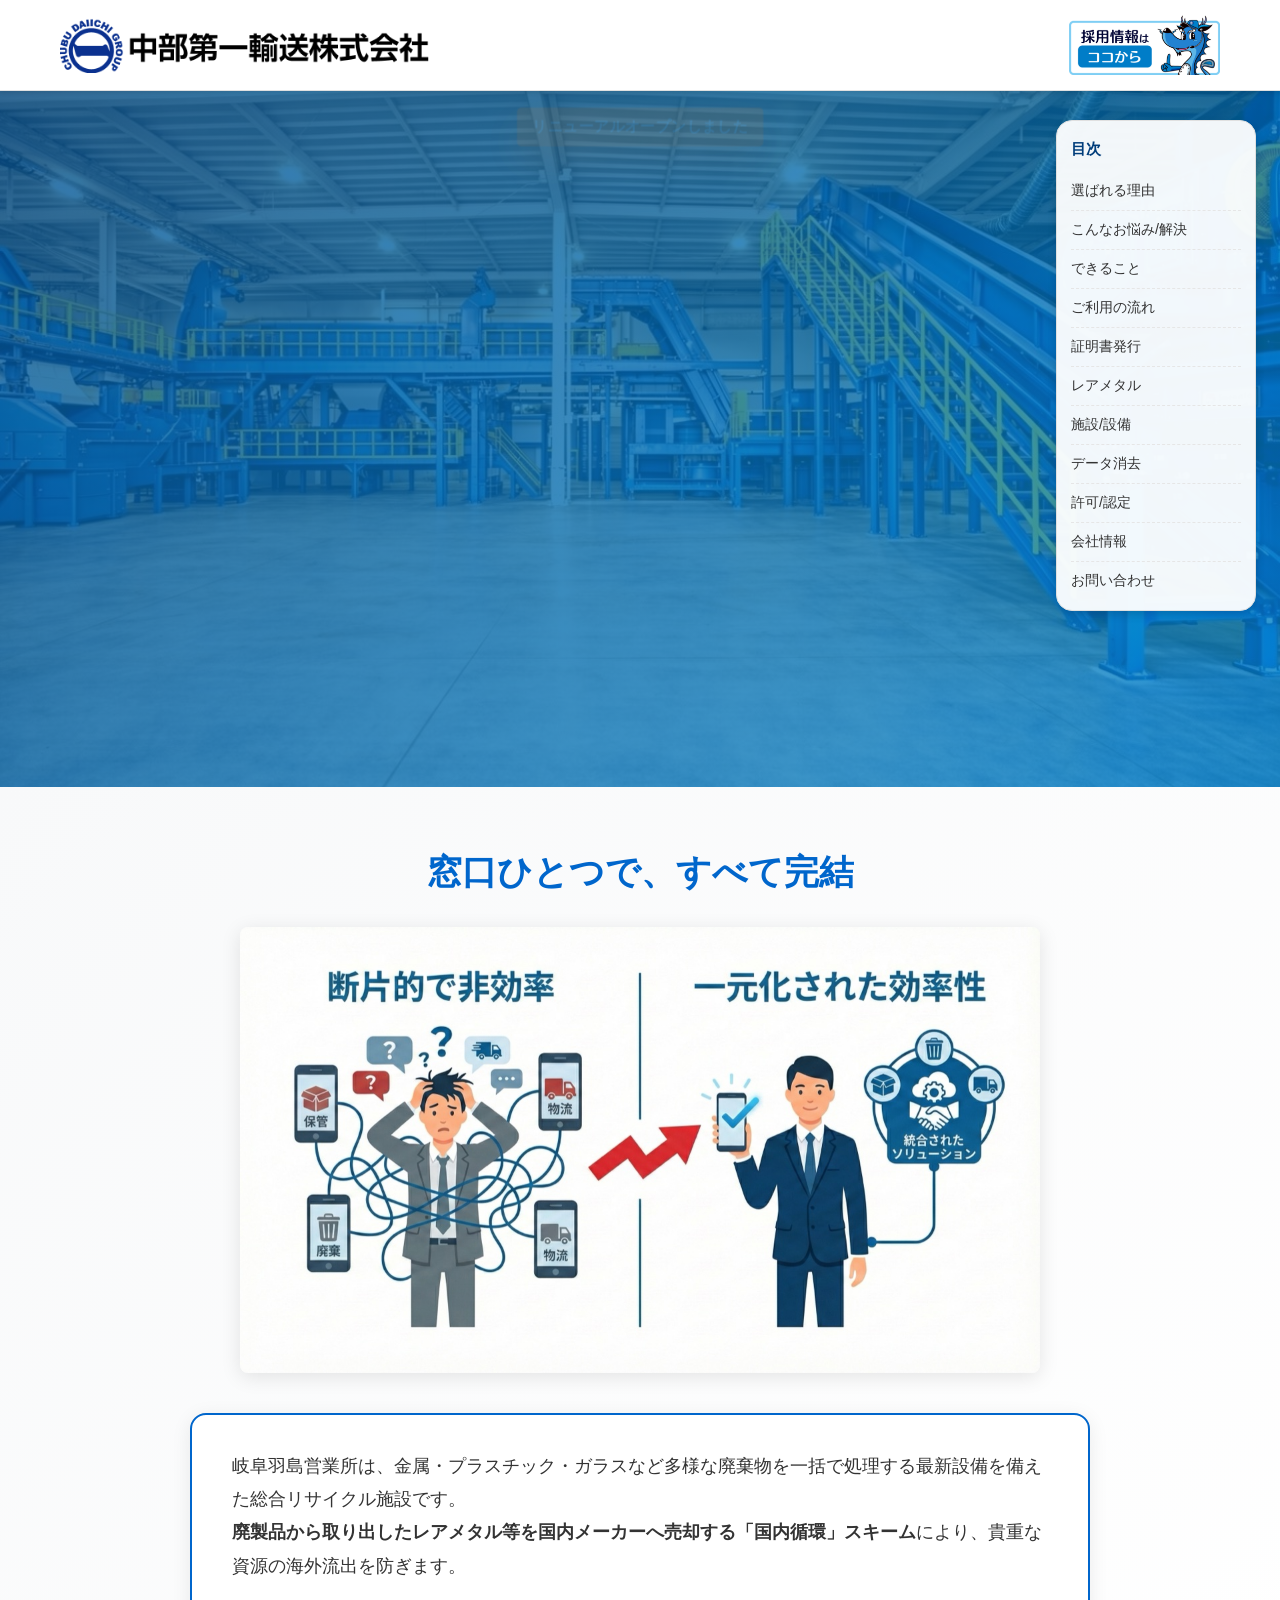
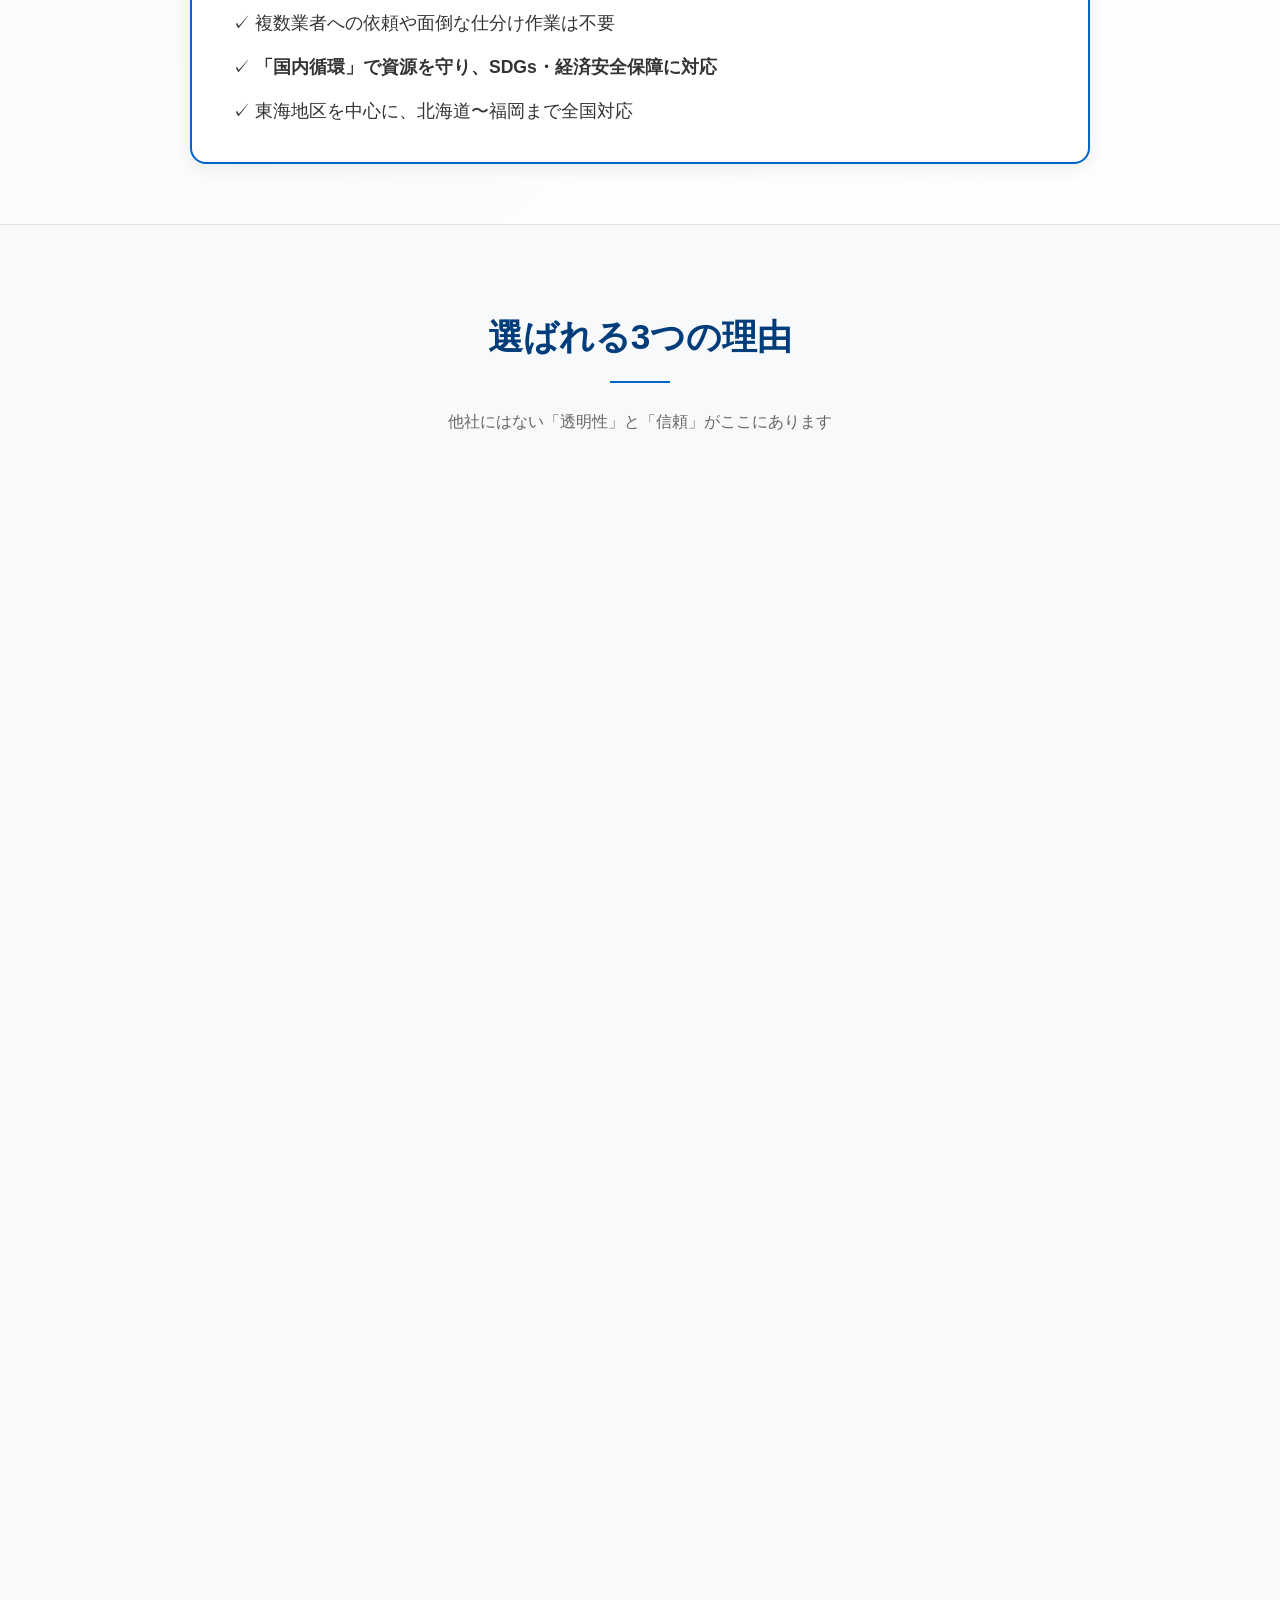
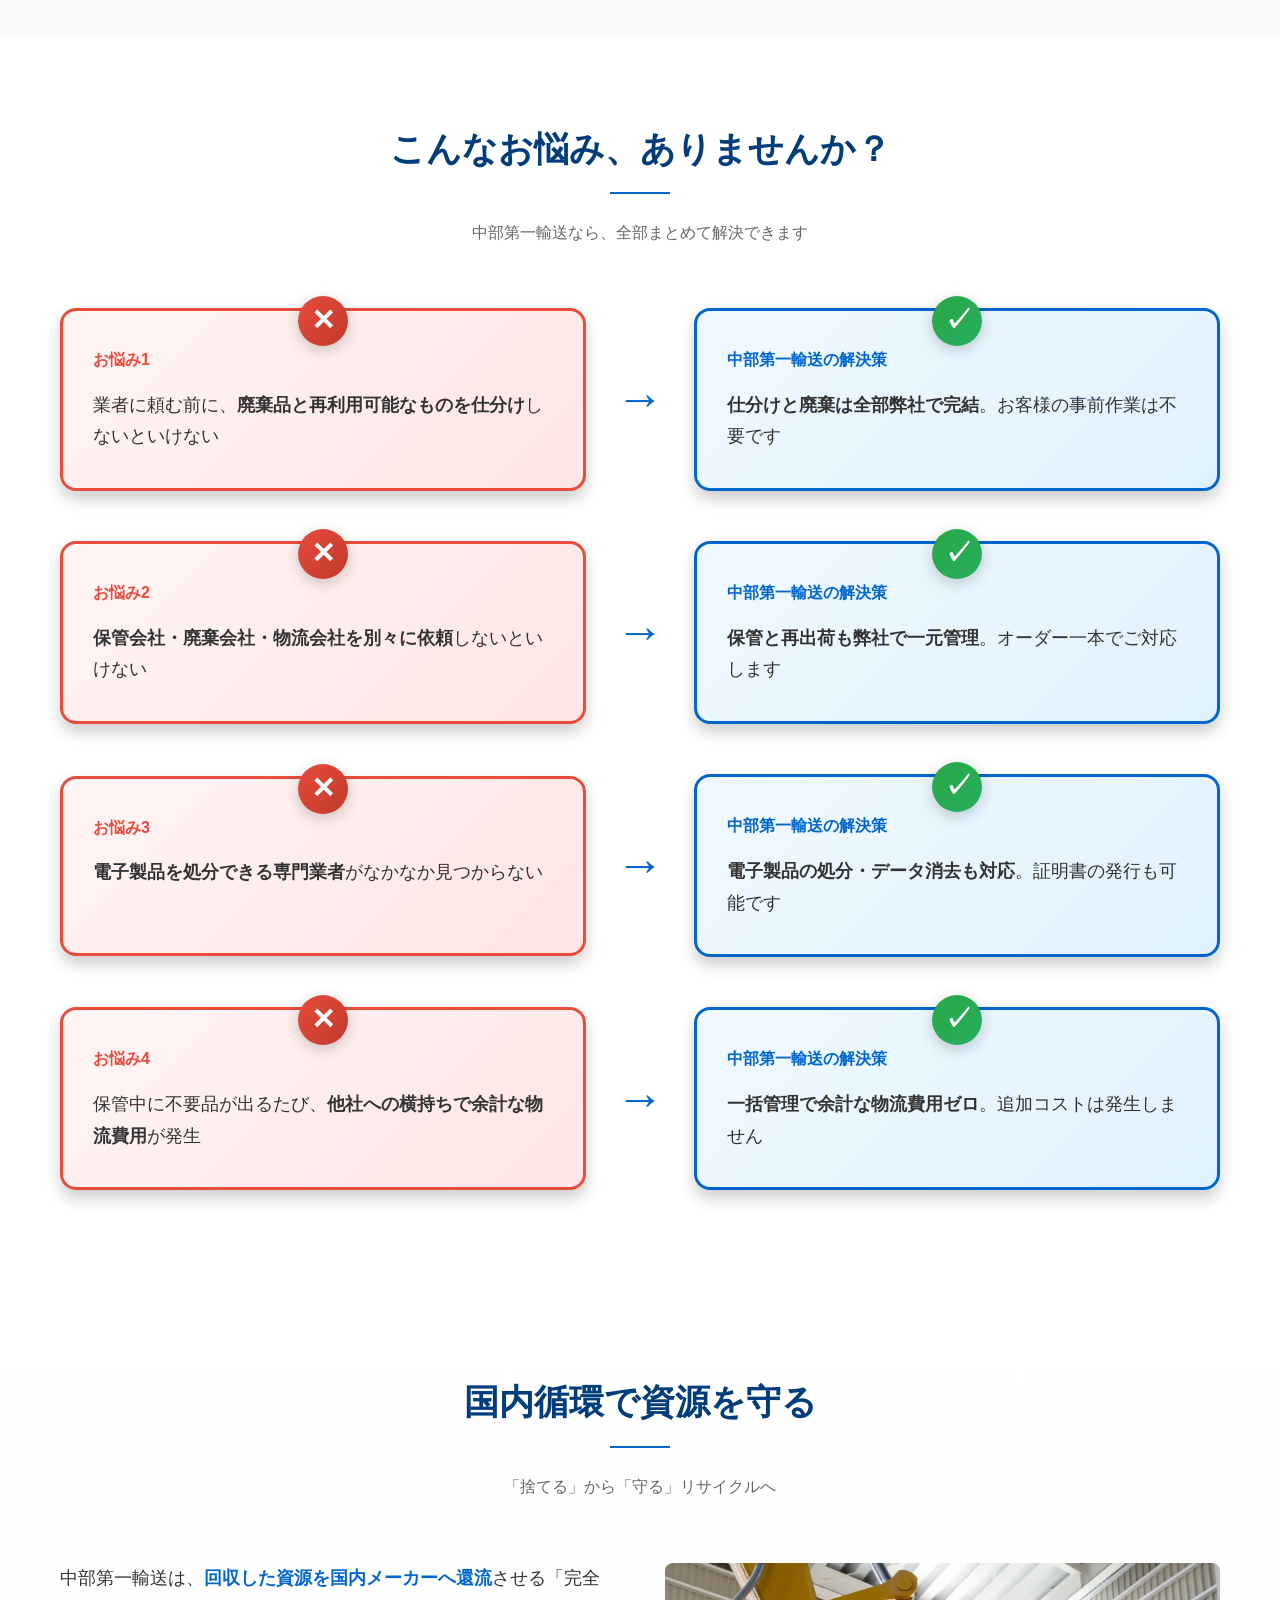
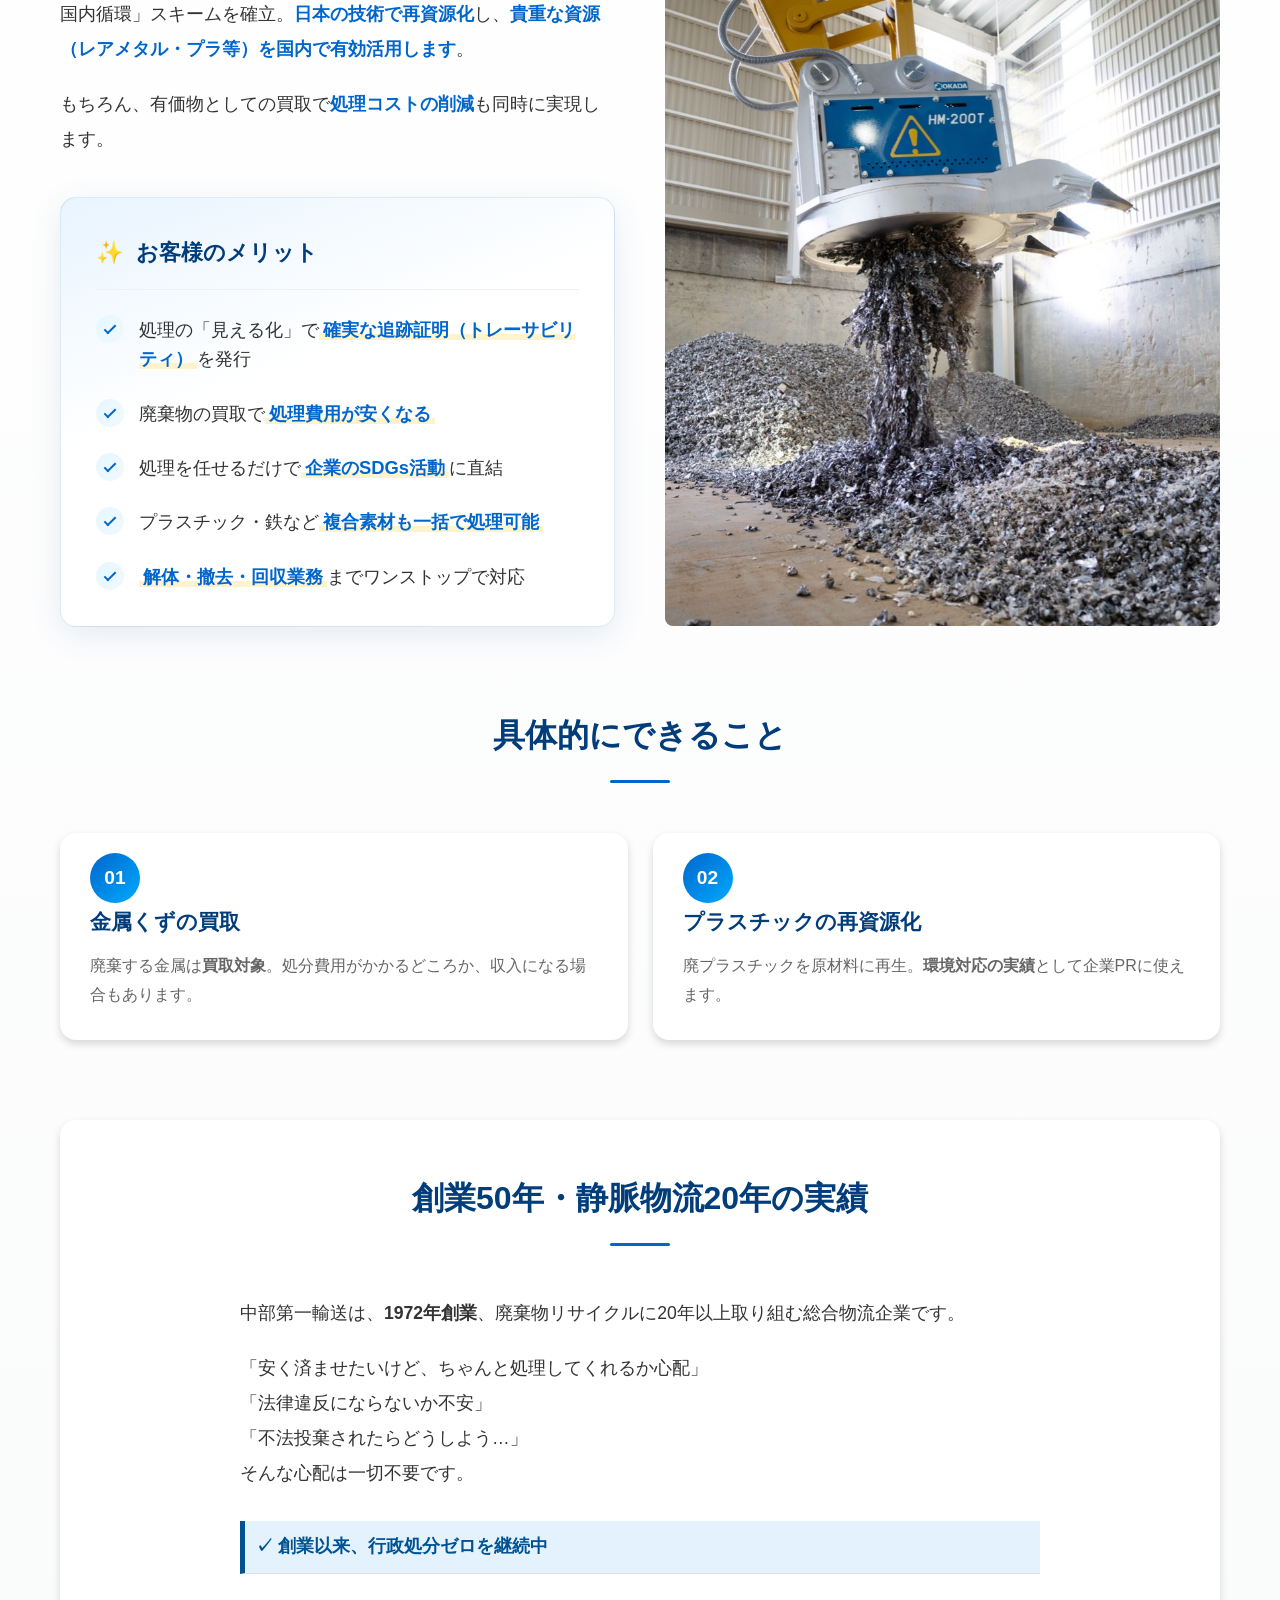
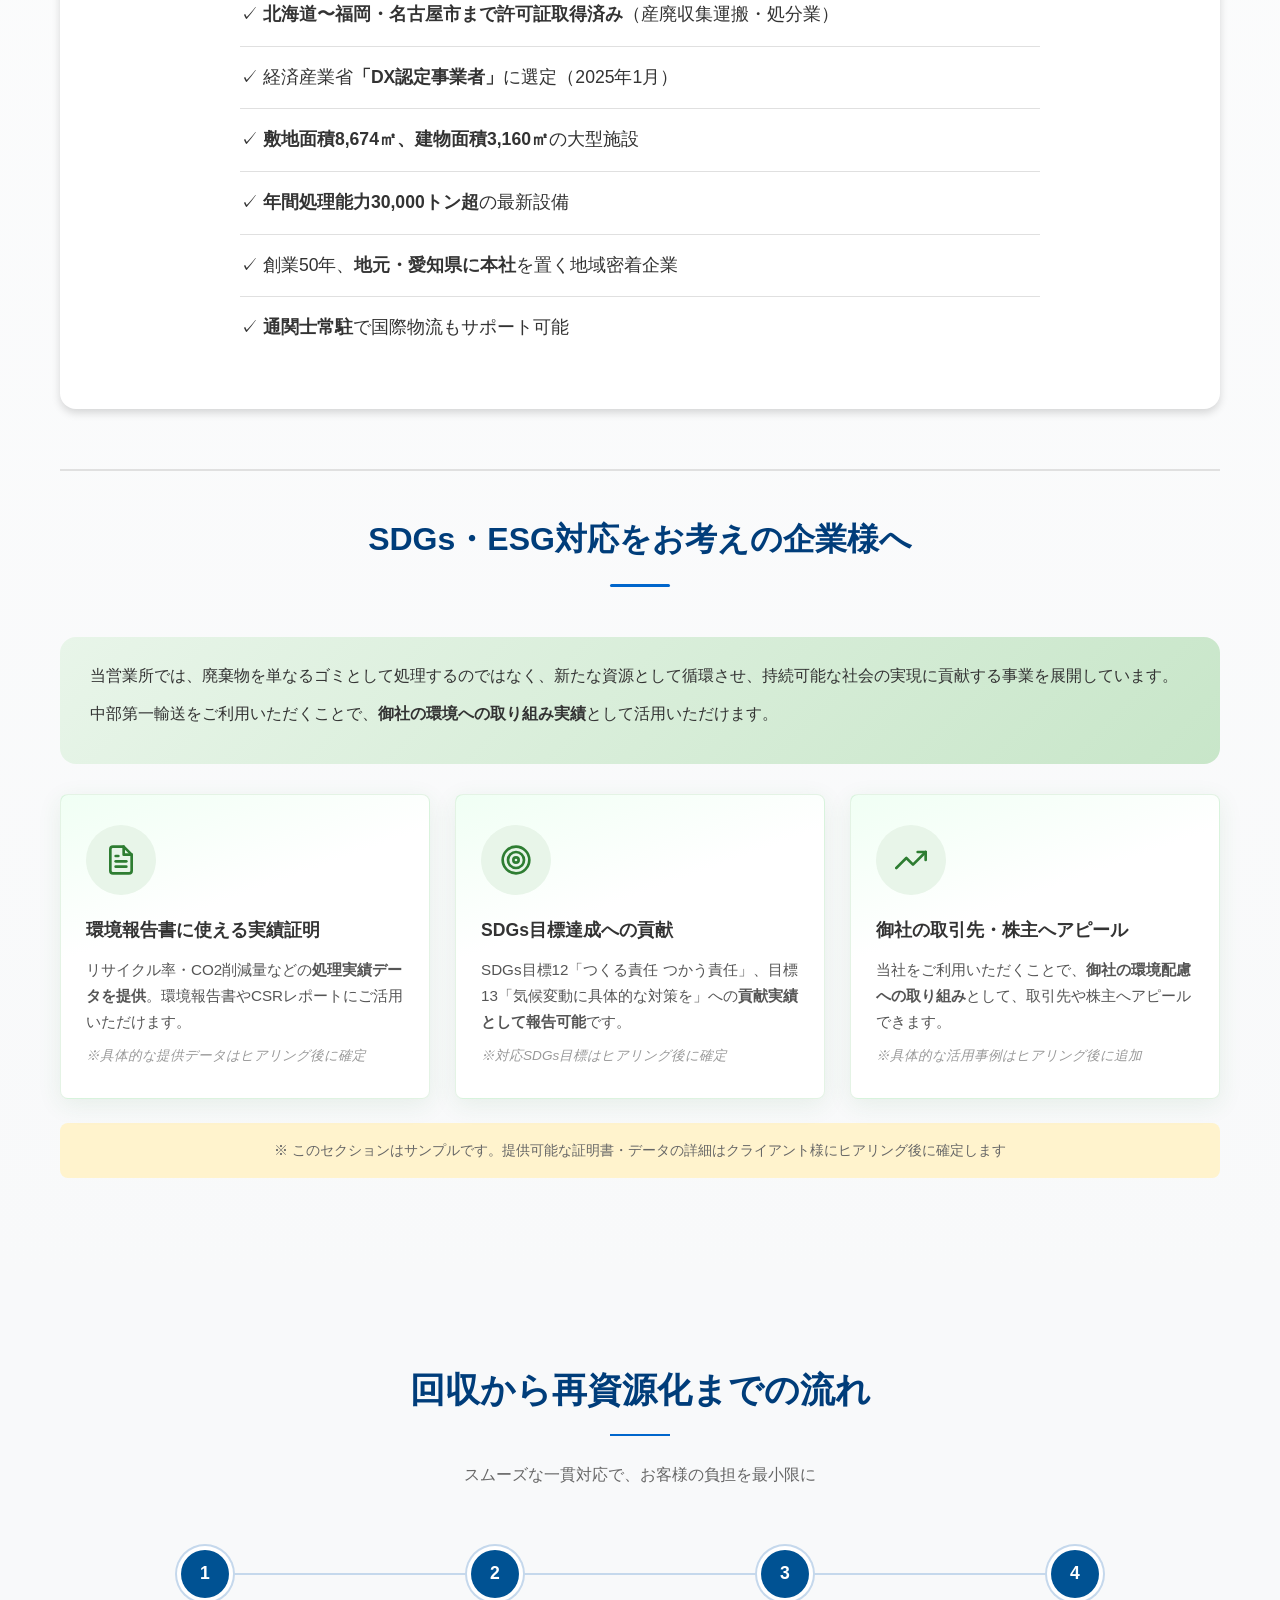
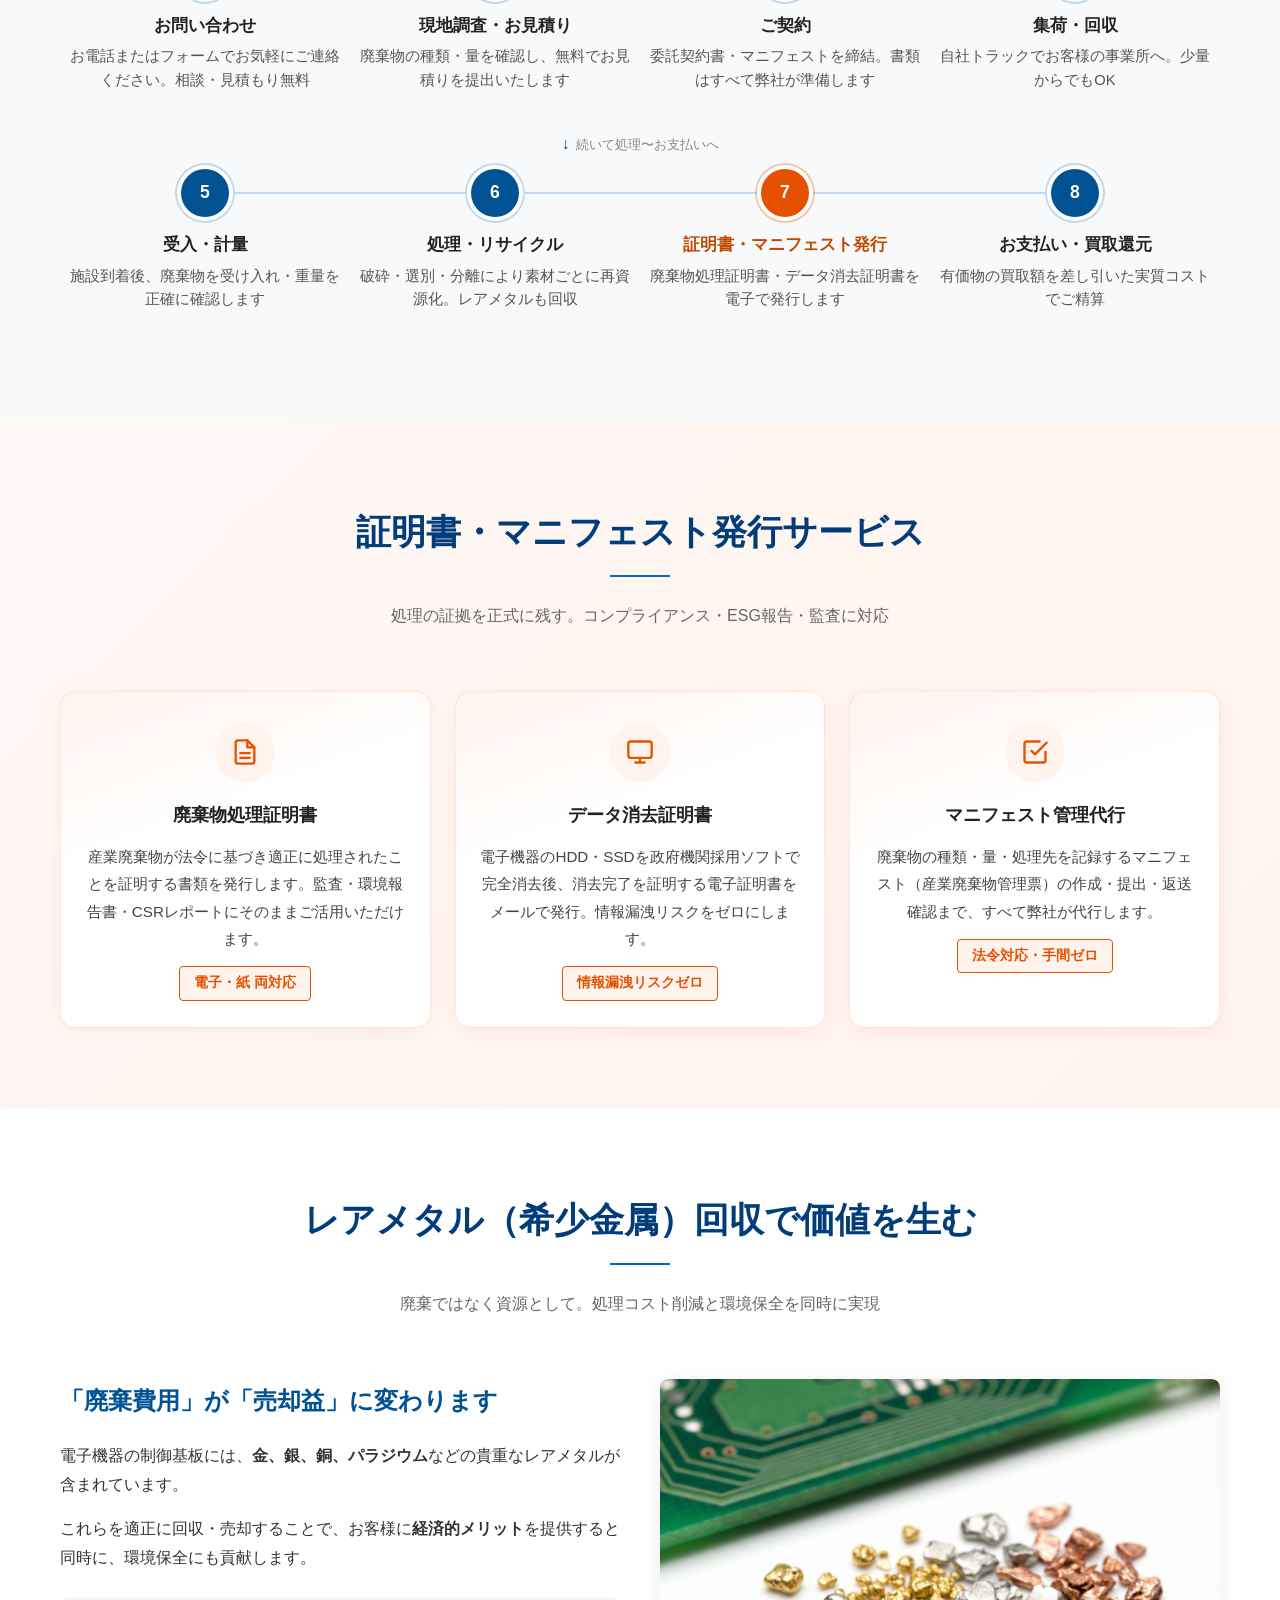
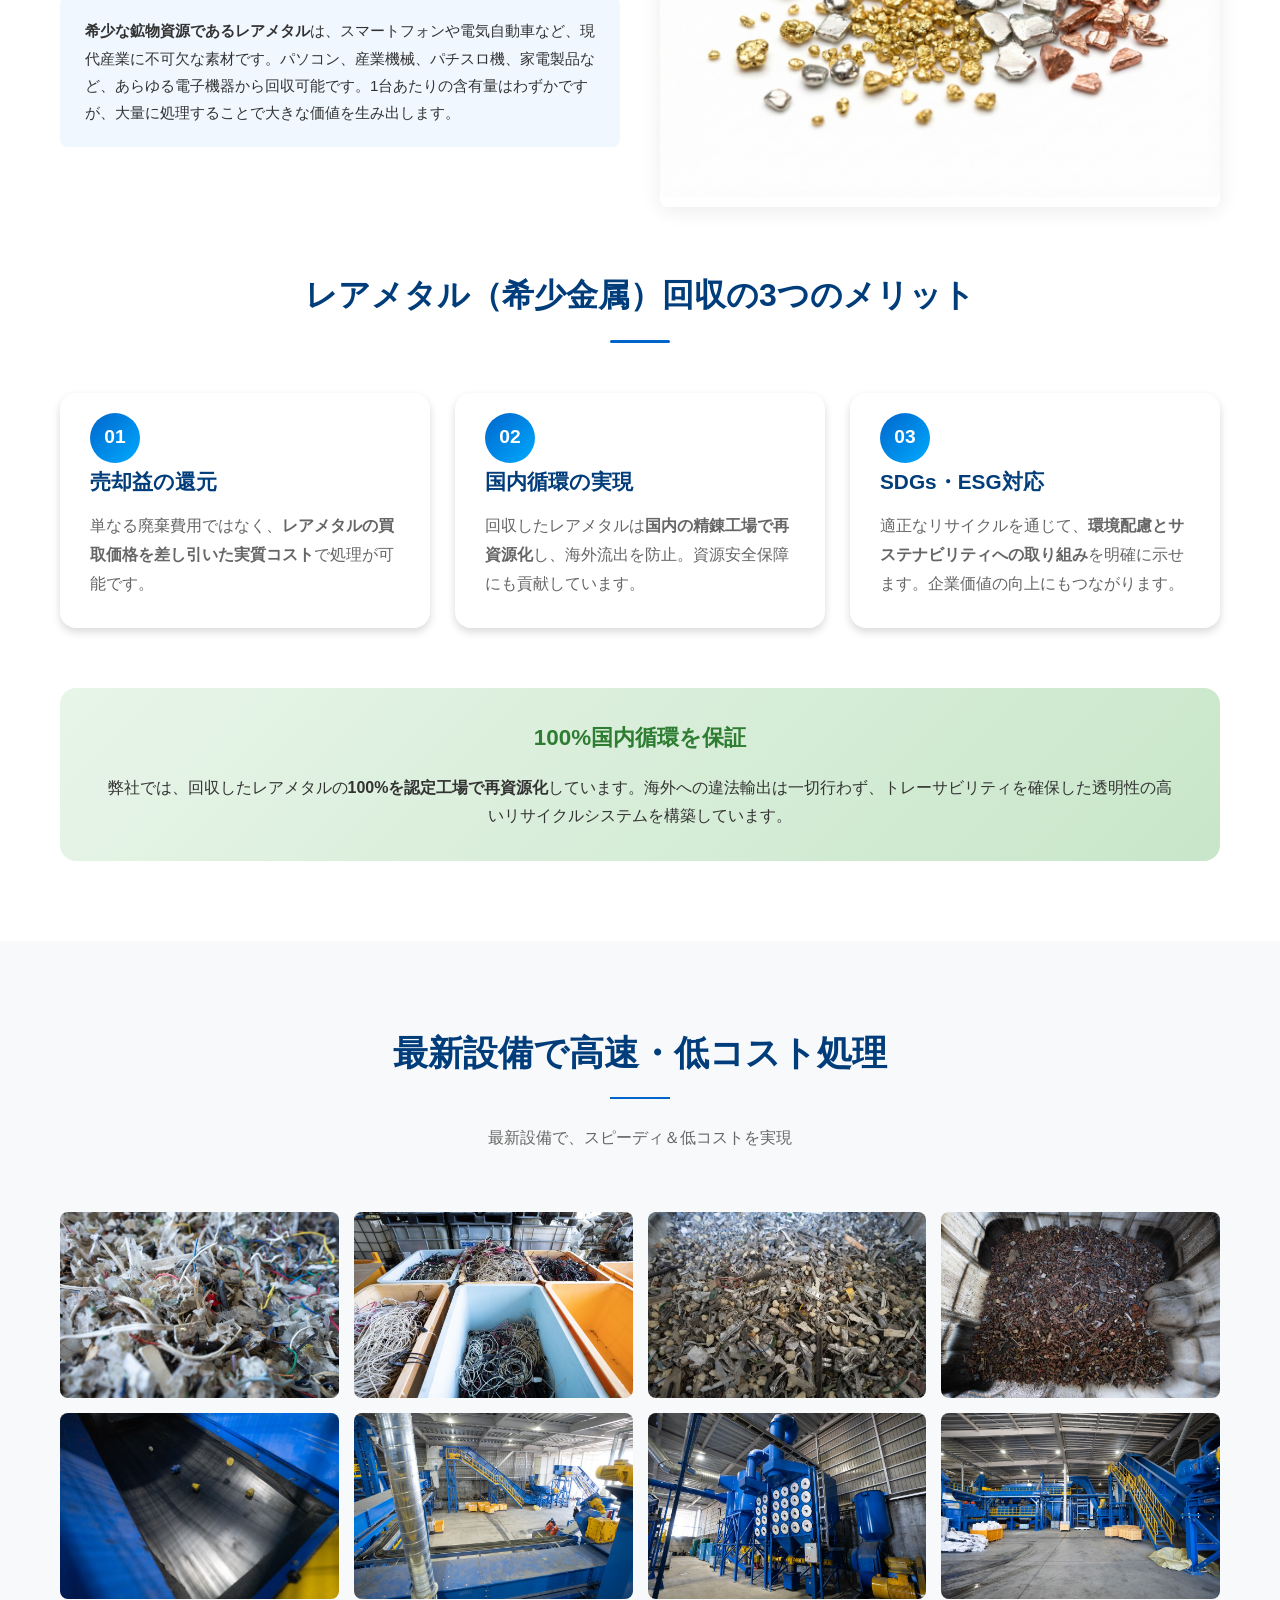
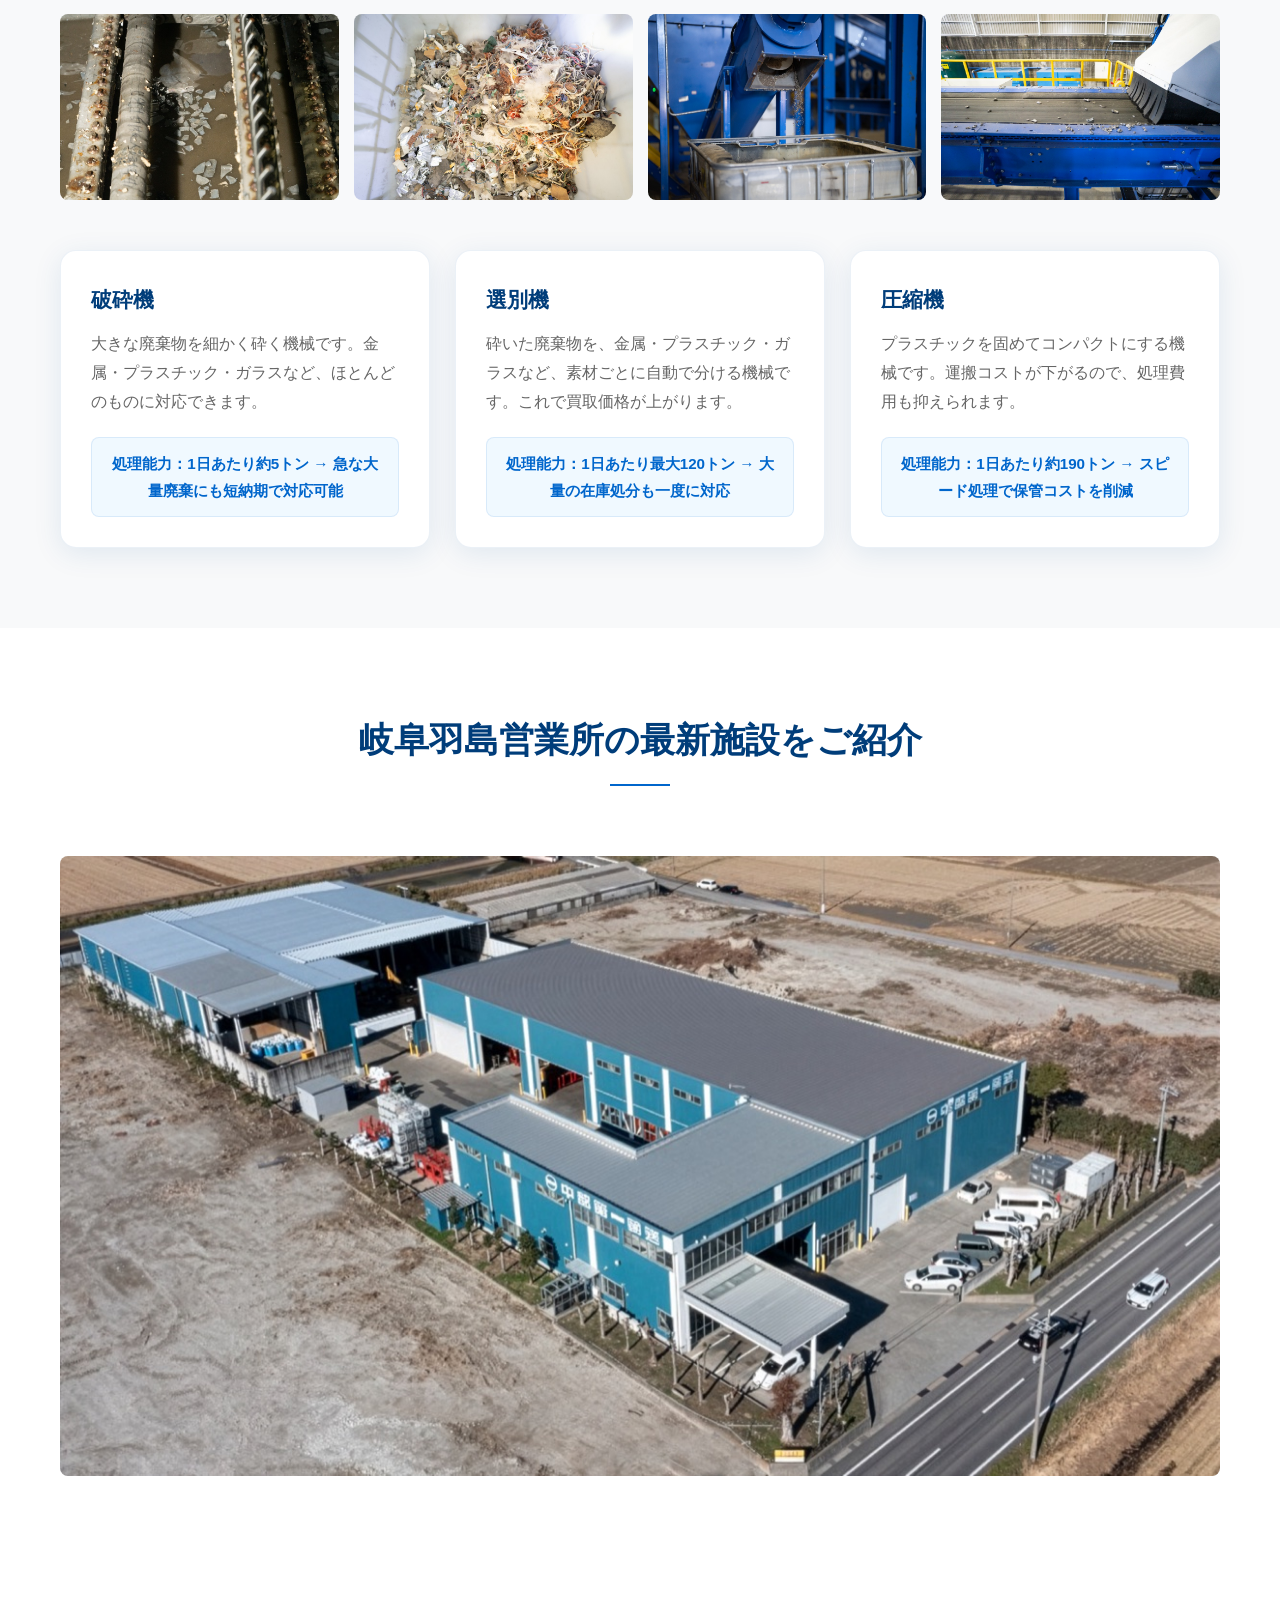
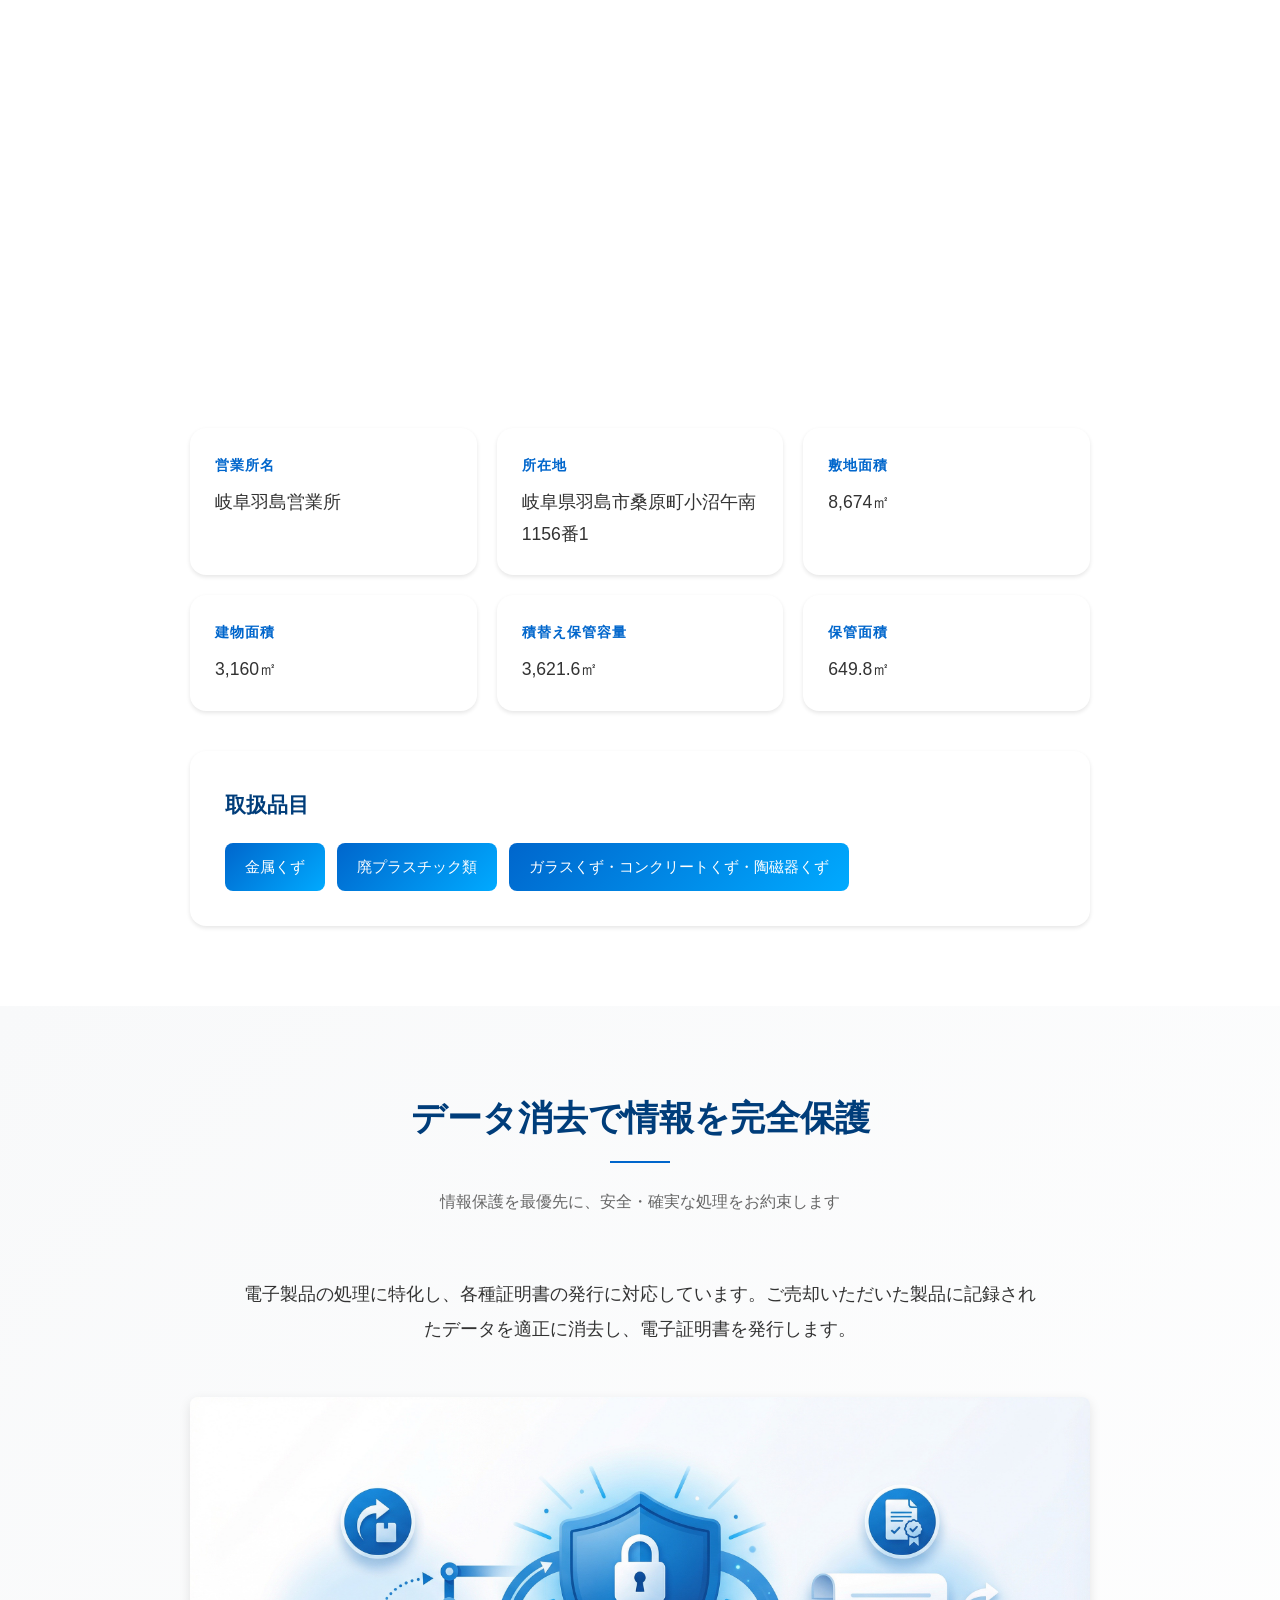
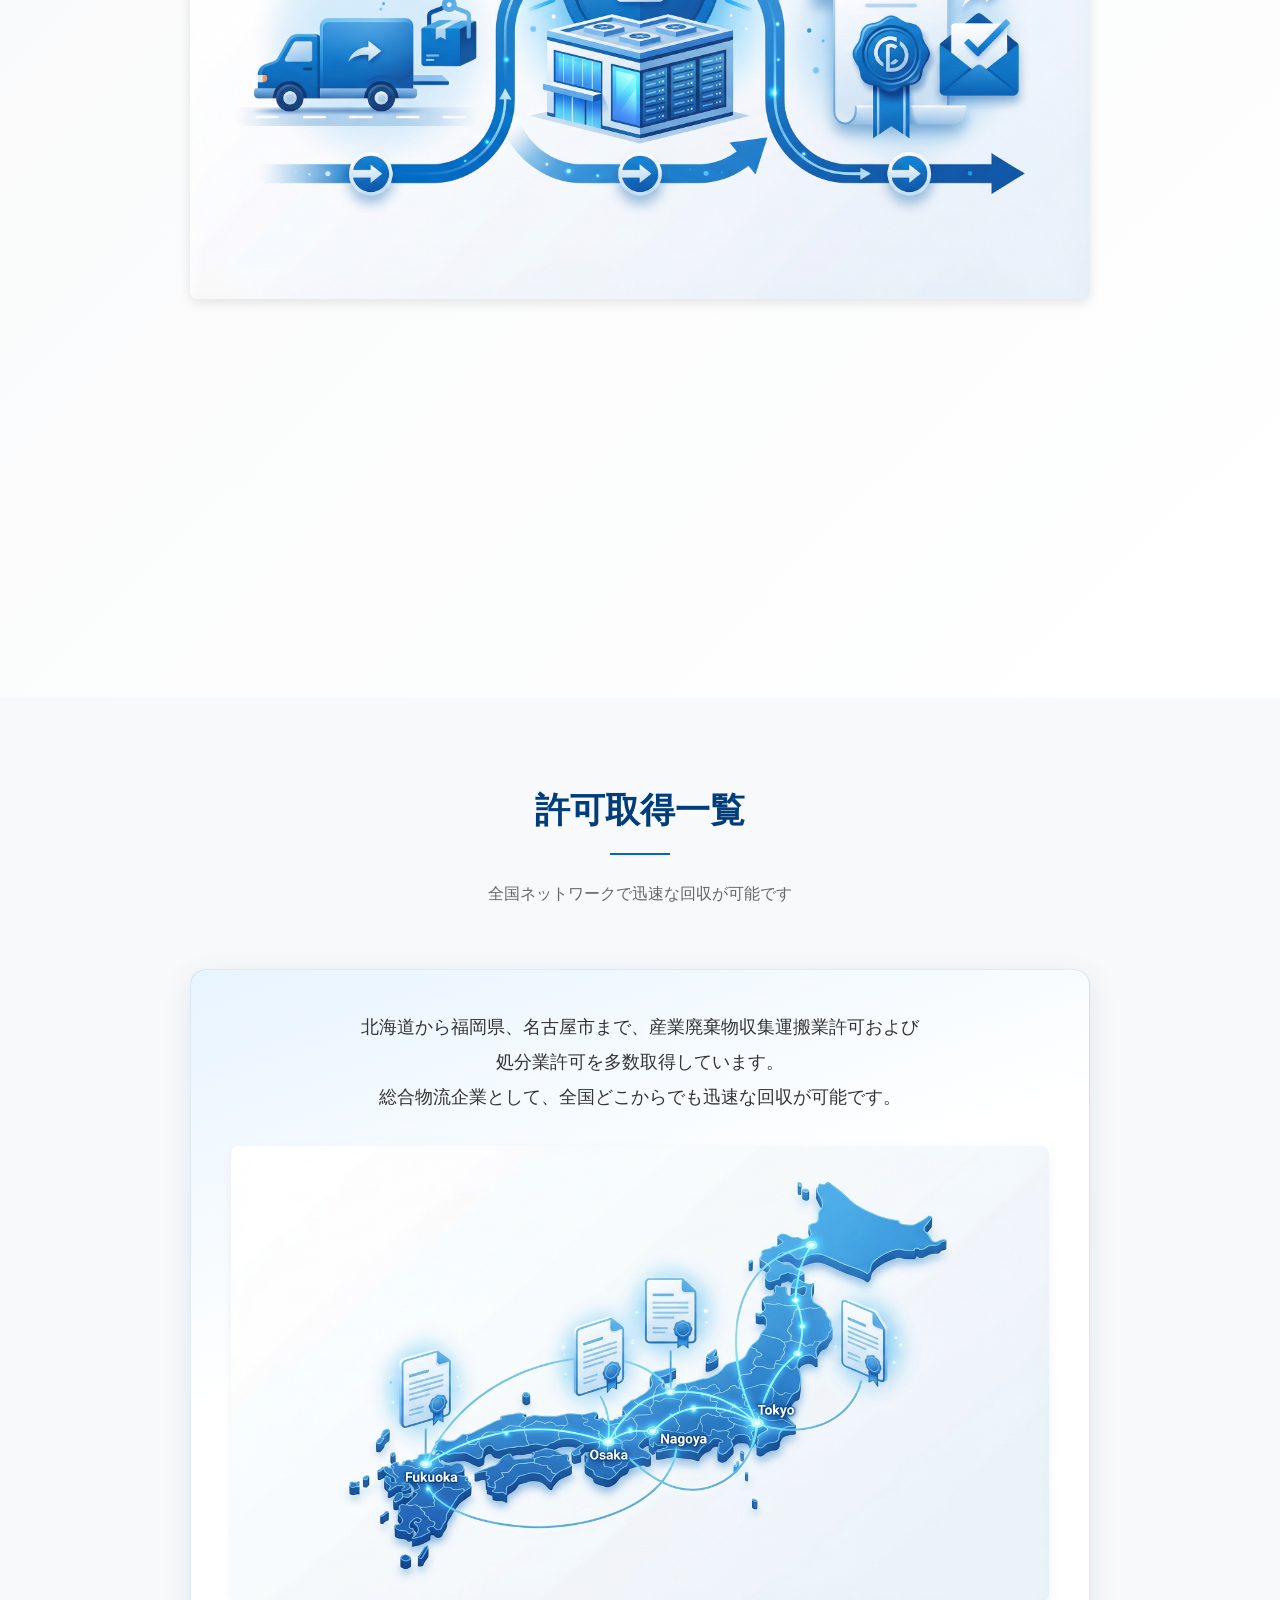
==== commit 2728ae94: "Update: ヒーロー画像を新しい工場内観写真に差し替え、位置調整 Co-Authored-By: Claude Opus 4.7 (1M context) <noreply@anthropic.c" ====
--- a/index.html
+++ b/index.html
@@ -43,7 +43,7 @@
             /* 白オーバーレイなし：背景画像用 */
             background-image: url('images/hero/hero_front.jpg');
             background-size: cover;
-            background-position: center calc(50% - 80px);
+            background-position: center calc(50% - 20px);
             background-repeat: no-repeat;
         }
 
--- a/style.css
+++ b/style.css
@@ -343,7 +343,7 @@
     background-position: center top;
     background-repeat: no-repeat;
     color: white;
-    padding: 120px 0 120px;
+    padding: 100px 0 80px;
     overflow: hidden;
     min-height: 600px;
     margin-bottom: 0;
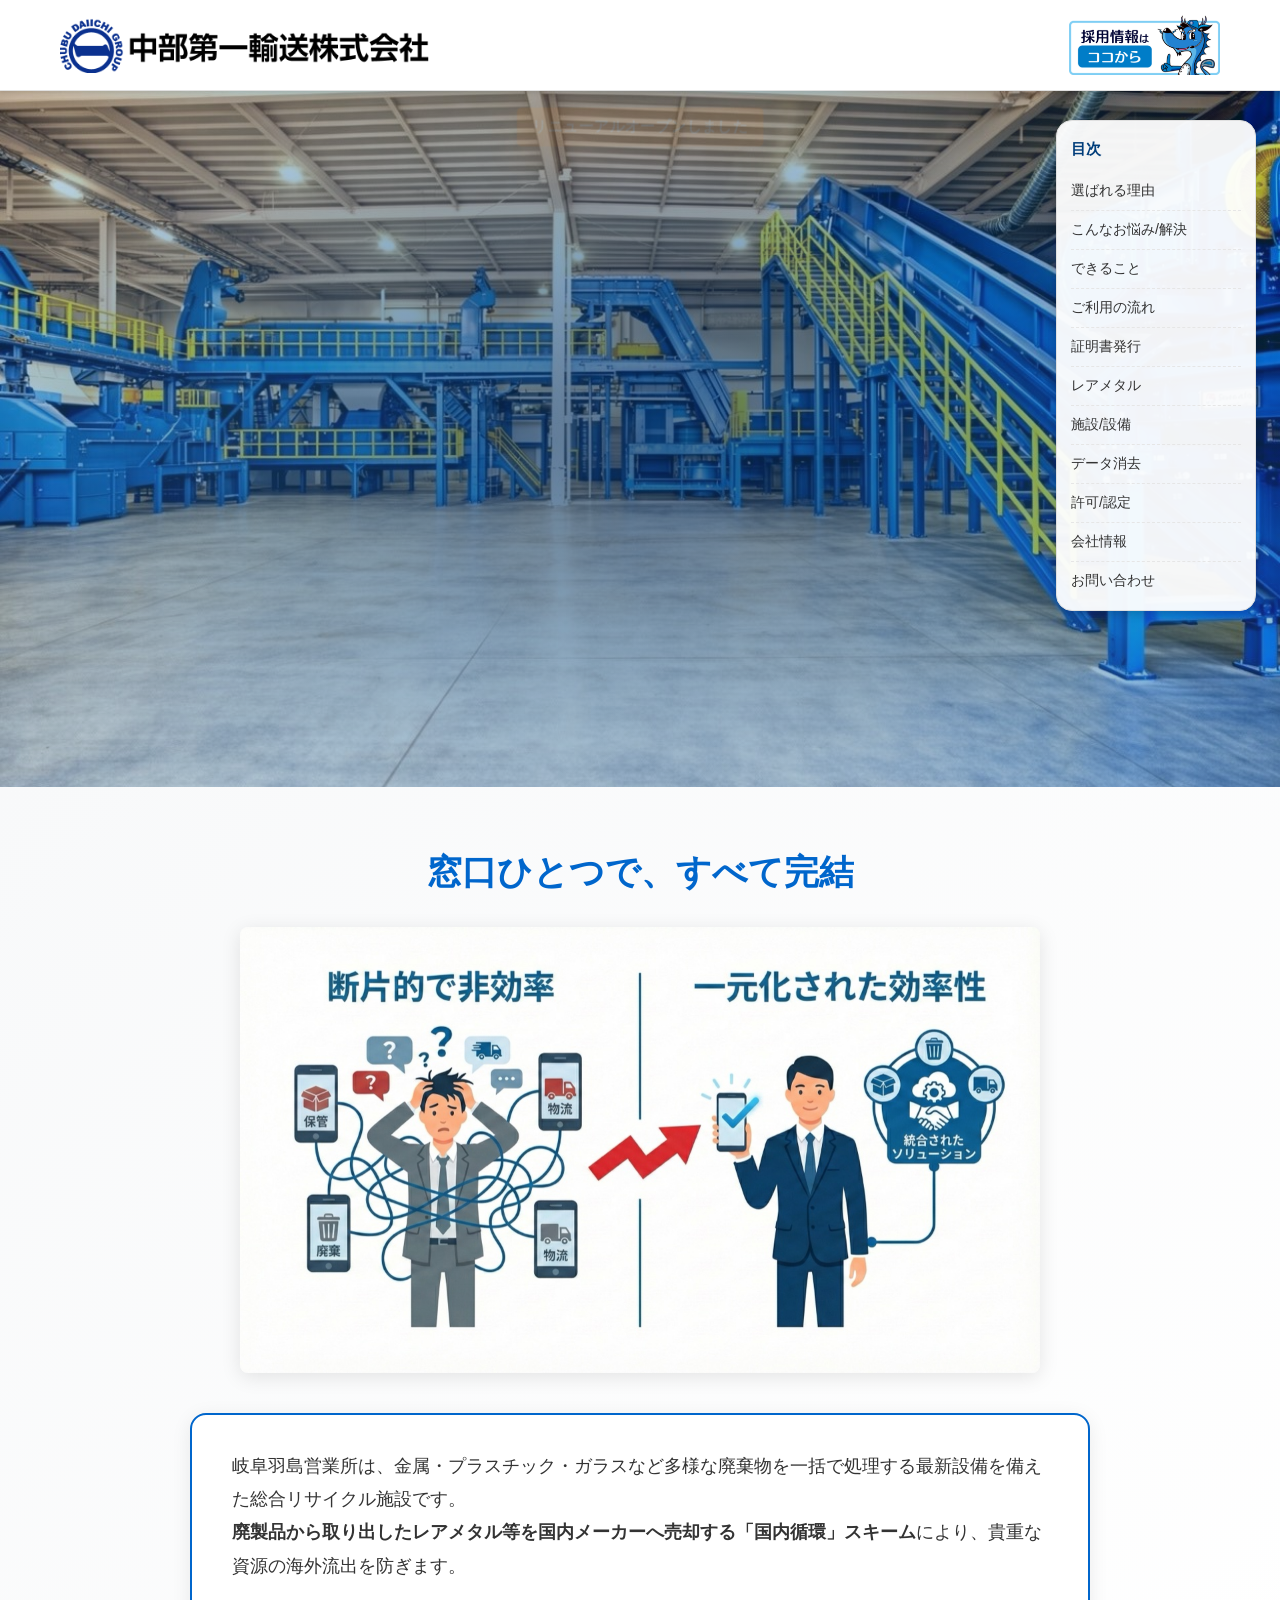
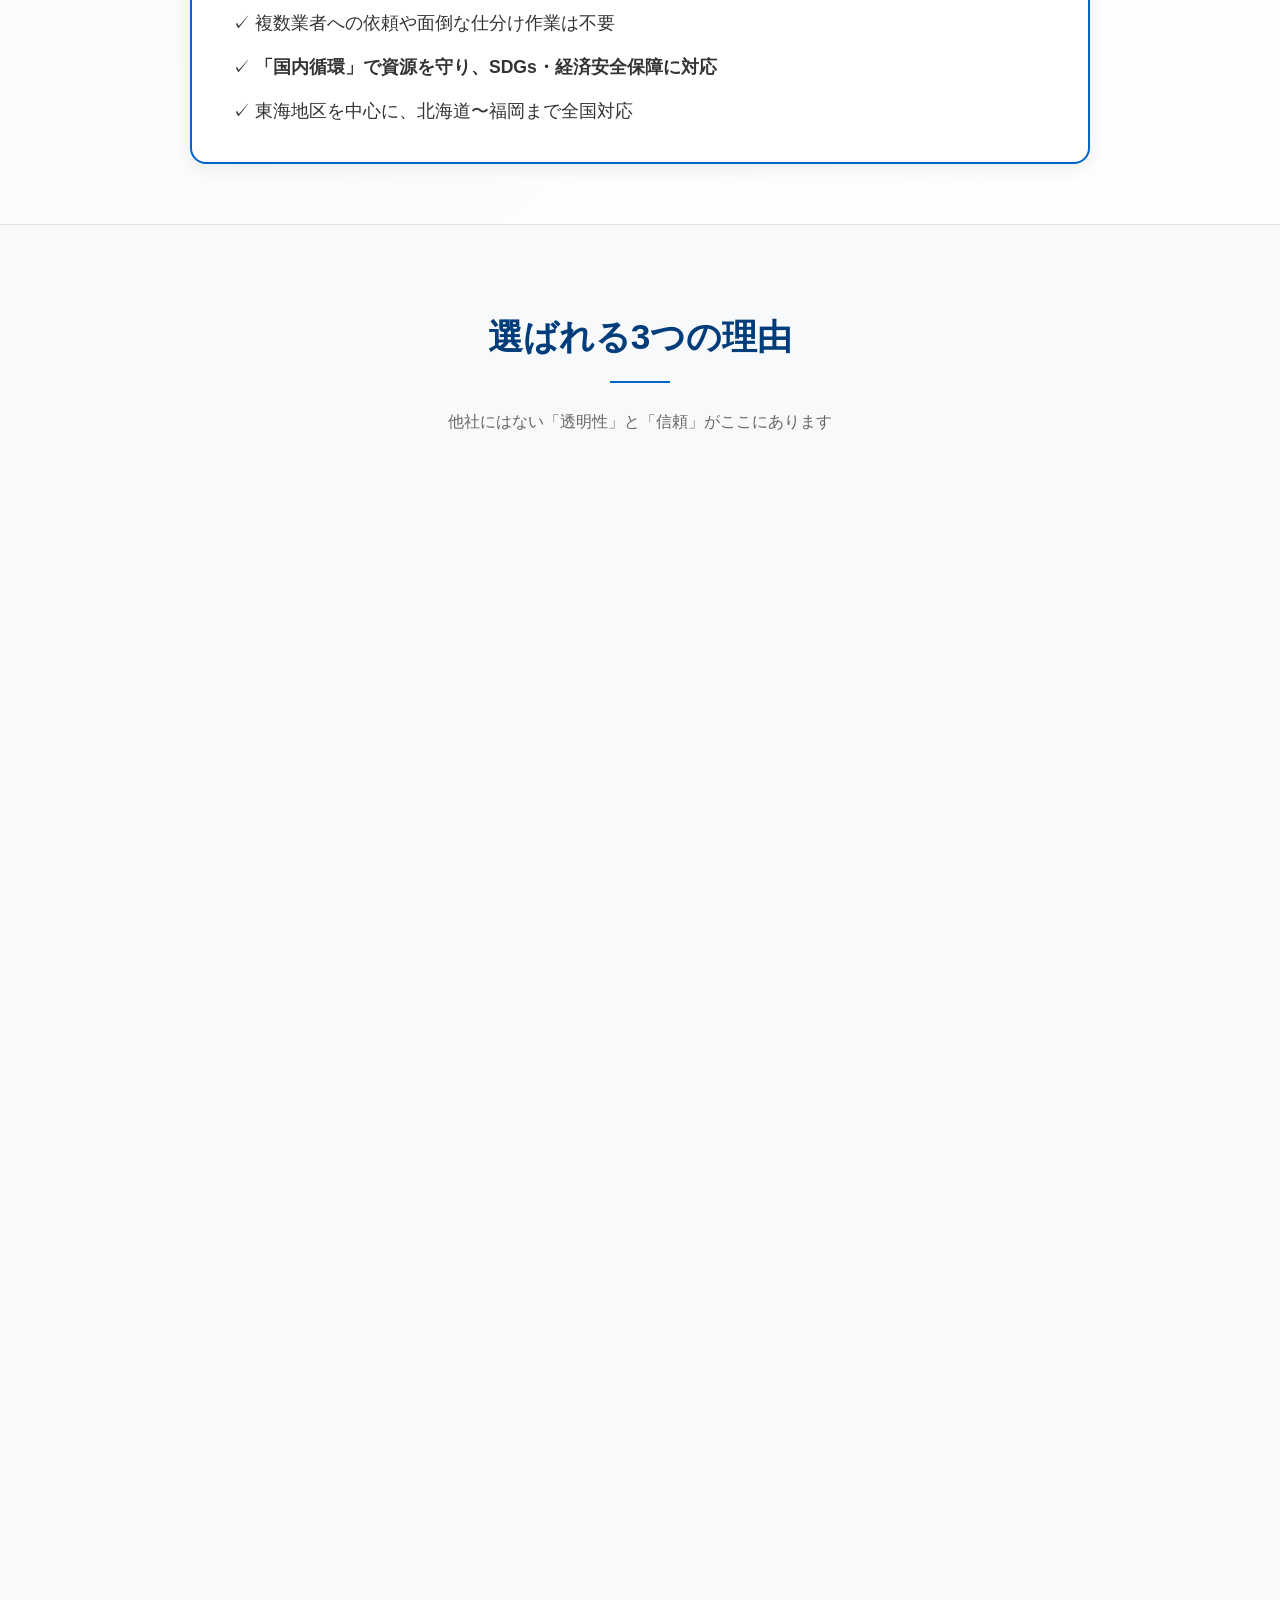
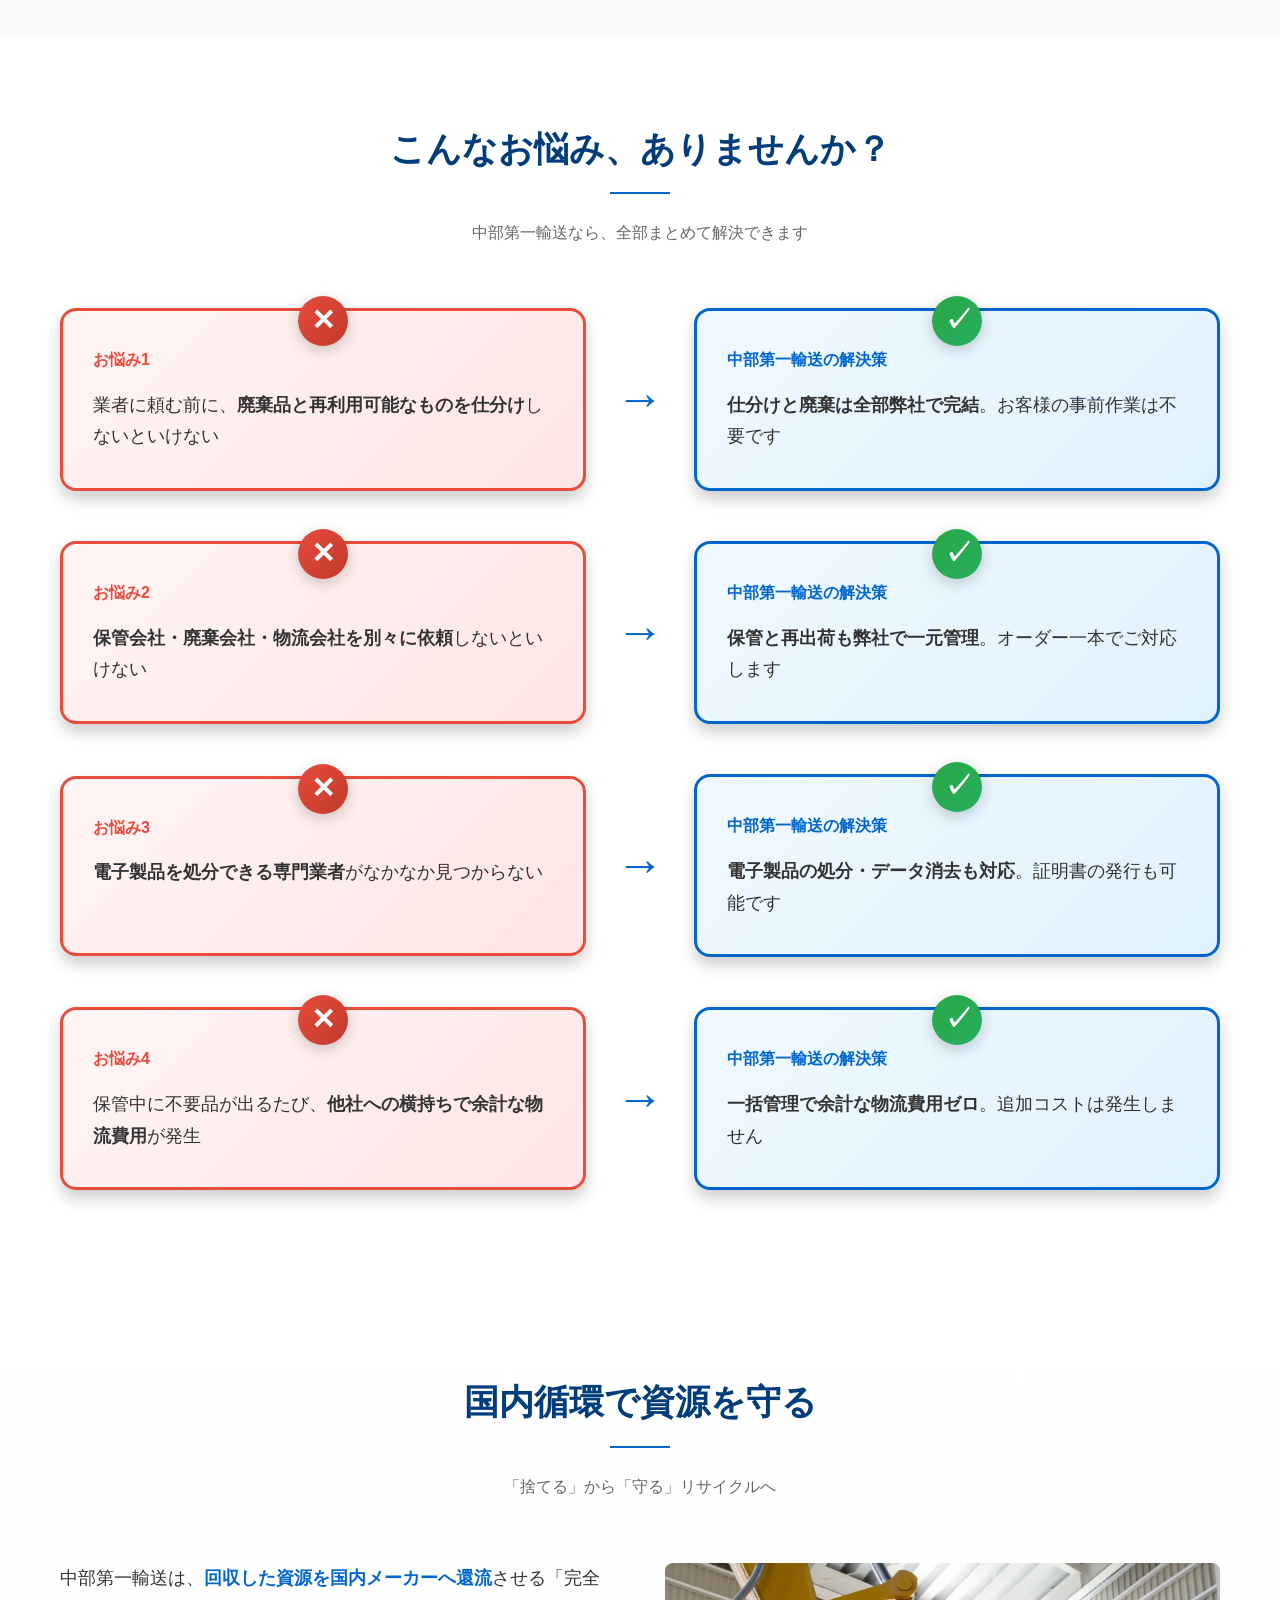
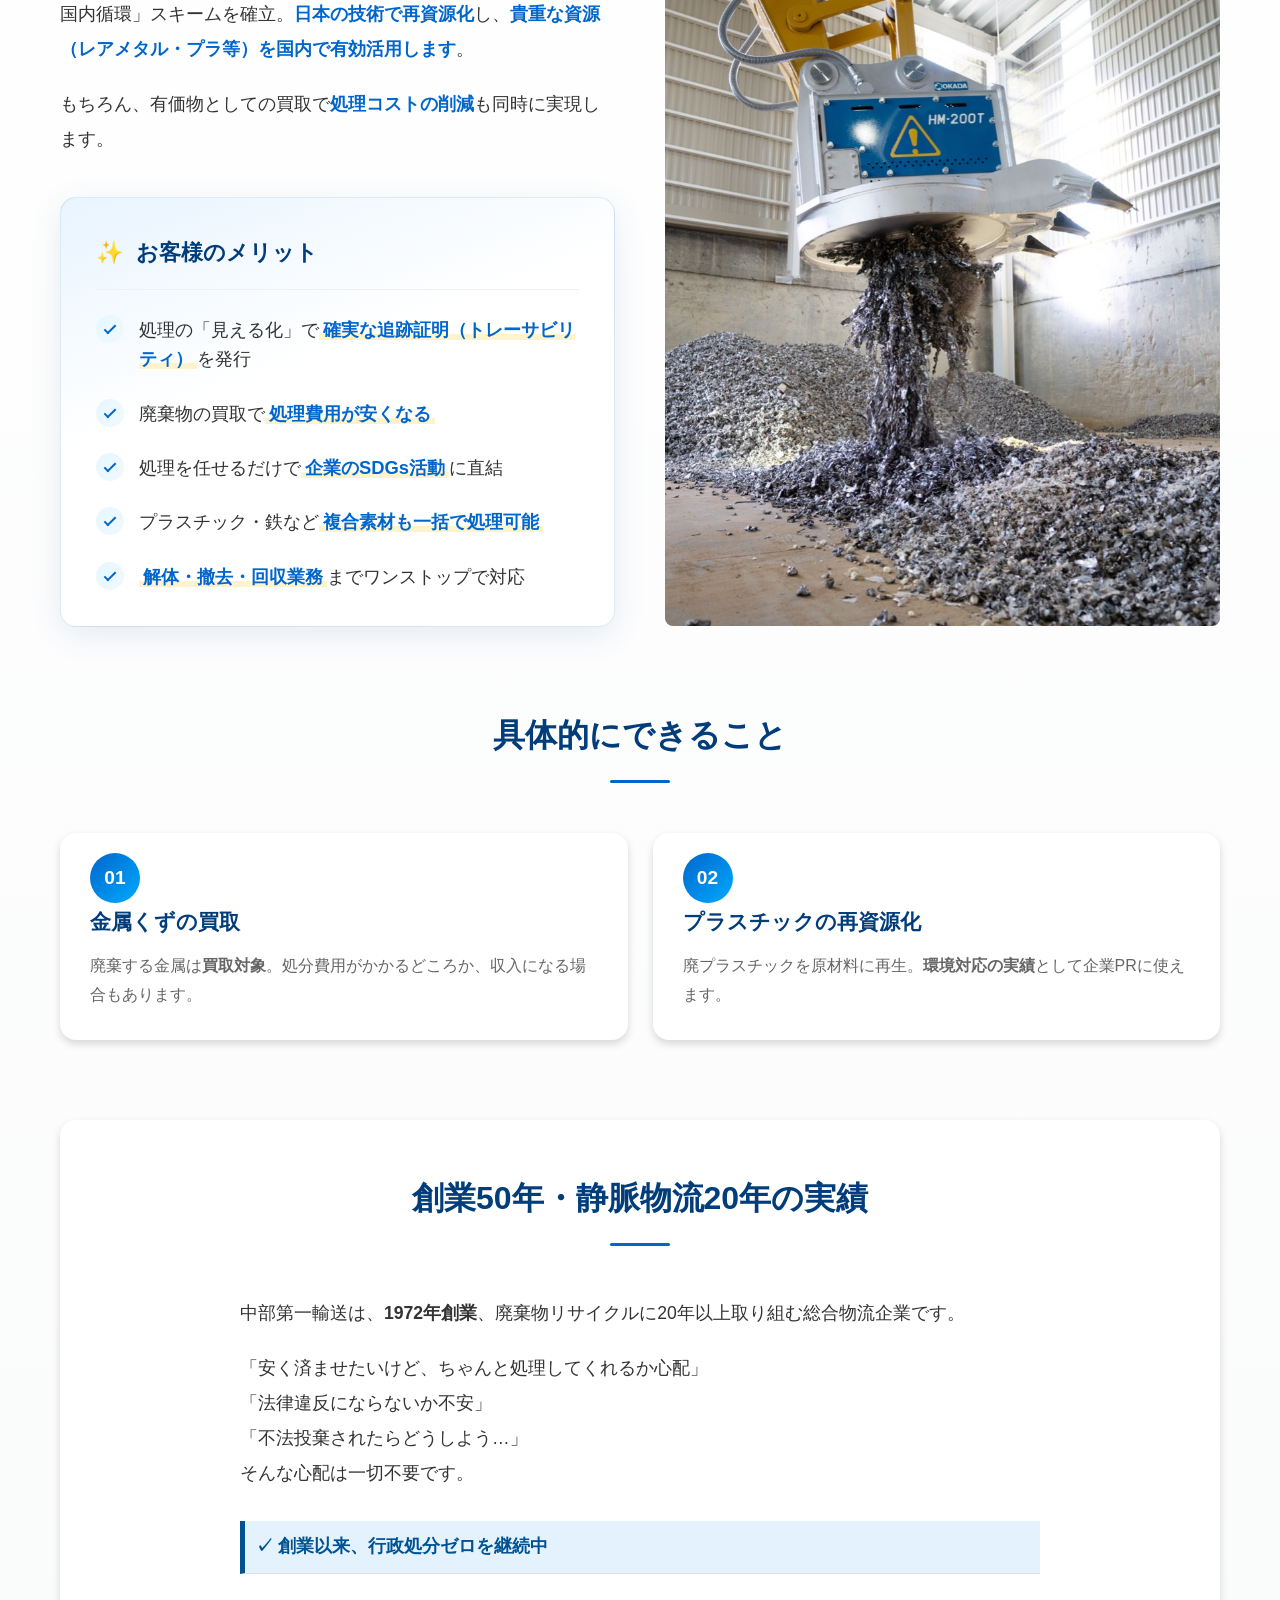
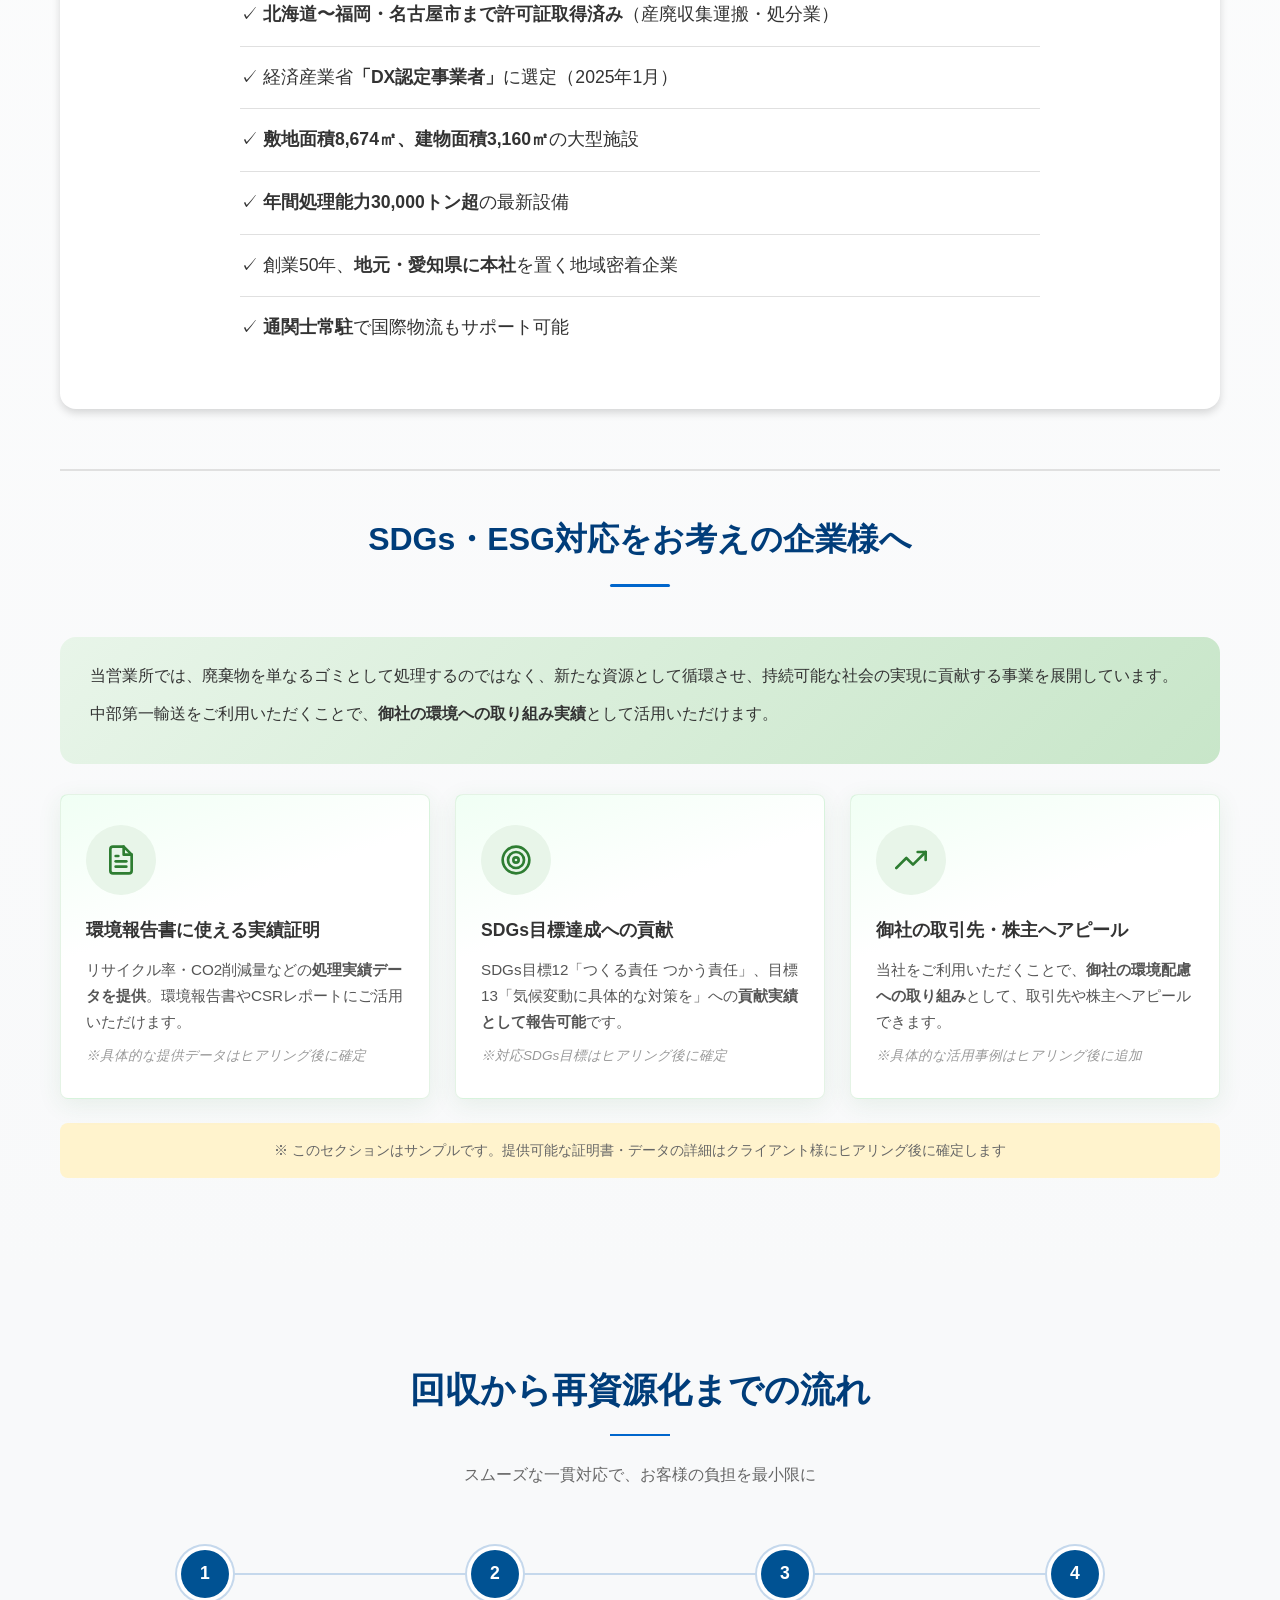
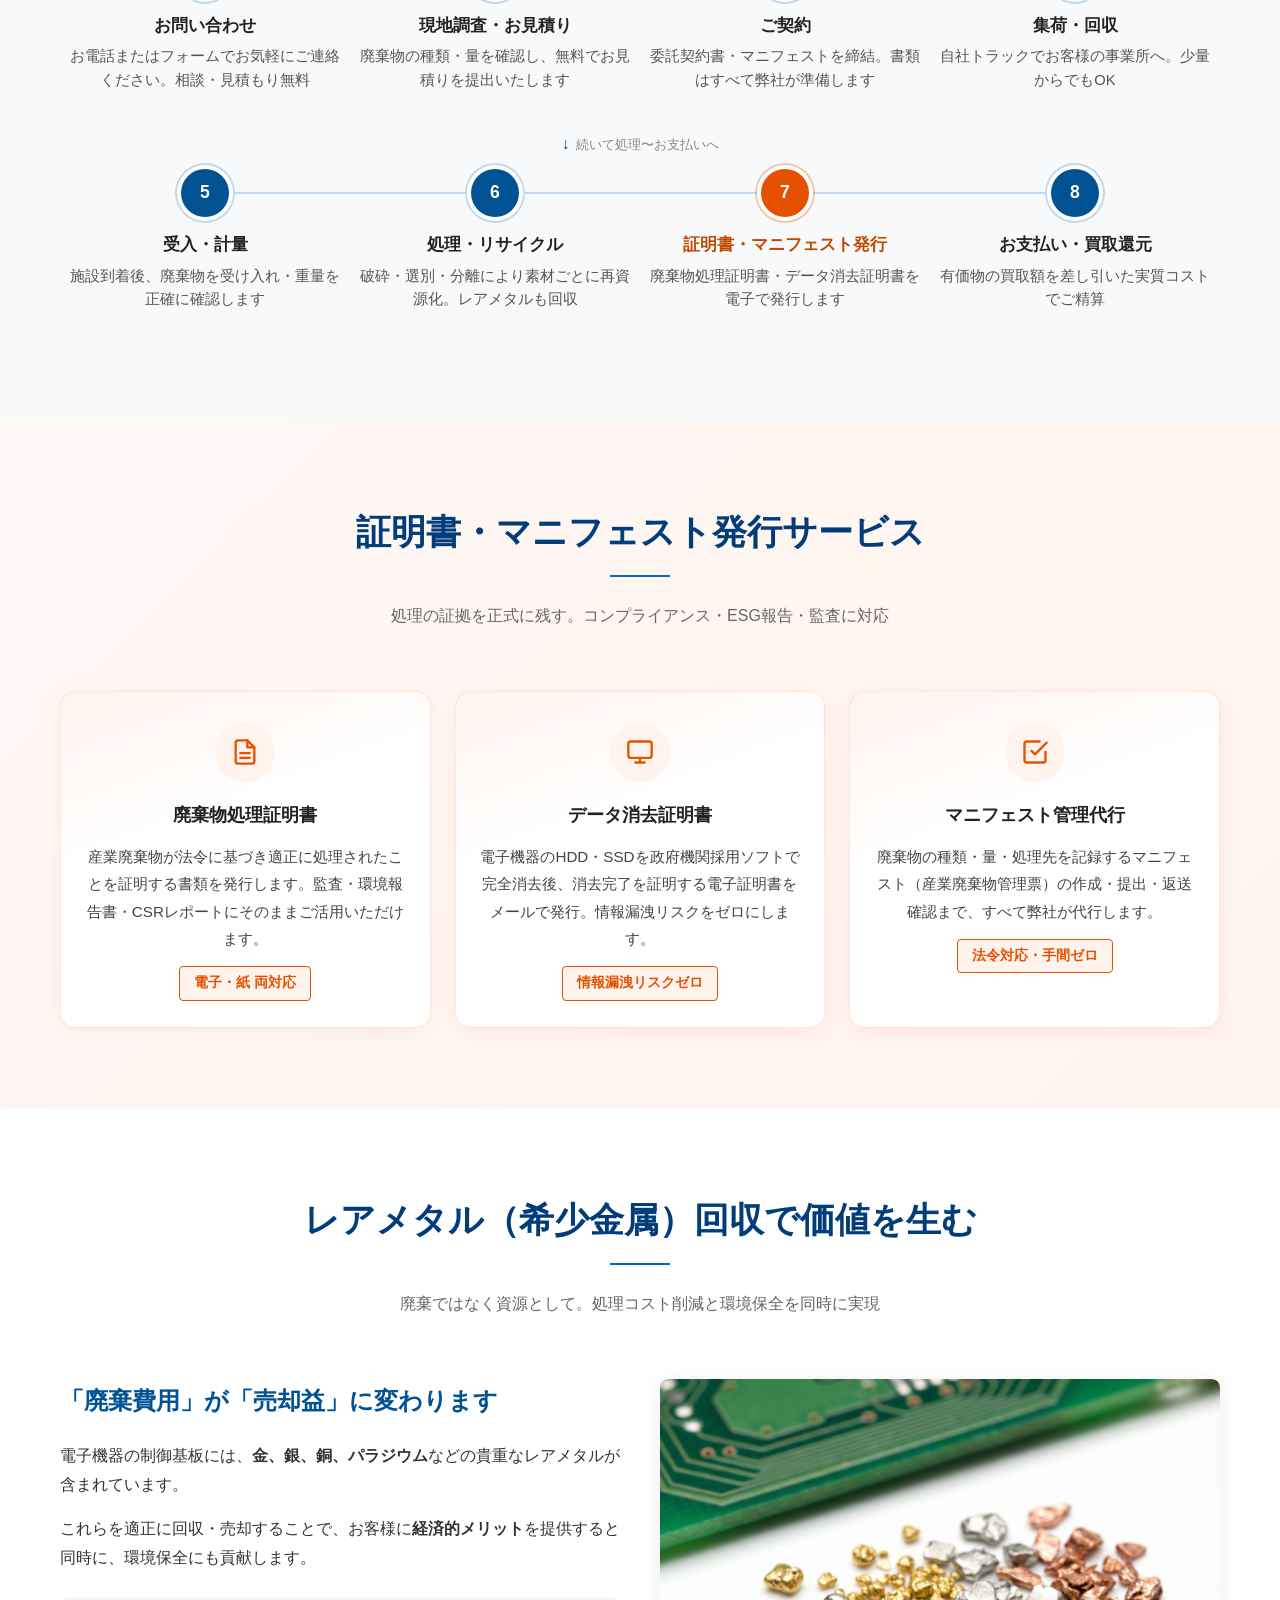
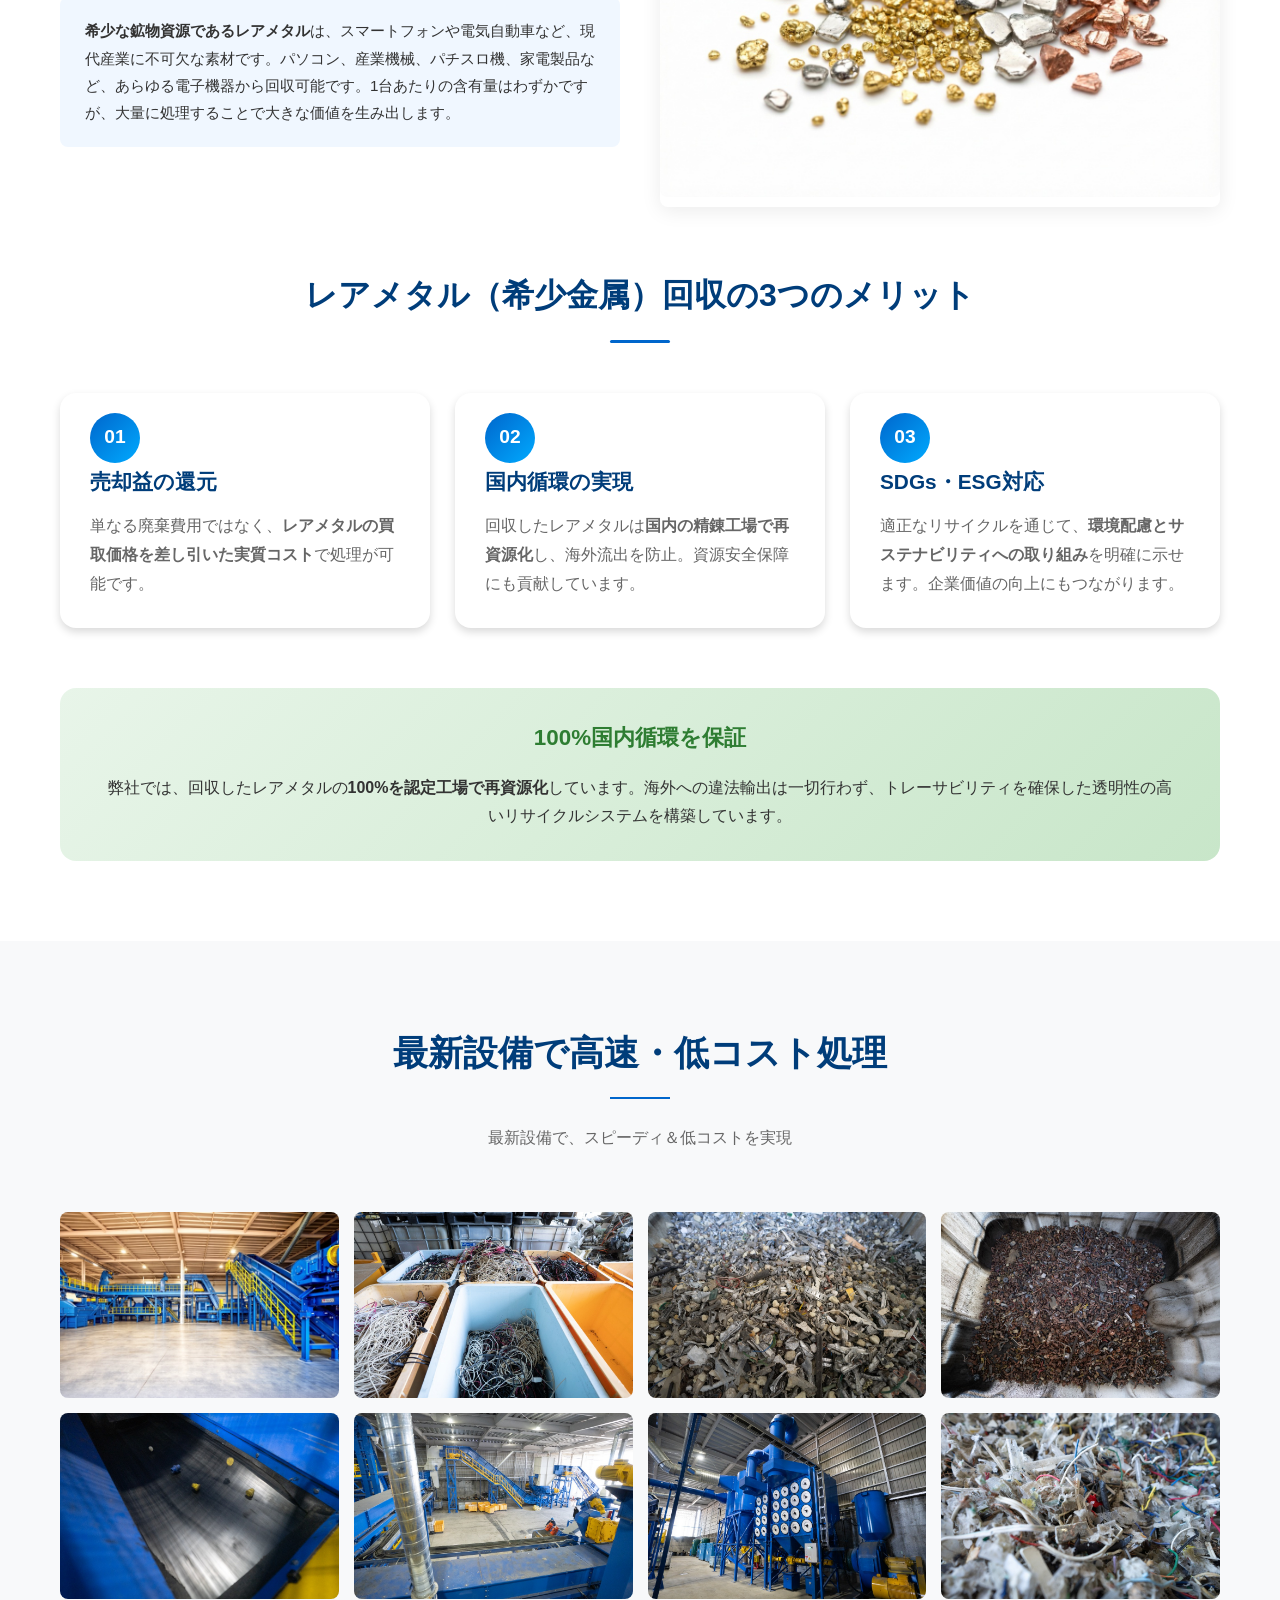
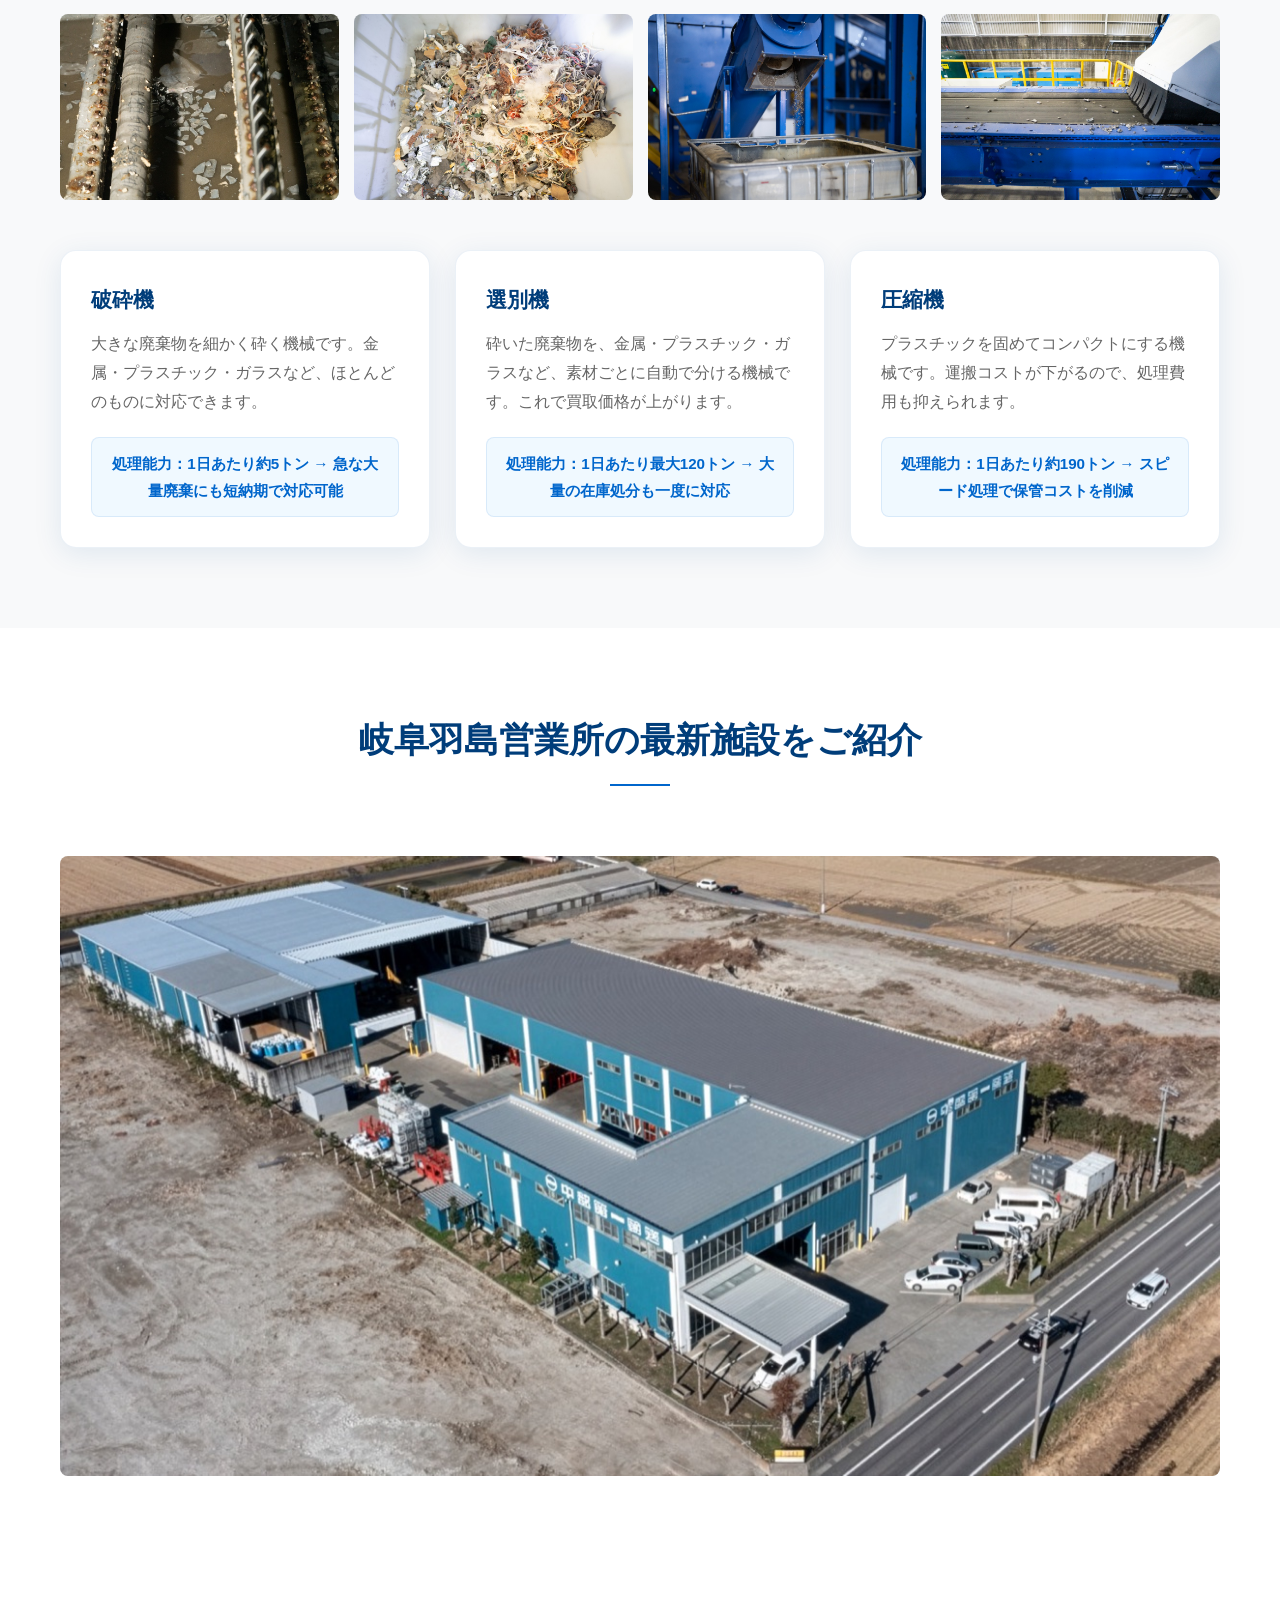
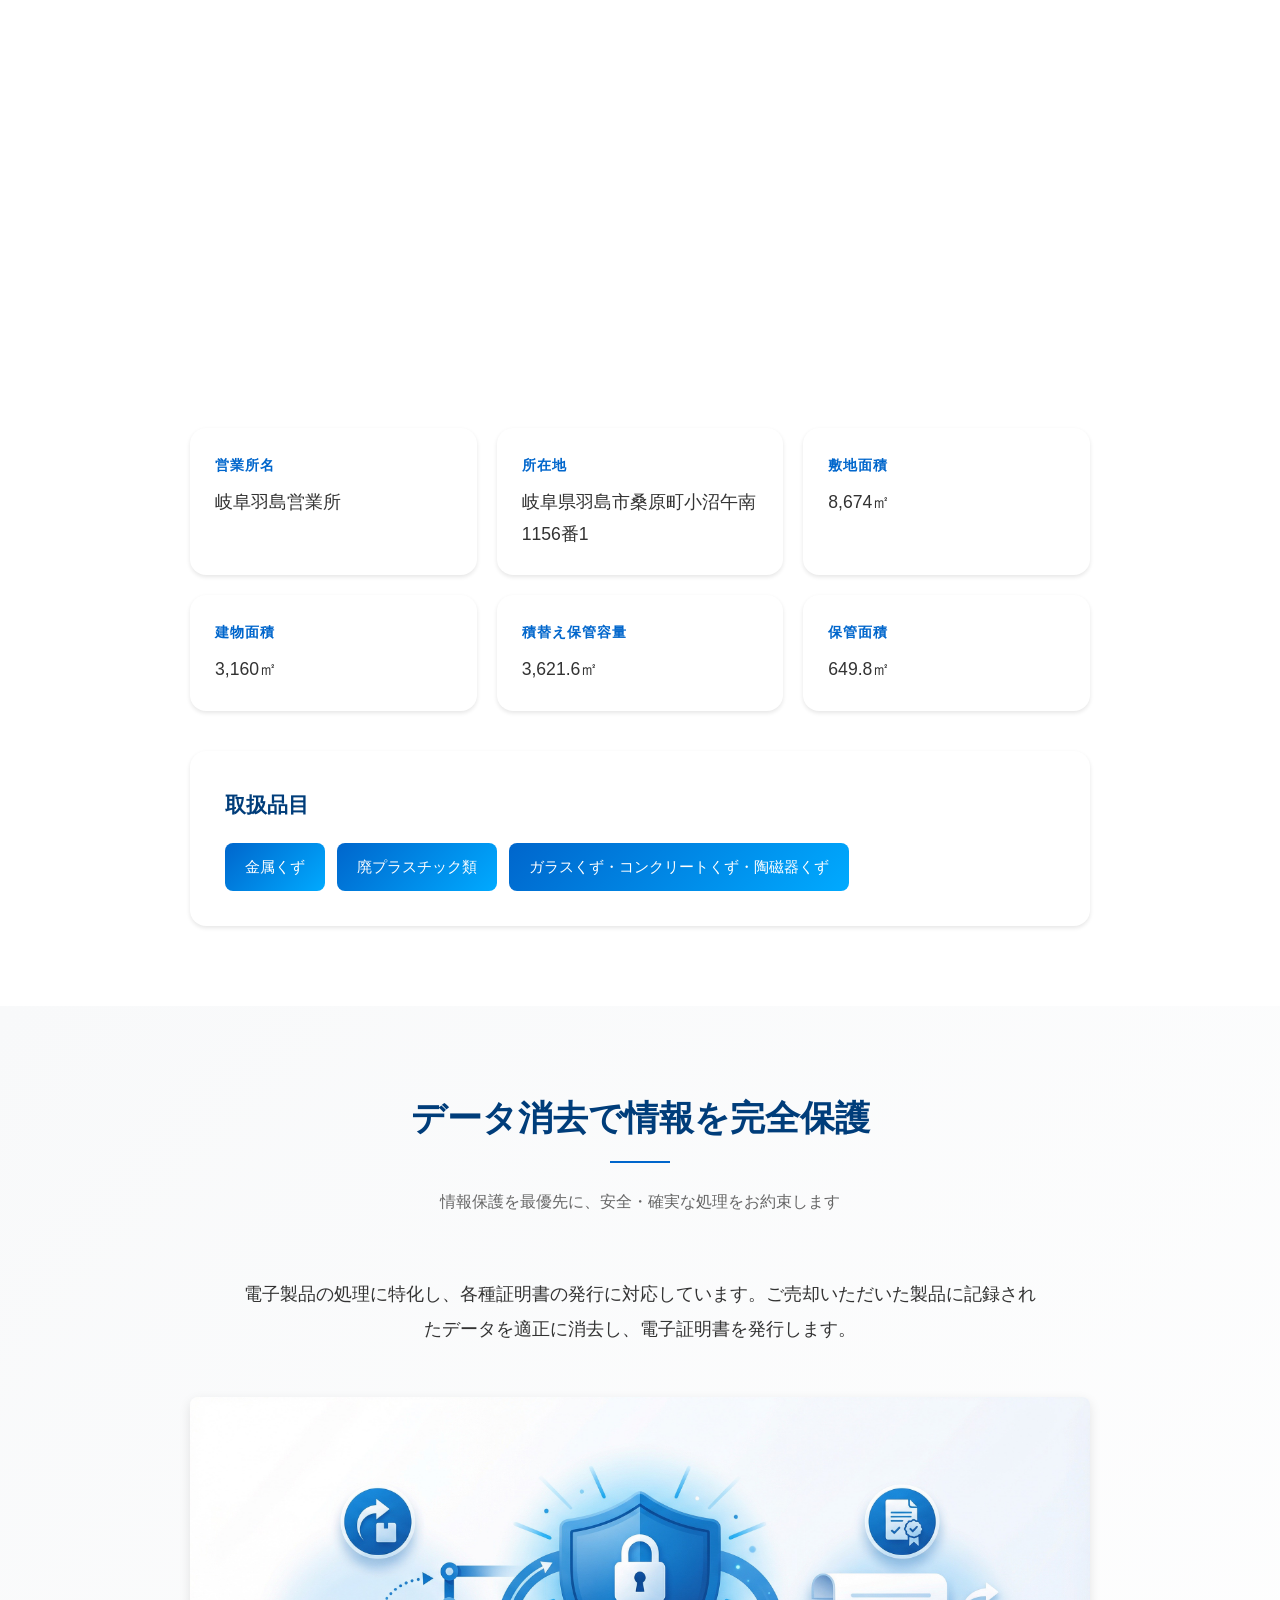
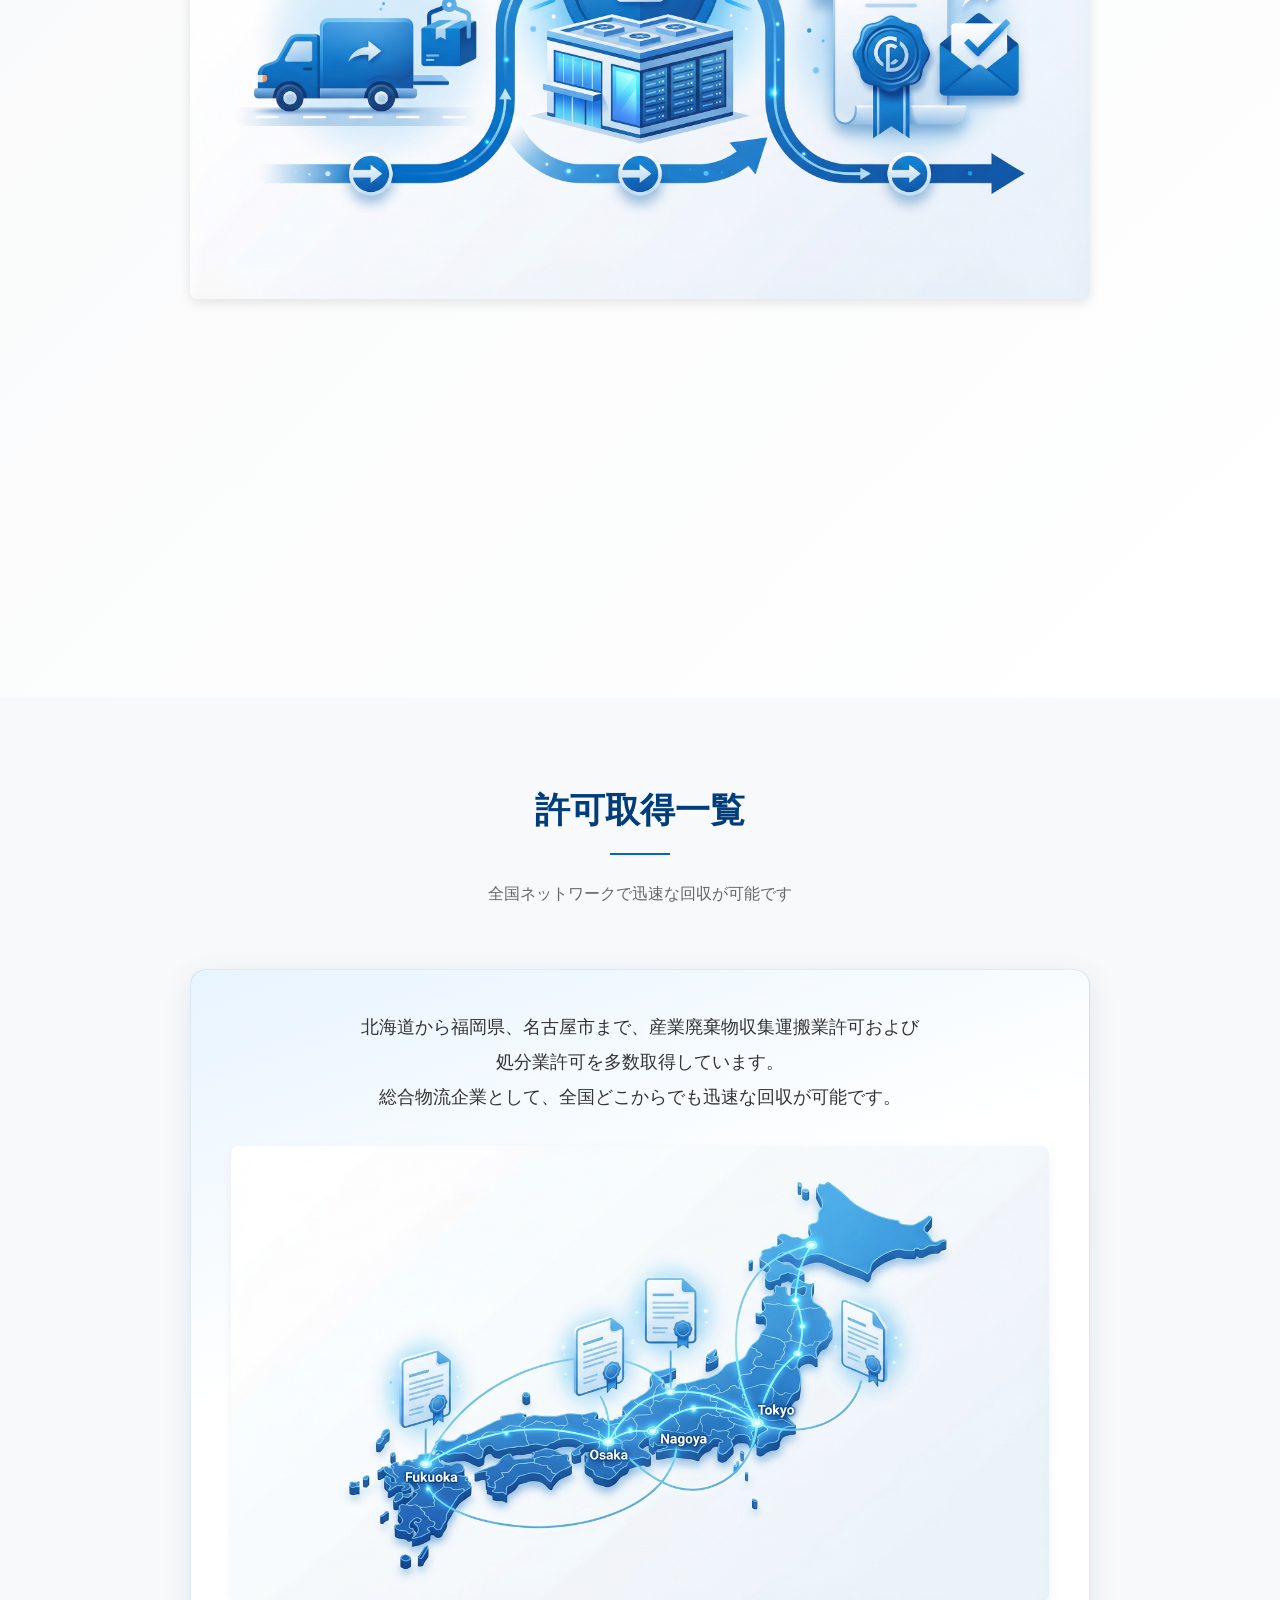
==== commit c279f800: "Update: ヒーロー画像のオーバーレイをヴィネット型に変更、ギャラリー画像差し替えと最目立ち位置への配置 Co-Authored-By: Claude Opus 4.7 (1M context) " ====
--- a/index.html
+++ b/index.html
@@ -76,9 +76,17 @@
             color: var(--primary-color) !important;
         }
 
-        /* hero-overlayの不透明度を軽く */
+        /* hero-overlay: 中央はテキスト視認性のため濃く、周辺は設備が見えるよう薄く（ヴィネット風） */
         .hero-overlay {
-            background: linear-gradient(135deg, rgba(0, 82, 147, 0.8) 0%, rgba(0, 130, 200, 0.75) 100%) !important;
+            background: radial-gradient(ellipse at center, rgba(0, 40, 85, 0.65) 0%, rgba(0, 70, 130, 0.45) 45%, rgba(0, 100, 160, 0.2) 100%) !important;
+        }
+
+        /* 背景が透けるぶん、テキストのシャドウを強化 */
+        .hero-title {
+            text-shadow: 0 4px 24px rgba(0, 0, 0, 0.9), 0 2px 12px rgba(0, 0, 0, 0.8), 0 0 6px rgba(0, 0, 0, 0.6) !important;
+        }
+        .hero-catchphrase {
+            text-shadow: 0 3px 18px rgba(0, 0, 0, 0.85), 0 2px 8px rgba(0, 0, 0, 0.7) !important;
         }
 
         /* 権威性バッジ（シンプル・信頼重視） */
@@ -1274,8 +1282,8 @@
                 <div class="gallery-grid-4col">
                     <!-- 実際の画像 -->
                     <div class="gallery-item" onclick="openLightbox(this)">
-                        <img src="images/gallery/recycling_materials_sorted.jpg"
-                            alt="岐阜羽島営業所で精密に選別されたリサイクル用のプラスチック・金属素材">
+                        <img src="images/gallery/processing_line_operation.jpg"
+                            alt="岐阜羽島営業所の最新設備が整った清潔なリサイクル処理ラインの全景">
                     </div>
                     <div class="gallery-item" onclick="openLightbox(this)">
                         <img src="images/gallery/cable_wire_collection.jpg"
@@ -1302,8 +1310,8 @@
                             alt="周辺環境に配慮して設置された、施設内の大規模な集塵・防塵対策設備">
                     </div>
                     <div class="gallery-item" onclick="openLightbox(this)">
-                        <img src="images/gallery/processing_line_operation.jpg"
-                            alt="廃棄物の一括処理が行われる岐阜羽島営業所のメイン処理ライン全景">
+                        <img src="images/gallery/recycling_materials_sorted.jpg"
+                            alt="岐阜羽島営業所で精密に選別されたリサイクル用のプラスチック・金属素材">
                     </div>
                     <div class="gallery-item" onclick="openLightbox(this)">
                         <img src="images/gallery/facility_interior_warehouse.jpg"
